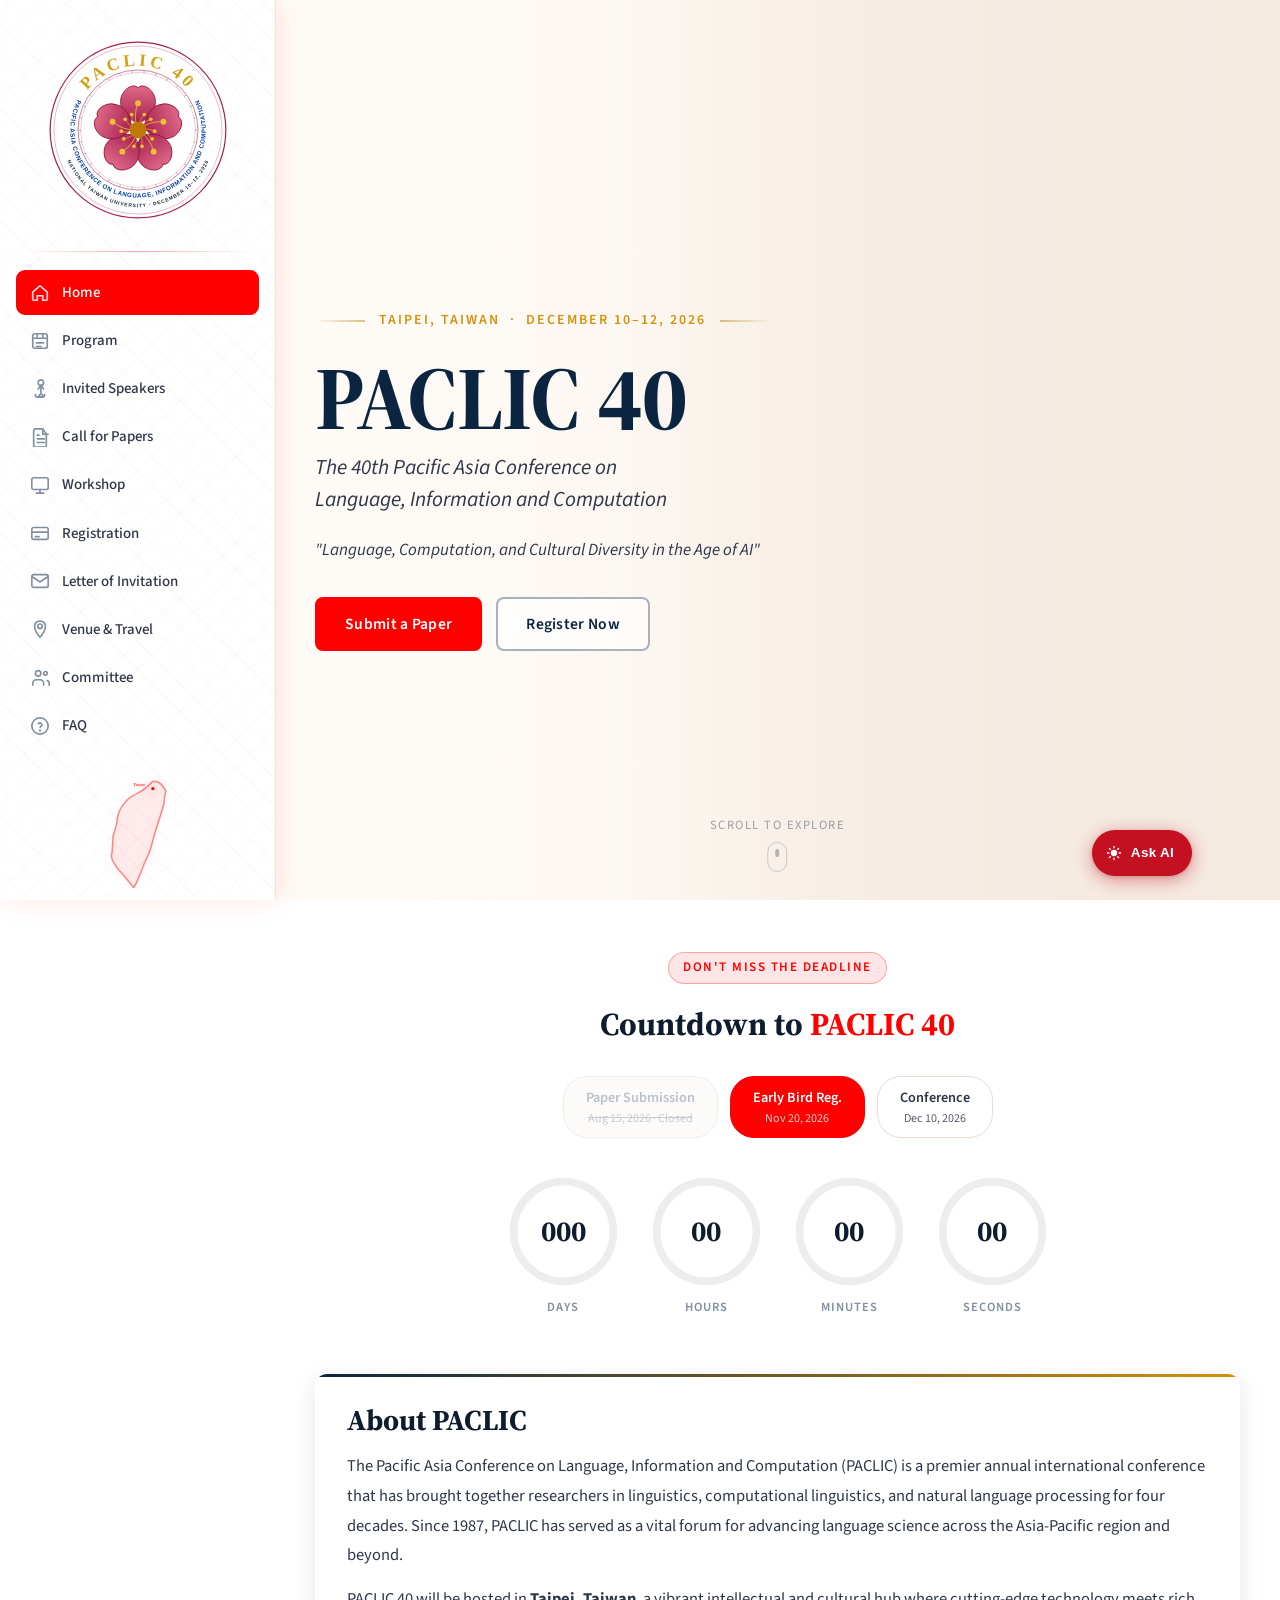
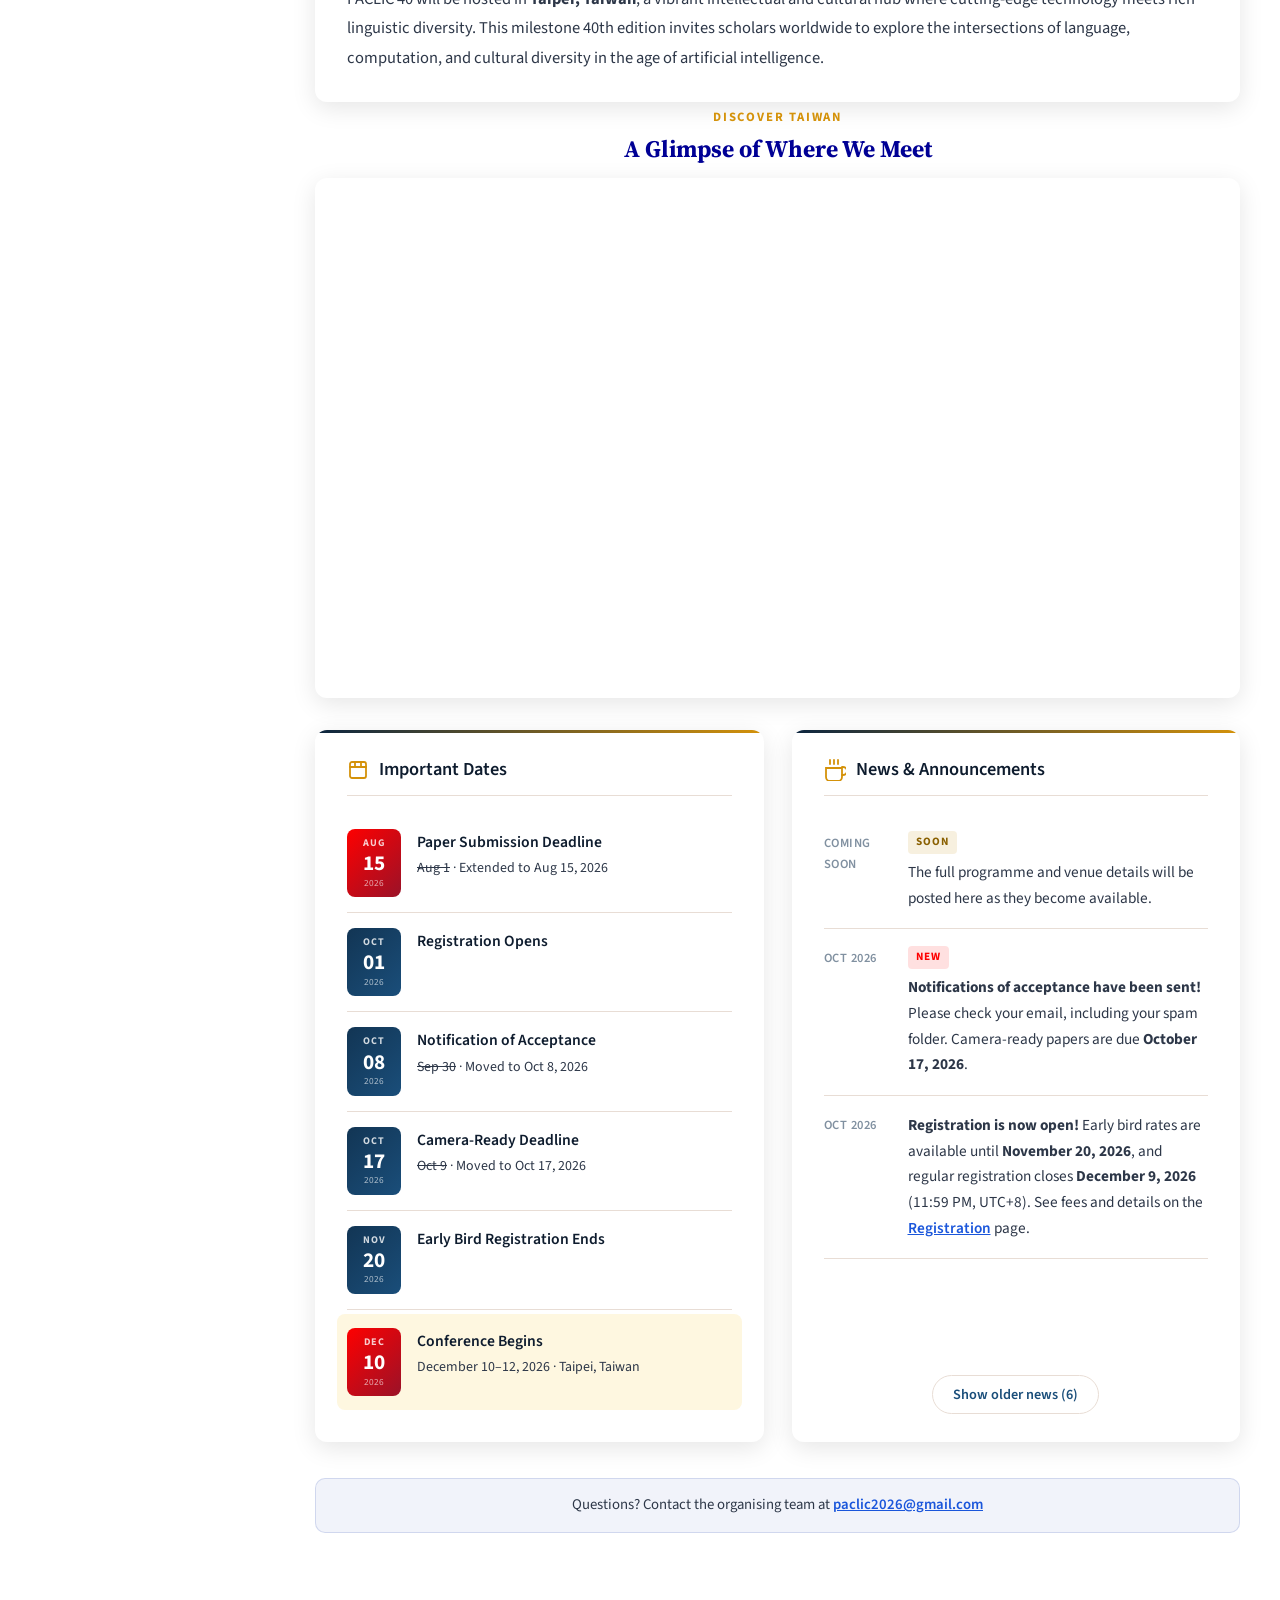
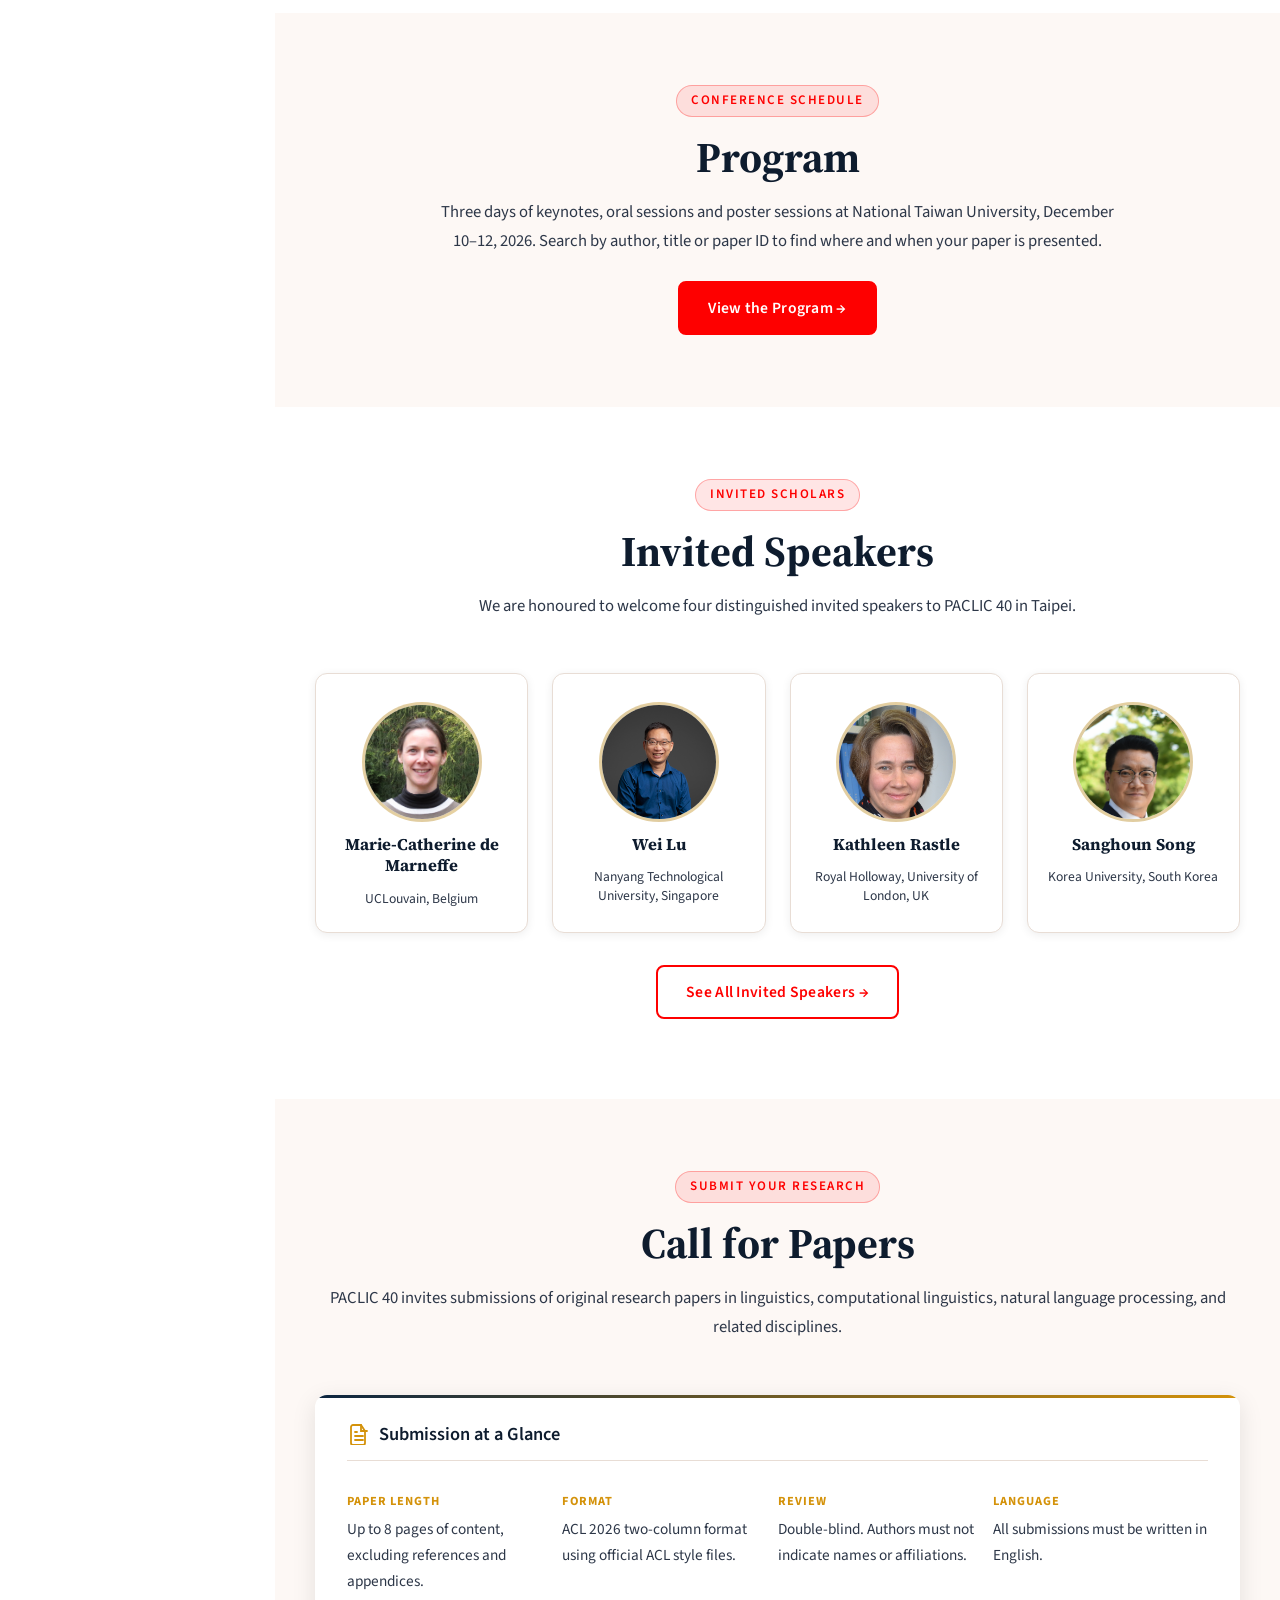
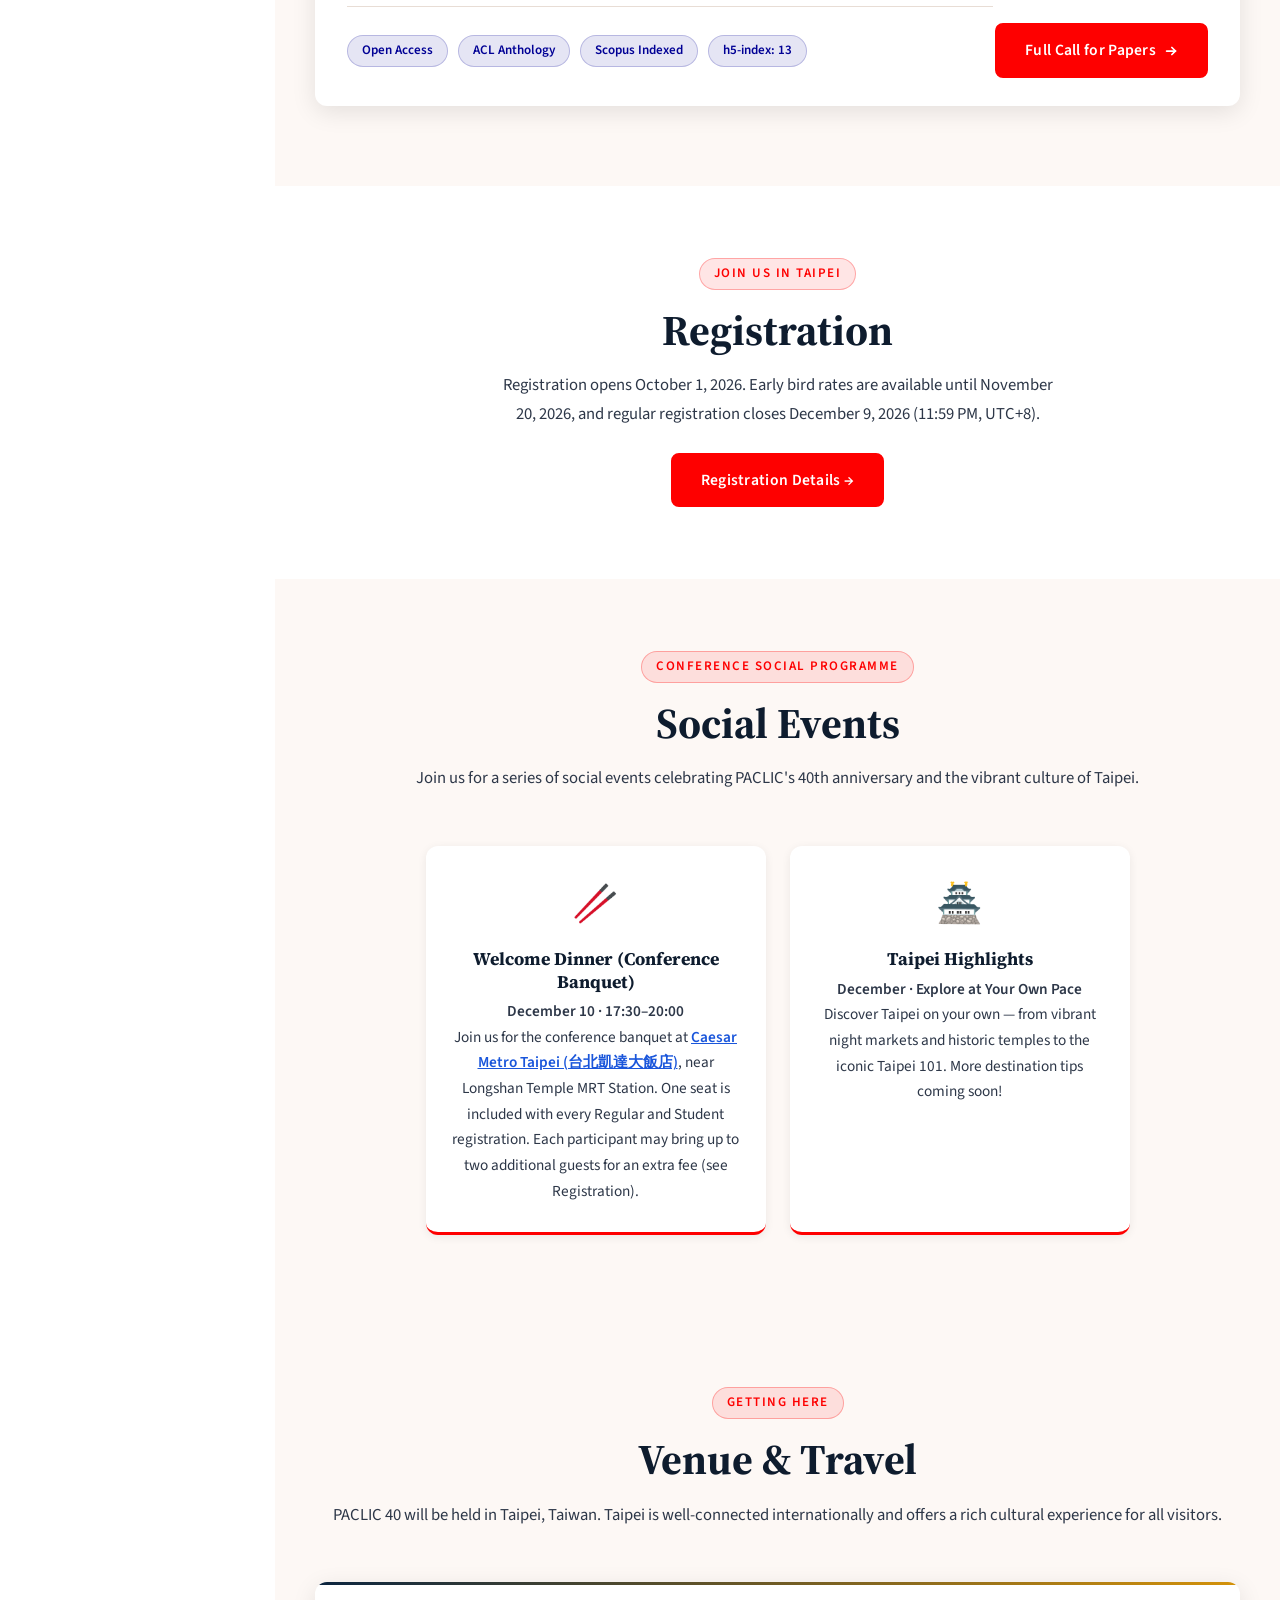
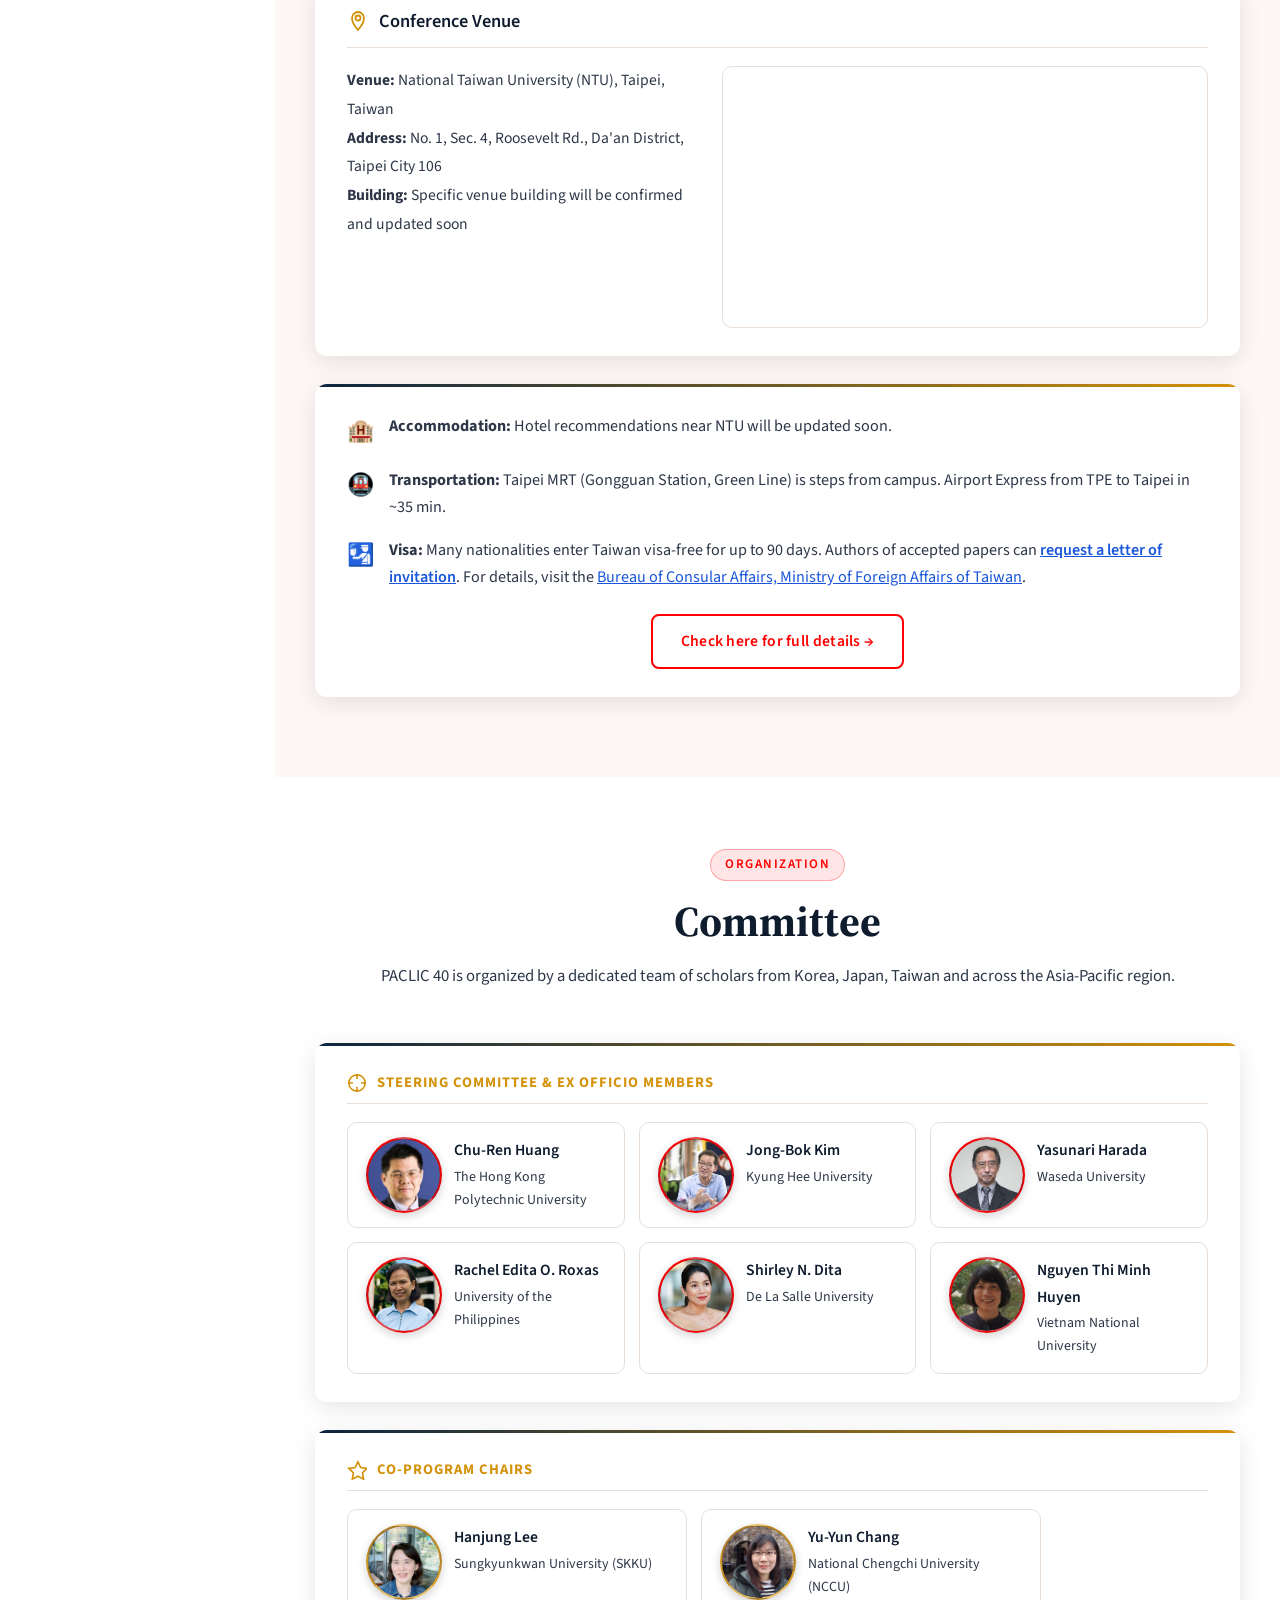
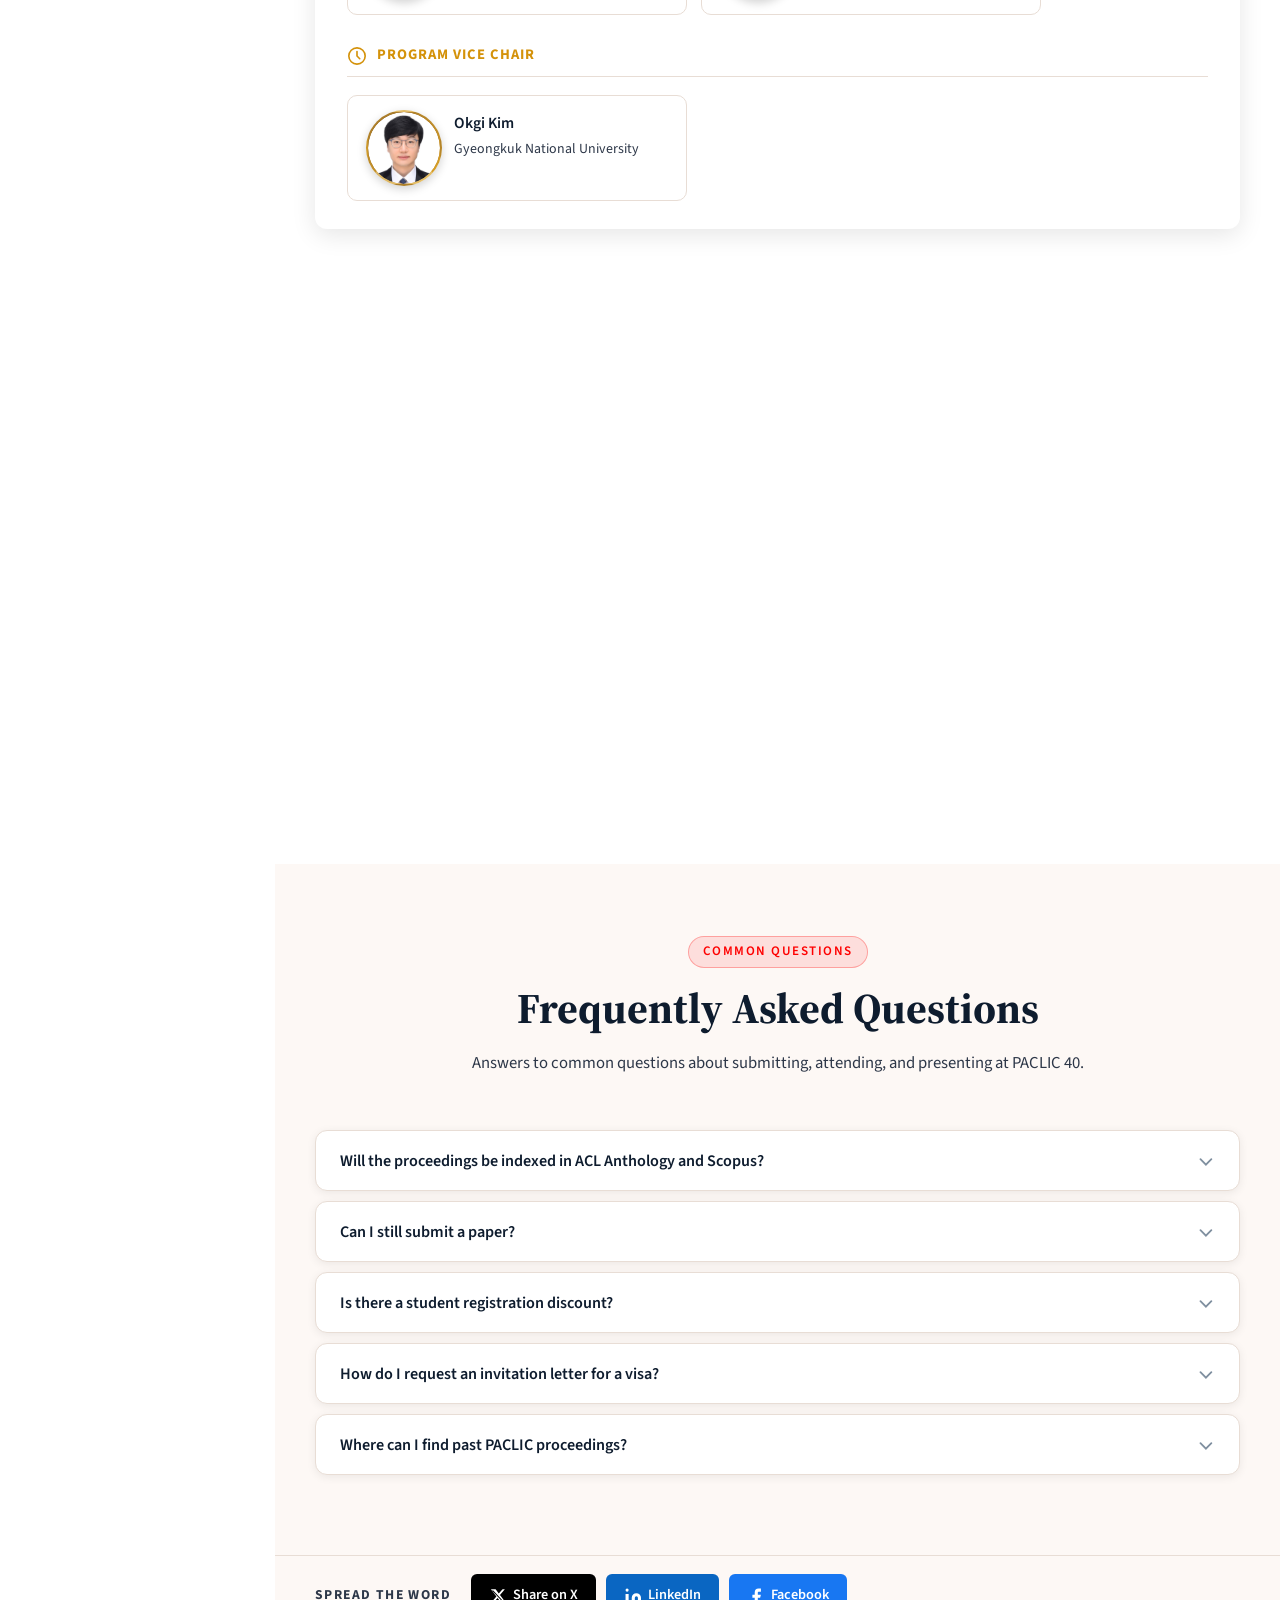
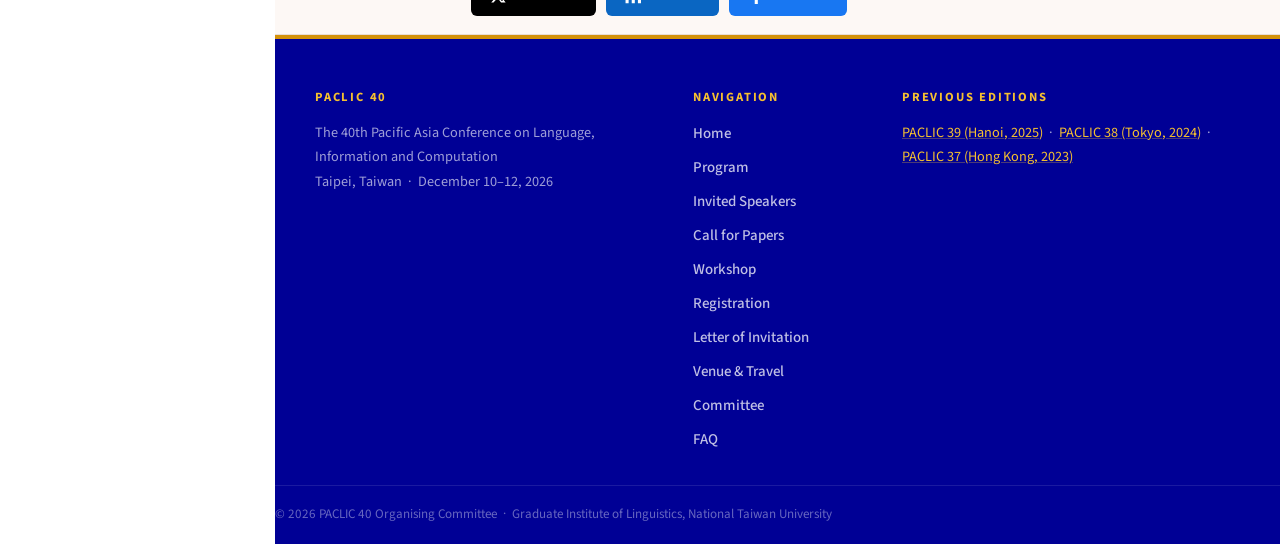
==== index.html @ 49b266a9 "Add files via upload" ====
<!DOCTYPE html>
<html lang="en">
<head>
  <meta charset="UTF-8"/>
  <meta name="viewport" content="width=device-width, initial-scale=1.0"/>
  <title>PACLIC 40 | Taipei, Taiwan | December 10–12, 2026</title>
  <meta name="description" content="The 40th Pacific Asia Conference on Language, Information and Computation. Taipei, Taiwan, December 10–12, 2026."/>
  <meta property="og:type"        content="website"/>
  <meta property="og:url"         content="https://paclic2026.github.io/"/>
  <meta property="og:title"       content="PACLIC 40 | Taipei, Taiwan | December 10–12, 2026"/>
  <meta property="og:description" content="The 40th Pacific Asia Conference on Language, Information and Computation. Taipei, Taiwan, December 10–12, 2026."/>
  <meta property="og:image"       content="https://paclic2026.github.io/images/taipei-hero.jpg"/>
  <meta name="twitter:card"        content="summary_large_image"/>
  <meta name="twitter:title"       content="PACLIC 40 | Taipei, Taiwan | December 10–12, 2026"/>
  <meta name="twitter:description" content="The 40th Pacific Asia Conference on Language, Information and Computation. Taipei, Taiwan, December 10–12, 2026."/>
  <meta name="twitter:image"       content="https://paclic2026.github.io/images/taipei-hero.jpg"/>
  <link rel="preconnect" href="https://fonts.googleapis.com"/>
  <link rel="preconnect" href="https://fonts.gstatic.com" crossorigin/>
  <link href="https://fonts.googleapis.com/css2?family=Source+Serif+4:ital,opsz,wght@0,8..60,400;0,8..60,600;0,8..60,700;1,8..60,400&family=Source+Sans+3:wght@300;400;500;600;700&display=swap" rel="stylesheet"/>
  <link rel="stylesheet" href="css/style.css"/>
</head>
<body>

  <button class="mobile-toggle" id="mobileToggle" aria-label="Toggle navigation">
    <span></span><span></span><span></span>
  </button>
  <div class="sidebar-overlay" id="sidebarOverlay"></div>

  <!-- ══════════════════════════════════════ SIDEBAR ══════════ -->
  <aside class="sidebar" id="sidebar">
    <div class="sidebar-inner">

      <!-- Brand -->
      <div class="sidebar-brand">
        <div class="brand-emblem">
          <img src="images/logo-seal.svg" class="plum-svg" alt="PACLIC 40 Seal"/>
        </div>
        <div class="brand-info">
          <div class="brand-name">PACLIC 40</div>
          <div class="brand-full">Pacific Asia Conference on<br/>Language, Information &amp;<br/>Computation</div>
        </div>
      </div>

      <!-- Thin rule -->
      <div class="sidebar-rule"></div>

      <!-- Nav -->
      <nav class="sidebar-nav" id="sidebarNav">

        <a href="#home" class="nav-link active" data-target="home">
          <span class="nav-icon"><svg viewBox="0 0 22 22" fill="none" stroke="currentColor" stroke-width="1.8" stroke-linecap="round"><path d="M3 10L11 3l8 7v8a1 1 0 01-1 1H14v-5H8v5H4a1 1 0 01-1-1z"/></svg></span>
          <span class="nav-text">Home</span>
          <span class="nav-indicator"></span>
        </a>

        <a href="program.html" class="nav-link">
          <span class="nav-icon"><svg viewBox="0 0 22 22" fill="none" stroke="currentColor" stroke-width="1.8" stroke-linecap="round"><rect x="3" y="3" width="16" height="16" rx="2"/><line x1="3" y1="8" x2="19" y2="8"/><line x1="8" y1="3" x2="8" y2="8"/><line x1="14" y1="3" x2="14" y2="8"/><line x1="7" y1="13" x2="15" y2="13"/><line x1="7" y1="17" x2="12" y2="17"/></svg></span>
          <span class="nav-text">Program</span>
          <span class="nav-indicator"></span>
        </a>

        <a href="speakers.html" class="nav-link">
          <span class="nav-icon"><svg viewBox="0 0 22 22" fill="none" stroke="currentColor" stroke-width="1.8" stroke-linecap="round"><path d="M12 1a3 3 0 000 6M12 1a3 3 0 010 6"/><path d="M16 17v1a2 2 0 01-2 2H8a2 2 0 01-2-2v-1"/><path d="M12 7v10M9 11l3-4 3 4"/><rect x="10" y="17" width="4" height="3" rx="1"/></svg></span>
          <span class="nav-text">Invited Speakers</span>
        </a>

        <a href="cfp.html" class="nav-link" data-target="cfp">
          <span class="nav-icon"><svg viewBox="0 0 22 22" fill="none" stroke="currentColor" stroke-width="1.8" stroke-linecap="round"><path d="M14 2H6a2 2 0 00-2 2v16a2 2 0 002 2h10a2 2 0 002-2V8z"/><polyline points="14 2 14 8 20 8"/><line x1="16" y1="13" x2="8" y2="13"/><line x1="16" y1="17" x2="8" y2="17"/><line x1="10" y1="9" x2="8" y2="9"/></svg></span>
          <span class="nav-text">Call for Papers</span>
          <span class="nav-indicator"></span>
        </a>

        <a href="workshop.html" class="nav-link">
          <span class="nav-icon"><svg viewBox="0 0 22 22" fill="none" stroke="currentColor" stroke-width="1.8" stroke-linecap="round"><rect x="2" y="3" width="18" height="13" rx="2"/><line x1="7" y1="20" x2="15" y2="20"/><line x1="11" y1="16" x2="11" y2="20"/></svg></span>
          <span class="nav-text">Workshop</span>
        </a>

        <a href="registration.html" class="nav-link">
          <span class="nav-icon"><svg viewBox="0 0 22 22" fill="none" stroke="currentColor" stroke-width="1.8" stroke-linecap="round"><rect x="2" y="5" width="18" height="13" rx="2"/><line x1="2" y1="10" x2="20" y2="10"/><line x1="6" y1="15" x2="10" y2="15"/></svg></span>
          <span class="nav-text">Registration</span>
          <span class="nav-indicator"></span>
        </a>
        <a href="invitation.html" class="nav-link">
          <span class="nav-icon"><svg viewBox="0 0 22 22" fill="none" stroke="currentColor" stroke-width="1.8" stroke-linecap="round"><path d="M4 4h14c1.1 0 2 .9 2 2v10c0 1.1-.9 2-2 2H4c-1.1 0-2-.9-2-2V6c0-1.1.9-2 2-2z"/><polyline points="20 6 11 12 2 6"/></svg></span>
          <span class="nav-text">Letter of Invitation</span>
        </a>

        <a href="venue.html" class="nav-link" data-target="venue">
          <span class="nav-icon"><svg viewBox="0 0 22 22" fill="none" stroke="currentColor" stroke-width="1.8" stroke-linecap="round"><path d="M11 2C7.7 2 5 4.7 5 8c0 5.25 6 12 6 12s6-6.75 6-12c0-3.3-2.7-6-6-6z"/><circle cx="11" cy="8" r="2.5"/></svg></span>
          <span class="nav-text">Venue &amp; Travel</span>
          <span class="nav-indicator"></span>
        </a>

        <a href="#committee" class="nav-link" data-target="committee">
          <span class="nav-icon"><svg viewBox="0 0 22 22" fill="none" stroke="currentColor" stroke-width="1.8" stroke-linecap="round"><circle cx="9" cy="7" r="3"/><path d="M3 20v-2a4 4 0 014-4h4a4 4 0 014 4v2"/><circle cx="17" cy="7" r="2"/><path d="M21 20v-1.5A3 3 0 0019 15"/></svg></span>
          <span class="nav-text">Committee</span>
          <span class="nav-indicator"></span>
        </a>

        <a href="#faq" class="nav-link" data-target="faq">
          <span class="nav-icon"><svg viewBox="0 0 22 22" fill="none" stroke="currentColor" stroke-width="1.8" stroke-linecap="round"><circle cx="11" cy="11" r="9"/><path d="M9.1 8.5a2.2 2.2 0 014 1.1c0 1.5-2 2-2 3"/><circle cx="11" cy="16" r=".5" fill="currentColor"/></svg></span>
          <span class="nav-text">FAQ</span>
          <span class="nav-indicator"></span>
        </a>


      </nav>

      <!-- Footer -->
      <div class="sidebar-footer">
        <!-- Taiwan island map decoration -->
        <div class="taiwan-map-wrap">
          <svg class="taiwan-map" viewBox="0 0 100 174" xmlns="http://www.w3.org/2000/svg">
            <path d="M 73,3 C 82,0 90,8 95,18 C 93,25 92,30 92,38 C 88,52 85,62 82,70 C 78,82 74,97 70,112 C 66,122 63,129 60,135 C 55,148 50,163 43,174 C 34,162 23,150 15,140 C 8,130 6,122 8,118 C 9,110 9,100 10,90 C 13,78 16,72 16,68 C 16,62 18,55 21,48 C 26,38 34,28 48,22 C 58,17 66,10 73,3 Z"
              fill="rgba(254,0,0,0.07)" stroke="rgba(254,0,0,0.45)" stroke-width="2.5" stroke-linejoin="round" stroke-linecap="round"/>
            <!-- Taipei marker -->
            <circle cx="74" cy="14" r="3.5" fill="#FE0000" stroke="white" stroke-width="1.5"/>
            <text x="62" y="10" font-size="7" fill="rgba(254,0,0,0.75)" font-family="sans-serif" font-weight="600" text-anchor="end">Taipei</text>
          </svg>
        </div>
        <div class="footer-pin">
          <svg viewBox="0 0 16 16" fill="currentColor" width="13" height="13"><circle cx="8" cy="6.5" r="3" fill="rgba(196,30,58,0.9)"/><path d="M8 1a5.5 5.5 0 00-5.5 5.5C2.5 10.5 8 15 8 15s5.5-4.5 5.5-7.5A5.5 5.5 0 008 1z" fill="none" stroke="rgba(196,30,58,0.9)" stroke-width="1.5"/></svg>
          <span>Taipei, Taiwan</span>
        </div>
        <div class="footer-dates">December 10–12, 2026</div>
<div class="footer-edition">40<sup>th</sup> Edition · Since 1987</div>
        <div class="footer-email">
          <a href="mailto:paclic2026@gmail.com">paclic2026@gmail.com</a>
        </div>
        <!-- NTU host logo -->
        <div class="ntu-host-wrap">
          <img class="ntu-logo-img" src="https://www.ntu.edu.tw/images/icon-logo-header.svg" alt="NTU logo" onerror="this.style.display='none'"/>
          <div class="ntu-host-text"><strong>Hosted by</strong>National Taiwan University (NTU)</div>
        </div>
      </div>

    </div>
  </aside>

  <!-- ══════════════════════════════════════ MAIN ═════════════ -->
  <main id="main">

    <!-- ══════════════════ HOME ══════════════════════════════════ -->
    <section id="home" class="section">

      <!-- HERO -->
      <div class="hero" id="hero">
        <div class="hero-bg">
          <div class="hero-slides">
            <div class="hero-slide" style="background-image:url('images/taipei-hero.jpg')"></div>
            <div class="hero-slide" style="background-image:url('images/hero/yu-chen-lin-I1fH1nAt5GY-unsplash.jpg')"></div>
            <div class="hero-slide" style="background-image:url('images/hero/pexels-yuan-hang-chen-2467676-4095421.jpg')"></div>
            <div class="hero-slide" style="background-image:url('images/hero/vernon-raineil-cenzon-6rEPAbrXNaY-unsplash.jpg')"></div>
            <div class="hero-slide" style="background-image:url('images/hero/ricky-lk-Cj72lAv4nMw-unsplash.jpg')"></div>
            <div class="hero-slide" style="background-image:url('images/hero/pexels-jimmy-liao-3615017-11538567.jpg')"></div>
          </div>
          <div class="hero-overlay"></div>
          <div class="stars-layer" id="starsLayer"></div>
        </div>

        <div class="hero-content container">
          <div class="hero-eyebrow">
            <div class="eyebrow-line"></div>
            <span>Taipei, Taiwan &nbsp;·&nbsp; December 10–12, 2026</span>
            <div class="eyebrow-line"></div>
          </div>
          <h1 class="hero-headline">
            <span class="headline-main">PACLIC 40</span>
            <span class="headline-sub">The 40th Pacific Asia Conference on<br/>Language, Information and Computation</span>
          </h1>
          <p class="hero-theme"><em>"Language, Computation, and Cultural Diversity in the Age of AI"</em></p>
          <div class="hero-cta">
            <a href="cfp.html" class="btn btn-primary">Submit a Paper</a>
            <a href="registration.html" class="btn btn-ghost">Register Now</a>
          </div>
        </div>

        <div class="hero-scroll-hint">
          <span>Scroll to explore</span>
          <div class="scroll-arrow"></div>
        </div>
      </div><!-- /hero -->

      <!-- HOME BODY -->
      <div class="section-body container">

        <!-- Countdown -->
        <div class="block reveal">
          <div class="block-header centered">
            <div class="block-tag">Don't Miss the Deadline</div>
            <h2 class="block-title">Countdown to <span class="accent">PACLIC 40</span></h2>
          </div>
          <div class="cd-tabs">
            <button class="cd-tab" data-cd="submission" disabled aria-disabled="true">Paper Submission <small>Aug 15, 2026 · Closed</small></button>
            <button class="cd-tab active" data-cd="earlybird">Early Bird Reg. <small>Nov 20, 2026</small></button>
            <button class="cd-tab" data-cd="conference">Conference <small>Dec 10, 2026</small></button>
          </div>
          <div class="countdown-wrap">
            <div class="cd-unit">
              <div class="cd-ring">
                <svg viewBox="0 0 120 120" xmlns="http://www.w3.org/2000/svg">
                  <circle class="ring-track" cx="60" cy="60" r="52"/>
                  <circle class="ring-fill ring-days" cx="60" cy="60" r="52" id="ringDays"/>
                </svg>
                <span class="cd-num" id="cdDays">---</span>
              </div>
              <span class="cd-label">Days</span>
            </div>
            <div class="cd-unit">
              <div class="cd-ring">
                <svg viewBox="0 0 120 120" xmlns="http://www.w3.org/2000/svg">
                  <circle class="ring-track" cx="60" cy="60" r="52"/>
                  <circle class="ring-fill ring-hours" cx="60" cy="60" r="52" id="ringHours"/>
                </svg>
                <span class="cd-num" id="cdHours">--</span>
              </div>
              <span class="cd-label">Hours</span>
            </div>
            <div class="cd-unit">
              <div class="cd-ring">
                <svg viewBox="0 0 120 120" xmlns="http://www.w3.org/2000/svg">
                  <circle class="ring-track" cx="60" cy="60" r="52"/>
                  <circle class="ring-fill ring-mins" cx="60" cy="60" r="52" id="ringMins"/>
                </svg>
                <span class="cd-num" id="cdMins">--</span>
              </div>
              <span class="cd-label">Minutes</span>
            </div>
            <div class="cd-unit">
              <div class="cd-ring">
                <svg viewBox="0 0 120 120" xmlns="http://www.w3.org/2000/svg">
                  <circle class="ring-track" cx="60" cy="60" r="52"/>
                  <circle class="ring-fill ring-secs" cx="60" cy="60" r="52" id="ringSecs"/>
                </svg>
                <span class="cd-num" id="cdSecs">--</span>
              </div>
              <span class="cd-label">Seconds</span>
            </div>
          </div>
        </div>

        <!-- About — immediately after countdown -->
        <div class="about-block card reveal">
          <div class="about-text">
            <h2>About PACLIC</h2>
            <p>The Pacific Asia Conference on Language, Information and Computation (PACLIC) is a premier annual international conference that has brought together researchers in linguistics, computational linguistics, and natural language processing for four decades. Since 1987, PACLIC has served as a vital forum for advancing language science across the Asia-Pacific region and beyond.</p>
            <p>PACLIC 40 will be hosted in <strong>Taipei, Taiwan</strong>, a vibrant intellectual and cultural hub where cutting-edge technology meets rich linguistic diversity. This milestone 40th edition invites scholars worldwide to explore the intersections of language, computation, and cultural diversity in the age of artificial intelligence.</p>
          </div>
        </div>

        <!-- Taiwan video -->
        <div class="reveal" style="margin-bottom:32px;">
          <div style="text-align:center;margin-bottom:14px;">
            <span style="font-size:.75rem;font-weight:700;letter-spacing:1.8px;text-transform:uppercase;color:var(--tw-gold);">Discover Taiwan</span>
            <h3 style="font-size:1.4rem;color:var(--navy-deep);margin-top:4px;">A Glimpse of Where We Meet</h3>
          </div>
          <div style="position:relative;padding-bottom:56.25%;height:0;overflow:hidden;border-radius:var(--radius);box-shadow:var(--shadow);">
            <iframe src="https://www.youtube.com/embed/h88xarAC1WU?origin=https://paclic2026.github.io" title="Taipei highlights" frameborder="0" allow="accelerometer; autoplay; clipboard-write; encrypted-media; gyroscope; picture-in-picture" allowfullscreen style="position:absolute;top:0;left:0;width:100%;height:100%;"></iframe>
          </div>
        </div>

        <!-- Dates + News -->
        <div class="two-col reveal">
          <div class="card">
            <div class="card-head">
              <svg viewBox="0 0 22 22" fill="none" stroke="currentColor" stroke-width="1.8" stroke-linecap="round" width="22" height="22"><rect x="3" y="3" width="16" height="16" rx="2"/><line x1="3" y1="8" x2="19" y2="8"/><line x1="8" y1="3" x2="8" y2="8"/><line x1="14" y1="3" x2="14" y2="8"/></svg>
              <h3>Important Dates</h3>
            </div>
            <ul class="dates-list">
              <li class="date-item"><div class="date-badge badge-conf"><span class="db-mon">AUG</span><span class="db-day">15</span><span class="db-yr">2026</span></div><div class="date-info"><strong>Paper Submission Deadline</strong><span><s>Aug 1</s> · Extended to Aug 15, 2026</span></div></li>
              <li class="date-item"><div class="date-badge"><span class="db-mon">OCT</span><span class="db-day">01</span><span class="db-yr">2026</span></div><div class="date-info"><strong>Registration Opens</strong></div></li>
              <li class="date-item"><div class="date-badge"><span class="db-mon">OCT</span><span class="db-day">08</span><span class="db-yr">2026</span></div><div class="date-info"><strong>Notification of Acceptance</strong><span><s>Sep 30</s> · Moved to Oct 8, 2026</span></div></li>
              <li class="date-item"><div class="date-badge"><span class="db-mon">OCT</span><span class="db-day">17</span><span class="db-yr">2026</span></div><div class="date-info"><strong>Camera-Ready Deadline</strong><span><s>Oct 9</s> · Moved to Oct 17, 2026</span></div></li>
              <li class="date-item"><div class="date-badge"><span class="db-mon">NOV</span><span class="db-day">20</span><span class="db-yr">2026</span></div><div class="date-info"><strong>Early Bird Registration Ends</strong></div></li>
              <li class="date-item highlight-date"><div class="date-badge badge-conf"><span class="db-mon">DEC</span><span class="db-day">10</span><span class="db-yr">2026</span></div><div class="date-info"><strong>Conference Begins</strong><span>December 10–12, 2026 · Taipei, Taiwan</span></div></li>
            </ul>
          </div>

          <div class="card news-card">
            <div class="card-head">
              <svg viewBox="0 0 22 22" fill="none" stroke="currentColor" stroke-width="1.8" stroke-linecap="round" width="22" height="22"><path d="M18 8h1a4 4 0 010 8h-1"/><path d="M2 9h16v9a4 4 0 01-4 4H6a4 4 0 01-4-4V9z"/><line x1="6" y1="1" x2="6" y2="5"/><line x1="10" y1="1" x2="10" y2="5"/><line x1="14" y1="1" x2="14" y2="5"/></svg>
              <h3>News &amp; Announcements</h3>
            </div>
            <!-- Newest first. The first 3 items are shown; older ones appear via "Show older news". -->
            <ul class="news-list" id="newsList">
              <li class="news-item"><span class="news-date">Coming Soon</span><div class="news-body"><span class="badge upcoming">SOON</span><p>The full programme and venue details will be posted here as they become available.</p></div></li>
              <li class="news-item"><span class="news-date">Oct 2026</span><div class="news-body"><span class="badge new">NEW</span><p><strong>Notifications of acceptance have been sent!</strong> Please check your email, including your spam folder. Camera-ready papers are due <strong>October 17, 2026</strong>.</p></div></li>
              <li class="news-item"><span class="news-date">Oct 2026</span><div class="news-body"><p><strong>Registration is now open!</strong> Early bird rates are available until <strong>November 20, 2026</strong>, and regular registration closes <strong>December 9, 2026</strong> (11:59 PM, UTC+8). See fees and details on the <a href="registration.html" style="color:var(--link);text-decoration:underline;font-weight:600;">Registration</a> page.</p></div></li>
              <li class="news-item"><span class="news-date">Sep 2026</span><div class="news-body"><p><strong>Updated dates:</strong> Due to the high number of submissions, the notification of acceptance has been moved to <strong>October 8, 2026</strong> and the camera-ready deadline to <strong>October 17, 2026</strong>. This will ensure every paper receives a careful and thorough evaluation. We appreciate your patience.</p></div></li>
              <li class="news-item"><span class="news-date">Jul 2026</span><div class="news-body"><p><strong>Deadline extended!</strong> The <strong>PACLIC 40 full paper</strong> submission deadline has been extended from <s>August 1</s> to <strong>August 15, 2026</strong> (11:59 PM UTC −12h).</p></div></li>
              <li class="news-item"><span class="news-date">Jun 2026</span><div class="news-body"><p>The co-located <a href="workshop.html" style="color:var(--link);text-decoration:underline;font-weight:600;">JWLLP 36 Workshop</a> is now calling for papers! Submit extended abstracts by <strong>August 30, 2026</strong> on the theme “Bridging Minds and Machines: Linguistics, Cognition and Large Language Models.”</p></div></li>
              <li class="news-item"><span class="news-date">Mar 2026</span><div class="news-body"><p>Our <a href="speakers.html" style="color:var(--link);text-decoration:underline;font-weight:600;">Invited Speakers</a> are now announced! We are honoured to welcome four distinguished scholars to PACLIC 40 in Taipei.</p></div></li>
              <li class="news-item"><span class="news-date">Mar 2026</span><div class="news-body"><p>The official <a href="cfp.html" style="color:var(--link);text-decoration:underline;font-weight:600;">Call for Papers</a> is now live! See full submission guidelines and topics of interest.</p></div></li>
              <li class="news-item"><span class="news-date">Feb 2026</span><div class="news-body"><p>The PACLIC 40 website is now live! We are delighted to welcome the linguistics and computational linguistics communities to Taipei for the milestone 40th edition.</p></div></li>
            </ul>
            <button type="button" class="news-more" id="newsMore" aria-expanded="false" hidden>Show older news</button>
          </div>
        </div>

        <!-- Contact banner -->
        <div class="contact-banner">
          Questions? Contact the organising team at <a href="mailto:paclic2026@gmail.com">paclic2026@gmail.com</a>
        </div>

      </div><!-- /section-body -->
    </section>

    <!-- ══════════════════ PROGRAM ════════════════════════════════ -->
    <section id="program" class="section section-alt">
      <div class="section-intro container" style="padding-bottom:72px;">
        <div class="block-tag">Conference Schedule</div>
        <h2 class="section-title">Program</h2>
        <p class="section-desc" style="text-wrap:balance;max-width:820px;margin-left:auto;margin-right:auto;">Three days of keynotes, oral sessions and poster sessions at National Taiwan University, December 10–12, 2026. Search by author, title or paper ID to find where and when your paper is presented.</p>
        <div style="margin-top:24px;">
          <a href="program.html" class="btn btn-primary">View the Program →</a>
        </div>
      </div>
    </section>

    <!-- ══════════════════ INVITED SPEAKERS ═══════════════════════ -->
    <section id="speakers" class="section">
      <div class="section-intro container">
        <div class="block-tag">Invited Scholars</div>
        <h2 class="section-title">Invited Speakers</h2>
        <p class="section-desc">We are honoured to welcome four distinguished invited speakers to PACLIC 40 in Taipei.</p>
      </div>

      <div class="section-body container">
        <div class="speakers-teaser reveal">
          <div class="spk-thumb">
            <div class="spk-photo"><img src="images/Invited speakers/Marie-Catherine de Marneffe.jpg" alt="Professor Marie-Catherine de Marneffe"/></div>
            <div class="spk-name">Marie-Catherine de Marneffe</div>
            <div class="spk-inst">UCLouvain, Belgium</div>
          </div>
          <div class="spk-thumb">
            <div class="spk-photo"><img src="images/Invited speakers/Wei Lu.png" alt="Professor Wei Lu"/></div>
            <div class="spk-name">Wei Lu</div>
            <div class="spk-inst">Nanyang Technological University, Singapore</div>
          </div>
          <div class="spk-thumb">
            <div class="spk-photo"><img src="images/Invited speakers/Kathy Rastle.jpg" alt="Professor Kathleen Rastle"/></div>
            <div class="spk-name">Kathleen Rastle</div>
            <div class="spk-inst">Royal Holloway, University of London, UK</div>
          </div>
          <div class="spk-thumb">
            <div class="spk-photo"><img src="images/Invited speakers/Sanghoun Song.JPG" alt="Professor Sanghoun Song"/></div>
            <div class="spk-name">Sanghoun Song</div>
            <div class="spk-inst">Korea University, South Korea</div>
          </div>
        </div>
        <div style="text-align:center;margin-top:32px;">
          <a href="speakers.html" class="btn btn-outline">See All Invited Speakers →</a>
        </div>
      </div>
    </section>

    <!-- ══════════════════ CALL FOR PAPERS ═══════════════════════ -->
    <section id="cfp" class="section section-alt">
      <div class="section-intro container">
        <div class="block-tag">Submit Your Research</div>
        <h2 class="section-title">Call for Papers</h2>
        <p class="section-desc">PACLIC 40 invites submissions of original research papers in linguistics, computational linguistics, natural language processing, and related disciplines.</p>
      </div>

      <div class="section-body container">
        <div class="card reveal">
          <div class="card-head">
            <svg viewBox="0 0 22 22" fill="none" stroke="currentColor" stroke-width="1.8" stroke-linecap="round" width="22" height="22"><path d="M14 2H6a2 2 0 00-2 2v16a2 2 0 002 2h10a2 2 0 002-2V8z"/><polyline points="14 2 14 8 20 8"/><line x1="16" y1="13" x2="8" y2="13"/><line x1="16" y1="17" x2="8" y2="17"/><line x1="10" y1="9" x2="8" y2="9"/></svg>
            <h3>Submission at a Glance</h3>
          </div>
          <div class="glance-grid">
            <div class="guide-item"><span class="guide-label">Paper Length</span><p>Up to 8 pages of content, excluding references and appendices.</p></div>
            <div class="guide-item"><span class="guide-label">Format</span><p>ACL 2026 two-column format using official ACL style files.</p></div>
            <div class="guide-item"><span class="guide-label">Review</span><p>Double-blind. Authors must not indicate names or affiliations.</p></div>
            <div class="guide-item"><span class="guide-label">Language</span><p>All submissions must be written in English.</p></div>
          </div>
          <div style="display:flex;align-items:center;justify-content:space-between;flex-wrap:wrap;gap:14px;margin-top:16px;">
            <div class="pub-tags" style="margin:0;">
              <span class="pub-tag">Open Access</span>
              <span class="pub-tag">ACL Anthology</span>
              <span class="pub-tag">Scopus Indexed</span>
              <span class="pub-tag">h5-index: 13</span>
            </div>
            <a href="cfp.html" class="btn btn-primary" style="display:inline-flex;align-items:center;gap:8px;">
              Full Call for Papers
              <svg viewBox="0 0 16 16" fill="none" stroke="currentColor" stroke-width="2" stroke-linecap="round" width="14" height="14"><line x1="3" y1="8" x2="13" y2="8"/><polyline points="9 4 13 8 9 12"/></svg>
            </a>
          </div>
        </div>
      </div>
    </section>

    <!-- ══════════════════ REGISTRATION ══════════════════════════ -->
    <section id="registration" class="section">
      <div class="section-intro container" style="padding-bottom:72px;">
        <div class="block-tag">Join Us in Taipei</div>
        <h2 class="section-title">Registration</h2>
        <p class="section-desc" style="text-wrap:balance;max-width:820px;margin-left:auto;margin-right:auto;">Registration opens October 1, 2026. Early bird rates are available until November 20, 2026, and regular registration closes December 9, 2026 (11:59 PM, UTC+8).</p>
        <div style="margin-top:24px;">
          <a href="registration.html" class="btn btn-primary">Registration Details →</a>
        </div>
      </div>
    </section>

    <!-- ══════════════════ SOCIAL EVENTS ════════════════════════ -->
    <section id="social" class="section section-alt">
      <div class="section-intro container">
        <div class="block-tag">Conference Social Programme</div>
        <h2 class="section-title">Social Events</h2>
        <p class="section-desc">Join us for a series of social events celebrating PACLIC's 40th anniversary and the vibrant culture of Taipei.</p>
      </div>
      <div class="section-body container">
        <div class="block reveal">
          <div class="events-grid">
            <div class="event-card"><div class="event-icon">🥢</div><h3>Welcome Dinner (Conference Banquet)</h3><p class="event-date">December 10 · 17:30–20:00</p><p>Join us for the conference banquet at <a href="https://www.google.com/maps/place/Caesar+Metro+Hotel+Taipei/@25.0332541,121.4998939,17z/data=!3m1!4b1!4m9!3m8!1s0x3442a9ae539e7d53:0x766f0f78749089a8!5m2!4m1!1i2!8m2!3d25.0332541!4d121.4998939!16s%2Fg%2F11dyzchj1p!18m1!1e1" target="_blank" rel="noopener" style="color:var(--link);text-decoration:underline;font-weight:600;">Caesar Metro Taipei (台北凱達大飯店)</a>, near Longshan Temple MRT Station. One seat is included with every Regular and Student registration. Each participant may bring up to two additional guests for an extra fee (see <a href="registration.html">Registration</a>).</p></div>
            <div class="event-card"><div class="event-icon">🏯</div><h3>Taipei Highlights</h3><p class="event-date">December · Explore at Your Own Pace</p><p>Discover Taipei on your own — from vibrant night markets and historic temples to the iconic Taipei 101. More destination tips coming soon!</p></div>
          </div>
        </div>
      </div>
    </section>

    <!-- ══════════════════ VENUE & TRAVEL ════════════════════════ -->
    <section id="venue" class="section section-alt">
      <div class="section-intro container">
        <div class="block-tag">Getting Here</div>
        <h2 class="section-title">Venue &amp; Travel</h2>
        <p class="section-desc">PACLIC 40 will be held in Taipei, Taiwan. Taipei is well-connected internationally and offers a rich cultural experience for all visitors.</p>
      </div>

      <div class="section-body container">
        <div class="card venue-card reveal">
          <div class="card-head">
            <svg viewBox="0 0 22 22" fill="none" stroke="currentColor" stroke-width="1.8" stroke-linecap="round" width="22" height="22"><path d="M11 2C7.7 2 5 4.7 5 8c0 5.25 6 12 6 12s6-6.75 6-12c0-3.3-2.7-6-6-6z"/><circle cx="11" cy="8" r="2.5"/></svg>
            <h3>Conference Venue</h3>
          </div>
          <div class="venue-info">
            <div class="venue-detail">
              <strong>Venue:</strong> National Taiwan University (NTU), Taipei, Taiwan<br/>
              <strong>Address:</strong> No. 1, Sec. 4, Roosevelt Rd., Da'an District, Taipei City 106<br/>
              <strong>Building:</strong> Specific venue building will be confirmed and updated soon
            </div>
            <div class="map-placeholder" style="position:relative;">
              <iframe
                src="https://www.google.com/maps/embed?pb=!1m18!1m12!1m3!1d3615.375847979177!2d121.53823731538843!3d25.017408383982077!2m3!1f0!2f0!3f0!3m2!1i1024!2i768!4f13.1!3m3!1m2!1s0x3442a9681618dbbd%3A0x10069bba0f862e60!2sNational%20Taiwan%20University!5e0!3m2!1sen!2stw!4v1617000000000!5m2!1sen!2stw"
                width="100%" height="260" style="border:0;border-radius:8px;display:block;"
                allowfullscreen="" loading="lazy" referrerpolicy="no-referrer-when-downgrade" title="National Taiwan University on Google Maps">
              </iframe>
              <a href="https://www.google.com.tw/maps/place/National+Taiwan+University/@25.0173405,121.5397518,17z/data=!3m1!4b1!4m6!3m5!1s0x3442a989fe322ea9:0x21750404ee1d7f66!8m2!3d25.0173405!4d121.5397518!16zL20vMDFjc3Fn?entry=ttu&g_ep=EgoyMDI2MDQwOC4wIKXMDSoASAFQAw%3D%3D"
                target="_blank" rel="noopener"
                style="position:absolute;inset:0;border-radius:8px;cursor:pointer;"></a>
            </div>
          </div>
        </div>

        <div class="card reveal" style="padding: 28px 32px;">
          <div style="display:flex; flex-direction:column; gap:16px;">
            <div style="display:flex; gap:14px; align-items:flex-start; font-size:.95rem; color:var(--text-mid);">
              <span style="font-size:1.3rem; flex-shrink:0; margin-top:1px;">🏨</span>
              <div><strong style="color:var(--text-dark);">Accommodation:</strong> Hotel recommendations near NTU will be updated soon.</div>
            </div>
            <div style="display:flex; gap:14px; align-items:flex-start; font-size:.95rem; color:var(--text-mid);">
              <span style="font-size:1.3rem; flex-shrink:0; margin-top:1px;">🚇</span>
              <div><strong style="color:var(--text-dark);">Transportation:</strong> Taipei MRT (Gongguan Station, Green Line) is steps from campus. Airport Express from TPE to Taipei in ~35 min.</div>
            </div>
            <div style="display:flex; gap:14px; align-items:flex-start; font-size:.95rem; color:var(--text-mid);">
              <span style="font-size:1.3rem; flex-shrink:0; margin-top:1px;">🛂</span>
              <div><strong style="color:var(--text-dark);">Visa:</strong> Many nationalities enter Taiwan visa-free for up to 90 days. Authors of accepted papers can <a href="invitation.html" style="color:var(--link);text-decoration:underline;font-weight:600;">request a letter of invitation</a>. For details, visit the <a href="https://www.boca.gov.tw/mp-2.html" target="_blank" rel="noopener" style="color:var(--link);text-decoration:underline;">Bureau of Consular Affairs, Ministry of Foreign Affairs of Taiwan</a>.</div>
            </div>
          </div>
          <div style="text-align:center; margin-top:24px;">
            <a href="venue.html" class="btn btn-outline">Check here for full details &rarr;</a>
          </div>
        </div>
      </div>
    </section>

    <!-- ══════════════════ COMMITTEE ══════════════════════════════ -->
    <section id="committee" class="section">
      <div class="section-intro container">
        <div class="block-tag">Organization</div>
        <h2 class="section-title">Committee</h2>
        <p class="section-desc">PACLIC 40 is organized by a dedicated team of scholars from Korea, Japan, Taiwan and across the Asia-Pacific region.</p>
      </div>

      <!-- NTU host badge -->

      <div class="section-body container">

        <!-- 1. Steering Committee (moved to top) -->
        <div class="committee-block card reveal">
          <div class="committee-group-title">
            <svg viewBox="0 0 22 22" fill="none" stroke="currentColor" stroke-width="1.8" stroke-linecap="round" width="20" height="20"><circle cx="11" cy="11" r="9"/><line x1="11" y1="2" x2="11" y2="6"/><line x1="11" y1="16" x2="11" y2="20"/><line x1="2" y1="11" x2="6" y2="11"/><line x1="16" y1="11" x2="20" y2="11"/></svg>
            Steering Committee &amp; Ex Officio Members
          </div>
          <div class="member-cards">
            <div class="member-card"><div class="member-avatar sc"><span>CH</span><img src="images/committee/Chu-Ren Huang.jpg" alt="Chu-Ren Huang"/></div><div class="member-info"><strong>Chu-Ren Huang</strong><span>The Hong Kong Polytechnic University</span></div></div>
            <div class="member-card"><div class="member-avatar sc"><span>JK</span><img src="images/committee/Jong-Bok Kim.jpg" alt="Jong-Bok Kim"/></div><div class="member-info"><strong>Jong-Bok Kim</strong><span>Kyung Hee University</span></div></div>
            <div class="member-card"><div class="member-avatar sc"><span>YH</span><img src="images/committee/Harada.jpg" alt="Yasunari Harada"/></div><div class="member-info"><strong>Yasunari Harada</strong><span>Waseda University</span></div></div>
            <div class="member-card"><div class="member-avatar sc"><span>RR</span><img src="images/committee/Rachel Edita O. Roxas.webp" alt="Rachel Edita O. Roxas"/></div><div class="member-info"><strong>Rachel Edita O. Roxas</strong><span>University of the Philippines</span></div></div>
            <div class="member-card"><div class="member-avatar sc"><span>SD</span><img src="images/committee/Shirley N. Dita.jpeg" alt="Shirley N. Dita"/></div><div class="member-info"><strong>Shirley N. Dita</strong><span>De La Salle University</span></div></div>
            <div class="member-card"><div class="member-avatar sc"><span>NH</span><img src="images/committee/nguyen_thi_minh_huyen.jpg" alt="Nguyen Thi Minh Huyen"/></div><div class="member-info"><strong>Nguyen Thi Minh Huyen</strong><span>Vietnam National University</span></div></div>
          </div>
        </div>

        <!-- 2. Co-Program Chairs + Vice Chair -->
        <div class="committee-block card reveal">
          <div class="committee-group-title">
            <svg viewBox="0 0 22 22" fill="none" stroke="currentColor" stroke-width="1.8" stroke-linecap="round" width="20" height="20"><polygon points="12 2 15.09 8.26 22 9.27 17 14.14 18.18 21.02 12 17.77 5.82 21.02 7 14.14 2 9.27 8.91 8.26 12 2"/></svg>
            Co-Program Chairs
          </div>
          <div class="member-cards">
            <div class="member-card"><div class="member-avatar chair"><span>HJ</span><img src="images/committee/Hanjung Lee.jpg" alt="Hanjung Lee"/></div><div class="member-info"><strong>Hanjung Lee</strong><span>Sungkyunkwan University (SKKU)</span></div></div>
            <div class="member-card"><div class="member-avatar chair"><span>YY</span><img src="images/committee/Yu-Yun Chang.jpg" alt="Yu-Yun Chang"/></div><div class="member-info"><strong>Yu-Yun Chang</strong><span>National Chengchi University (NCCU)</span></div></div>
          </div>

          <div class="committee-group-title mt-2">
            <svg viewBox="0 0 22 22" fill="none" stroke="currentColor" stroke-width="1.8" stroke-linecap="round" width="20" height="20"><circle cx="11" cy="11" r="9"/><polyline points="11 6 11 11 14 14"/></svg>
            Program Vice Chair
          </div>
          <div class="member-cards">
            <div class="member-card"><div class="member-avatar chair"><span>OK</span><img src="images/committee/Okgi Kim.jpg" alt="Okgi Kim"/></div><div class="member-info"><strong>Okgi Kim</strong><span>Gyeongkuk National University</span></div></div>
          </div>
        </div>

        <!-- 3. Organization Committee -->
        <div class="committee-block card reveal">
          <div class="committee-group-title">
            <svg viewBox="0 0 22 22" fill="none" stroke="currentColor" stroke-width="1.8" stroke-linecap="round" width="20" height="20"><rect x="3" y="3" width="7" height="7"/><rect x="12" y="3" width="7" height="7"/><rect x="3" y="12" width="7" height="7"/><rect x="12" y="12" width="7" height="7"/></svg>
            Organization Committee
          </div>
          <div class="member-cards">
            <div class="member-card"><div class="member-avatar"><span>JK</span><img src="images/committee/Jong-Bok Kim.jpg" alt="Jong-Bok Kim"/></div><div class="member-info"><strong>Jong-Bok Kim</strong><em>Co-Chair</em><span>Kyung Hee University</span></div></div>
            <div class="member-card"><div class="member-avatar"><span>CL</span><img src="images/committee/Charlene Lee.jpg" alt="Charlene Lee"/></div><div class="member-info"><strong>Charlene Lee</strong><em>Co-Chair</em><span>National Taiwan University</span></div></div>
            <div class="member-card"><div class="member-avatar"><span>SH</span><img src="images/committee/Shu-Kai Hsieh.png" alt="Shu-Kai Hsieh"/></div><div class="member-info"><strong>Shu-Kai Hsieh</strong><span>National Taiwan University</span></div></div>
          </div>
        </div>

        <!-- 4. NTU Student Organizers (bottom) -->
        <div class="committee-block card reveal">
          <div class="committee-group-title">
            <svg viewBox="0 0 22 22" fill="none" stroke="currentColor" stroke-width="1.8" stroke-linecap="round" width="20" height="20"><path d="M20 21v-2a4 4 0 00-4-4H6a4 4 0 00-4 4v2"/><circle cx="9" cy="7" r="4"/><path d="M22 21v-2a4 4 0 00-3-3.87"/><path d="M16 3.13a4 4 0 010 7.75"/></svg>
            NTU Student Organizers
          </div>
          <div class="member-cards">
            <div class="member-card"><div class="member-avatar student"><span>AT</span><img src="images/committee/Annamarie.jpg" alt="Annamarie Trinh Tran Cao Bang"/></div><div class="member-info"><strong>Annamarie Trinh Tran Cao Bang</strong><span>PhD Student, Graduate Institute of Linguistics, National Taiwan University</span></div></div>
            <div class="member-card"><div class="member-avatar student"><span>JL</span><img src="images/committee/Jessica.jpeg" alt="Jessica Thach-Thao Le"/></div><div class="member-info"><strong>Jessica Thach-Thao Le</strong><span>PhD Student, Graduate Institute of Linguistics, National Taiwan University</span></div></div>
          </div>
        </div>

      </div>
    </section>

    <!-- ══════════════════ FAQ ════════════════════════════════════ -->
    <section id="faq" class="section section-alt">
      <div class="section-intro container">
        <div class="block-tag">Common Questions</div>
        <h2 class="section-title">Frequently Asked Questions</h2>
        <p class="section-desc">Answers to common questions about submitting, attending, and presenting at PACLIC 40.</p>
      </div>

      <div class="section-body container">
        <div class="faq-list reveal">

          <div class="faq-item">
            <button class="faq-q">
              <span>Will the proceedings be indexed in ACL Anthology and Scopus?</span>
              <svg class="faq-arrow" viewBox="0 0 22 22" fill="none" stroke="currentColor" stroke-width="2" stroke-linecap="round" width="20" height="20"><polyline points="6 9 12 15 18 9"/></svg>
            </button>
            <div class="faq-a"><div class="faq-a-inner">Yes. PACLIC proceedings have been listed in the ACL Anthology and indexed in Scopus since PACLIC 19 (2005).</div></div>
          </div>

          <div class="faq-item">
            <button class="faq-q">
              <span>Can I still submit a paper?</span>
              <svg class="faq-arrow" viewBox="0 0 22 22" fill="none" stroke="currentColor" stroke-width="2" stroke-linecap="round" width="20" height="20"><polyline points="6 9 12 15 18 9"/></svg>
            </button>
            <div class="faq-a"><div class="faq-a-inner">No. Paper submission for PACLIC 40 closed on August 15, 2026. Notifications of acceptance have been sent by email. See the <a href="cfp.html" style="color:var(--link);text-decoration:underline;font-weight:600;">Call for Papers</a> page for the full timeline.</div></div>
          </div>

          <div class="faq-item">
            <button class="faq-q">
              <span>Is there a student registration discount?</span>
              <svg class="faq-arrow" viewBox="0 0 22 22" fill="none" stroke="currentColor" stroke-width="2" stroke-linecap="round" width="20" height="20"><polyline points="6 9 12 15 18 9"/></svg>
            </button>
            <div class="faq-a"><div class="faq-a-inner">Yes. The student fee is US$190 (early bird, until November 20, 2026) and US$240 afterwards. Students must provide proof of student status. See the <a href="registration.html" style="color:var(--link);text-decoration:underline;font-weight:600;">Registration</a> page for full details.</div></div>
          </div>

          <div class="faq-item">
            <button class="faq-q">
              <span>How do I request an invitation letter for a visa?</span>
              <svg class="faq-arrow" viewBox="0 0 22 22" fill="none" stroke="currentColor" stroke-width="2" stroke-linecap="round" width="20" height="20"><polyline points="6 9 12 15 18 9"/></svg>
            </button>
            <div class="faq-a"><div class="faq-a-inner">Authors of accepted papers can request a letter through the <a href="invitation.html" style="color:var(--link);text-decoration:underline;font-weight:600;">Letter of Invitation</a> page.</div></div>
          </div>


          <div class="faq-item">
            <button class="faq-q">
              <span>Where can I find past PACLIC proceedings?</span>
              <svg class="faq-arrow" viewBox="0 0 22 22" fill="none" stroke="currentColor" stroke-width="2" stroke-linecap="round" width="20" height="20"><polyline points="6 9 12 15 18 9"/></svg>
            </button>
            <div class="faq-a"><div class="faq-a-inner">All past PACLIC proceedings are available on the ACL Anthology at <a href="https://aclanthology.org" target="_blank" rel="noopener">aclanthology.org</a>.</div></div>
          </div>

        </div>
      </div>
    </section>

    <!-- ══════════════════ SPONSORS ══════════════════════════════ -->

  </main>

  <!-- ══════════════════ SHARE BAR ════════════════════════════ -->
  <div class="share-bar">
    <div class="share-bar-inner container">
      <span class="share-label">Spread the word</span>
      <div class="share-btns">
        <a class="share-btn share-x" href="#"
           onclick="window.open('https://twitter.com/intent/tweet?text=PACLIC+40+%E2%80%94+The+40th+Pacific+Asia+Conference+on+Language%2C+Information+and+Computation.+Taipei%2C+Taiwan%2C+Dec+10%E2%80%9312+2026.&url='+encodeURIComponent(location.href),'_blank');return false;" aria-label="Share on X">
          <svg viewBox="0 0 22 22" fill="currentColor" width="17" height="17"><path d="M17.53 3H20.5L14.2 10.28 21.5 20h-5.9l-4.5-5.88L5.84 20H2.86l6.72-7.69L2.5 3h6.05l4.09 5.34L17.53 3zm-1 15.25h1.64L5.57 4.64H3.82l12.71 13.61z"/></svg>
          Share on X
        </a>
        <a class="share-btn share-li" href="#"
           onclick="window.open('https://www.linkedin.com/shareArticle?mini=true&url='+encodeURIComponent(location.href)+'&title=PACLIC+40+%E2%80%94+Taipei%2C+Taiwan%2C+December+10%E2%80%9312+2026','_blank');return false;" aria-label="Share on LinkedIn">
          <svg viewBox="0 0 22 22" fill="currentColor" width="17" height="17"><path d="M16 8a6 6 0 016 6v7h-4v-7a2 2 0 00-2-2 2 2 0 00-2 2v7h-4v-7a6 6 0 016-6zM2 9h4v12H2z"/><circle cx="4" cy="4" r="2"/></svg>
          LinkedIn
        </a>
        <a class="share-btn share-fb" href="#"
           onclick="window.open('https://www.facebook.com/sharer/sharer.php?u='+encodeURIComponent(location.href),'_blank');return false;" aria-label="Share on Facebook">
          <svg viewBox="0 0 22 22" fill="currentColor" width="17" height="17"><path d="M18 2h-3a5 5 0 00-5 5v3H7v4h3v8h4v-8h3l1-4h-4V7a1 1 0 011-1h3z"/></svg>
          Facebook
        </a>
      </div>
    </div>
  </div>

  <!-- ══════════════════ SITE FOOTER ══════════════════════════ -->
  <footer class="site-footer">
    <div class="footer-grid container">

      <!-- Left: conference info -->
      <div class="footer-col">
        <div class="footer-col-title">PACLIC 40</div>
        <p>The 40th Pacific Asia Conference on Language, Information and Computation<br/>Taipei, Taiwan &nbsp;·&nbsp; December 10–12, 2026</p>
      </div>

      <!-- Centre: navigation -->
      <div class="footer-col">
        <div class="footer-col-title">Navigation</div>
        <nav class="footer-nav-links">
          <a href="#home">Home</a>
          <a href="program.html">Program</a>
          <a href="speakers.html">Invited Speakers</a>
          <a href="cfp.html">Call for Papers</a>
          <a href="workshop.html">Workshop</a>
          <a href="registration.html">Registration</a>
          <a href="invitation.html">Letter of Invitation</a>
          <a href="venue.html">Venue &amp; Travel</a>
          <a href="#committee">Committee</a>
          <a href="#faq">FAQ</a>
        </nav>
      </div>

      <!-- Right: past editions -->
      <div class="footer-col">
        <div class="footer-col-title">Previous Editions</div>
        <p class="footer-prev-line">
          <a href="https://vlsp.org.vn/paclic2025/" target="_blank" rel="noopener">PACLIC 39 (Hanoi, 2025)</a>
          &nbsp;·&nbsp;
          <a href="https://sites.google.com/view/paclic38" target="_blank" rel="noopener">PACLIC 38 (Tokyo, 2024)</a>
          &nbsp;·&nbsp;
          <a href="https://paclic2023.github.io/" target="_blank" rel="noopener">PACLIC 37 (Hong Kong, 2023)</a>
        </p>
      </div>

    </div>
    <div class="footer-bottom container">
      <span>© 2026 PACLIC 40 Organising Committee &nbsp;·&nbsp; Graduate Institute of Linguistics, National Taiwan University</span>
      </div>
  </footer>

  <a href="#home" class="back-to-top" id="backToTop" aria-label="Back to top">↑</a>

  <script src="js/main.js"></script>
  <script src="js/chat-widget.js"></script>
  <script data-goatcounter="https://paclic40.goatcounter.com/count" async src="//gc.zgo.at/count.js"></script>
  <script>
    (function(){
      var slides = document.querySelectorAll('.hero-slide');
      var current = 0;
      slides[0].classList.add('active');
      setInterval(function(){
        slides[current].classList.remove('active');
        current = (current + 1) % slides.length;
        slides[current].classList.add('active');
      }, 3000);
    })();

    // News: show only the newest items; the rest expand on click
    (function(){
      var SHOW = 3;
      var list = document.getElementById('newsList');
      var btn  = document.getElementById('newsMore');
      if (!list || !btn) return;
      var older = Array.prototype.slice.call(list.children, SHOW);
      if (!older.length) return;
      var label = 'Show older news (' + older.length + ')';
      older.forEach(function(li){ li.hidden = true; });
      btn.textContent = label;
      btn.hidden = false;
      btn.addEventListener('click', function(){
        var expand = btn.getAttribute('aria-expanded') !== 'true';
        // Keep the box the same height: older news scrolls inside it
        if (expand) { list.style.height = list.offsetHeight + 'px'; list.style.maxHeight = list.offsetHeight + 'px'; list.classList.add('scrolling'); }
        else { list.classList.remove('scrolling'); list.style.maxHeight = ''; list.style.height = ''; list.scrollTop = 0; }
        older.forEach(function(li){ li.hidden = !expand; });
        btn.setAttribute('aria-expanded', expand);
        btn.textContent = expand ? 'Show less' : label;
      });
    })();
  </script>
</body>
</html>
---- css/style.css ----
/* ============================================================
   PACLIC 40 — Taiwan-Themed Conference Website
   Fonts: Source Serif 4 (headings) · Source Sans 3 (body)
   ============================================================ */

/* ── Variables ─────────────────────────────────────────────── */
:root {
  --navy:          #0B2540;
  --navy-deep:     #000095;   /* Taiwan flag blue */
  --navy-mid:      #123554;
  --navy-light:    #1A4E7A;
  --tw-red:        #FE0000;   /* Taiwan flag red */
  --tw-red-light:  #FF3333;
  --link:          #1a56db;   /* consistent inline link blue */
  --tw-gold:       #D4920A;   /* warmer vibrant gold */
  --tw-gold-light: #F5C030;
  --tw-gold-pale:  #FEF7E0;
  --tw-jade:       #FE0000;   /* Taiwan flag red — primary accent */
  --tw-jade-light: #FF3333;
  --tw-jade-pale:  #FFF0F0;
  --tw-sky:        #000095;   /* Taiwan flag blue — schedule/plenary accents */
  --bg:            #FFFFFF;
  --bg-alt:        #FDF8F5;   /* warm cream — Taiwan warmth */
  --white:         #FFFFFF;
  --text:          #0E1C2E;
  --text-mid:      #2D3748;
  --text-light:    #8090A0;
  --border:        #E8DDD5;   /* warm neutral border */
  --shadow-sm:     0 2px 10px rgba(0,0,0,.07);
  --shadow:        0 6px 24px rgba(0,0,0,.10);
  --shadow-lg:     0 12px 40px rgba(0,0,0,.14);
  --sidebar-w:     275px;
  --radius:        12px;
  --ease:          cubic-bezier(.4,0,.2,1);
  /* Person-silhouette for member avatars (head + shoulders) */
  --avatar-icon:   url("data:image/svg+xml,%3Csvg viewBox='0 0 54 54' xmlns='http://www.w3.org/2000/svg'%3E%3Ccircle cx='27' cy='19' r='9' fill='rgba(255,255,255,.58)'/%3E%3Cpath d='M4 54c0-13.5 10.5-19.5 23-19.5s23 6 23 19.5' fill='rgba(255,255,255,.38)'/%3E%3C/svg%3E");
}

/* ── Reset ──────────────────────────────────────────────────── */
*, *::before, *::after { box-sizing: border-box; margin: 0; padding: 0; }
html { scroll-behavior: smooth; font-size: 17px; }
body {
  font-family: 'Source Sans 3', system-ui, sans-serif;
  background: var(--bg);
  color: var(--text);
  line-height: 1.68;
  overflow-x: hidden;
}
img { max-width: 100%; display: block; }
a { color: inherit; text-decoration: none; }
ul { list-style: none; }
button { font-family: inherit; cursor: pointer; border: none; background: none; }
sup { font-size: .6em; vertical-align: super; }

/* ── Typography ─────────────────────────────────────────────── */
h1, h2, h3, h4 {
  font-family: 'Source Serif 4', Georgia, serif;
  line-height: 1.25;
  color: var(--text);
}
p { margin-bottom: .8rem; }
p:last-child { margin-bottom: 0; }
strong { font-weight: 700; }

/* ── Layout ─────────────────────────────────────────────────── */
.sidebar {
  position: fixed;
  top: 0; left: 0;
  width: var(--sidebar-w);
  height: 100vh;
  background: #FFFFFF;
  box-shadow: 4px 0 28px rgba(254,0,0,.10), 1px 0 0 rgba(254,0,0,.08);
  display: flex;
  flex-direction: column;
  z-index: 900;
  overflow: hidden;
  transition: transform .35s var(--ease);
}

.sidebar::before {
  content: '';
  position: absolute;
  inset: 0;
  background-image:
    repeating-linear-gradient(45deg, rgba(254,0,0,.03) 0, rgba(254,0,0,.03) 1px, transparent 1px, transparent 20px),
    repeating-linear-gradient(-45deg, rgba(254,0,0,.02) 0, rgba(254,0,0,.02) 1px, transparent 1px, transparent 20px);
  pointer-events: none;
}

.sidebar-inner {
  display: flex;
  flex-direction: column;
  height: 100%;
  padding: 0;
  overflow-y: auto;
  overflow-x: hidden;
  scrollbar-width: thin;
  scrollbar-color: rgba(254,0,0,.25) transparent;
}
.sidebar-inner::-webkit-scrollbar { width: 4px; }
.sidebar-inner::-webkit-scrollbar-thumb { background: rgba(254,0,0,.25); border-radius: 4px; }

#main { margin-left: var(--sidebar-w); min-height: 100vh; }

.container { max-width: 1100px; margin: 0 auto; padding: 0 40px; }

/* ── Sidebar Brand ──────────────────────────────────────────── */
.sidebar-brand {
  display: flex; align-items: center; gap: 14px;
  padding: 28px 24px 20px;
  position: relative;
}
.sidebar-brand::after {
  content: '';
  position: absolute;
  bottom: 0; left: 24px; right: 24px;
  height: 1px;
  background: linear-gradient(90deg, transparent, rgba(254,0,0,.35), transparent);
}
.brand-emblem {
  display: flex; align-items: center; justify-content: center;
  width: 100%; padding: 12px 0;
}
.plum-svg { width: 180px; height: 180px; }
.brand-info { display: none; }
.brand-info { flex: 1; min-width: 0; }
.brand-name {
  font-family: 'Source Serif 4', serif; font-size: 1.5rem; font-weight: 700;
  color: var(--navy); letter-spacing: .5px; line-height: 1; margin-bottom: 4px;
}
.brand-full { font-size: .67rem; color: var(--text-mid); line-height: 1.4; letter-spacing: .2px; }

/* ── Sidebar Rule ───────────────────────────────────────────── */
.sidebar-rule { height: 1px; background: linear-gradient(to right, transparent, rgba(254,0,0,.22), transparent); margin: 2px 20px 6px; }

/* ── Taiwan Map Decoration ──────────────────────────────────── */
.taiwan-map-wrap { display: flex; justify-content: center; padding: 10px 0 14px; }
.taiwan-map {
  width: 62px; height: auto; display: block;
  filter: drop-shadow(0 2px 6px rgba(254,0,0,.18));
  transition: filter .3s ease;
}
.taiwan-map:hover { filter: drop-shadow(0 2px 10px rgba(254,0,0,.32)); }

/* ── Sidebar Nav ─────────────────────────────────────────────── */
.sidebar-nav { flex: 1; padding: 10px 16px; display: flex; flex-direction: column; gap: 3px; }
.nav-group-label {
  font-size: .6rem; font-weight: 700; letter-spacing: 1.8px; text-transform: uppercase;
  color: var(--text-light); padding: 12px 14px 4px; margin-top: 4px;
}

.nav-link {
  display: flex; align-items: center; gap: 12px;
  padding: 10px 14px; border-radius: 9px;
  color: var(--text-mid);
  transition: all .25s var(--ease);
  position: relative; font-size: .88rem; font-weight: 500;
}
.nav-link:hover { color: var(--tw-jade); background: rgba(254,0,0,.07); }
.nav-link.active { color: #fff; background: var(--tw-jade); }
.nav-icon { width: 20px; height: 20px; flex-shrink: 0; display: flex; align-items: center; justify-content: center; color: var(--text-light); transition: color .25s; }
.nav-link.active .nav-icon { color: rgba(255,255,255,.85); }
.nav-link:hover .nav-icon { color: var(--tw-jade); }
.nav-text { flex: 1; }
.nav-indicator {
  position: absolute; right: 0; top: 50%;
  transform: translateY(-50%) scaleY(0);
  width: 3px; height: 22px;
  background: var(--tw-jade); border-radius: 2px 0 0 2px;
  opacity: 0; transition: all .25s var(--ease);
}
.nav-link.active .nav-indicator { opacity: 1; transform: translateY(-50%) scaleY(1); }

/* ── Sidebar Footer ──────────────────────────────────────────── */
.sidebar-footer { padding: 12px 24px 24px; text-align: center; }
.footer-pin { display: flex; align-items: center; justify-content: center; gap: 6px; color: var(--text-mid); font-size: .8rem; margin-bottom: 4px; }
.footer-dates { color: var(--tw-jade); font-size: .8rem; font-weight: 600; letter-spacing: .5px; margin-bottom: 4px; }
.footer-edition { color: var(--text-light); font-size: .72rem; margin-bottom: 6px; }
.footer-email { margin-top: 6px; }
.footer-email a { font-size: .74rem; color: var(--text-light); transition: color .2s; }
.footer-email a:hover { color: var(--tw-jade); }

/* ── Mobile Toggle ───────────────────────────────────────────── */
.mobile-toggle {
  display: none; position: fixed; top: 16px; left: 16px; z-index: 1100;
  width: 44px; height: 44px; background: #fff; border-radius: 10px;
  border: 1px solid rgba(254,0,0,.2);
  box-shadow: 0 4px 16px rgba(0,0,0,.1);
  flex-direction: column; align-items: center; justify-content: center; gap: 5px; padding: 0;
}
.mobile-toggle span { display: block; width: 22px; height: 2px; background: var(--navy); border-radius: 2px; transition: all .3s; }
.mobile-toggle.open span:nth-child(1) { transform: translateY(7px) rotate(45deg); }
.mobile-toggle.open span:nth-child(2) { opacity: 0; }
.mobile-toggle.open span:nth-child(3) { transform: translateY(-7px) rotate(-45deg); }
.sidebar-overlay { display: none; position: fixed; inset: 0; background: rgba(0,0,0,.5); z-index: 800; backdrop-filter: blur(2px); }

/* ═══════════════════════════════════════════════════════════════
   HERO
═══════════════════════════════════════════════════════════════ */
.hero {
  position: relative; height: 100vh; min-height: 620px; max-height: 900px;
  display: flex; align-items: center; overflow: hidden; background: #F5EAE0;
}
.hero-bg { position: absolute; inset: 0; }
.hero-slides { position: absolute; inset: 0; }
.hero-slide {
  position: absolute; inset: 0;
  background-size: cover; background-position: center 50%;
  opacity: 0; transition: opacity 1.4s ease-in-out;
}
.hero-slide.active { opacity: 1; }
.hero-overlay {
  position: absolute; inset: 0;
  background: linear-gradient(to right, rgba(255,252,248,.95) 0%, rgba(255,252,248,.75) 34%, rgba(255,252,248,.10) 60%, rgba(255,252,248,.0) 100%);
}
.stars-layer { position: absolute; inset: 0; pointer-events: none; display: none; /* hidden for daytime photo */ }
.star { position: absolute; background: white; border-radius: 50%; animation: twinkle var(--dur, 3s) ease-in-out var(--del, 0s) infinite; opacity: var(--op, .7); }
@keyframes twinkle { 0%,100% { opacity: var(--op, .7); } 50% { opacity: .15; } }



.hero-content { position: relative; z-index: 10; width: 100%; padding-top: 60px; }

.hero-eyebrow { display: flex; align-items: center; gap: 14px; margin-bottom: 20px; animation: fadeUp .8s .2s both; }
.eyebrow-line { flex: 1; max-width: 50px; height: 1.5px; background: linear-gradient(90deg, transparent, rgba(201,151,42,.6)); }
.eyebrow-line:last-child { background: linear-gradient(90deg, rgba(201,151,42,.6), transparent); }
.hero-eyebrow span { color: var(--tw-gold); font-size: .82rem; font-weight: 600; letter-spacing: 2px; text-transform: uppercase; white-space: nowrap; }

.hero-headline { display: flex; flex-direction: column; gap: 10px; margin-bottom: 20px; animation: fadeUp .8s .35s both; }
.headline-main { font-size: clamp(3rem, 7vw, 5.5rem); font-weight: 700; color: var(--navy); letter-spacing: -1px; line-height: 1; text-shadow: none; }
.headline-sub { font-size: clamp(1rem, 1.8vw, 1.25rem); font-weight: 400; color: var(--text-mid); line-height: 1.5; max-width: 540px; font-family: 'Source Sans 3', sans-serif; font-style: italic; }

.hero-theme { font-size: 1rem; color: var(--text-mid); margin-bottom: 32px; animation: fadeUp .8s .5s both; max-width: 520px; }
.hero-theme em { font-style: italic; }
.hero-cta { display: flex; gap: 14px; flex-wrap: wrap; animation: fadeUp .8s .65s both; }

.hero-scroll-hint { position: absolute; bottom: 28px; left: 50%; transform: translateX(-50%); z-index: 10; display: flex; flex-direction: column; align-items: center; gap: 6px; color: rgba(11,37,64,.4); font-size: .74rem; letter-spacing: 1.5px; text-transform: uppercase; animation: fadeIn 1s 1.2s both; }
.scroll-arrow { width: 20px; height: 30px; border: 1.5px solid rgba(11,37,64,.2); border-radius: 12px; position: relative; }
.scroll-arrow::after { content: ''; position: absolute; top: 6px; left: 50%; transform: translateX(-50%); width: 4px; height: 8px; background: rgba(11,37,64,.3); border-radius: 2px; animation: scroll-bounce 2s ease-in-out infinite; }
@keyframes scroll-bounce { 0%,100% { transform: translateX(-50%) translateY(0); opacity: 1; } 60% { transform: translateX(-50%) translateY(8px); opacity: 0; } }

/* ═══════════════════════════════════════════════════════════════
   BUTTONS
═══════════════════════════════════════════════════════════════ */
.btn { display: inline-flex; align-items: center; justify-content: center; padding: 12px 28px; border-radius: 8px; font-size: .92rem; font-weight: 600; font-family: 'Source Sans 3', sans-serif; transition: all .25s var(--ease); letter-spacing: .3px; cursor: pointer; }
.btn-primary { background: var(--tw-red); color: #fff; border: 2px solid var(--tw-red); }
.btn-primary:hover { background: var(--tw-red-light); border-color: var(--tw-red-light); transform: translateY(-2px); box-shadow: 0 6px 20px rgba(254,0,0,.35); }
.btn-ghost { background: rgba(255,255,255,.65); color: var(--navy); border: 2px solid rgba(11,37,64,.35); }
.btn-ghost:hover { background: var(--navy); border-color: var(--navy); color: #fff; transform: translateY(-2px); }
.btn-outline { background: transparent; color: var(--tw-red); border: 2px solid var(--tw-red); }
.btn-outline:hover { background: var(--tw-red); color: #fff; transform: translateY(-2px); }
.btn-disabled { background: var(--border) !important; color: var(--text-light) !important; border: 2px solid var(--border) !important; cursor: not-allowed !important; opacity: .65 !important; transform: none !important; box-shadow: none !important; }
.mt-1 { margin-top: 16px; }

/* ═══════════════════════════════════════════════════════════════
   SECTIONS
═══════════════════════════════════════════════════════════════ */
.section { position: relative; }
.section-alt { background: var(--bg-alt); }

.section-intro { padding: 72px 40px 0; text-align: center; }
.block-tag { display: inline-block; background: rgba(254,0,0,.10); color: var(--tw-jade); border: 1px solid rgba(254,0,0,.28); border-radius: 20px; padding: 4px 14px; font-size: .77rem; font-weight: 600; letter-spacing: 1.5px; text-transform: uppercase; margin-bottom: 14px; }
.section-title { font-size: clamp(1.85rem, 3.5vw, 2.5rem); font-weight: 700; color: var(--text); margin-bottom: 14px; }
.section-desc { font-size: .98rem; color: var(--text-mid); max-width: 960px; margin: 0 auto; line-height: 1.75; }
.section-body { padding: 52px 40px 80px; }

/* ── Blocks ─────────────────────────────────────────────────── */
.block { margin-bottom: 56px; }
.block:last-child { margin-bottom: 0; }
.block-header { margin-bottom: 32px; }
.block-header.centered { text-align: center; }
.block-header h2 { font-size: clamp(1.5rem, 2.5vw, 2rem); margin-bottom: 10px; }
.block-header p { color: var(--text-mid); font-size: .97rem; max-width: 620px; }
.block-title { font-size: clamp(1.6rem, 2.5vw, 2.1rem); font-weight: 700; color: var(--text); margin-top: 6px; }
.accent { color: var(--tw-red); }

/* ── Content inline links (consistent blue + underline) ────── */
.card a:not(.btn):not([class]),
.info-block a,
.visa-note a,
.step-body a,
.venue-detail a,
.app-list a,
.app-item a {
  color: var(--link);
  text-decoration: underline;
}
.card a:not(.btn):not([class]):hover,
.info-block a:hover,
.visa-note a:hover,
.step-body a:hover,
.venue-detail a:hover,
.app-list a:hover,
.app-item a:hover { color: #0d3f9e; }

/* ── Cards ──────────────────────────────────────────────────── */
.card { background: var(--white); border-radius: var(--radius); box-shadow: var(--shadow); padding: 28px 32px; position: relative; overflow: hidden; }
.card::before { content: ''; position: absolute; top: 0; left: 0; right: 0; height: 3px; background: linear-gradient(90deg, var(--navy), var(--tw-gold)); }
.card-head { display: flex; align-items: center; gap: 10px; margin-bottom: 18px; padding-bottom: 14px; border-bottom: 1px solid var(--border); }
.card-head h3 { font-size: 1.08rem; font-weight: 600; font-family: 'Source Sans 3', sans-serif; }
.card-head svg { color: var(--tw-gold); flex-shrink: 0; }

/* ── Two-column grid ─────────────────────────────────────────── */
.two-col { display: grid; grid-template-columns: 1fr 1fr; gap: 28px; margin-bottom: 28px; }

/* ═══════════════════════════════════════════════════════════════
   COUNTDOWN
═══════════════════════════════════════════════════════════════ */
.cd-tabs { display: flex; gap: 12px; justify-content: center; flex-wrap: wrap; margin-bottom: 36px; }
.cd-tab { padding: 10px 22px; border-radius: 24px; font-size: .84rem; font-weight: 600; color: var(--text-mid); border: 1.5px solid var(--border); transition: all .25s var(--ease); display: flex; flex-direction: column; align-items: center; gap: 2px; }
.cd-tab small { font-size: .71rem; font-weight: 400; opacity: .8; }
.cd-tab:hover { border-color: var(--tw-red); color: var(--tw-red); }
.cd-tab.active { background: var(--tw-red); border-color: var(--tw-red); color: #fff; }
.cd-tab:disabled { opacity: .55; color: var(--text-light); border-color: var(--border); background: var(--bg-alt); cursor: not-allowed; pointer-events: none; }
.cd-tab:disabled small { text-decoration: line-through; }
.countdown-wrap { display: flex; justify-content: center; gap: 28px; flex-wrap: wrap; }
.cd-unit { display: flex; flex-direction: column; align-items: center; gap: 8px; }
.cd-ring { position: relative; width: 115px; height: 115px; }
.cd-ring svg { width: 100%; height: 100%; transform: rotate(-90deg); }
.ring-track { fill: none; stroke: rgba(0,0,0,.07); stroke-width: 8; }
.ring-fill { fill: none; stroke-width: 8; stroke-linecap: round; stroke-dasharray: 327; stroke-dashoffset: 327; transition: stroke-dashoffset .6s var(--ease); }
.ring-days  { stroke: var(--tw-red); }
.ring-hours { stroke: var(--tw-gold); }
.ring-mins  { stroke: #4A90E2; }
.ring-secs  { stroke: #22C97B; }
.cd-num { position: absolute; top: 50%; left: 50%; transform: translate(-50%,-50%); font-size: 1.7rem; font-weight: 700; font-family: 'Source Serif 4', serif; color: var(--text); line-height: 1; }
.cd-label { font-size: .74rem; font-weight: 600; color: var(--text-light); letter-spacing: 1px; text-transform: uppercase; }

/* ═══════════════════════════════════════════════════════════════
   IMPORTANT DATES
═══════════════════════════════════════════════════════════════ */
.dates-list { display: flex; flex-direction: column; gap: 0; }
.date-item { display: flex; align-items: flex-start; gap: 16px; padding: 15px 0; border-bottom: 1px solid var(--border); transition: background .2s; }
.date-item:last-child { border-bottom: none; }
.date-item:hover { background: rgba(201,151,42,.04); margin: 0 -8px; padding-left: 8px; padding-right: 8px; border-radius: 6px; }
.date-badge { flex-shrink: 0; width: 54px; background: linear-gradient(135deg, var(--navy-mid), var(--navy-light)); color: #fff; border-radius: 8px; padding: 6px 4px; text-align: center; display: flex; flex-direction: column; align-items: center; gap: 0; }
.badge-conf { background: linear-gradient(135deg, var(--tw-red), #9a1228) !important; }
.db-mon { font-size: .6rem; font-weight: 700; letter-spacing: 1px; text-transform: uppercase; opacity: .8; }
.db-day { font-size: 1.25rem; font-weight: 700; line-height: 1.1; }
.db-yr  { font-size: .55rem; opacity: .65; }
.date-info { flex: 1; }
.date-info strong { display: block; font-size: .92rem; font-weight: 600; color: var(--text); }
.date-info span   { font-size: .82rem; color: var(--text-mid); display: block; margin-top: 2px; }
.highlight-date { background: var(--tw-gold-pale); border-radius: 8px; padding: 14px 10px; margin: 4px -10px; }

/* ═══════════════════════════════════════════════════════════════
   NEWS
═══════════════════════════════════════════════════════════════ */
.news-list { display: flex; flex-direction: column; gap: 0; }
.news-item { padding: 17px 0; border-bottom: 1px solid var(--border); display: grid; grid-template-columns: 70px 1fr; gap: 14px; }
.news-item:last-child { border-bottom: none; }
.news-item[hidden], .news-more[hidden] { display: none; }
/* News card fills its column: list takes the free space, button sits at the bottom */
.news-card { display: flex; flex-direction: column; }
.news-card .news-list { flex: 1 1 auto; min-height: 0; }
.news-card .news-more { margin-top: auto; flex-shrink: 0; }
.news-card .news-list + .news-more { margin-top: 14px; }
.news-list.scrolling { display: block; overflow-y: auto; padding-right: 10px; overscroll-behavior: contain; scrollbar-width: thin; }
.news-more { display: block; margin: 14px auto 0; padding: 8px 20px; border: 1.5px solid var(--border); border-radius: 20px; font-size: .84rem; font-weight: 600; color: var(--navy-light); transition: all .2s var(--ease); }
.news-more:hover { border-color: var(--navy-light); background: var(--navy-light); color: #fff; }
.news-date { font-size: .74rem; font-weight: 600; color: var(--text-light); text-transform: uppercase; letter-spacing: .5px; padding-top: 2px; }
.news-body { display: flex; flex-direction: column; gap: 6px; }
.news-body p { font-size: .9rem; color: var(--text-mid); margin: 0; }
.badge { display: inline-block; font-size: .66rem; font-weight: 700; letter-spacing: 1px; text-transform: uppercase; padding: 2px 8px; border-radius: 4px; width: fit-content; }
.badge.new      { background: rgba(254,0,0,.12); color: var(--tw-red); }
.badge.info     { background: rgba(0,0,149,.1); color: var(--tw-sky); }
.badge.upcoming { background: rgba(201,151,42,.15); color: #8a6000; }

/* ═══════════════════════════════════════════════════════════════
   ABOUT BLOCK
═══════════════════════════════════════════════════════════════ */
.about-block { display: block; margin-bottom: 0 !important; }
.about-text h2 { font-size: 1.7rem; margin-bottom: 14px; }
.about-text p { color: var(--text-mid); font-size: .97rem; line-height: 1.8; }
.about-stats { display: grid; grid-template-columns: 1fr 1fr; gap: 16px; flex-shrink: 0; }
.stat-item { text-align: center; background: linear-gradient(135deg, var(--navy-deep), var(--navy-mid)); color: white; border-radius: 10px; padding: 18px 16px; min-width: 90px; }
.stat-num { display: block; font-family: 'Source Serif 4', serif; font-size: 1.65rem; font-weight: 700; color: var(--tw-gold-light); line-height: 1; margin-bottom: 4px; }
.stat-lbl { font-size: .73rem; color: rgba(255,255,255,.6); text-transform: uppercase; letter-spacing: .8px; }

/* ═══════════════════════════════════════════════════════════════
   CONTACT BANNER
═══════════════════════════════════════════════════════════════ */
.contact-banner {
  background: rgba(60,90,180,.07);
  border: 1px solid rgba(60,90,180,.18);
  border-radius: 10px;
  padding: 14px 20px;
  text-align: center;
  font-size: .87rem;
  color: var(--text-mid);
  margin-top: 36px;
}
.contact-banner a { color: var(--link); font-weight: 600; text-decoration: underline; }
.contact-banner a:hover { color: #0d3f9e; }

/* ═══════════════════════════════════════════════════════════════
   PROGRAM — DAY TABS
═══════════════════════════════════════════════════════════════ */
.day-tabs { display: flex; gap: 12px; margin-bottom: 24px; flex-wrap: wrap; }
.day-tab { display: flex; flex-direction: column; align-items: center; gap: 3px; padding: 12px 24px; border-radius: 10px; border: 1.5px solid var(--border); color: var(--text-mid); transition: all .25s var(--ease); min-width: 130px; }
.day-tab:hover { border-color: var(--tw-red); color: var(--tw-red); }
.day-tab.active { background: var(--navy-deep); border-color: var(--navy-deep); color: #fff; }
.tab-date { font-family: 'Source Serif 4', serif; font-size: 1.12rem; font-weight: 700; letter-spacing: .5px; }
.tab-label { font-size: .73rem; letter-spacing: .5px; opacity: .8; }
.day-tab.active .tab-label { opacity: .7; }
.day-panel { display: none; }
.day-panel.active { display: block; }

/* ── Schedule Table ─────────────────────────────────────────── */
.schedule-note { display: flex; align-items: center; gap: 8px; background: rgba(201,151,42,.1); border: 1px solid rgba(201,151,42,.25); border-radius: 8px; padding: 10px 16px; font-size: .84rem; color: #7a5c00; margin-bottom: 16px; }
.schedule-note svg { flex-shrink: 0; fill: #C9972A; }
.schedule-table { width: 100%; border-collapse: collapse; font-size: .9rem; background: var(--white); border-radius: var(--radius); overflow: hidden; box-shadow: var(--shadow-sm); margin-bottom: 40px; }
.schedule-table thead tr { background: var(--navy-deep); color: rgba(255,255,255,.85); }
.schedule-table th { padding: 12px 16px; text-align: left; font-weight: 600; font-size: .8rem; letter-spacing: .5px; text-transform: uppercase; }
.schedule-table th:first-child { width: 160px; }
.schedule-table td { padding: 13px 16px; border-bottom: 1px solid var(--border); vertical-align: middle; color: var(--text-mid); }
.schedule-table tbody tr:last-child td { border-bottom: none; }
.schedule-table tbody tr:hover td { background: rgba(0,0,0,.02); }
.schedule-table td strong { color: var(--text); font-weight: 600; }
.row-sub { font-size: .88rem; color: var(--text-mid); display: block; margin-top: 3px; }
.kw-speaker { display: block; font-size: 1rem; font-weight: 700; color: var(--text); margin-top: 5px; }
.row-plenary td  { background: rgba(27,58,107,.04); }
.row-plenary td:first-child { border-left: 3px solid var(--tw-sky); }
.row-break td    { background: rgba(0,0,0,.025); color: var(--text-mid) !important; font-style: italic; }
.row-parallel td:first-child { border-left: 3px solid var(--tw-gold); }
.row-social td   { background: rgba(254,0,0,.04); }
.row-social td:first-child { border-left: 3px solid var(--tw-red); }
.row-open td:first-child { border-left: 3px solid #22C97B; }

/* ── Speakers (new card design) ─────────────────────────────── */
.speakers-grid { display: grid; grid-template-columns: repeat(auto-fit, minmax(280px, 1fr)); gap: 28px; }

.speaker-card {
  background: var(--white); border-radius: var(--radius);
  box-shadow: var(--shadow-sm); overflow: hidden;
  border: 1.5px solid var(--border);
  transition: transform .3s var(--ease), box-shadow .3s;
  display: flex; flex-direction: column;
}
.speaker-card:hover { transform: translateY(-5px); box-shadow: var(--shadow-lg); }

.speaker-photo-area {
  background: linear-gradient(135deg, rgba(13,31,60,.07), rgba(201,151,42,.06));
  padding: 32px 24px 20px;
  display: flex; flex-direction: column; align-items: center; gap: 0;
}
.speaker-circle {
  width: 130px; height: 130px; border-radius: 50%;
  border: 2.5px dashed var(--tw-gold);
  background: linear-gradient(135deg, rgba(13,31,60,.1), rgba(201,151,42,.08));
  display: flex; align-items: center; justify-content: center;
  position: relative; overflow: hidden;
}
.person-silhouette { width: 72%; height: 72%; color: rgba(201,151,42,.55); }

.speaker-info { padding: 20px 24px 24px; flex: 1; display: flex; flex-direction: column; gap: 6px; }
.speaker-info h3 { font-family: 'Source Serif 4', serif; font-size: 1.05rem; font-weight: 700; color: var(--text); margin-bottom: 2px; }
.speaker-affil { font-size: .84rem; color: var(--text-mid); margin: 0; }
.speaker-topic { font-size: .84rem; color: var(--text-light); font-style: italic; margin: 0; }
.speaker-bio { font-size: .84rem; color: var(--text-mid); line-height: 1.65; margin: 8px 0 0; padding-top: 10px; border-top: 1px solid var(--border); }
.speaker-btn-wrap { margin-top: auto; padding-top: 14px; }

/* ── Submission at a Glance grid ────────────────────────────── */
.glance-grid { display: grid; grid-template-columns: repeat(4, 1fr); gap: 0; }

/* ── Social Events ──────────────────────────────────────────── */
.events-grid { display: grid; grid-template-columns: repeat(auto-fit, minmax(240px, 340px)); gap: 24px; justify-content: center; }
.event-card { background: var(--white); border-radius: var(--radius); box-shadow: var(--shadow-sm); padding: 28px 24px; border-bottom: 3px solid var(--tw-red); transition: transform .3s var(--ease); text-align: center; }
.event-card:hover { transform: translateY(-3px); }
.event-icon { font-size: 2.2rem; margin-bottom: 12px; display: block; }
.event-card h3 { font-size: 1.05rem; margin-bottom: 6px; }
.event-card p { text-align: center; }
.event-date { font-size: .8rem; color: var(--tw-gold); font-weight: 600; margin-bottom: 8px; }
.event-card p { font-size: .9rem; color: var(--text-mid); margin: 0; }

/* ── Speakers-link notice card ──────────────────────────────── */
.notice-card { background: rgba(27,58,107,.06); border: 1.5px solid rgba(27,58,107,.18); border-radius: var(--radius); padding: 24px 28px; display: flex; align-items: center; justify-content: space-between; flex-wrap: wrap; gap: 16px; }
.notice-card p { color: var(--text-mid); font-size: .95rem; margin: 0; }

/* ═══════════════════════════════════════════════════════════════
   CALL FOR PAPERS
═══════════════════════════════════════════════════════════════ */
.topics-categories { display: grid; grid-template-columns: 1fr 1fr; gap: 20px; }
.topics-cat-title { font-size: .82rem; font-weight: 700; text-transform: uppercase; letter-spacing: .06em; color: var(--tw-red); margin: 0 0 10px; padding-bottom: 6px; border-bottom: 1px solid var(--border); }
.topics-list { list-style: none; display: grid; grid-template-columns: 1fr; gap: 4px; }
.topics-list li { font-size: .9rem; color: var(--text-mid); padding: 7px 10px 7px 28px; position: relative; border-radius: 6px; transition: background .2s; }
.topics-list li:hover { background: var(--bg); }
.topics-list li::before { content: ''; position: absolute; left: 10px; top: 50%; transform: translateY(-50%); width: 6px; height: 6px; background: var(--tw-red); border-radius: 50%; }
.guide-item { padding: 12px 0; border-bottom: 1px solid var(--border); }
.guide-item:last-of-type { border-bottom: none; }
.guide-label { display: block; font-size: .73rem; font-weight: 700; text-transform: uppercase; letter-spacing: 1px; color: var(--tw-gold); margin-bottom: 6px; }
.guide-item p, .guide-item ul { font-size: .9rem; color: var(--text-mid); }
.guide-item ul { list-style: disc; padding-left: 18px; }
.guide-item li { margin-bottom: 3px; }
.pub-card p { color: var(--text-mid); font-size: .97rem; }
.pub-tags { display: flex; gap: 10px; flex-wrap: wrap; margin-top: 14px; }
.pub-tag { background: rgba(0,0,149,.1); color: var(--tw-sky); border: 1px solid rgba(0,0,149,.2); border-radius: 20px; padding: 4px 14px; font-size: .77rem; font-weight: 600; }

/* ═══════════════════════════════════════════════════════════════
   REGISTRATION
═══════════════════════════════════════════════════════════════ */
.table-scroll { overflow-x: auto; }
.fee-table { width: 100%; border-collapse: collapse; font-size: .92rem; }
.fee-table th { background: var(--navy-deep); color: rgba(255,255,255,.85); padding: 12px 20px; text-align: center; font-weight: 600; font-size: .82rem; }
.fee-table th:first-child { text-align: left; border-radius: var(--radius) 0 0 0; }
.fee-table th:last-child { border-radius: 0 var(--radius) 0 0; }
.fee-table td { padding: 14px 20px; border-bottom: 1px solid var(--border); text-align: center; }
.fee-table td:first-child { text-align: left; }
.fee-table .highlight-col { background: rgba(254,0,0,.05); }
.fee-table th.highlight-col { background: var(--tw-red); }
.price { font-family: 'Source Serif 4', serif; font-size: 1.08rem; font-weight: 700; color: var(--text); }
.fee-table .highlight-col.price { color: var(--tw-red); }
.table-note { margin-top: 12px; font-size: .82rem; color: var(--text-light); font-style: italic; }
.policy-list { display: flex; flex-direction: column; gap: 12px; margin-bottom: 14px; }
.policy-list li { display: flex; align-items: center; gap: 12px; font-size: .92rem; color: var(--text-mid); }
.policy-pct { display: inline-block; width: 46px; padding: 4px 0; border-radius: 6px; text-align: center; font-size: .82rem; font-weight: 700; flex-shrink: 0; }
.pct-full { background: rgba(34,201,123,.15); color: #14834a; }
.pct-half { background: rgba(201,151,42,.15); color: #7a5c00; }
.pct-none { background: rgba(254,0,0,.1); color: var(--tw-red); }
.policy-note { font-size: .84rem; color: var(--text-light); font-style: italic; margin: 0; }

/* ═══════════════════════════════════════════════════════════════
   VENUE & TRAVEL
═══════════════════════════════════════════════════════════════ */
.venue-card { margin-bottom: 28px; }
.venue-info { display: grid; grid-template-columns: 1fr 1.4fr; gap: 28px; align-items: start; }
.venue-detail { font-size: .92rem; color: var(--text-mid); line-height: 1.85; }
.map-placeholder { border-radius: 10px; overflow: hidden; border: 1.5px solid var(--border); }
.map-placeholder svg { width: 100%; height: auto; display: block; }
.venue-teaser { display: flex; flex-direction: column; gap: 16px; }
.venue-teaser-item { display: flex; gap: 14px; align-items: flex-start; font-size: .95rem; color: var(--text-mid); }
.venue-teaser-icon { font-size: 1.3rem; flex-shrink: 0; margin-top: 1px; }
.venue-teaser-item strong { color: var(--text-dark); }
.hotel-note ul { list-style: disc; padding-left: 18px; margin-top: 8px; }
.hotel-note li { font-size: .9rem; color: var(--text-mid); margin-bottom: 4px; }
.transport-items { display: flex; flex-direction: column; gap: 16px; }
.transport-item { display: flex; gap: 14px; align-items: flex-start; }
.transport-icon { font-size: 1.5rem; flex-shrink: 0; line-height: 1; }
.transport-item strong { display: block; font-size: .92rem; margin-bottom: 3px; }
.transport-item p { font-size: .87rem; color: var(--text-mid); margin: 0; }
.visa-note { background: var(--tw-gold-pale); border-left: 3px solid var(--tw-gold); padding: 14px 16px; border-radius: 0 8px 8px 0; font-size: .9rem; color: var(--text); margin: 14px 0; }

/* ═══════════════════════════════════════════════════════════════
   COMMITTEE
═══════════════════════════════════════════════════════════════ */
.committee-block { margin-bottom: 28px; }
.committee-group-title { display: flex; align-items: center; gap: 10px; font-family: 'Source Sans 3', sans-serif; font-size: .86rem; font-weight: 700; text-transform: uppercase; letter-spacing: 1px; color: var(--tw-gold); margin-bottom: 18px; padding-bottom: 8px; border-bottom: 1px solid var(--border); }
.committee-group-title.mt-2 { margin-top: 28px; }
.member-cards { display: flex; flex-wrap: wrap; gap: 14px; }
.member-card { display: flex; align-items: flex-start; gap: 12px; background: var(--bg); border-radius: 10px; padding: 14px 18px; min-width: 230px; flex: 1; max-width: 340px; border: 1px solid var(--border); transition: box-shadow .2s, transform .2s; }
.member-card:hover { box-shadow: var(--shadow-sm); transform: translateY(-2px); }
.member-avatar {
  width: 76px; height: 76px; border-radius: 50%; flex-shrink: 0;
  /* person silhouette + role colour */
  background: var(--avatar-icon) center/cover,
              linear-gradient(150deg, var(--navy-mid), var(--navy-light));
  border: 2.5px solid rgba(255,255,255,.14);
  box-shadow: 0 3px 10px rgba(0,0,0,.18);
  display: flex; align-items: flex-end; justify-content: center;
  padding-bottom: 6px; overflow: hidden; position: relative;
}
.member-avatar span {
  font-size: .62rem; font-weight: 800; letter-spacing: .5px;
  color: rgba(255,255,255,.95);
  background: rgba(0,0,0,.30); border-radius: 3px; padding: 1px 5px;
  line-height: 1.4;
}
/* Co-Program Chairs & Vice Chair — gold */
.member-avatar.chair {
  background: var(--avatar-icon) center/cover,
              linear-gradient(150deg, #7a4c0e, var(--tw-gold));
  border-color: rgba(240,200,96,.35);
}
/* Student Organizers — teal-green */
.member-avatar.student {
  background: var(--avatar-icon) center/cover,
              linear-gradient(150deg, #1a6b3c, #2a9a5c);
  border-color: rgba(42,154,92,.35);
}
/* Steering Committee — crimson */
.member-avatar.sc {
  background: var(--avatar-icon) center/cover,
              linear-gradient(150deg, var(--tw-red), #9a1228);
  border-color: rgba(254,0,0,.35);
}
/* Photo inside avatar — overrides silhouette background */
.member-avatar img {
  position: absolute; inset: 0;
  width: 100%; height: 100%;
  object-fit: cover; object-position: center top;
  border-radius: 50%;
}
.member-info { flex: 1; min-width: 0; }
.member-info strong { display: block; font-size: .92rem; font-weight: 600; margin-bottom: 2px; }
.member-info em { display: block; font-size: .79rem; color: var(--tw-gold); font-style: normal; font-weight: 500; }
.member-info span { display: block; font-size: .82rem; color: var(--text-mid); }
.tpc-note p { color: var(--text-mid); font-size: .94rem; }

/* ═══════════════════════════════════════════════════════════════
   FAQ ACCORDION
═══════════════════════════════════════════════════════════════ */
.faq-list { display: flex; flex-direction: column; gap: 10px; }
.faq-item { background: var(--white); border-radius: var(--radius); box-shadow: var(--shadow-sm); overflow: hidden; border: 1px solid var(--border); }
.faq-q {
  width: 100%; text-align: left; padding: 18px 24px;
  display: flex; align-items: center; justify-content: space-between; gap: 16px;
  font-weight: 600; font-size: .95rem; color: var(--text); cursor: pointer; transition: background .2s;
  background: none;
}
.faq-q:hover { background: rgba(0,0,0,.02); }
.faq-q.open { color: var(--tw-red); background: rgba(254,0,0,.03); }
.faq-arrow { flex-shrink: 0; color: var(--text-light); transition: transform .3s var(--ease); }
.faq-q.open .faq-arrow { transform: rotate(180deg); color: var(--tw-red); }
.faq-a { max-height: 0; overflow: hidden; transition: max-height .38s ease; }
.faq-item.open .faq-a { max-height: 400px; }
.faq-a-inner { padding: 14px 24px 20px; font-size: .91rem; color: var(--text-mid); line-height: 1.75; border-top: 1px solid var(--border); }
.faq-a-inner a { color: var(--link); font-weight: 500; text-decoration: underline; }
.faq-a-inner a:hover { color: #0d3f9e; }

/* ═══════════════════════════════════════════════════════════════
   SPONSORS
═══════════════════════════════════════════════════════════════ */
.sponsor-enquiry {
  text-align: center;
  background: var(--white);
  border-radius: var(--radius);
  box-shadow: var(--shadow);
  border: 1.5px solid var(--border);
  padding: 60px 48px;
  max-width: 600px;
  margin: 0 auto;
  display: flex;
  flex-direction: column;
  align-items: center;
}
.sponsor-enquiry h3 {
  font-family: 'Source Serif 4', serif;
  font-size: 1.55rem;
  font-weight: 700;
  color: var(--text);
  margin-bottom: 16px;
}
.sponsor-enquiry p {
  color: var(--text-mid);
  font-size: .97rem;
  line-height: 1.75;
  max-width: 480px;
  margin-bottom: 32px;
}

/* ── Invited Speakers teaser (home page) ───────────────────── */
.speakers-teaser { display: grid; grid-template-columns: repeat(4, 1fr); gap: 24px; margin-bottom: 8px; }
.spk-thumb {
  display: flex; flex-direction: column; align-items: center; text-align: center;
  background: var(--white); border-radius: var(--radius); padding: 28px 16px 24px;
  border: 1.5px solid var(--border); box-shadow: var(--shadow-sm); gap: 12px;
  transition: transform .3s var(--ease), box-shadow .3s;
}
.spk-thumb:hover { transform: translateY(-5px); box-shadow: var(--shadow-lg); }
.spk-photo {
  width: 120px; height: 120px; border-radius: 50%; overflow: hidden; flex-shrink: 0;
  border: 3px solid rgba(201,151,42,.4);
  background: linear-gradient(135deg, rgba(13,31,60,.07), rgba(201,151,42,.06));
}
.spk-photo img { width: 100%; height: 100%; object-fit: cover; object-position: center top; }
.spk-name { font-family: 'Source Serif 4', serif; font-size: .97rem; font-weight: 700; color: var(--text); line-height: 1.3; }
.spk-inst { font-size: .8rem; color: var(--text-mid); line-height: 1.4; }

/* ── Full speaker profile (speakers.html) ──────────────────── */
.spk-profiles { display: flex; flex-direction: column; gap: 24px; }
.spk-profile {
  display: grid; grid-template-columns: 180px 1fr; gap: 24px; align-items: start;
  padding: 28px 32px; background: var(--white); border-radius: var(--radius);
  border: 1.5px solid var(--border); box-shadow: var(--shadow-sm);
}
.spk-profile-photo {
  width: 180px; height: 220px; border-radius: 12px; overflow: hidden;
  border: 3px solid rgba(201,151,42,.4); justify-self: center;
  background: linear-gradient(135deg, rgba(13,31,60,.07), rgba(201,151,42,.06));
}
.spk-profile-photo img { width: 100%; height: 100%; object-fit: cover; object-position: center top; }
.spk-profile-name { font-family: 'Source Serif 4', serif; font-size: 1.25rem; font-weight: 700; color: var(--text); margin-bottom: 4px; }
.spk-profile-affil { font-size: 1rem; font-weight: 600; color: var(--text-mid); margin: 0 0 14px; padding-bottom: 14px; border-bottom: 1px solid var(--border); }
.spk-profile-bio p { font-size: .92rem; color: var(--text-mid); line-height: 1.65; margin: 0; }
.spk-profile-bio p + p { margin-top: 8px; }

@media (max-width: 900px) {
  .speakers-teaser { grid-template-columns: 1fr 1fr; }
  .spk-profile { grid-template-columns: 1fr; text-align: center; }
  .spk-profile-photo { justify-self: center; }
  .spk-profile-affil { text-align: center; }
  .spk-profile-bio p { text-align: left; }
}

/* ═══════════════════════════════════════════════════════════════
   SHARE BAR
═══════════════════════════════════════════════════════════════ */
.share-bar { background: var(--bg-alt); border-top: 1px solid var(--border); border-bottom: 1px solid var(--border); padding: 18px 0; margin-left: var(--sidebar-w); }
.share-bar-inner { display: flex; align-items: center; gap: 20px; flex-wrap: wrap; }
.share-label { font-size: .8rem; font-weight: 700; letter-spacing: 1.4px; text-transform: uppercase; color: var(--text-mid); white-space: nowrap; }
.share-btns { display: flex; gap: 10px; flex-wrap: wrap; }
.share-btn { display: inline-flex; align-items: center; gap: 7px; padding: 9px 18px; border-radius: 6px; font-size: .84rem; font-weight: 600; text-decoration: none; transition: transform .15s, box-shadow .15s, filter .15s; }
.share-btn:hover { transform: translateY(-2px); box-shadow: 0 4px 14px rgba(0,0,0,.18); filter: brightness(1.08); }
.share-btn svg { flex-shrink: 0; }
.share-x  { background: #000; color: #fff; }
.share-li { background: #0a66c2; color: #fff; }
.share-fb { background: #1877f2; color: #fff; }

/* ═══════════════════════════════════════════════════════════════
   SITE FOOTER
═══════════════════════════════════════════════════════════════ */
.site-footer { background: var(--navy-deep); color: rgba(255,255,255,.82); border-top: 4px solid var(--tw-gold); padding: 48px 0 0; margin-left: var(--sidebar-w); }
.footer-grid { display: grid; grid-template-columns: 2fr 1fr 2fr; gap: 40px; padding-bottom: 32px; border-bottom: 1px solid rgba(255,255,255,.1); }
.footer-col-title { font-size: .74rem; font-weight: 700; letter-spacing: 1.8px; text-transform: uppercase; color: var(--tw-gold-light); margin-bottom: 12px; }
.footer-col p { font-size: .84rem; color: rgba(255,255,255,.62); line-height: 1.75; margin: 0; }
.footer-nav-links { display: flex; flex-direction: column; gap: 9px; }
.footer-nav-links a { font-size: .88rem; color: rgba(255,255,255,.75); transition: color .2s; font-weight: 500; }
.footer-nav-links a:hover { color: var(--tw-gold-light); }
.footer-prev-line { font-size: .84rem; color: rgba(255,255,255,.6); line-height: 1.85; }
.footer-prev-line a { color: var(--tw-gold-light); text-decoration: underline; text-decoration-color: rgba(245,192,48,.3); transition: color .2s; }
.footer-prev-line a:hover { color: #fff; }
.footer-bottom { display: flex; align-items: center; justify-content: space-between; padding: 18px 0; font-size: .77rem; color: rgba(255,255,255,.4); flex-wrap: wrap; gap: 12px; }
.footer-socials { display: flex; gap: 14px; }
.footer-socials a { color: rgba(255,255,255,.5); transition: color .2s; display: flex; align-items: center; gap: 5px; font-size: .77rem; }
.footer-socials a:hover { color: var(--tw-gold-light); }

/* ═══════════════════════════════════════════════════════════════
   BACK TO TOP
═══════════════════════════════════════════════════════════════ */
.back-to-top { position: fixed; bottom: 30px; left: calc(50% + var(--sidebar-w) / 2); transform: translateX(-50%) translateY(20px); z-index: 500; width: 44px; height: 44px; background: var(--navy-deep); color: rgba(255,255,255,.85); border-radius: 50%; display: flex; align-items: center; justify-content: center; font-size: 1rem; box-shadow: var(--shadow); border: 1.5px solid rgba(201,151,42,.25); opacity: 0; transition: all .3s var(--ease); pointer-events: none; }
.back-to-top.visible { opacity: 1; transform: translateX(-50%) translateY(0); pointer-events: auto; }
.back-to-top:hover { background: var(--tw-red); border-color: var(--tw-red); transform: translateX(-50%) translateY(-3px); }
@media (max-width: 900px) {
  .back-to-top { left: 50%; }
}

/* ═══════════════════════════════════════════════════════════════
   SCROLL REVEAL
═══════════════════════════════════════════════════════════════ */
.reveal { opacity: 0; transform: translateY(28px); transition: opacity .65s var(--ease), transform .65s var(--ease); }
.reveal.visible { opacity: 1; transform: translateY(0); }

@keyframes fadeUp  { from { opacity: 0; transform: translateY(24px); } to { opacity: 1; transform: translateY(0); } }
@keyframes fadeIn  { from { opacity: 0; } to { opacity: 1; } }

/* ═══════════════════════════════════════════════════════════════
   NTU LOGO
═══════════════════════════════════════════════════════════════ */
.ntu-host-wrap {
  display: flex; align-items: center; gap: 9px;
  padding: 10px 16px 8px;
  border-top: 1px solid var(--border);
  margin-top: 4px;
}
.ntu-logo-img {
  width: 28px; height: 28px; object-fit: contain; flex-shrink: 0;
  filter: none;
}
.ntu-host-text { font-size: .72rem; color: var(--text-mid); line-height: 1.35; }
.ntu-host-text strong { display: block; color: var(--navy); font-weight: 600; font-size: .74rem; }

/* ── NTU badge used in committee section ── */
.ntu-badge {
  display: inline-flex; align-items: center; gap: 6px;
  background: var(--tw-jade-pale); border: 1px solid rgba(254,0,0,.22);
  border-radius: 8px; padding: 6px 12px; margin-bottom: 18px;
}
.ntu-badge img { width: 22px; height: 22px; object-fit: contain; }
.ntu-badge span { font-size: .8rem; font-weight: 600; color: var(--tw-jade); }

/* ═══════════════════════════════════════════════════════════════
   WORKSHOP CARD
═══════════════════════════════════════════════════════════════ */
.workshop-grid {
  display: grid; grid-template-columns: repeat(auto-fill, minmax(240px, 1fr));
  gap: 14px; margin: 18px 0 12px;
}
.workshop-item {
  display: flex; gap: 12px; align-items: flex-start;
  background: var(--bg-alt); border-radius: 10px;
  padding: 14px 16px; border: 1px solid var(--border);
  transition: box-shadow .2s, transform .2s;
}
.workshop-item:hover { box-shadow: var(--shadow-sm); transform: translateY(-2px); }
.workshop-date {
  background: var(--tw-jade); color: #fff;
  border-radius: 6px; padding: 4px 8px; font-size: .72rem;
  font-weight: 700; letter-spacing: .5px; white-space: nowrap; flex-shrink: 0;
  text-transform: uppercase;
}
.workshop-info strong { display: block; font-size: .9rem; margin-bottom: 3px; }
.workshop-info span { font-size: .82rem; color: var(--text-mid); }

/* ═══════════════════════════════════════════════════════════════
   RESPONSIVE
═══════════════════════════════════════════════════════════════ */
@media (max-width: 1024px) {
  .two-col { grid-template-columns: 1fr; }
  .about-block { grid-template-columns: 1fr; }
  .about-stats { grid-template-columns: repeat(4, 1fr); }
  .venue-info { grid-template-columns: 1fr; }
  .topics-categories { grid-template-columns: 1fr; }
  .footer-grid { grid-template-columns: 1fr; }
}

@media (max-width: 768px) {
  .sidebar { transform: translateX(-100%); }
  .sidebar.open { transform: translateX(0); }
  .sidebar-overlay.open { display: block; }
  .mobile-toggle { display: flex; }
  #main { margin-left: 0; }
  .site-footer { margin-left: 0; }
  .share-bar { margin-left: 0; }
  .share-bar-inner { justify-content: center; }
  .share-btns { justify-content: center; }

  .hero { min-height: 520px; max-height: none; height: 90vh; }

  .container { padding: 0 20px; }
  .section-intro { padding: 52px 20px 0; }
  .section-body { padding: 40px 20px 60px; }
  .hero-headline .headline-main { font-size: 2.6rem; }
  .hero-cta { flex-direction: column; align-items: center; }
  .hero-cta .btn { width: 70%; }
  .hero-content { text-align: center; }
  .hero-eyebrow { justify-content: center; }
  .hero-eyebrow .eyebrow-line { display: none; }
  /* Remove left white gradient, use dark overlay for readability */
  .hero-overlay {
    background: linear-gradient(to bottom,
      rgba(0,0,0,.60) 0%,
      rgba(0,0,0,.45) 60%,
      rgba(0,0,0,.15) 100%);
  }
  .hero-headline .headline-main { color: #fff; }
  .headline-sub { color: rgba(255,255,255,.9); }
  .hero-theme { color: rgba(255,255,255,.85); }
  .hero-eyebrow span { color: var(--tw-gold); }
  .about-stats { grid-template-columns: 1fr 1fr; }
  .cd-ring { width: 88px; height: 88px; }
  .cd-num { font-size: 1.35rem; }
  .countdown-wrap { gap: 12px; }
  .schedule-table { font-size: .82rem; }
  .schedule-table th, .schedule-table td { padding: 10px 10px; }
  .day-tabs { gap: 8px; }
  .day-tab { min-width: 100px; padding: 10px 14px; }
  .footer-grid { gap: 28px; }
  .glance-grid { grid-template-columns: 1fr 1fr; }
  .events-grid { grid-template-columns: 1fr; }
  /* Speaker card: center info on mobile */
  .speaker-info { text-align: center; align-items: center; }
  /* Footer nav: spread horizontally on mobile */
  .footer-nav-links { flex-direction: row; flex-wrap: wrap; gap: 6px 16px; }
  /* Venue sidenav: hidden on mobile (use floating dot instead) */
  .venue-sidenav { display: none; }
}

/* ── Respect reduced-motion preference (older/slower devices) ── */
@media (prefers-reduced-motion: reduce) {
  *, *::before, *::after {
    animation-duration: .01ms !important;
    animation-iteration-count: 1 !important;
    transition-duration: .01ms !important;
  }
  .hero-slide { transition: none !important; }
  .reveal { opacity: 1 !important; transform: none !important; }
}

@media (max-width: 480px) {
  /* Replace side-white gradient with dark center overlay for readability */
  .hero-overlay {
    background: linear-gradient(to bottom,
      rgba(0,0,0,.55) 0%,
      rgba(0,0,0,.45) 60%,
      rgba(0,0,0,.2) 100%);
  }
  /* Make all hero text white for contrast against dark overlay */
  .hero-headline .headline-main { color: #fff; }
  .headline-sub { color: rgba(255,255,255,.9); }
  .hero-theme { color: rgba(255,255,255,.85); }
  .hero-eyebrow { display: flex; }
  .hero-eyebrow span { font-size: .72rem; letter-spacing: 1.5px; }
  .hero-headline .headline-main { font-size: 2.1rem; }
  .headline-sub { font-size: .9rem; }
  .hero-theme { font-size: .88rem; max-width: 100%; }
  .member-card { max-width: 100%; }
  .about-stats { grid-template-columns: 1fr 1fr; }
  .glance-grid { grid-template-columns: 1fr; }
}
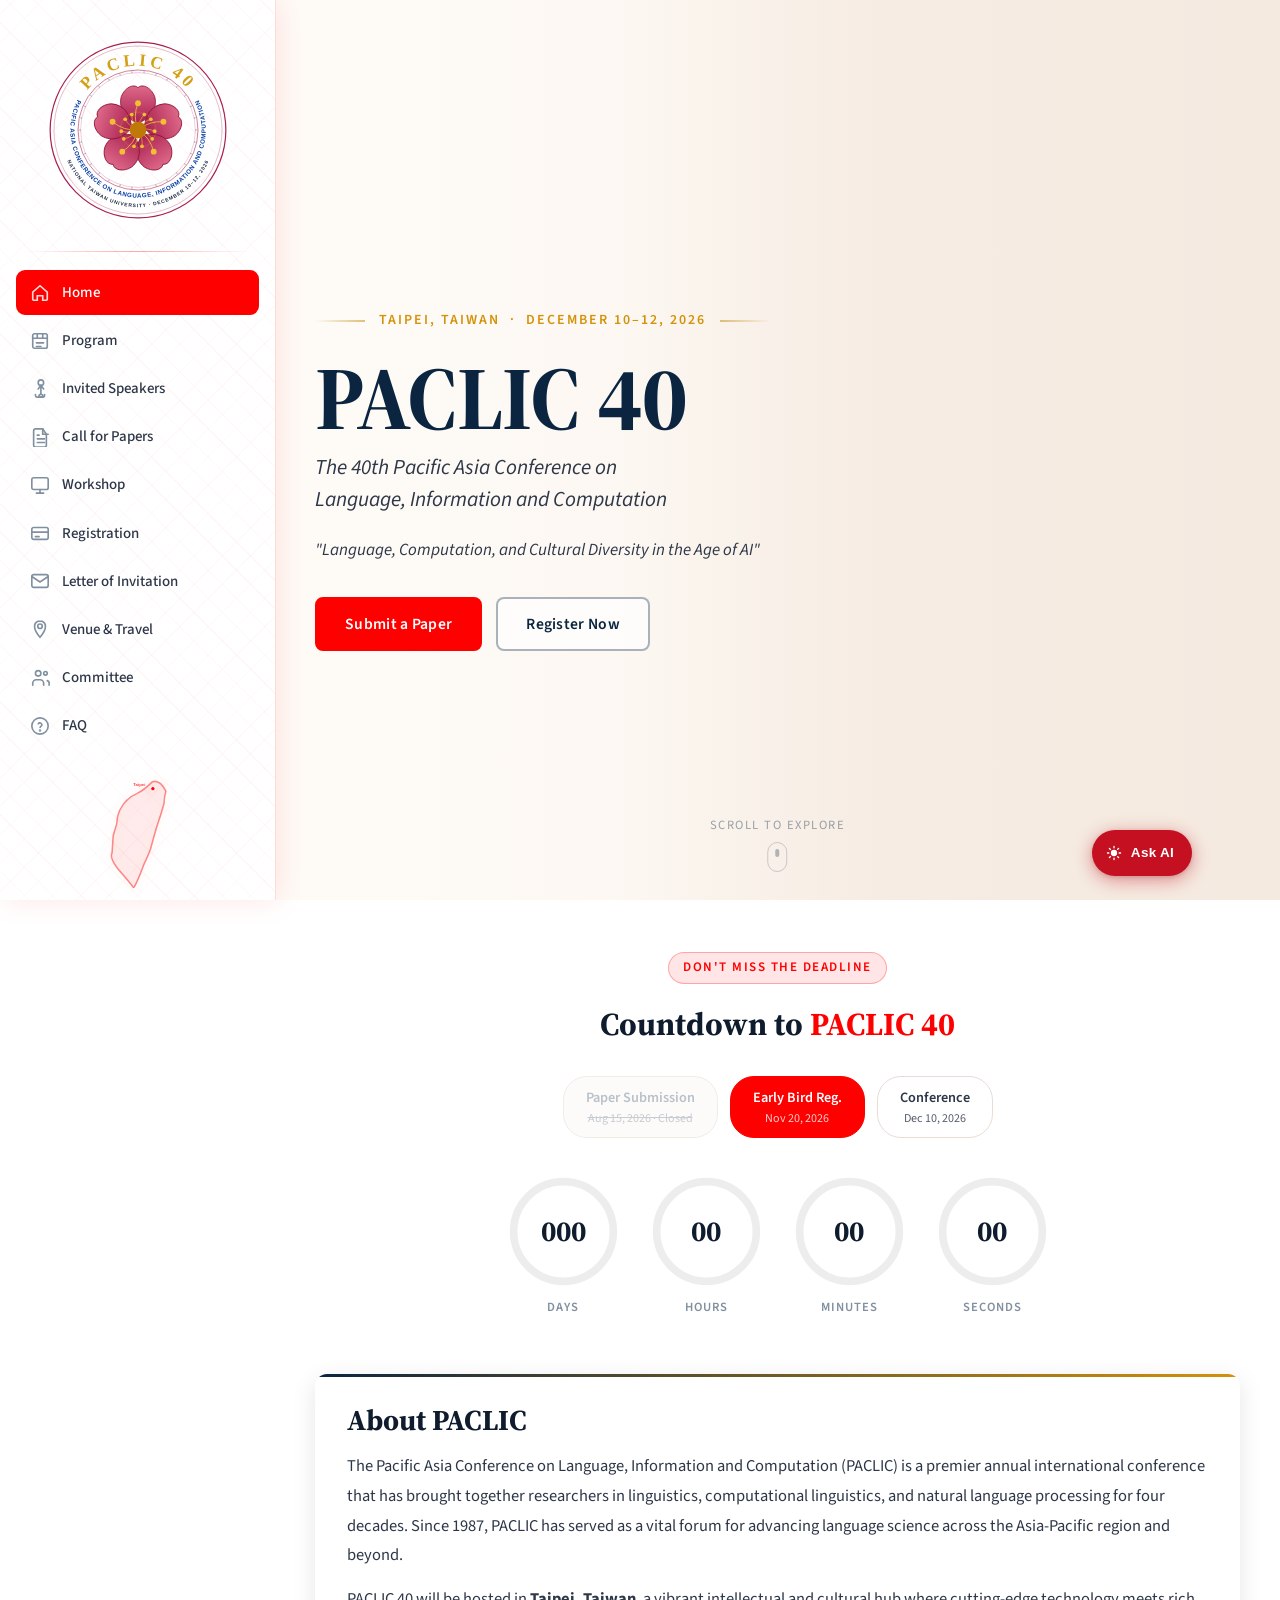
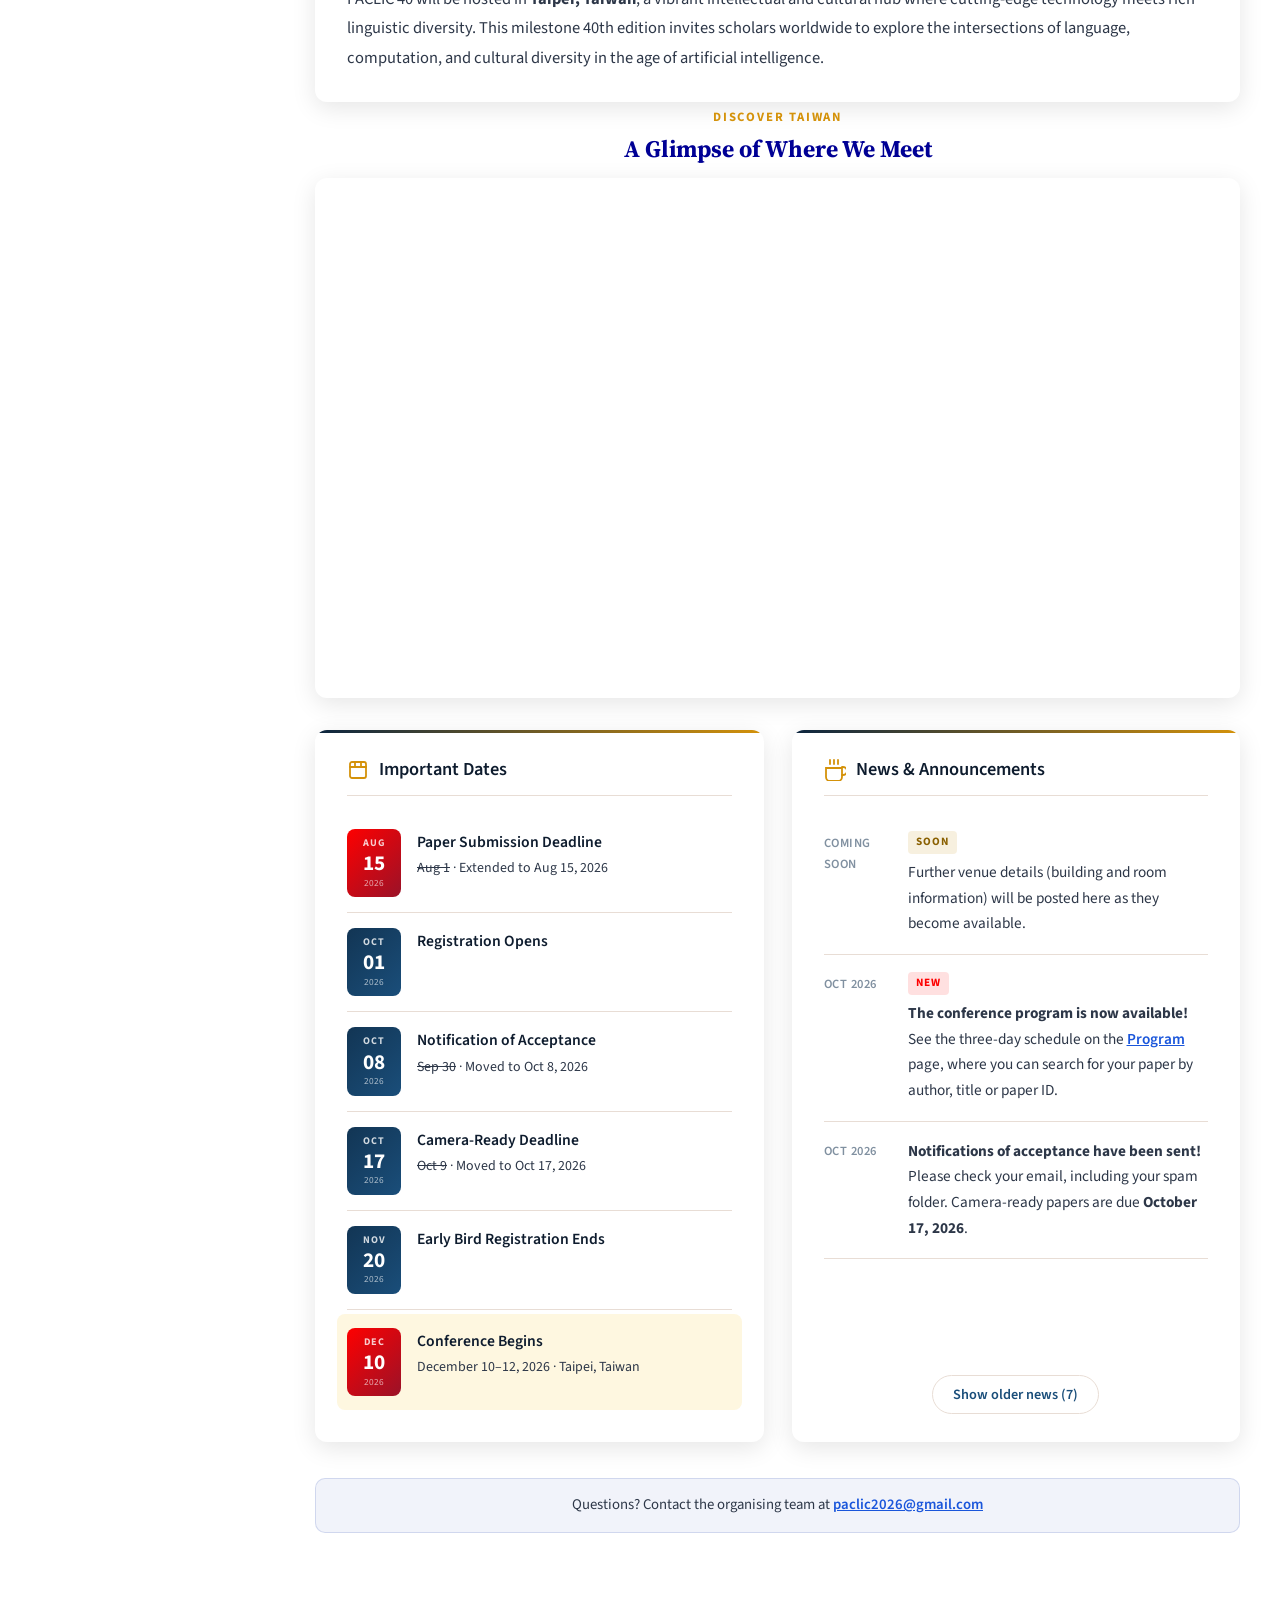
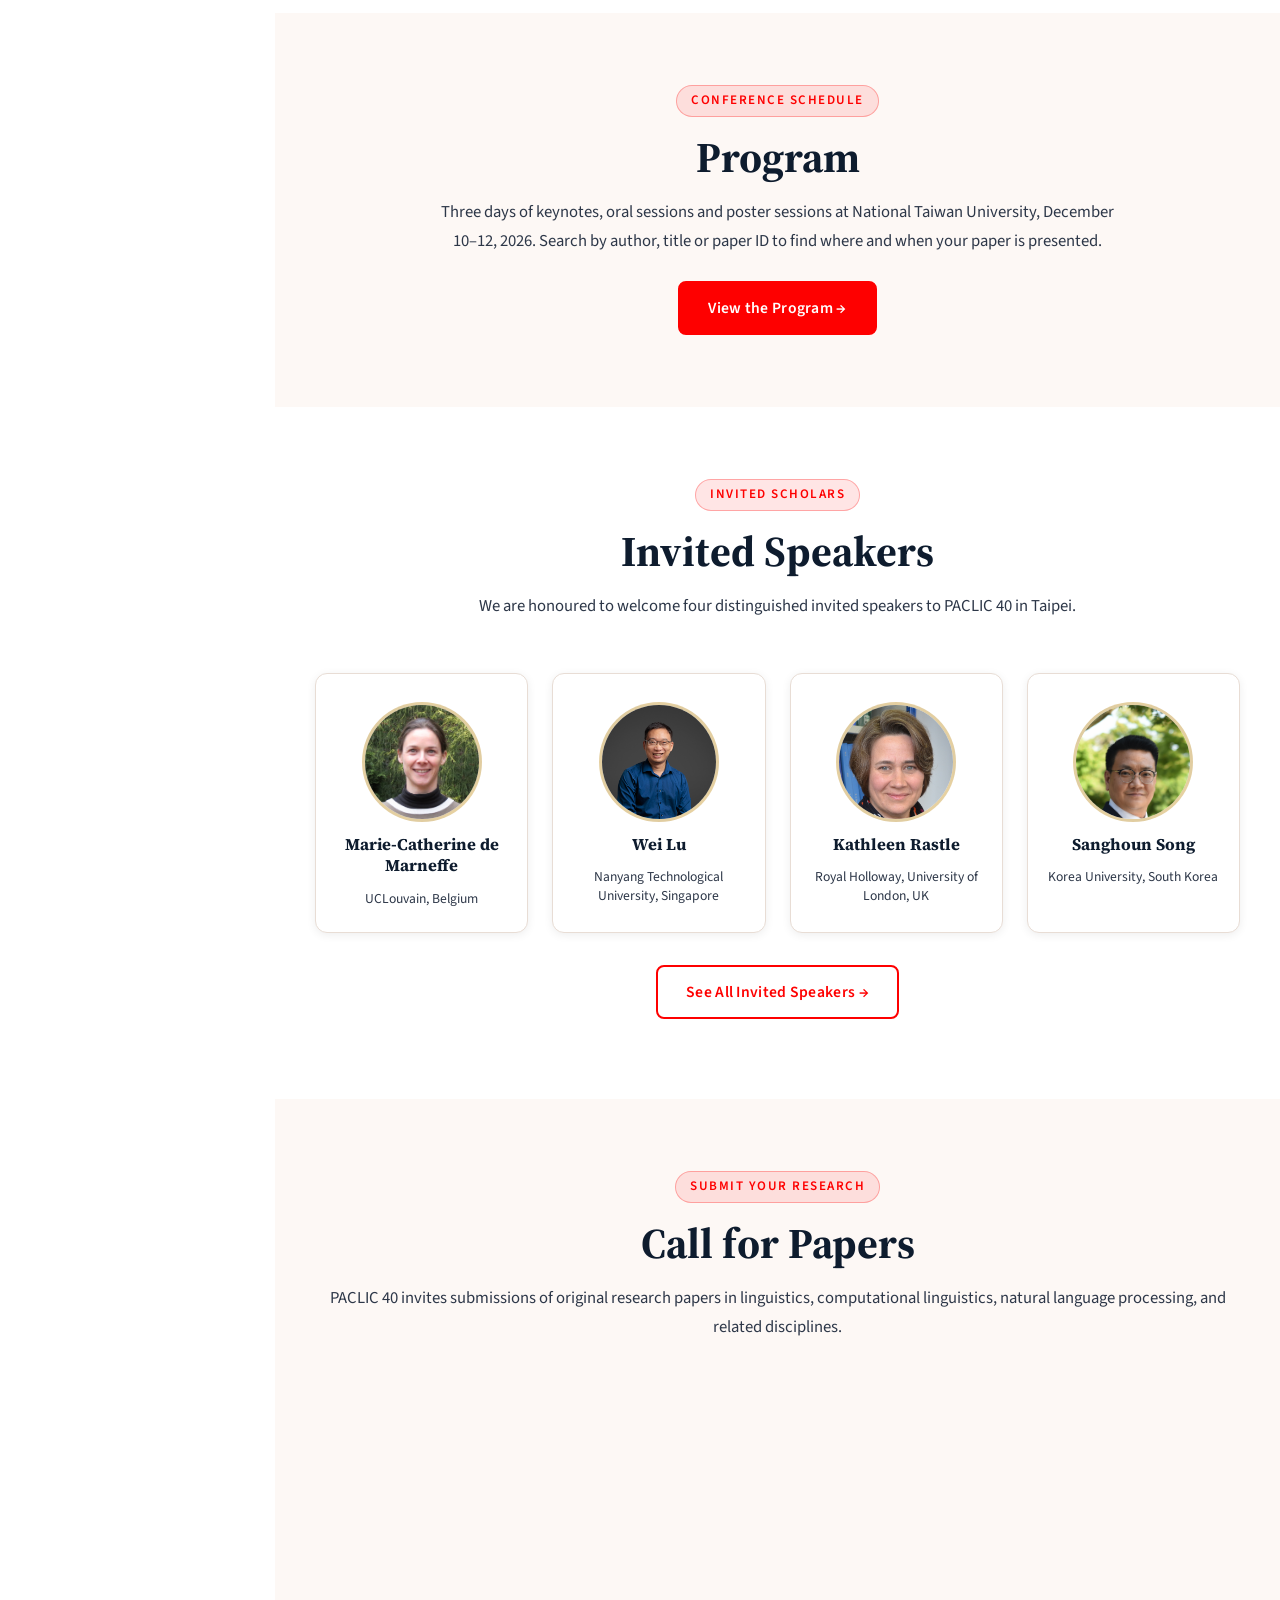
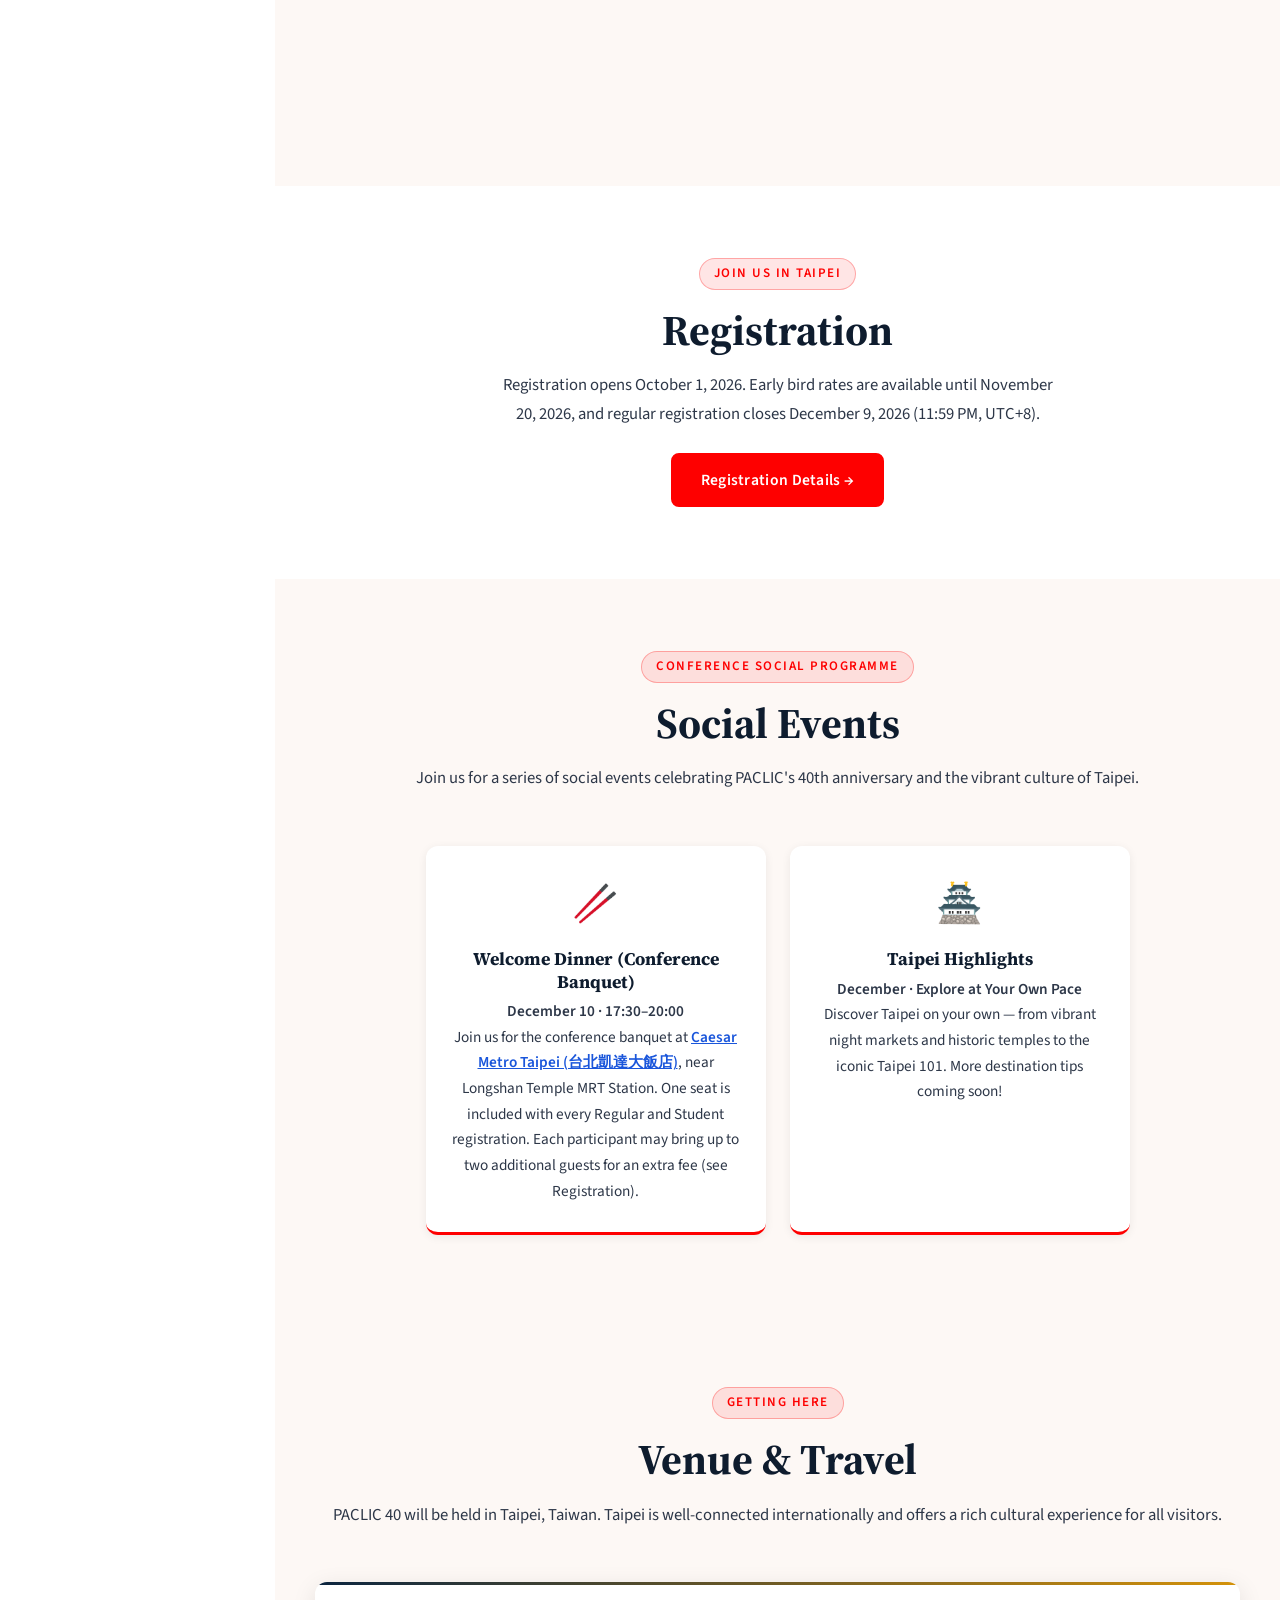
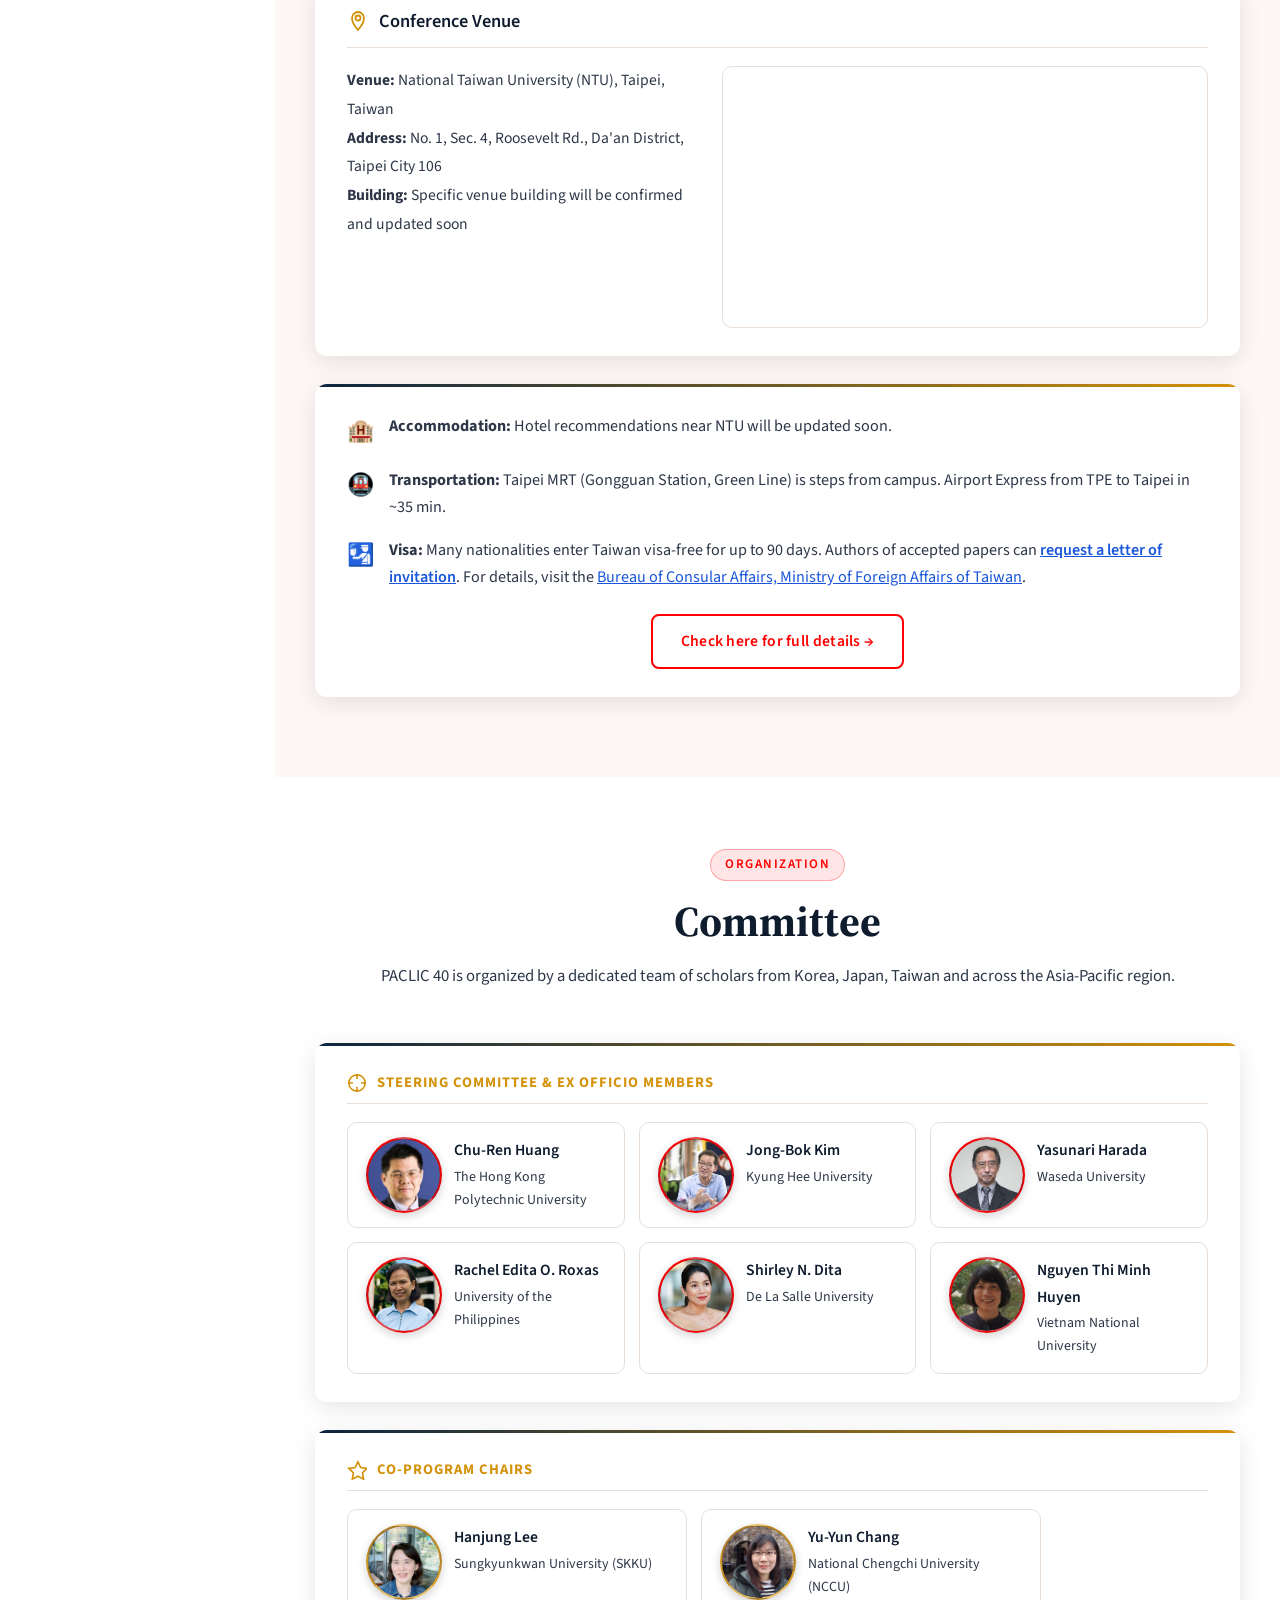
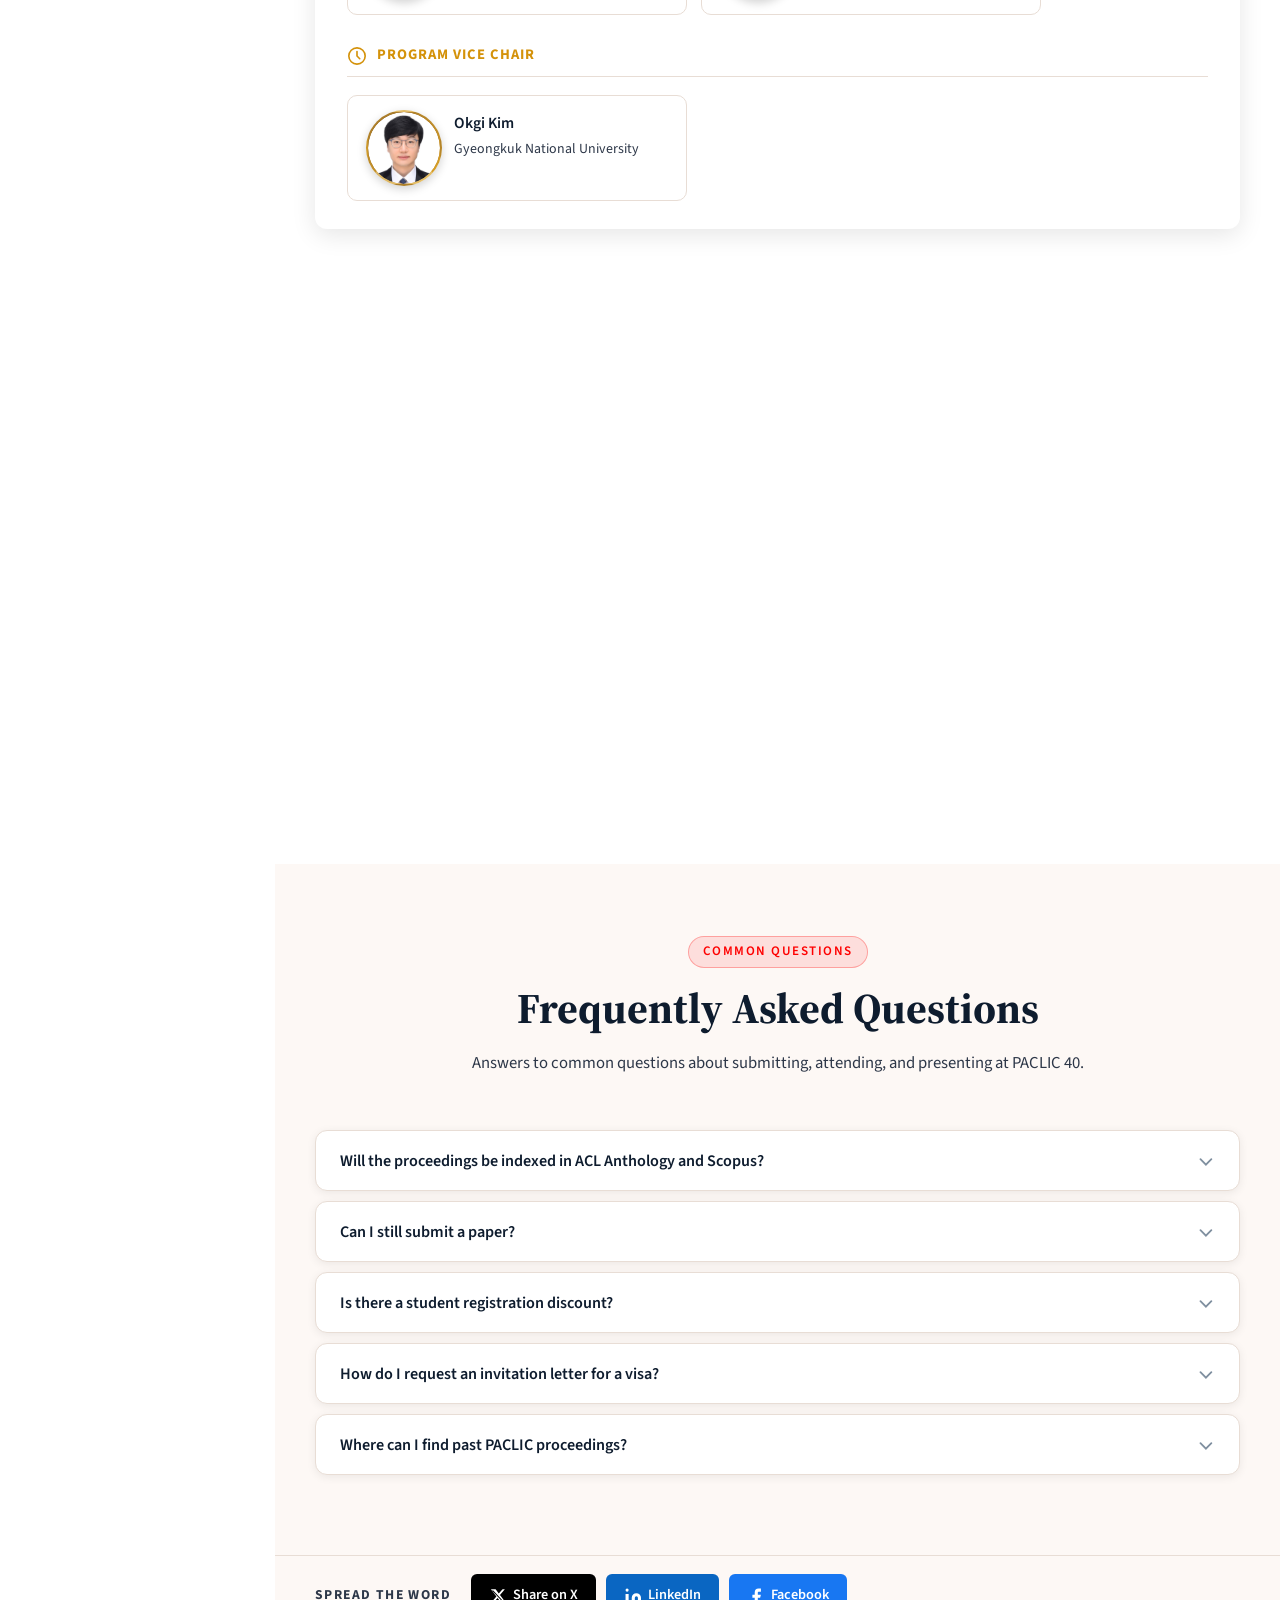
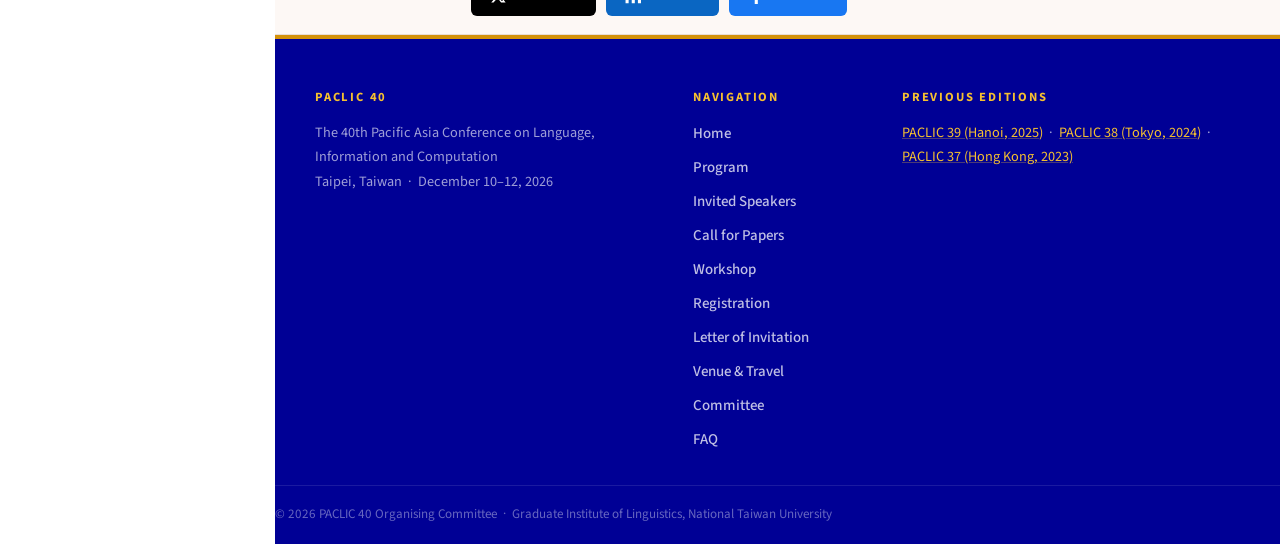
==== commit 5b2be5e3: "Add files via upload" ====
--- a/index.html
+++ b/index.html
@@ -283,8 +283,9 @@
             </div>
             <!-- Newest first. The first 3 items are shown; older ones appear via "Show older news". -->
             <ul class="news-list" id="newsList">
-              <li class="news-item"><span class="news-date">Coming Soon</span><div class="news-body"><span class="badge upcoming">SOON</span><p>The full programme and venue details will be posted here as they become available.</p></div></li>
-              <li class="news-item"><span class="news-date">Oct 2026</span><div class="news-body"><span class="badge new">NEW</span><p><strong>Notifications of acceptance have been sent!</strong> Please check your email, including your spam folder. Camera-ready papers are due <strong>October 17, 2026</strong>.</p></div></li>
+              <li class="news-item"><span class="news-date">Coming Soon</span><div class="news-body"><span class="badge upcoming">SOON</span><p>Further venue details (building and room information) will be posted here as they become available.</p></div></li>
+              <li class="news-item"><span class="news-date">Oct 2026</span><div class="news-body"><span class="badge new">NEW</span><p><strong>The conference program is now available!</strong> See the three-day schedule on the <a href="program.html" style="color:var(--link);text-decoration:underline;font-weight:600;">Program</a> page, where you can search for your paper by author, title or paper ID.</p></div></li>
+              <li class="news-item"><span class="news-date">Oct 2026</span><div class="news-body"><p><strong>Notifications of acceptance have been sent!</strong> Please check your email, including your spam folder. Camera-ready papers are due <strong>October 17, 2026</strong>.</p></div></li>
               <li class="news-item"><span class="news-date">Oct 2026</span><div class="news-body"><p><strong>Registration is now open!</strong> Early bird rates are available until <strong>November 20, 2026</strong>, and regular registration closes <strong>December 9, 2026</strong> (11:59 PM, UTC+8). See fees and details on the <a href="registration.html" style="color:var(--link);text-decoration:underline;font-weight:600;">Registration</a> page.</p></div></li>
               <li class="news-item"><span class="news-date">Sep 2026</span><div class="news-body"><p><strong>Updated dates:</strong> Due to the high number of submissions, the notification of acceptance has been moved to <strong>October 8, 2026</strong> and the camera-ready deadline to <strong>October 17, 2026</strong>. This will ensure every paper receives a careful and thorough evaluation. We appreciate your patience.</p></div></li>
               <li class="news-item"><span class="news-date">Jul 2026</span><div class="news-body"><p><strong>Deadline extended!</strong> The <strong>PACLIC 40 full paper</strong> submission deadline has been extended from <s>August 1</s> to <strong>August 15, 2026</strong> (11:59 PM UTC −12h).</p></div></li>
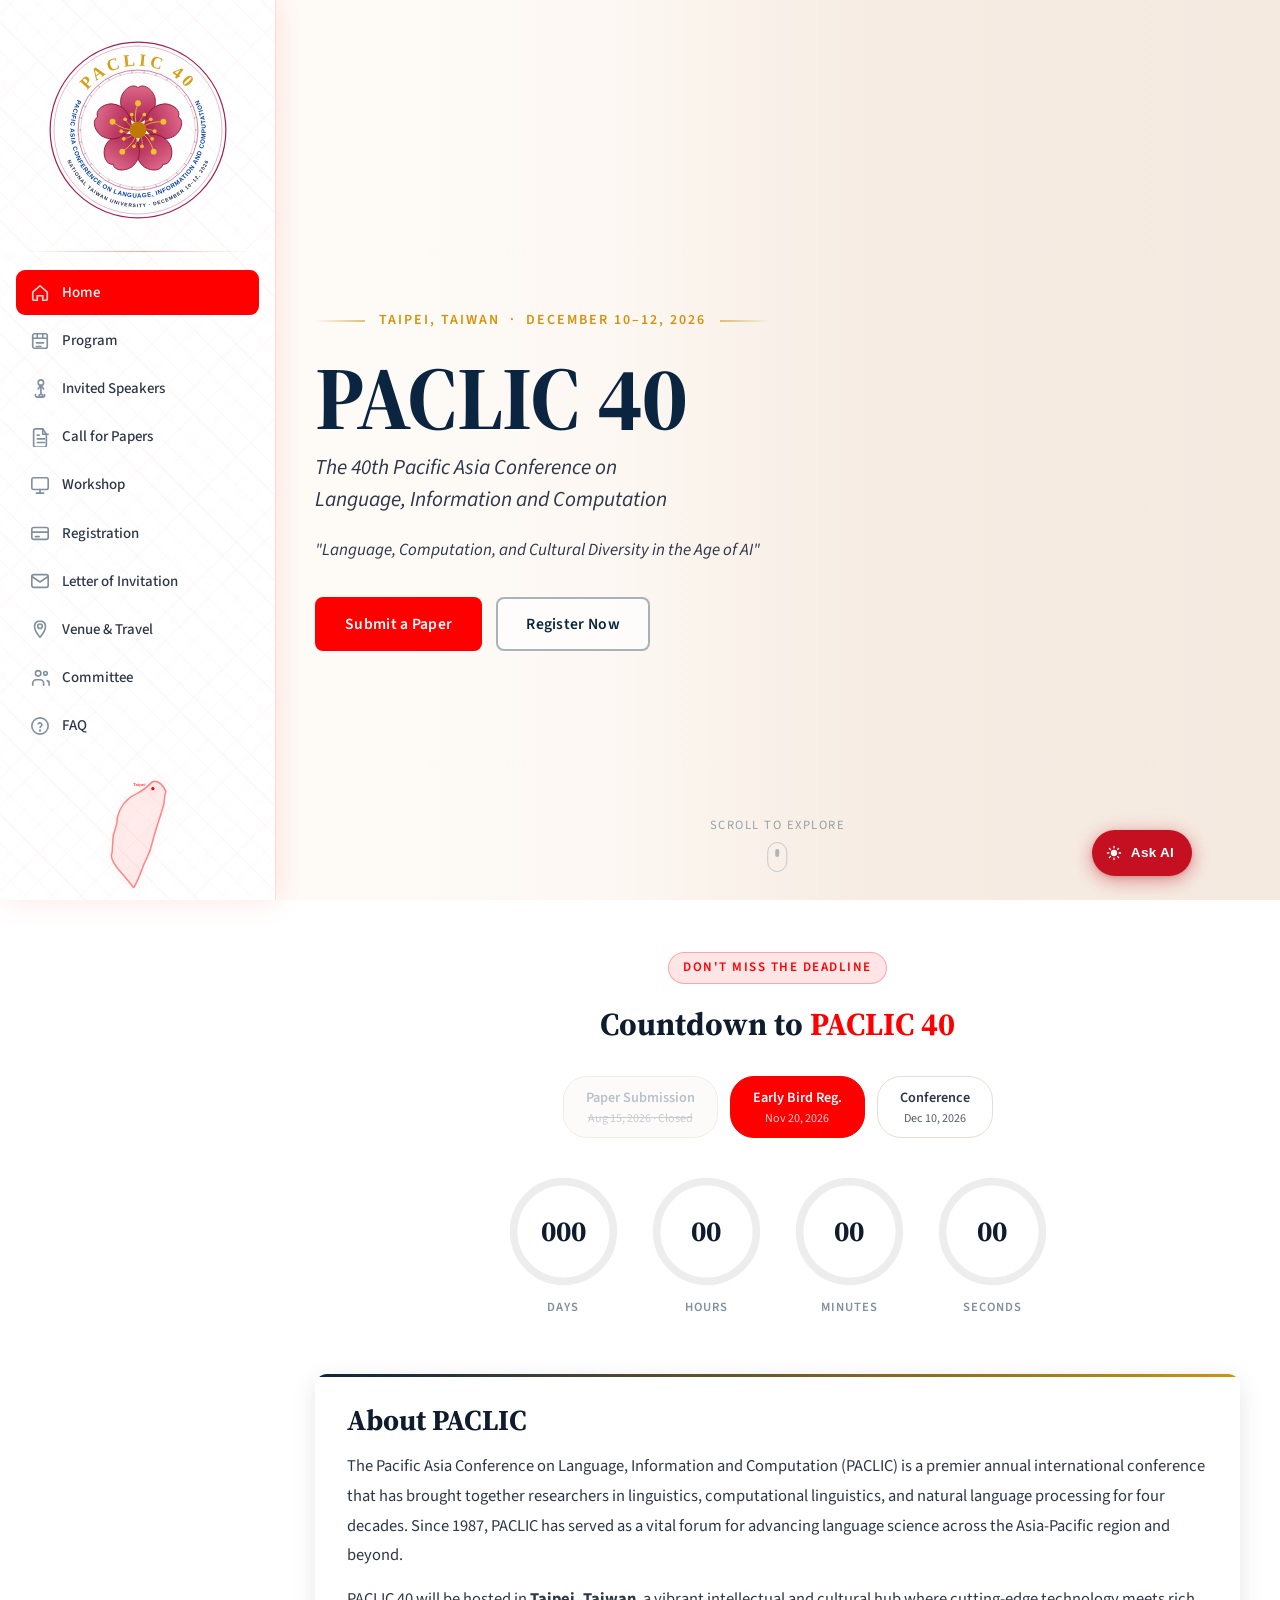
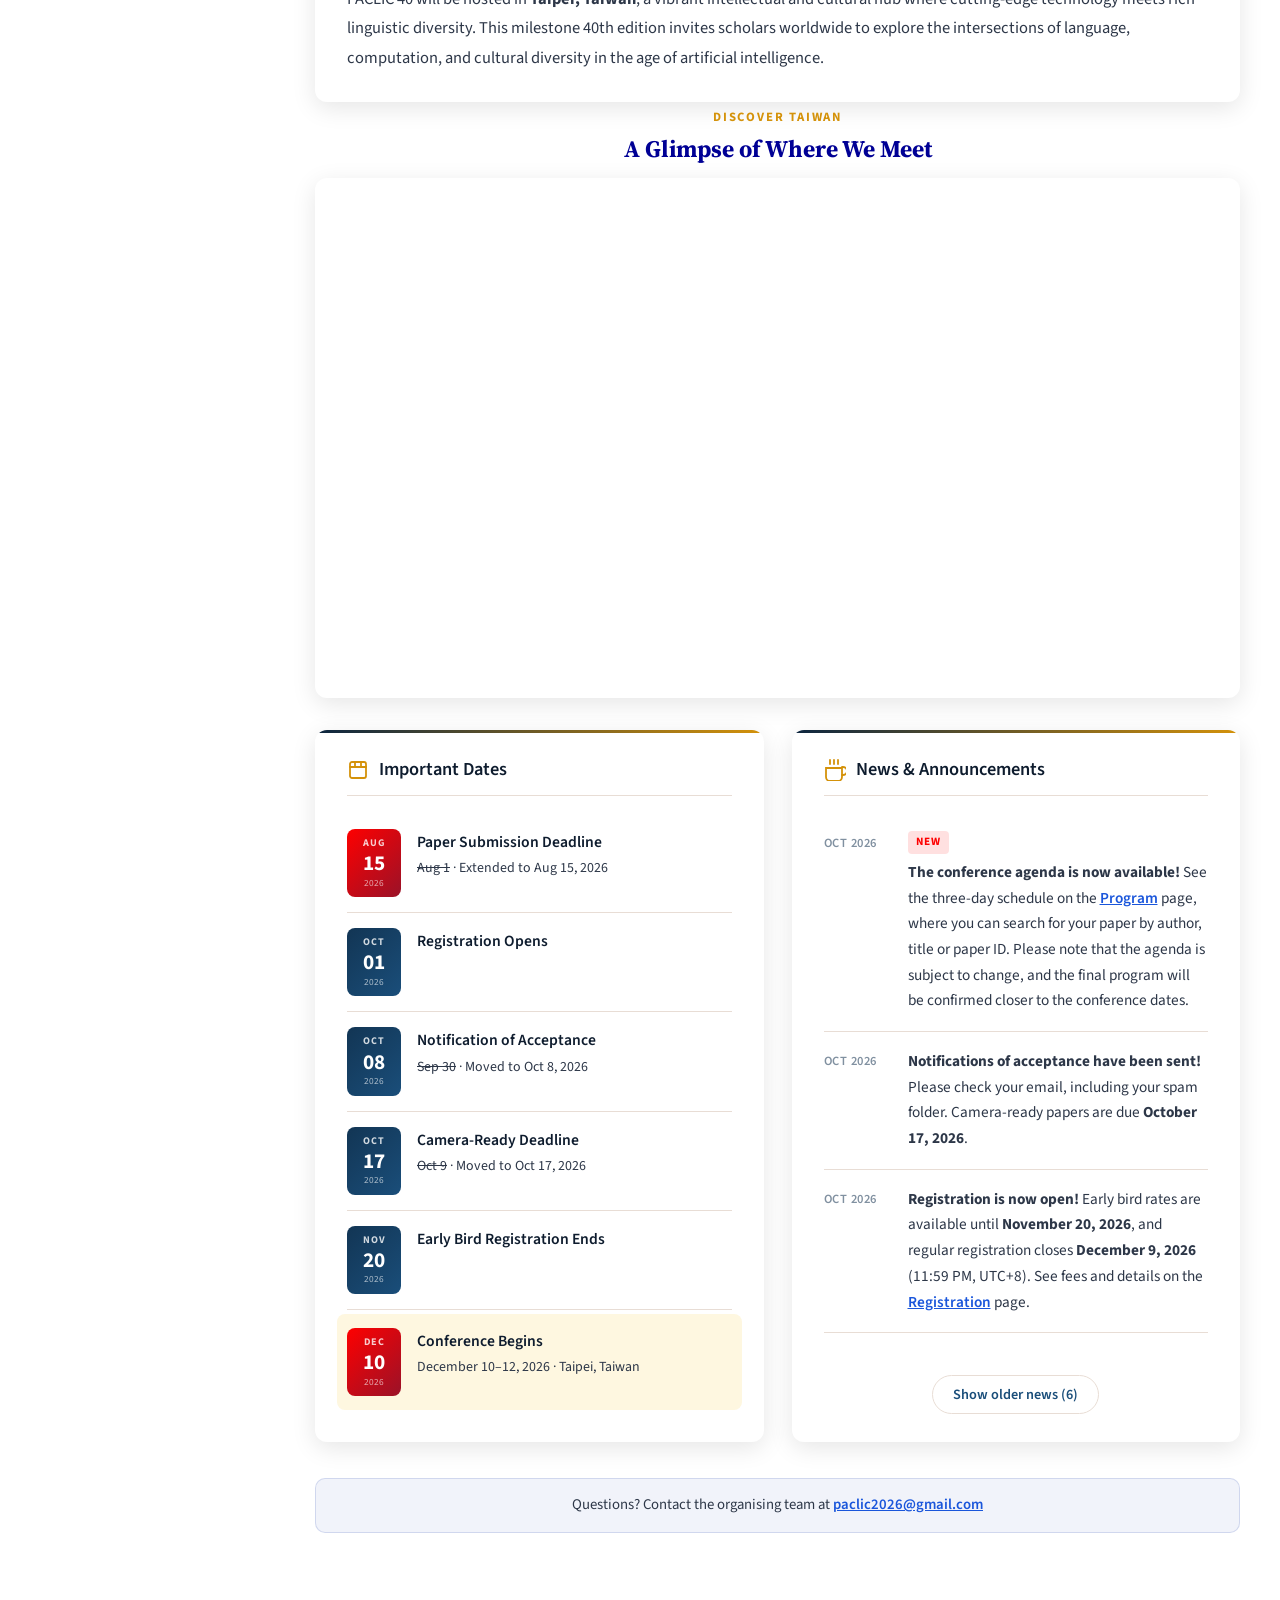
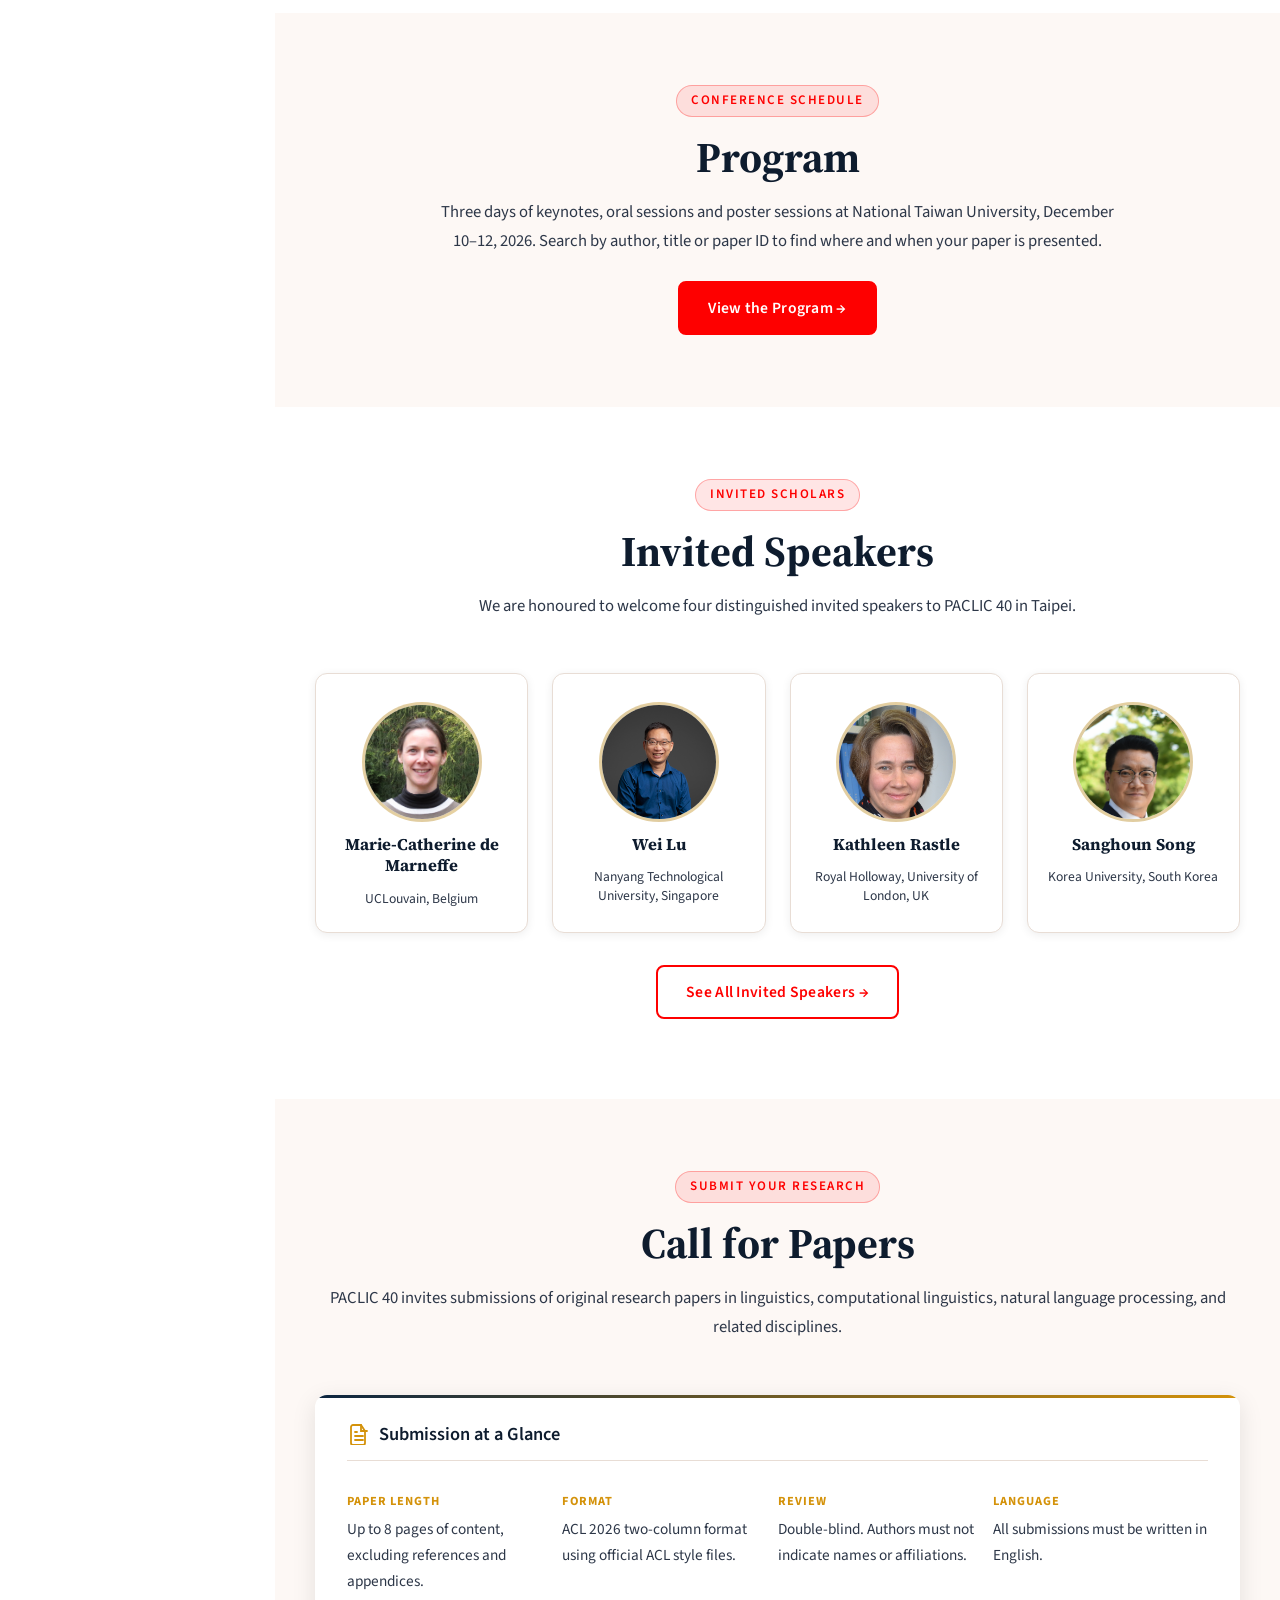
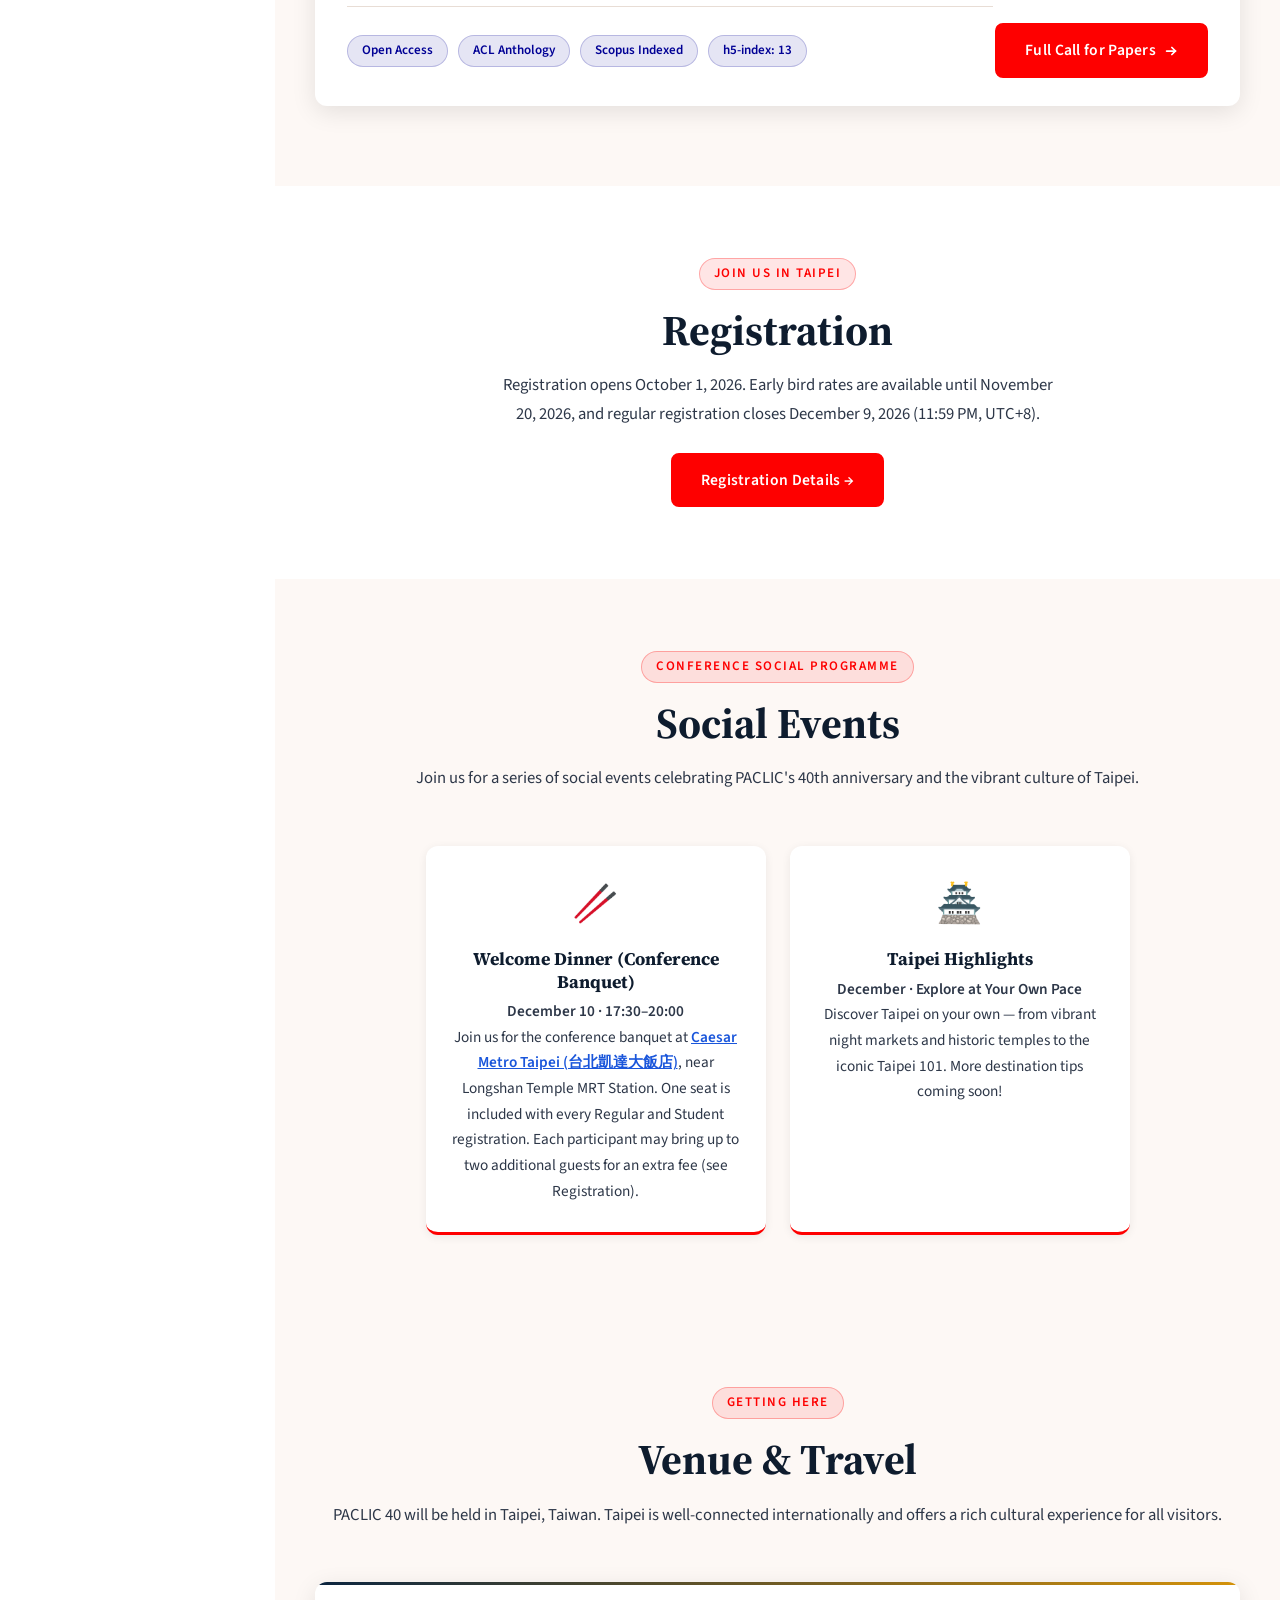
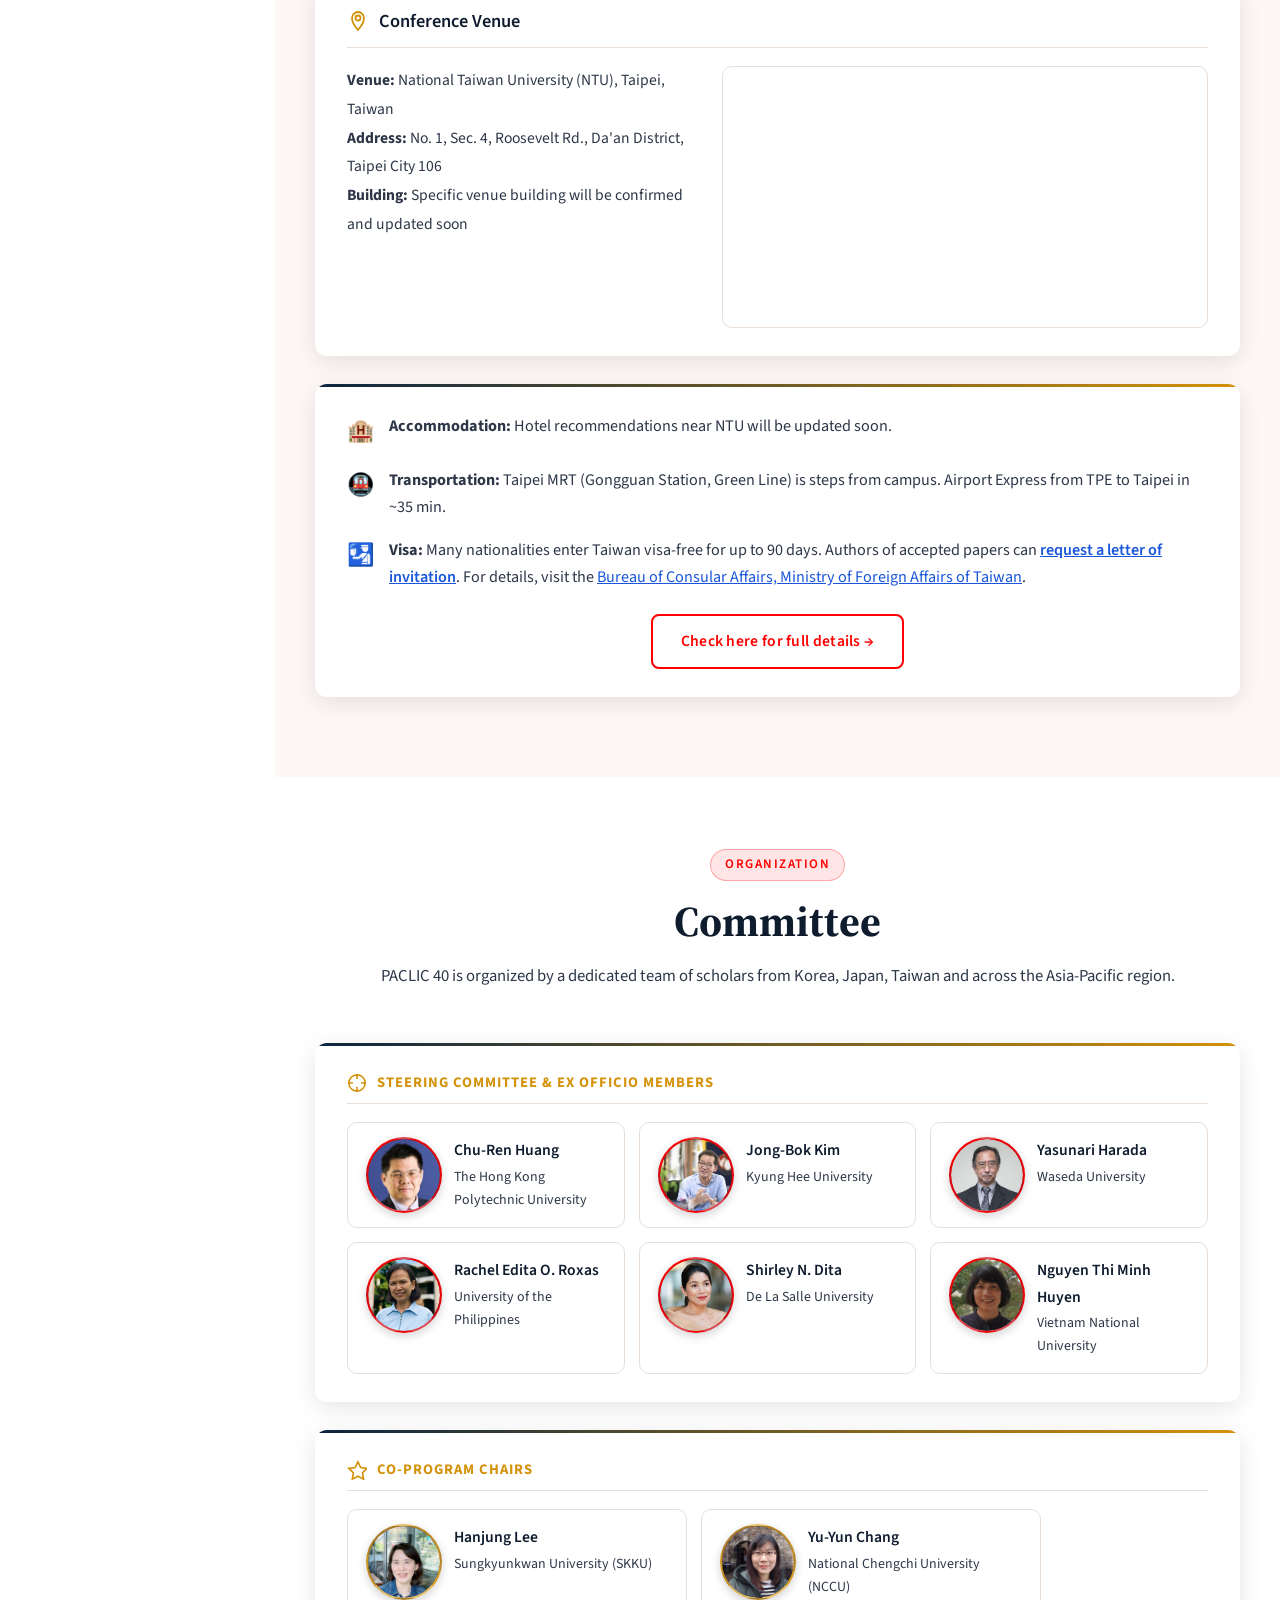
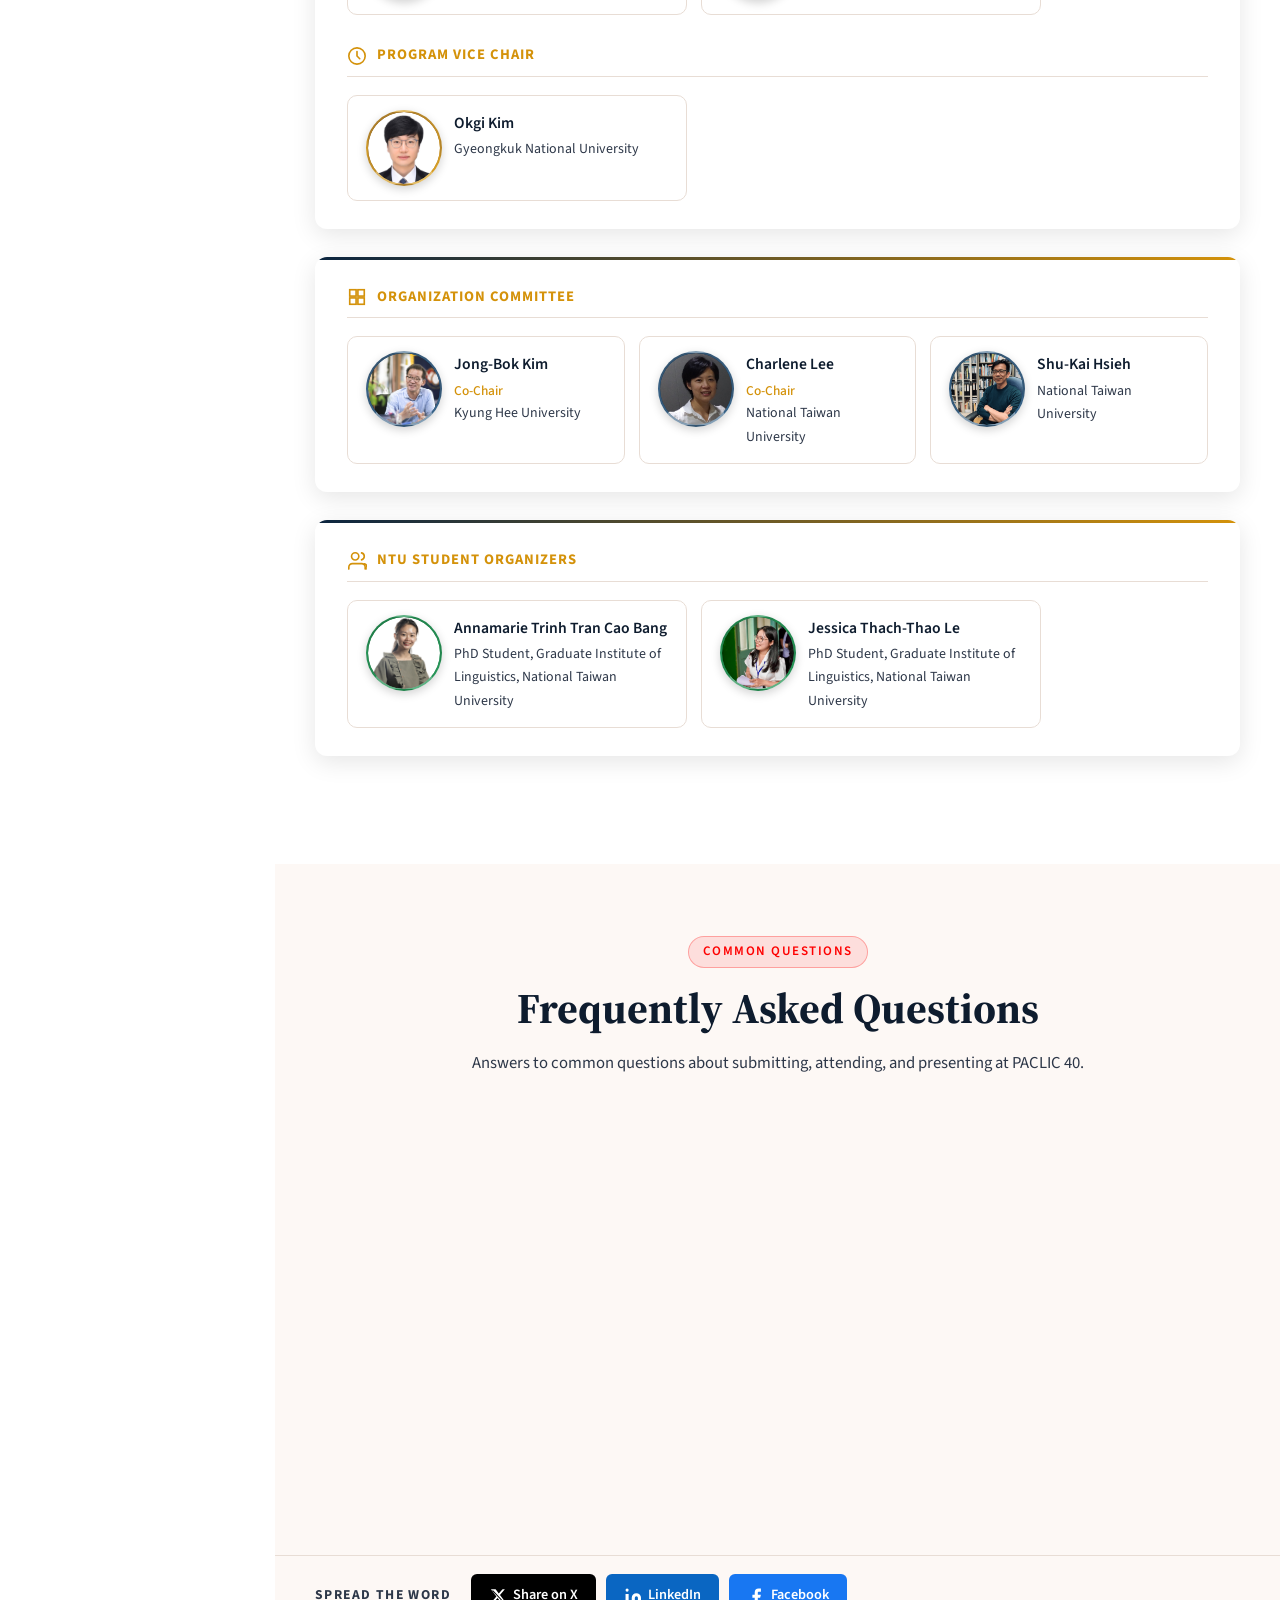
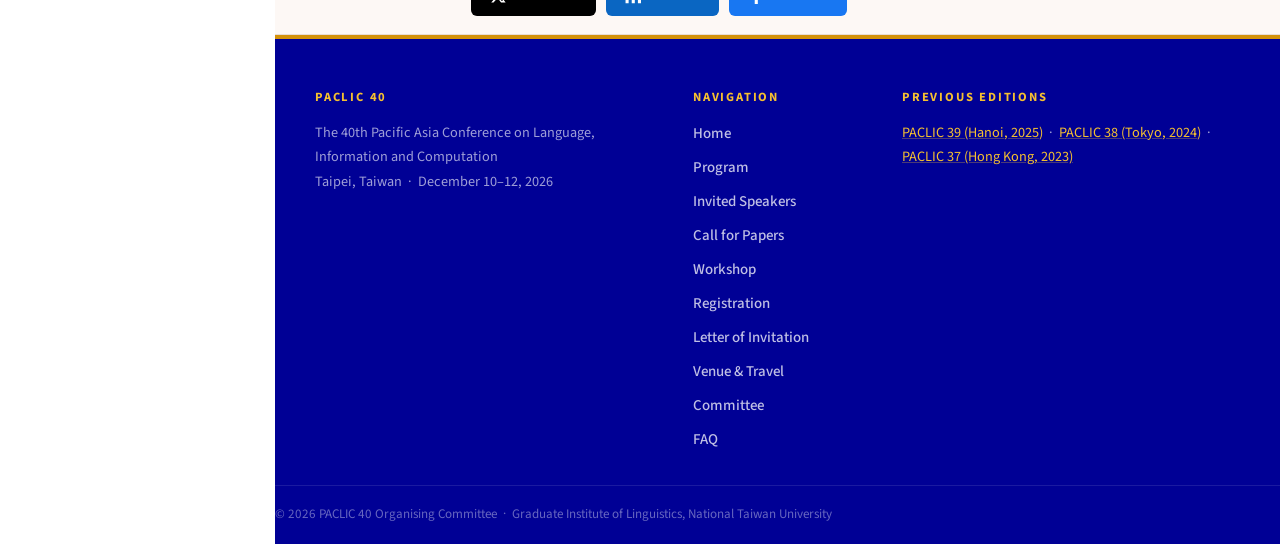
==== commit 53b4d08b: "Add files via upload" ====
--- a/index.html
+++ b/index.html
@@ -283,8 +283,7 @@
             </div>
             <!-- Newest first. The first 3 items are shown; older ones appear via "Show older news". -->
             <ul class="news-list" id="newsList">
-              <li class="news-item"><span class="news-date">Coming Soon</span><div class="news-body"><span class="badge upcoming">SOON</span><p>Further venue details (building and room information) will be posted here as they become available.</p></div></li>
-              <li class="news-item"><span class="news-date">Oct 2026</span><div class="news-body"><span class="badge new">NEW</span><p><strong>The conference program is now available!</strong> See the three-day schedule on the <a href="program.html" style="color:var(--link);text-decoration:underline;font-weight:600;">Program</a> page, where you can search for your paper by author, title or paper ID.</p></div></li>
+              <li class="news-item"><span class="news-date">Oct 2026</span><div class="news-body"><span class="badge new">NEW</span><p><strong>The conference agenda is now available!</strong> See the three-day schedule on the <a href="program.html" style="color:var(--link);text-decoration:underline;font-weight:600;">Program</a> page, where you can search for your paper by author, title or paper ID. Please note that the agenda is subject to change, and the final program will be confirmed closer to the conference dates.</p></div></li>
               <li class="news-item"><span class="news-date">Oct 2026</span><div class="news-body"><p><strong>Notifications of acceptance have been sent!</strong> Please check your email, including your spam folder. Camera-ready papers are due <strong>October 17, 2026</strong>.</p></div></li>
               <li class="news-item"><span class="news-date">Oct 2026</span><div class="news-body"><p><strong>Registration is now open!</strong> Early bird rates are available until <strong>November 20, 2026</strong>, and regular registration closes <strong>December 9, 2026</strong> (11:59 PM, UTC+8). See fees and details on the <a href="registration.html" style="color:var(--link);text-decoration:underline;font-weight:600;">Registration</a> page.</p></div></li>
               <li class="news-item"><span class="news-date">Sep 2026</span><div class="news-body"><p><strong>Updated dates:</strong> Due to the high number of submissions, the notification of acceptance has been moved to <strong>October 8, 2026</strong> and the camera-ready deadline to <strong>October 17, 2026</strong>. This will ensure every paper receives a careful and thorough evaluation. We appreciate your patience.</p></div></li>
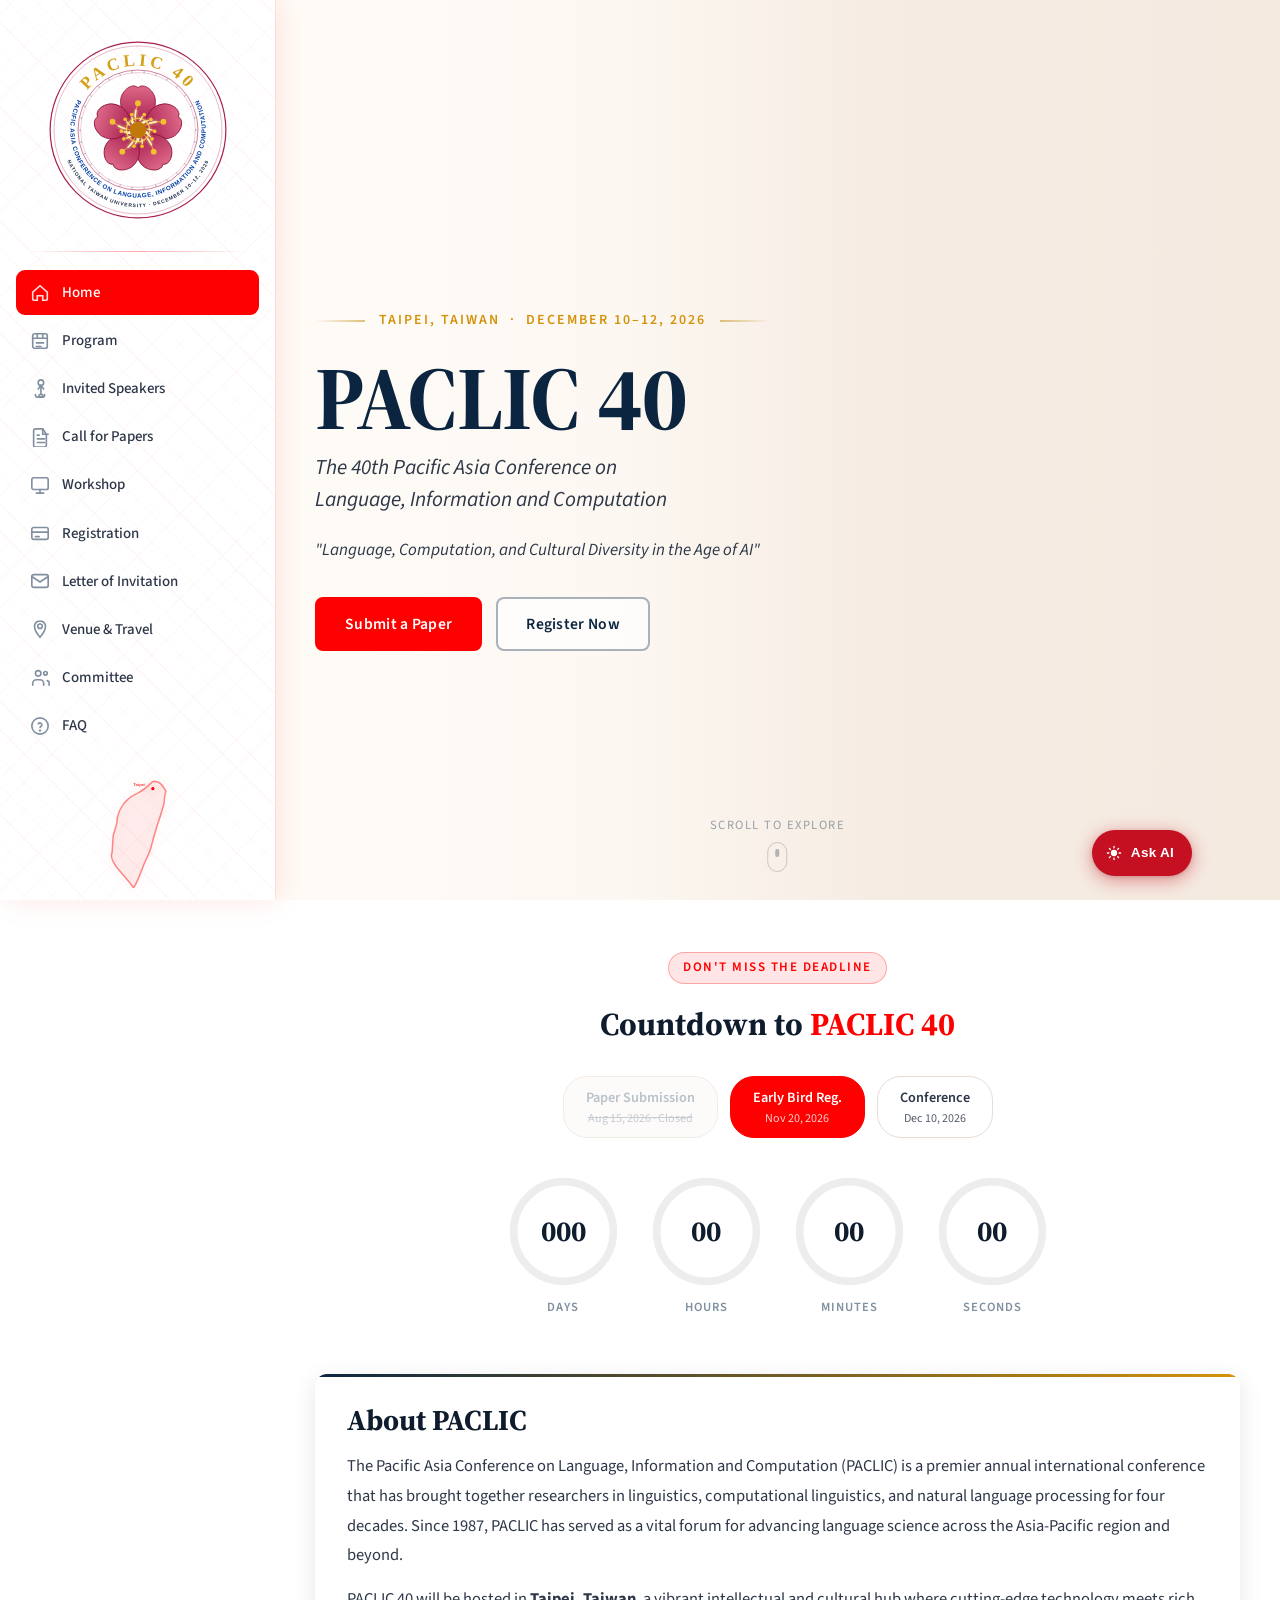
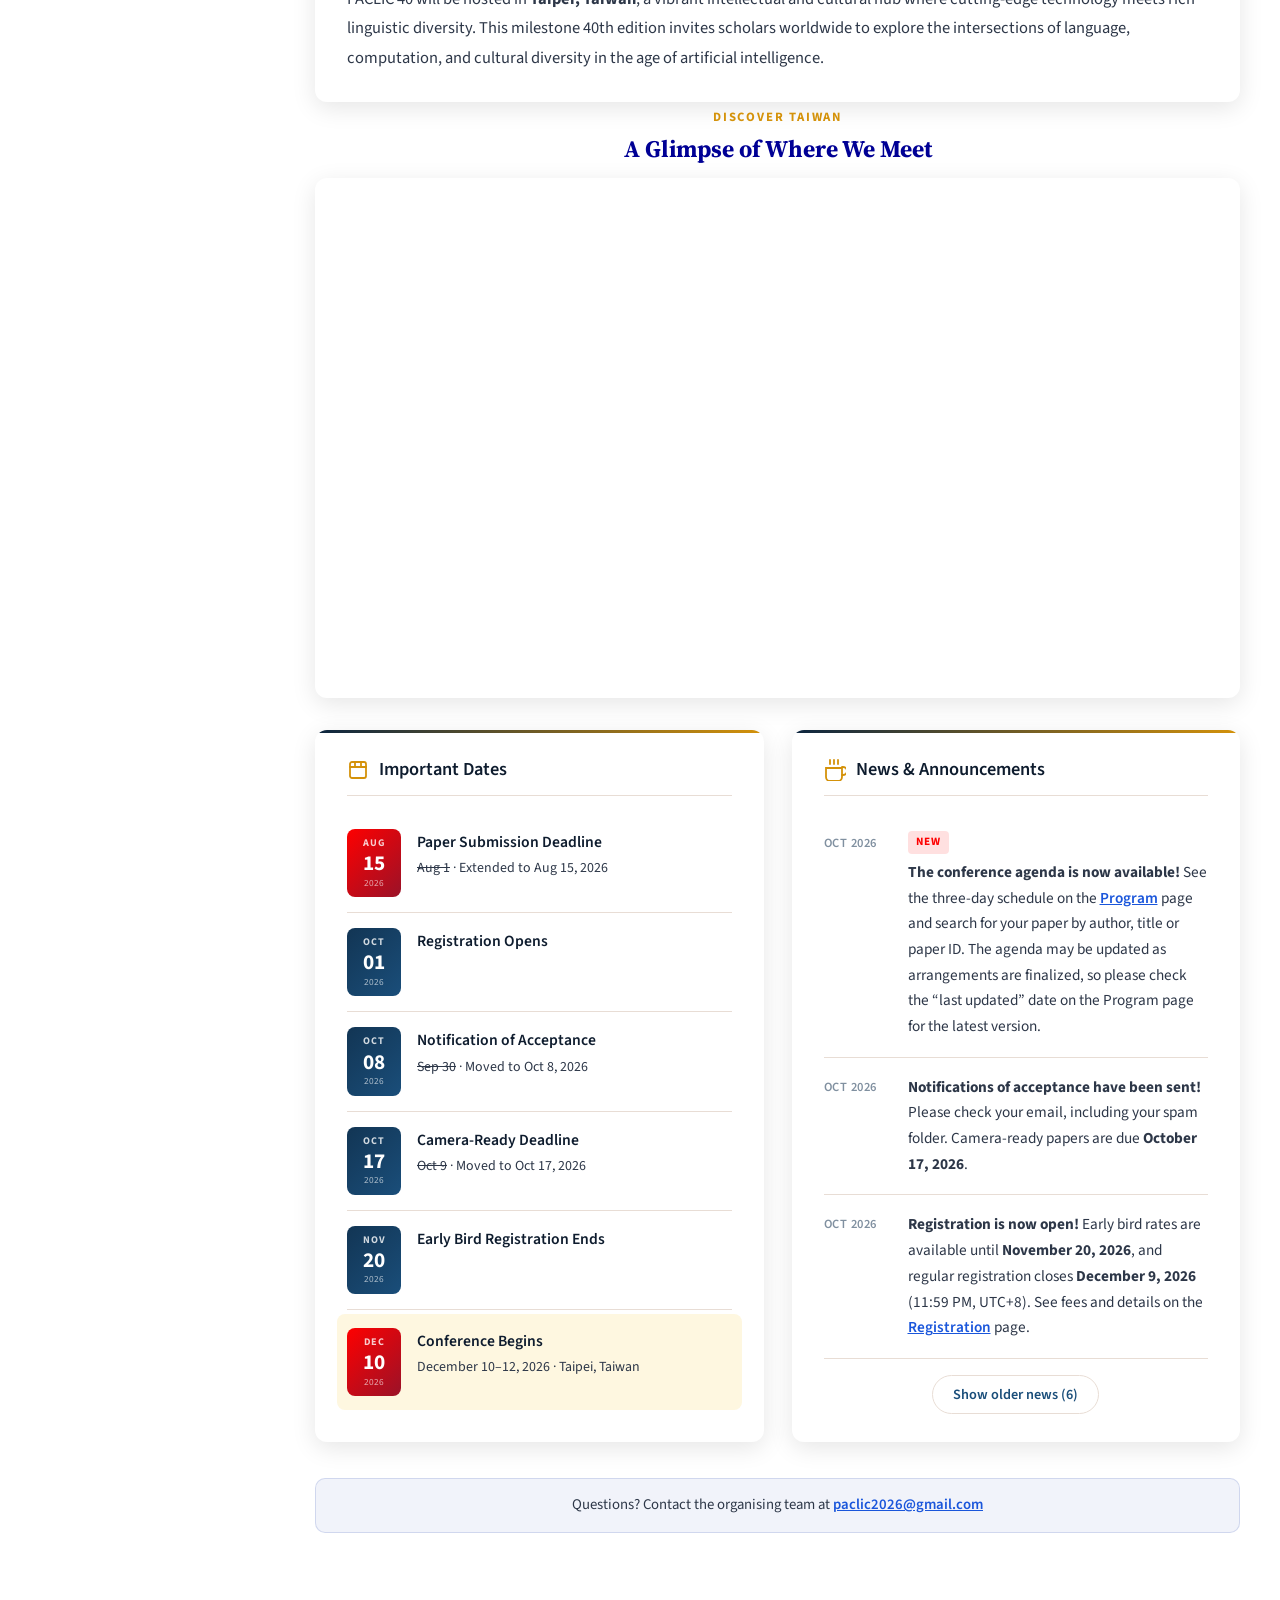
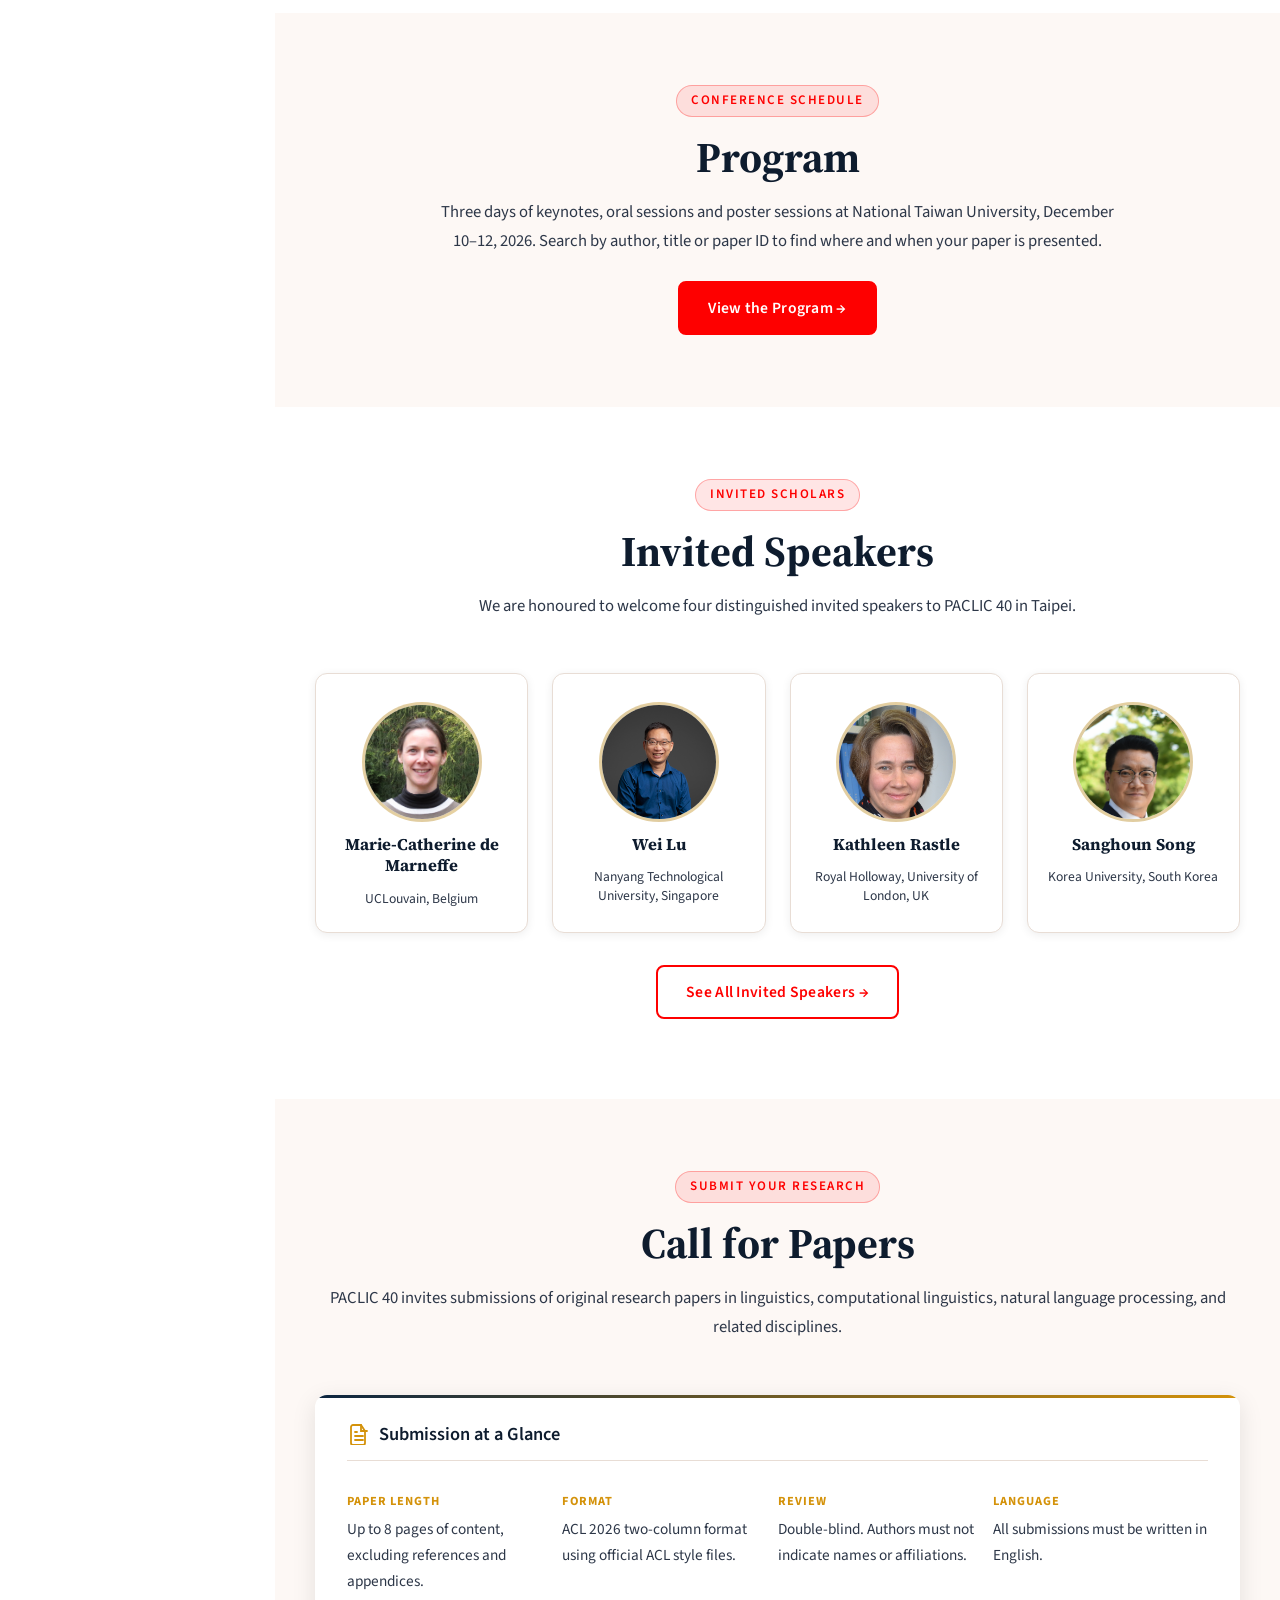
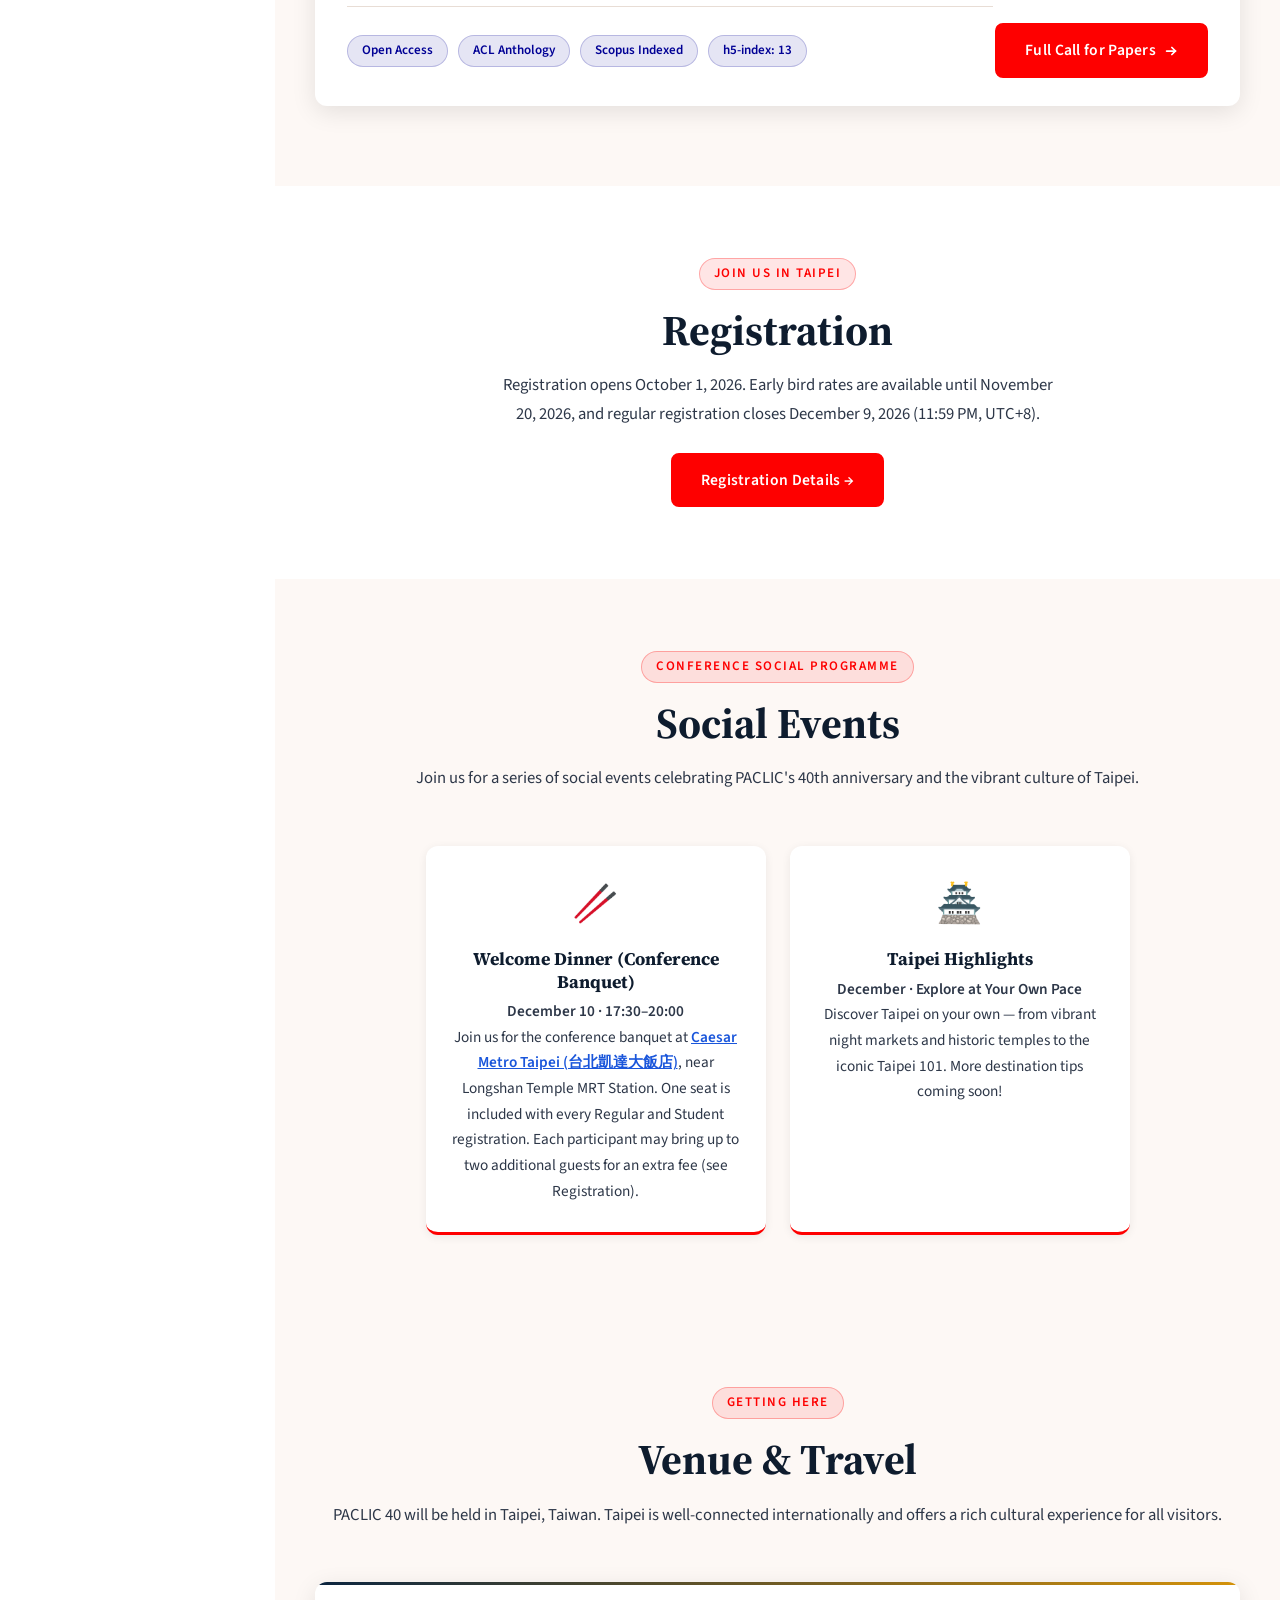
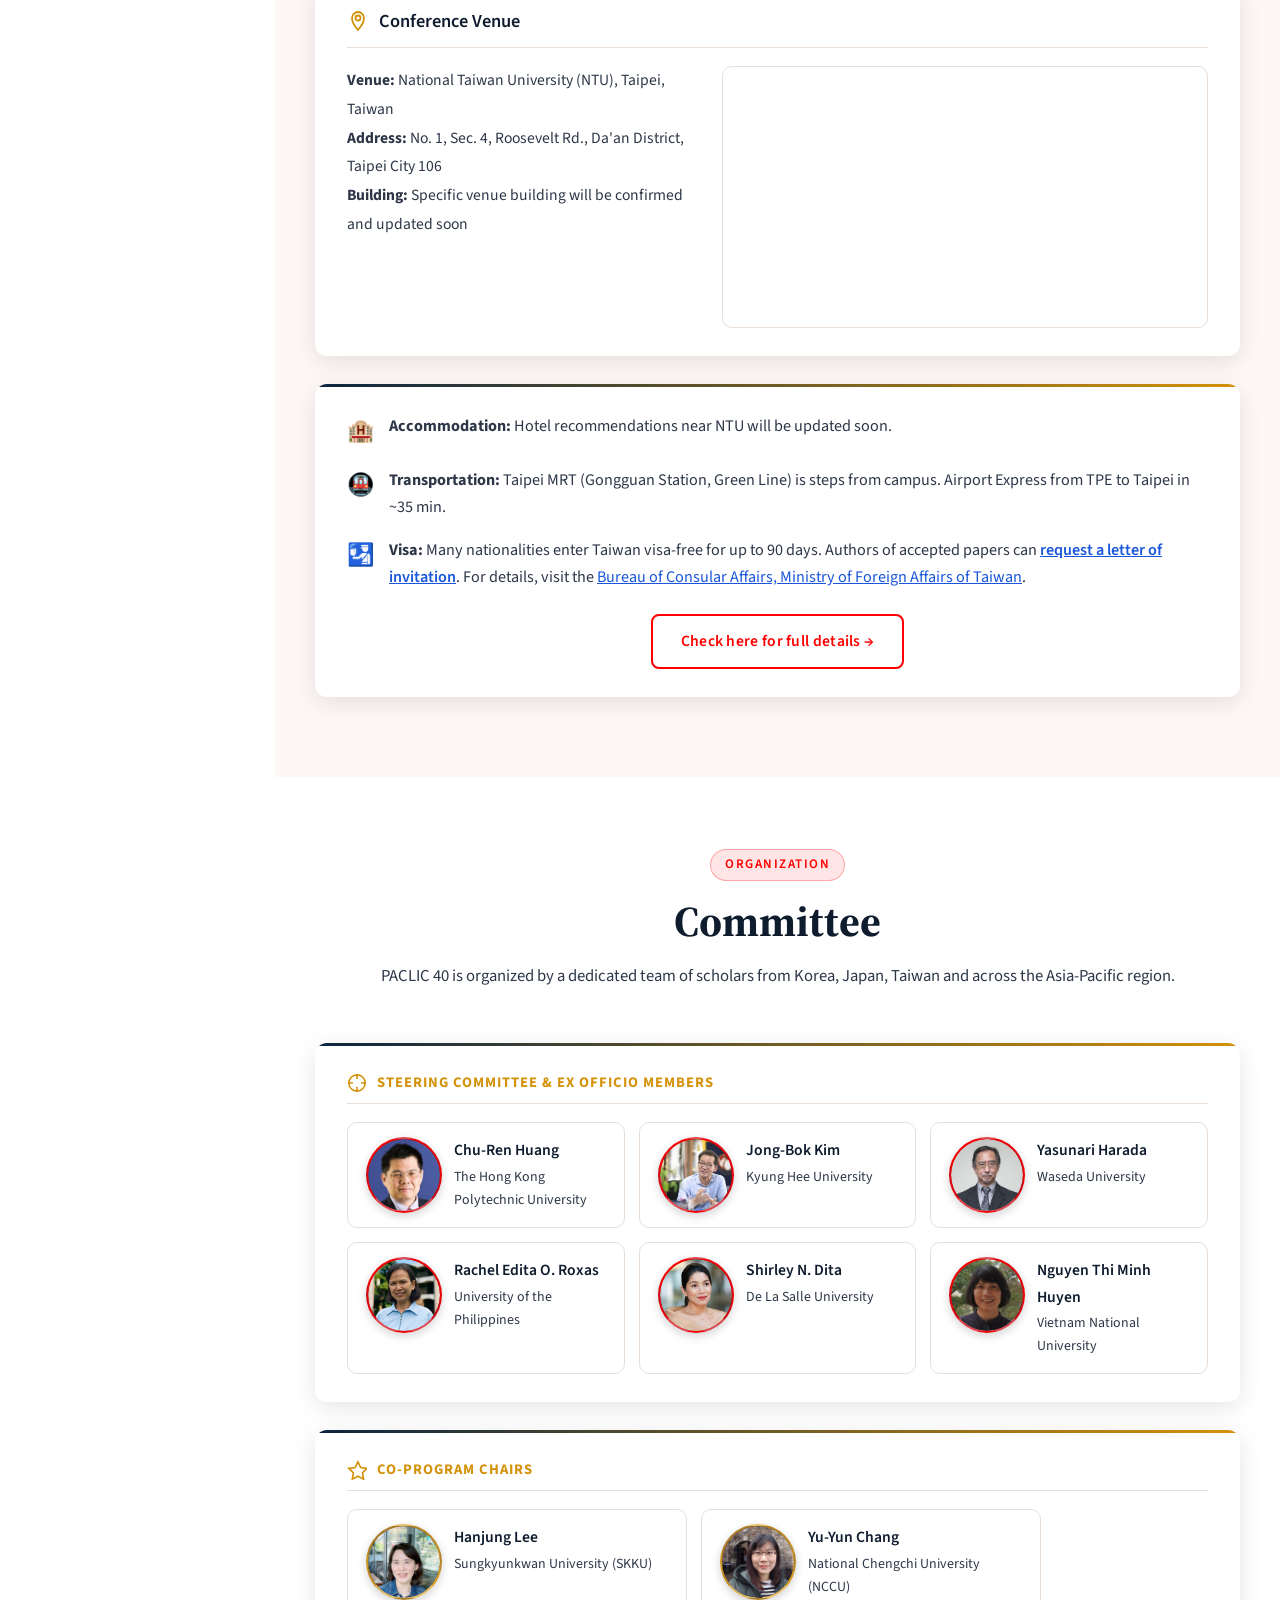
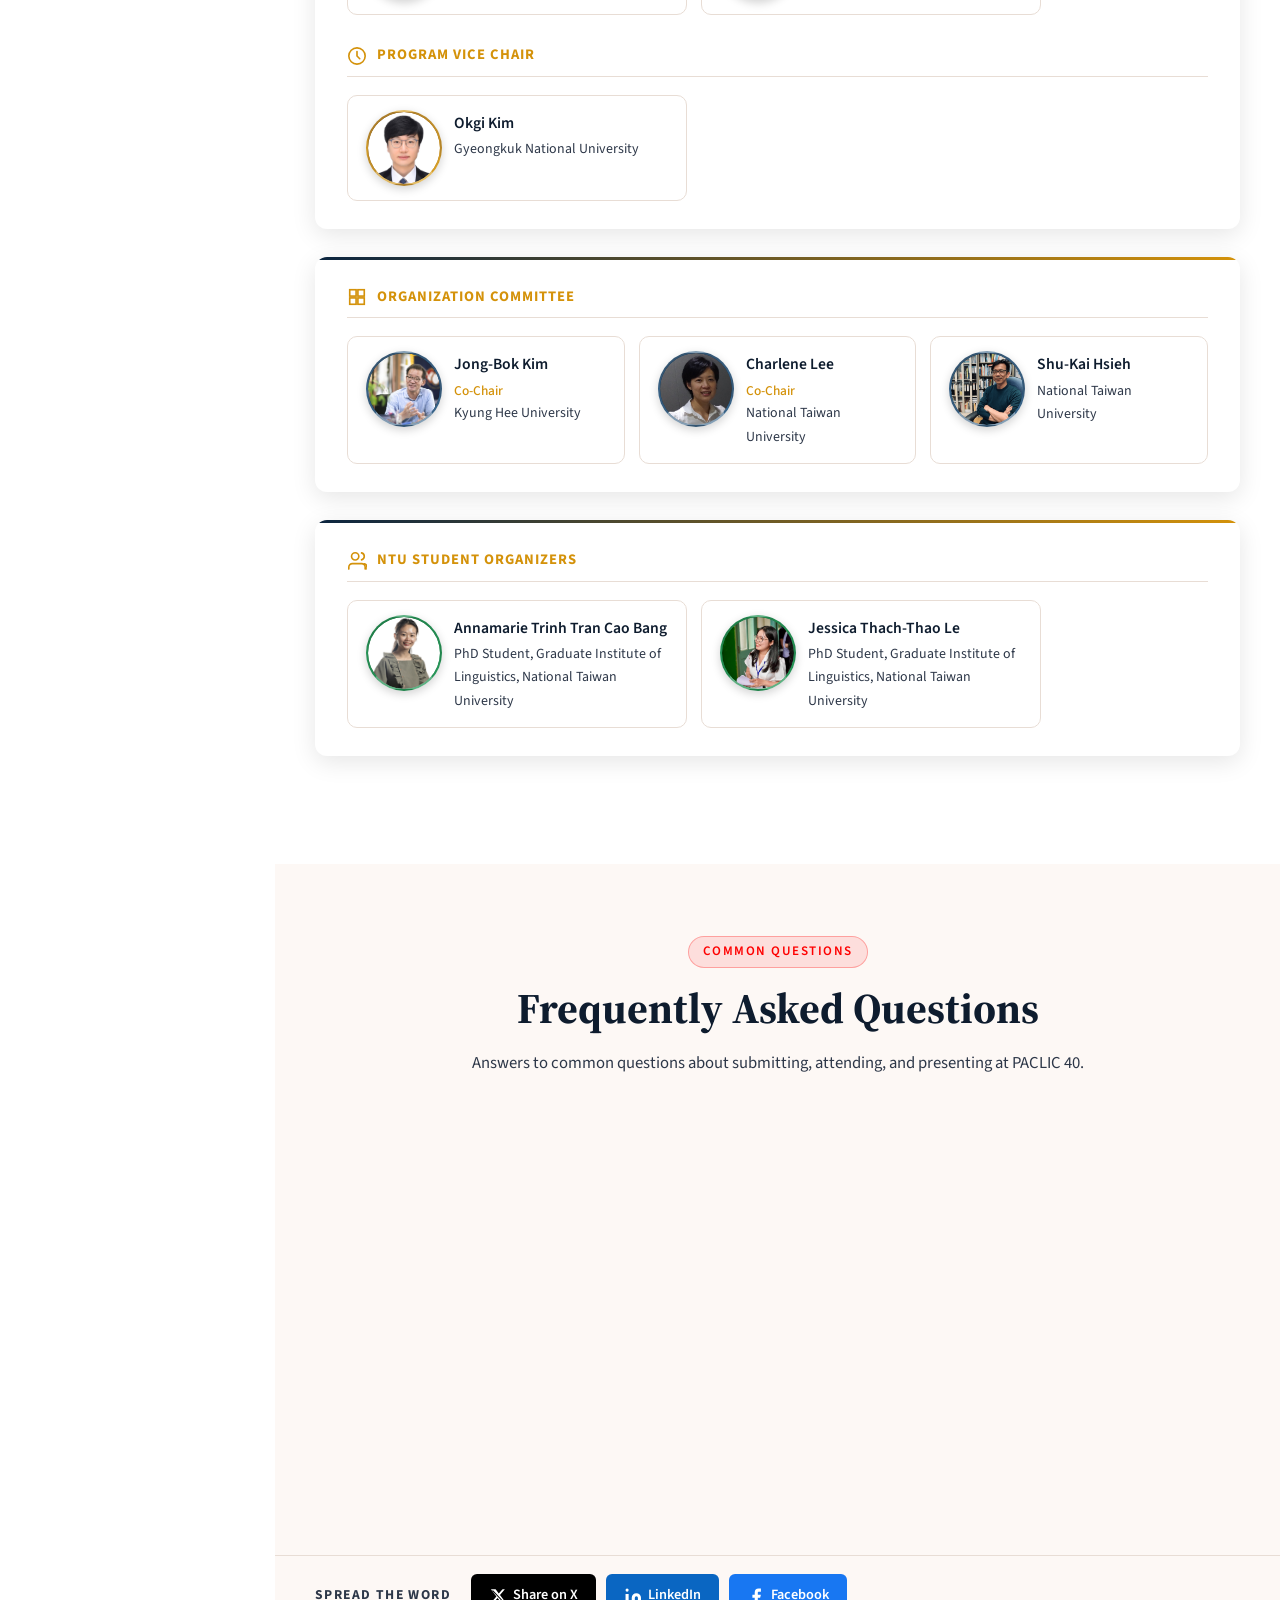
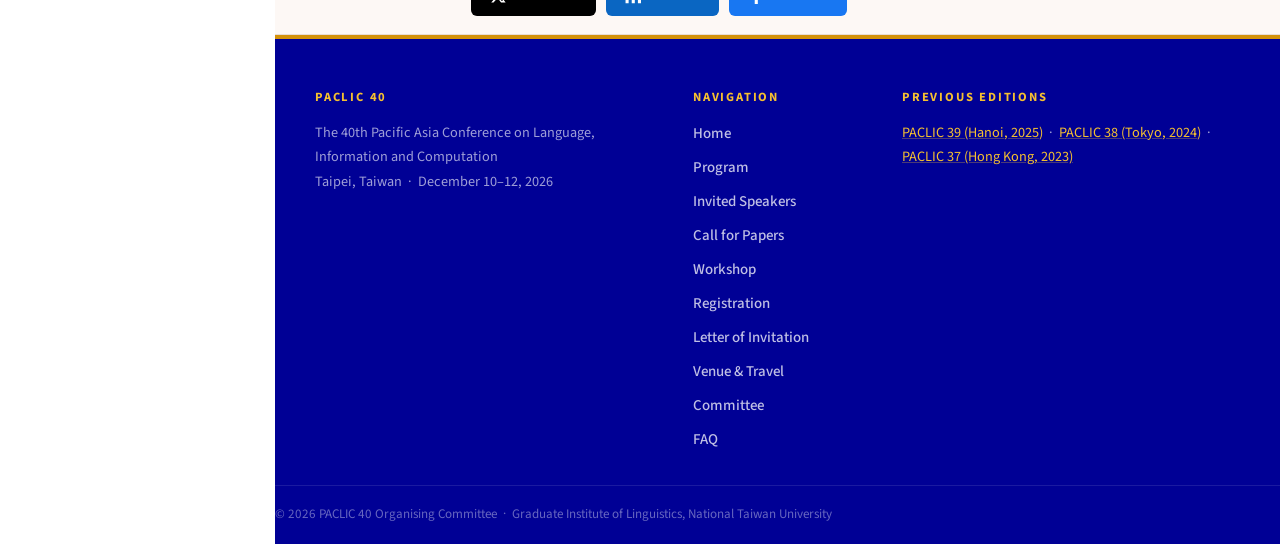
==== commit b9ae445d: "Add files via upload" ====
--- a/index.html
+++ b/index.html
@@ -283,7 +283,7 @@
             </div>
             <!-- Newest first. The first 3 items are shown; older ones appear via "Show older news". -->
             <ul class="news-list" id="newsList">
-              <li class="news-item"><span class="news-date">Oct 2026</span><div class="news-body"><span class="badge new">NEW</span><p><strong>The conference agenda is now available!</strong> See the three-day schedule on the <a href="program.html" style="color:var(--link);text-decoration:underline;font-weight:600;">Program</a> page, where you can search for your paper by author, title or paper ID. Please note that the agenda is subject to change, and the final program will be confirmed closer to the conference dates.</p></div></li>
+              <li class="news-item"><span class="news-date">Oct 2026</span><div class="news-body"><span class="badge new">NEW</span><p><strong>The conference agenda is now available!</strong> See the three-day schedule on the <a href="program.html" style="color:var(--link);text-decoration:underline;font-weight:600;">Program</a> page and search for your paper by author, title or paper ID. The agenda may be updated as arrangements are finalized, so please check the &ldquo;last updated&rdquo; date on the Program page for the latest version.</p></div></li>
               <li class="news-item"><span class="news-date">Oct 2026</span><div class="news-body"><p><strong>Notifications of acceptance have been sent!</strong> Please check your email, including your spam folder. Camera-ready papers are due <strong>October 17, 2026</strong>.</p></div></li>
               <li class="news-item"><span class="news-date">Oct 2026</span><div class="news-body"><p><strong>Registration is now open!</strong> Early bird rates are available until <strong>November 20, 2026</strong>, and regular registration closes <strong>December 9, 2026</strong> (11:59 PM, UTC+8). See fees and details on the <a href="registration.html" style="color:var(--link);text-decoration:underline;font-weight:600;">Registration</a> page.</p></div></li>
               <li class="news-item"><span class="news-date">Sep 2026</span><div class="news-body"><p><strong>Updated dates:</strong> Due to the high number of submissions, the notification of acceptance has been moved to <strong>October 8, 2026</strong> and the camera-ready deadline to <strong>October 17, 2026</strong>. This will ensure every paper receives a careful and thorough evaluation. We appreciate your patience.</p></div></li>
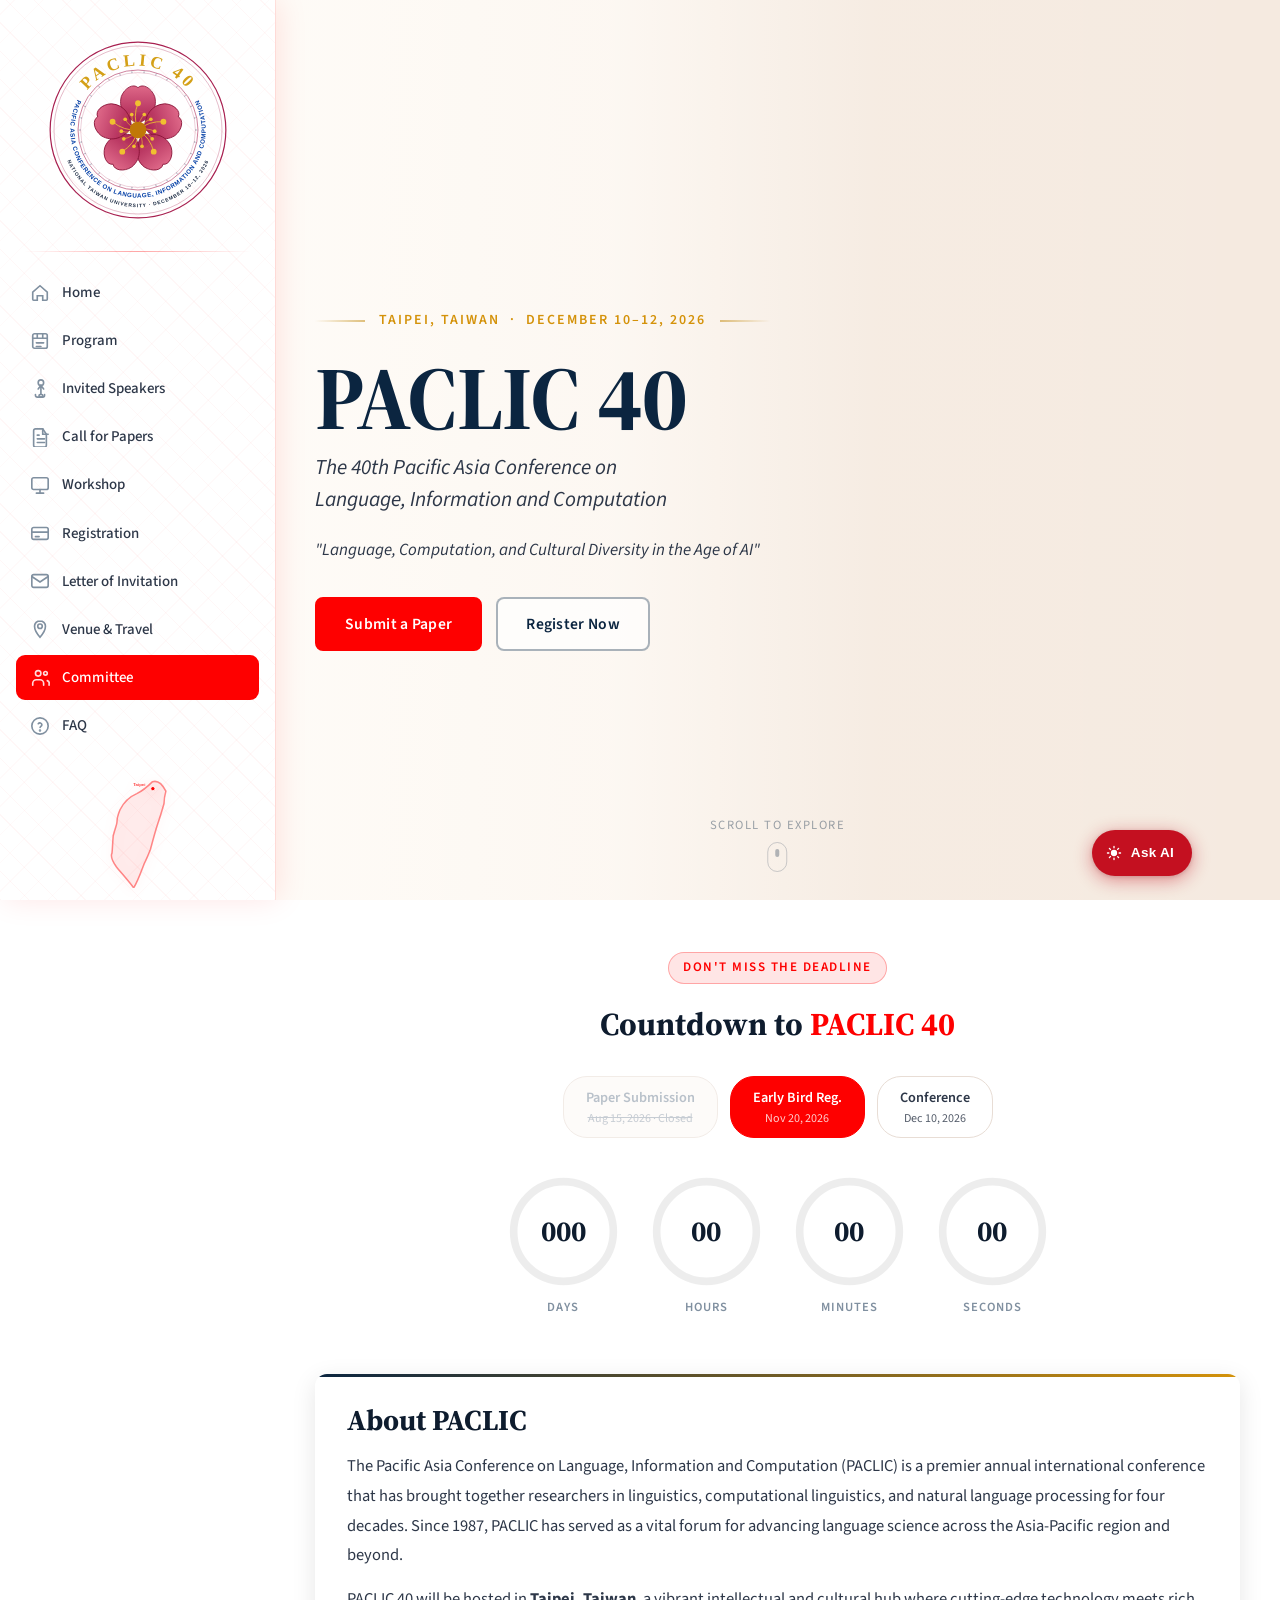
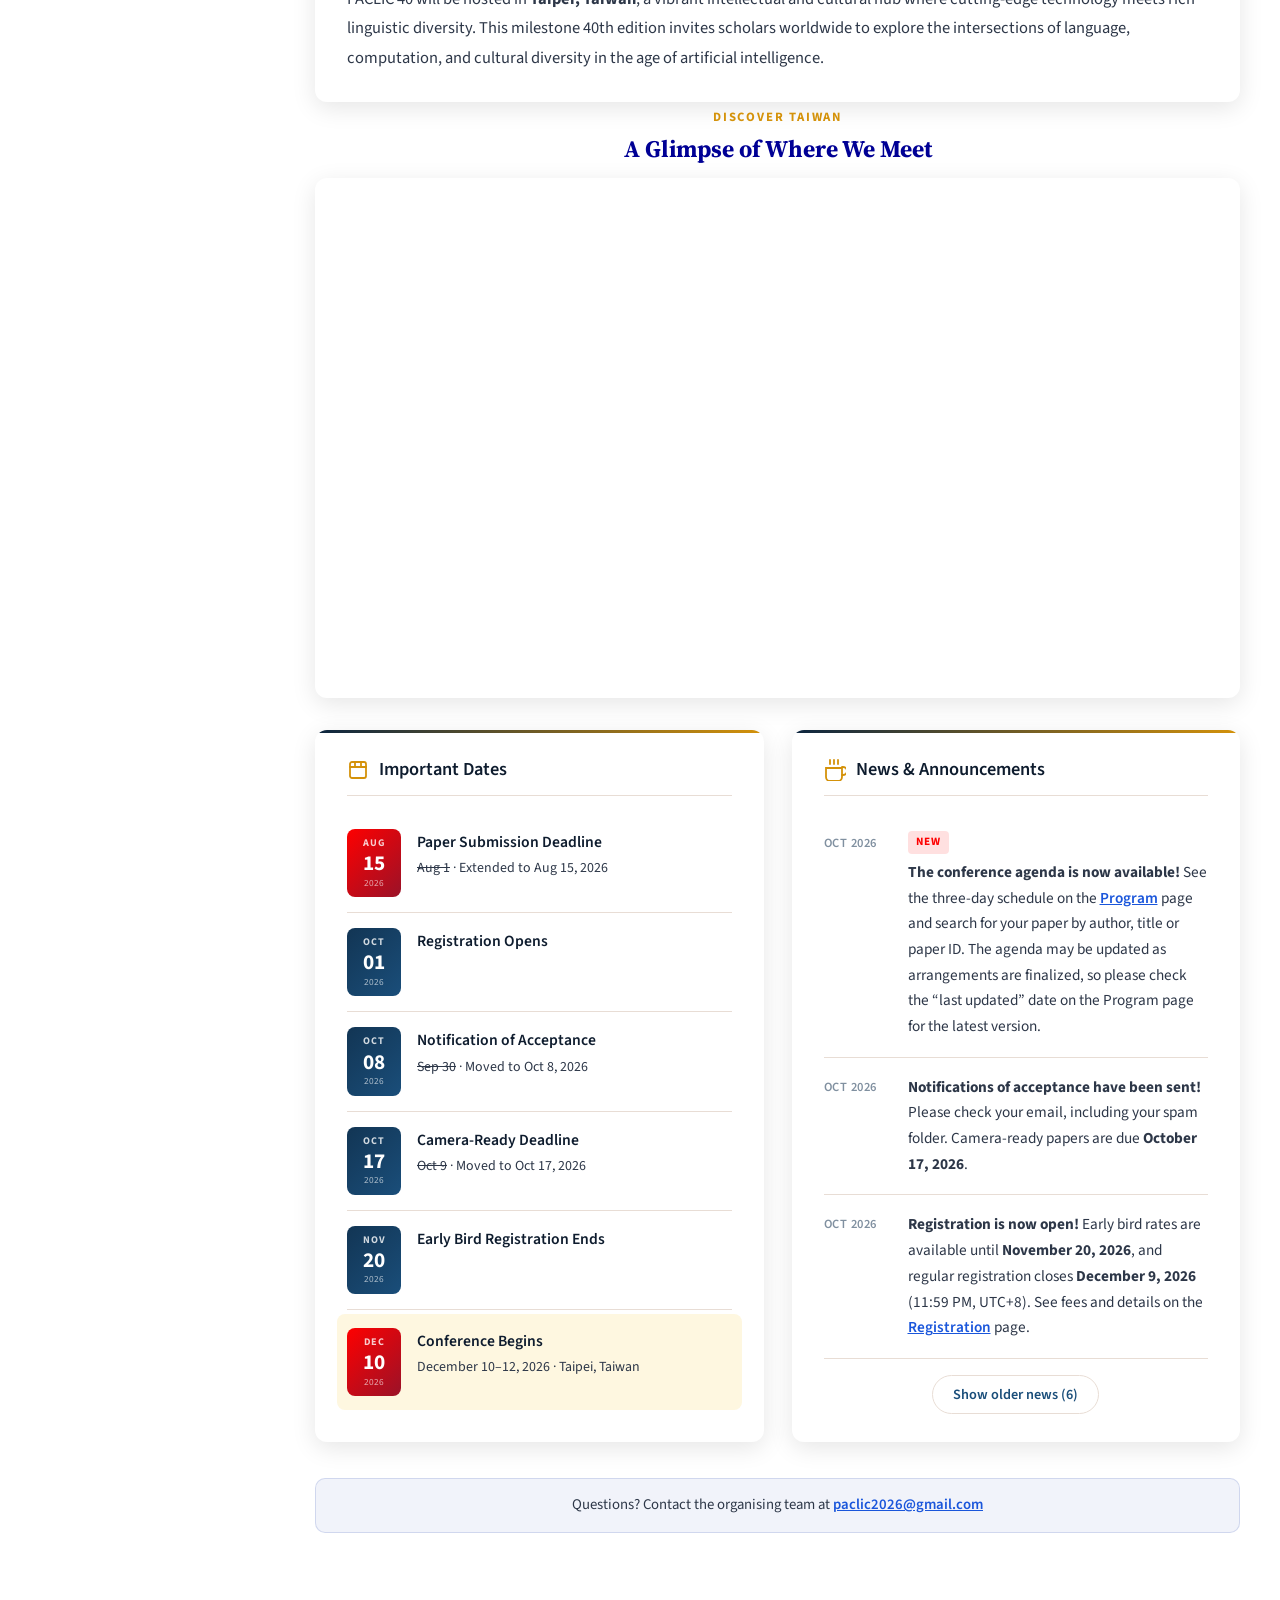
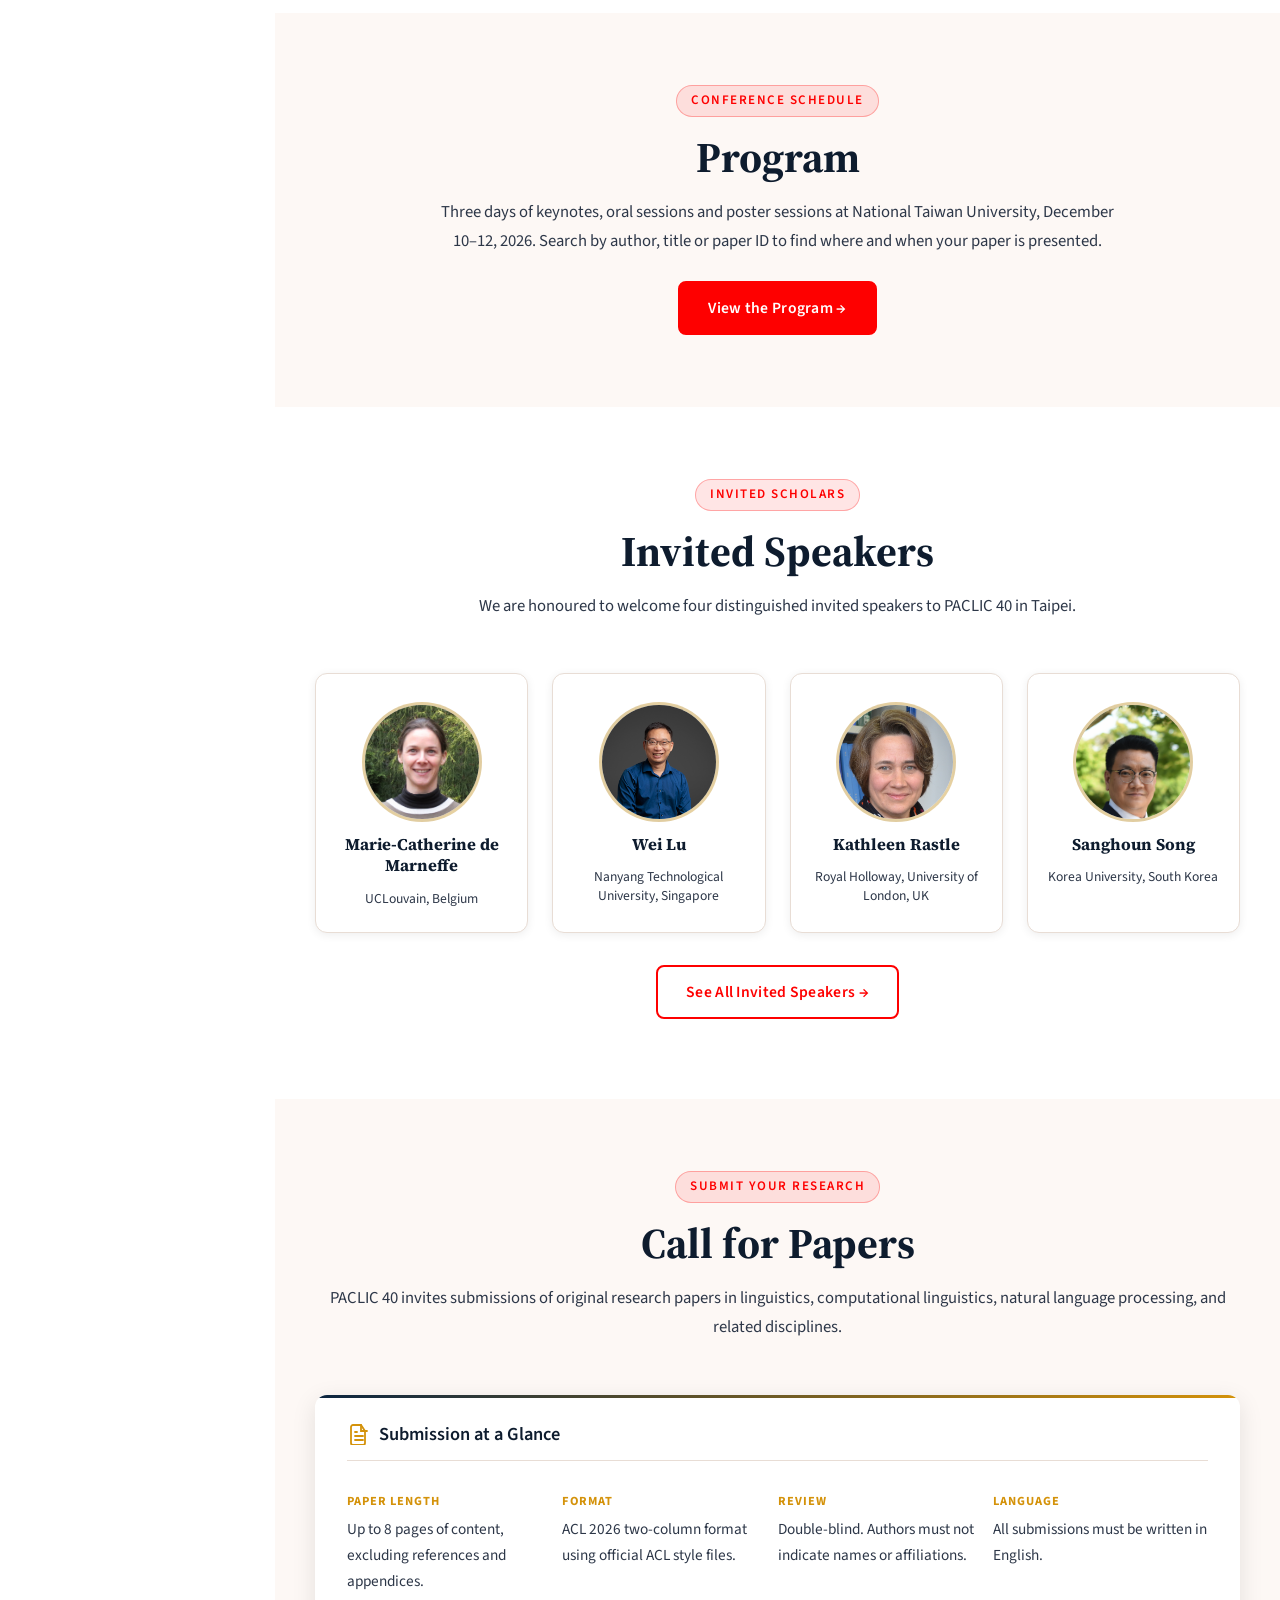
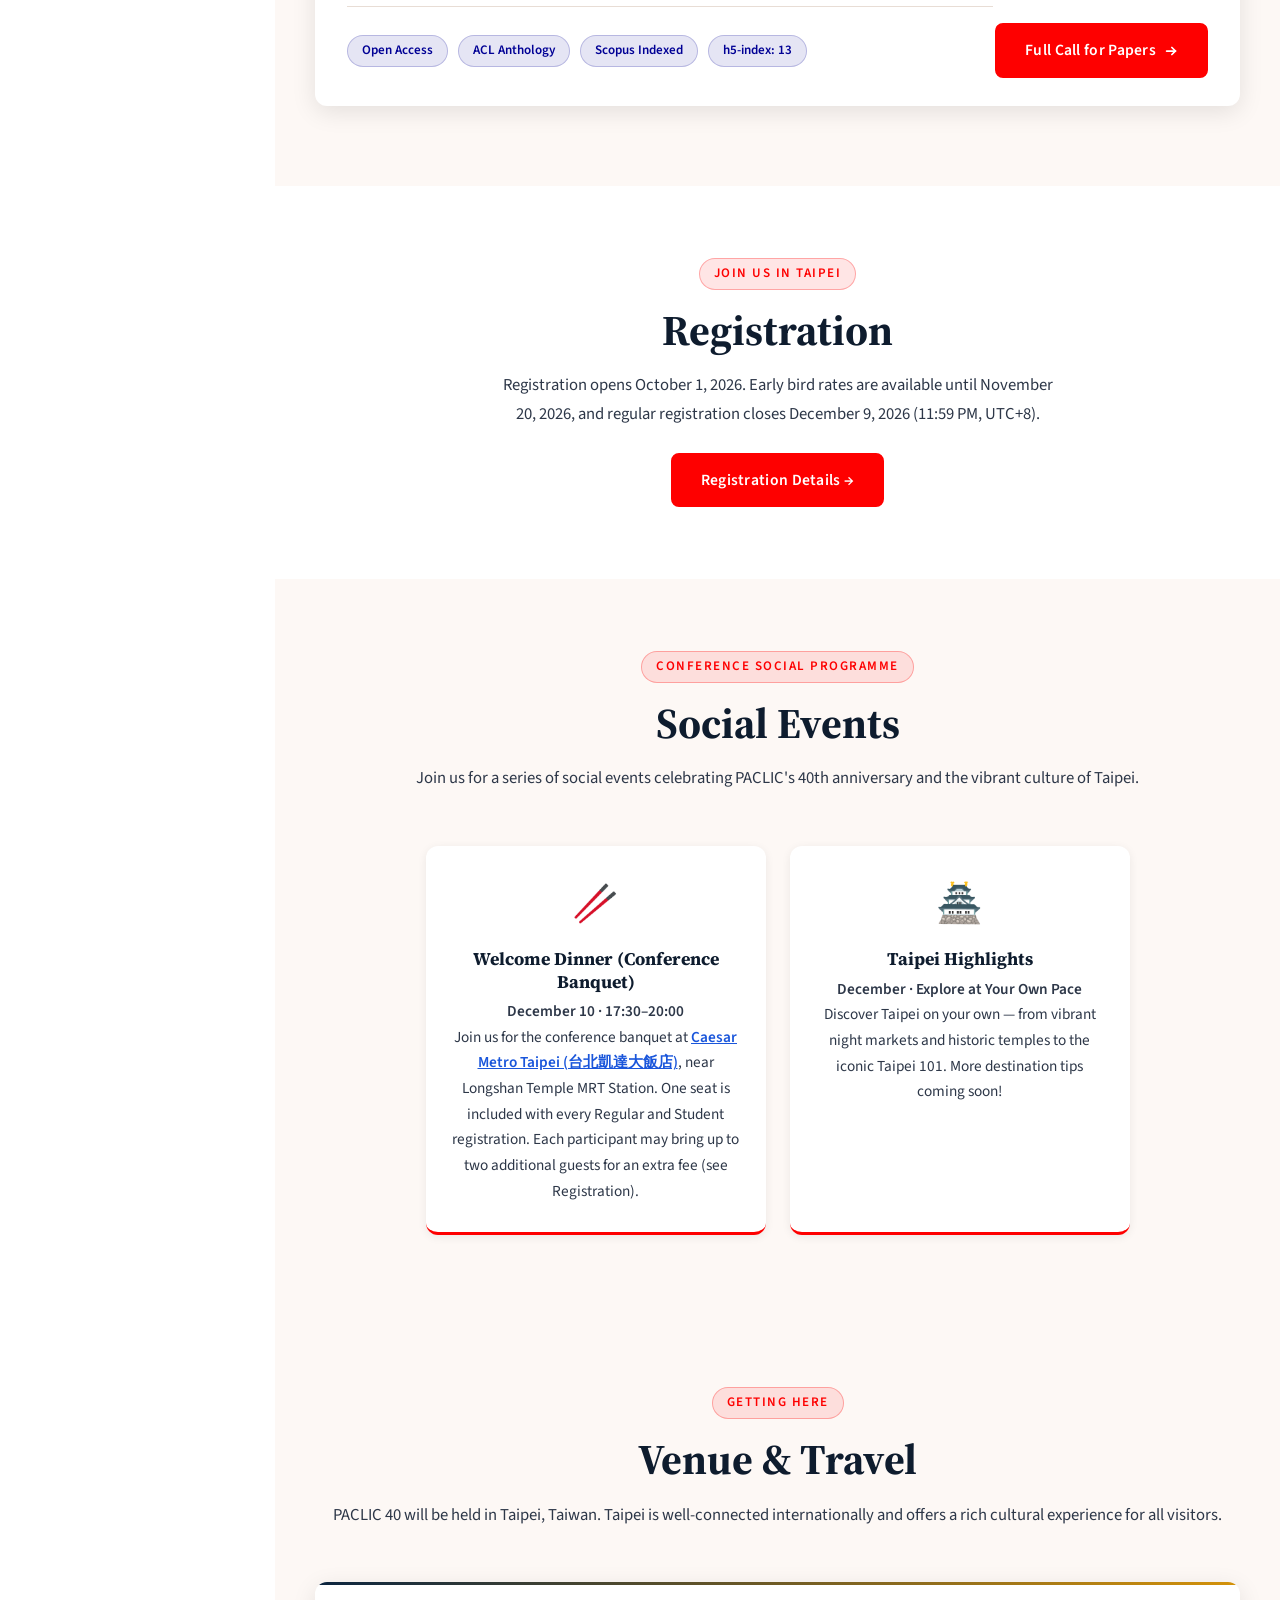
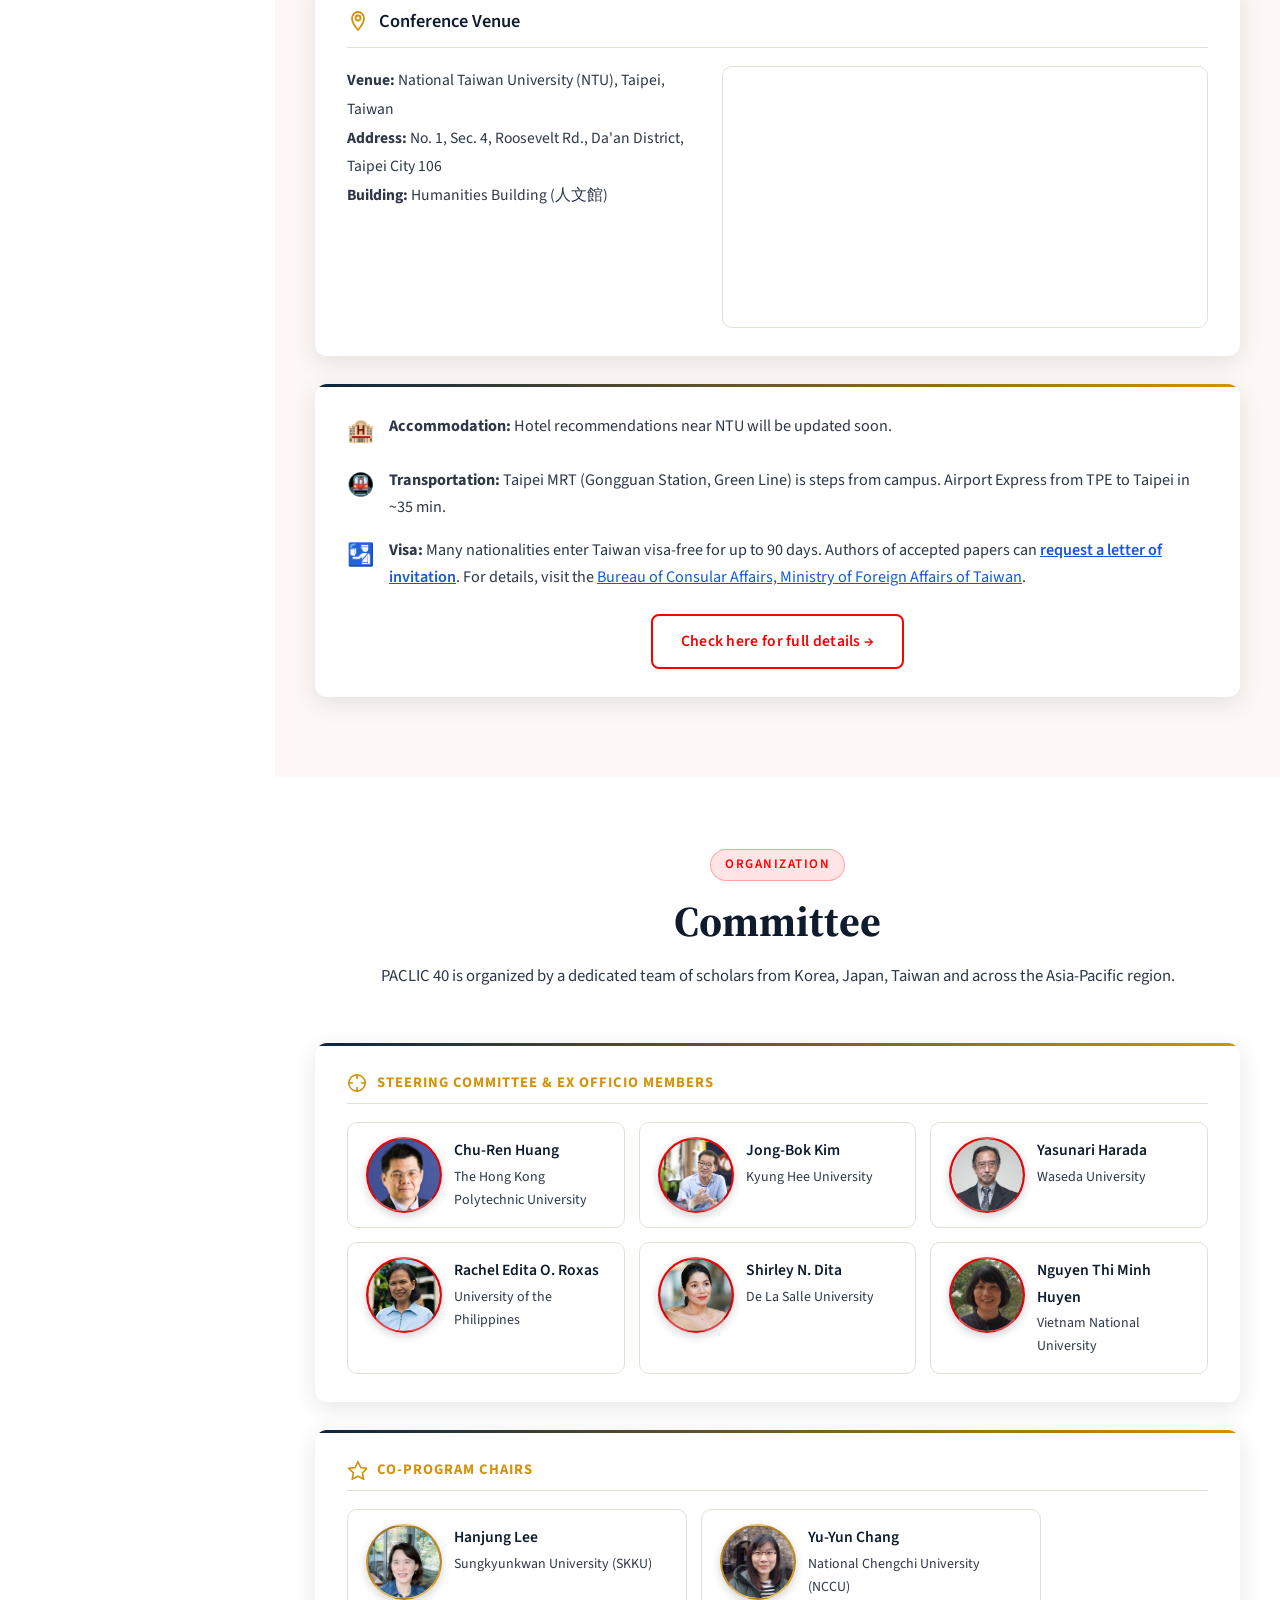
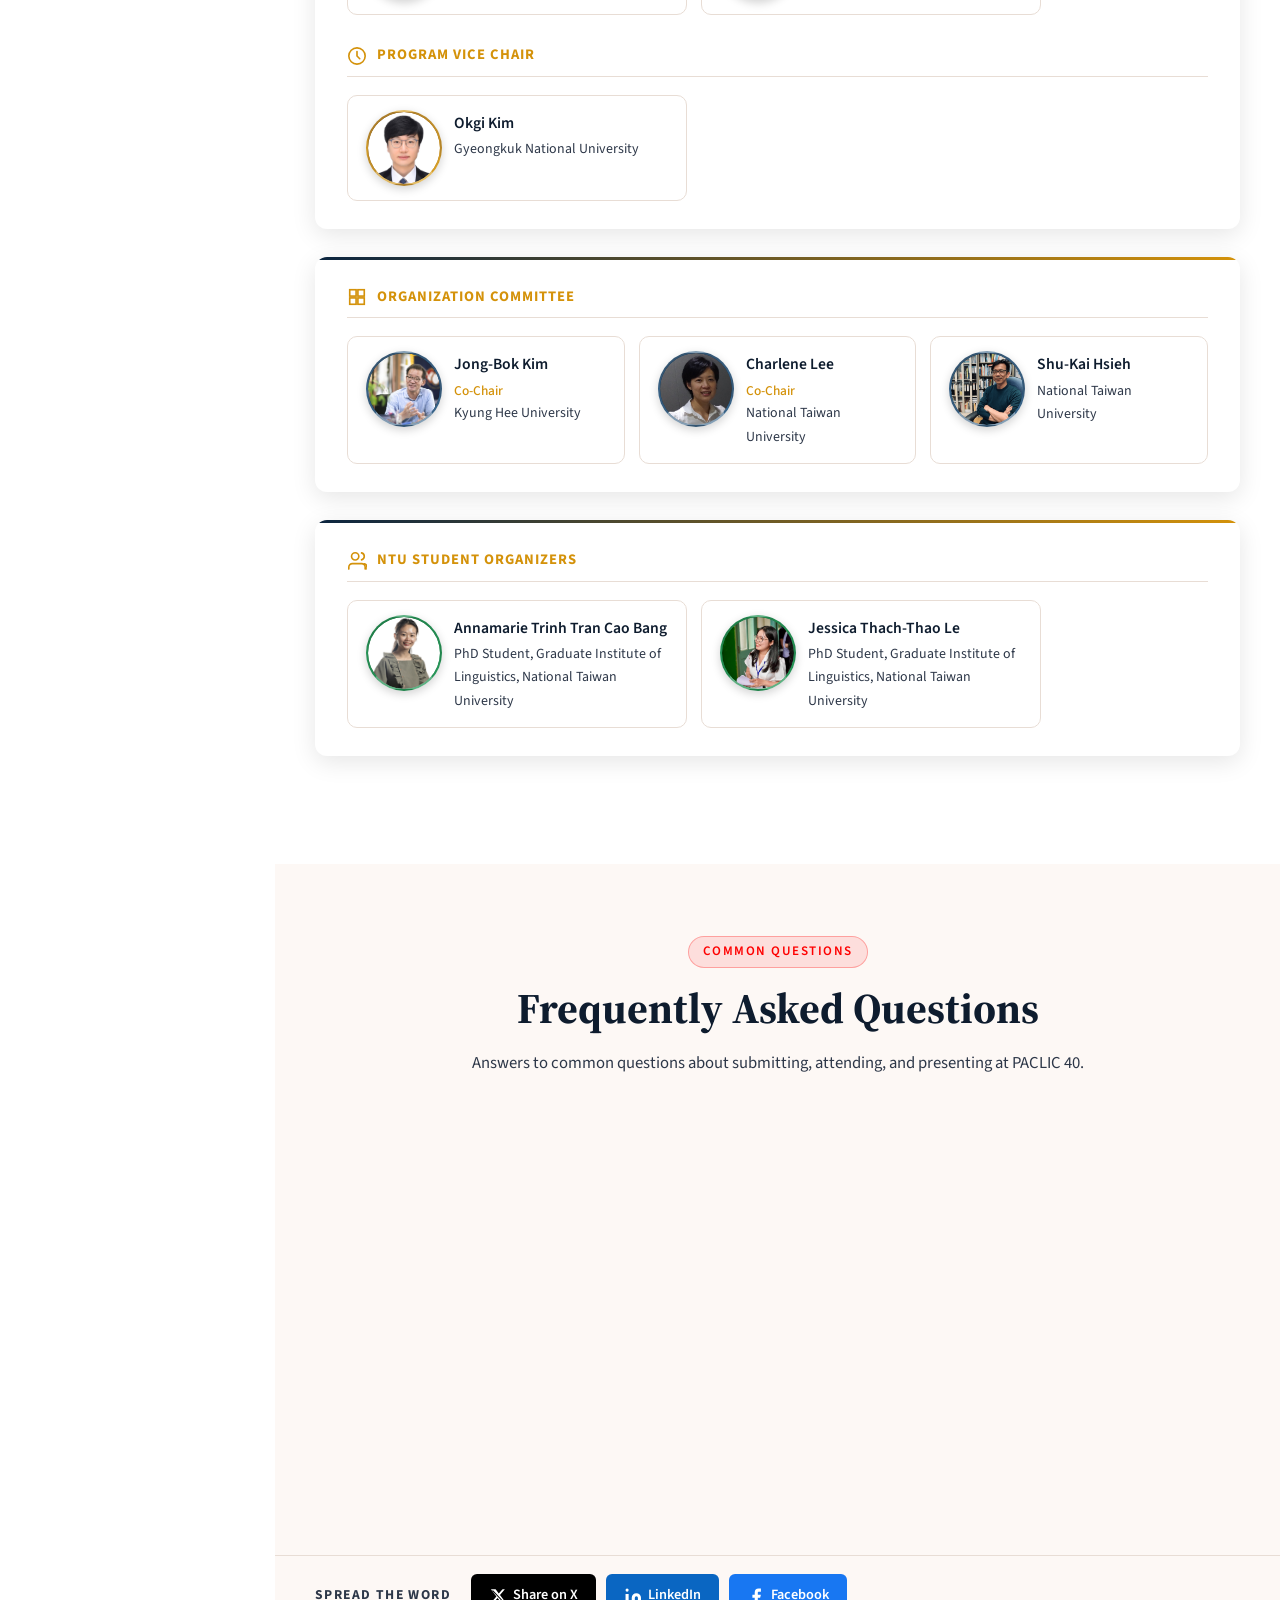
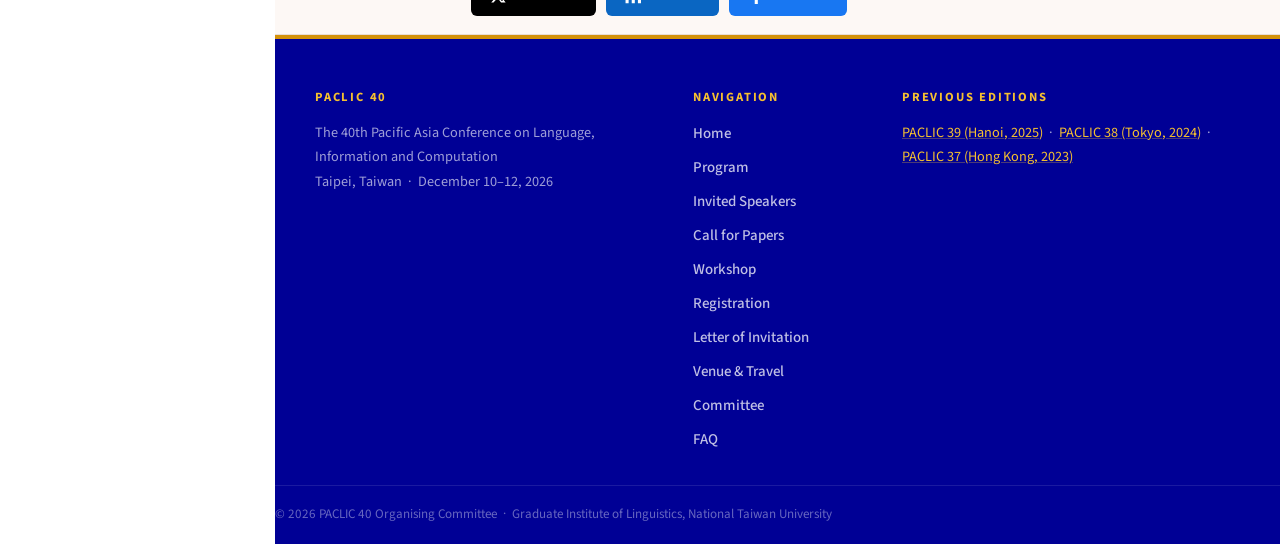
==== commit bb7e755d: "Add files via upload" ====
--- a/index.html
+++ b/index.html
@@ -437,15 +437,15 @@
             <div class="venue-detail">
               <strong>Venue:</strong> National Taiwan University (NTU), Taipei, Taiwan<br/>
               <strong>Address:</strong> No. 1, Sec. 4, Roosevelt Rd., Da'an District, Taipei City 106<br/>
-              <strong>Building:</strong> Specific venue building will be confirmed and updated soon
+              <strong>Building:</strong> Humanities Building (人文館)
             </div>
             <div class="map-placeholder" style="position:relative;">
               <iframe
-                src="https://www.google.com/maps/embed?pb=!1m18!1m12!1m3!1d3615.375847979177!2d121.53823731538843!3d25.017408383982077!2m3!1f0!2f0!3f0!3m2!1i1024!2i768!4f13.1!3m3!1m2!1s0x3442a9681618dbbd%3A0x10069bba0f862e60!2sNational%20Taiwan%20University!5e0!3m2!1sen!2stw!4v1617000000000!5m2!1sen!2stw"
+                src="https://www.google.com/maps?q=25.017947,121.5345148&amp;hl=en&amp;z=17&amp;output=embed"
                 width="100%" height="260" style="border:0;border-radius:8px;display:block;"
-                allowfullscreen="" loading="lazy" referrerpolicy="no-referrer-when-downgrade" title="National Taiwan University on Google Maps">
+                allowfullscreen="" loading="lazy" referrerpolicy="no-referrer-when-downgrade" title="Humanities Building, National Taiwan University on Google Maps">
               </iframe>
-              <a href="https://www.google.com.tw/maps/place/National+Taiwan+University/@25.0173405,121.5397518,17z/data=!3m1!4b1!4m6!3m5!1s0x3442a989fe322ea9:0x21750404ee1d7f66!8m2!3d25.0173405!4d121.5397518!16zL20vMDFjc3Fn?entry=ttu&g_ep=EgoyMDI2MDQwOC4wIKXMDSoASAFQAw%3D%3D"
+              <a href="https://maps.app.goo.gl/qN299q5RT1Qs21Be7"
                 target="_blank" rel="noopener"
                 style="position:absolute;inset:0;border-radius:8px;cursor:pointer;"></a>
             </div>
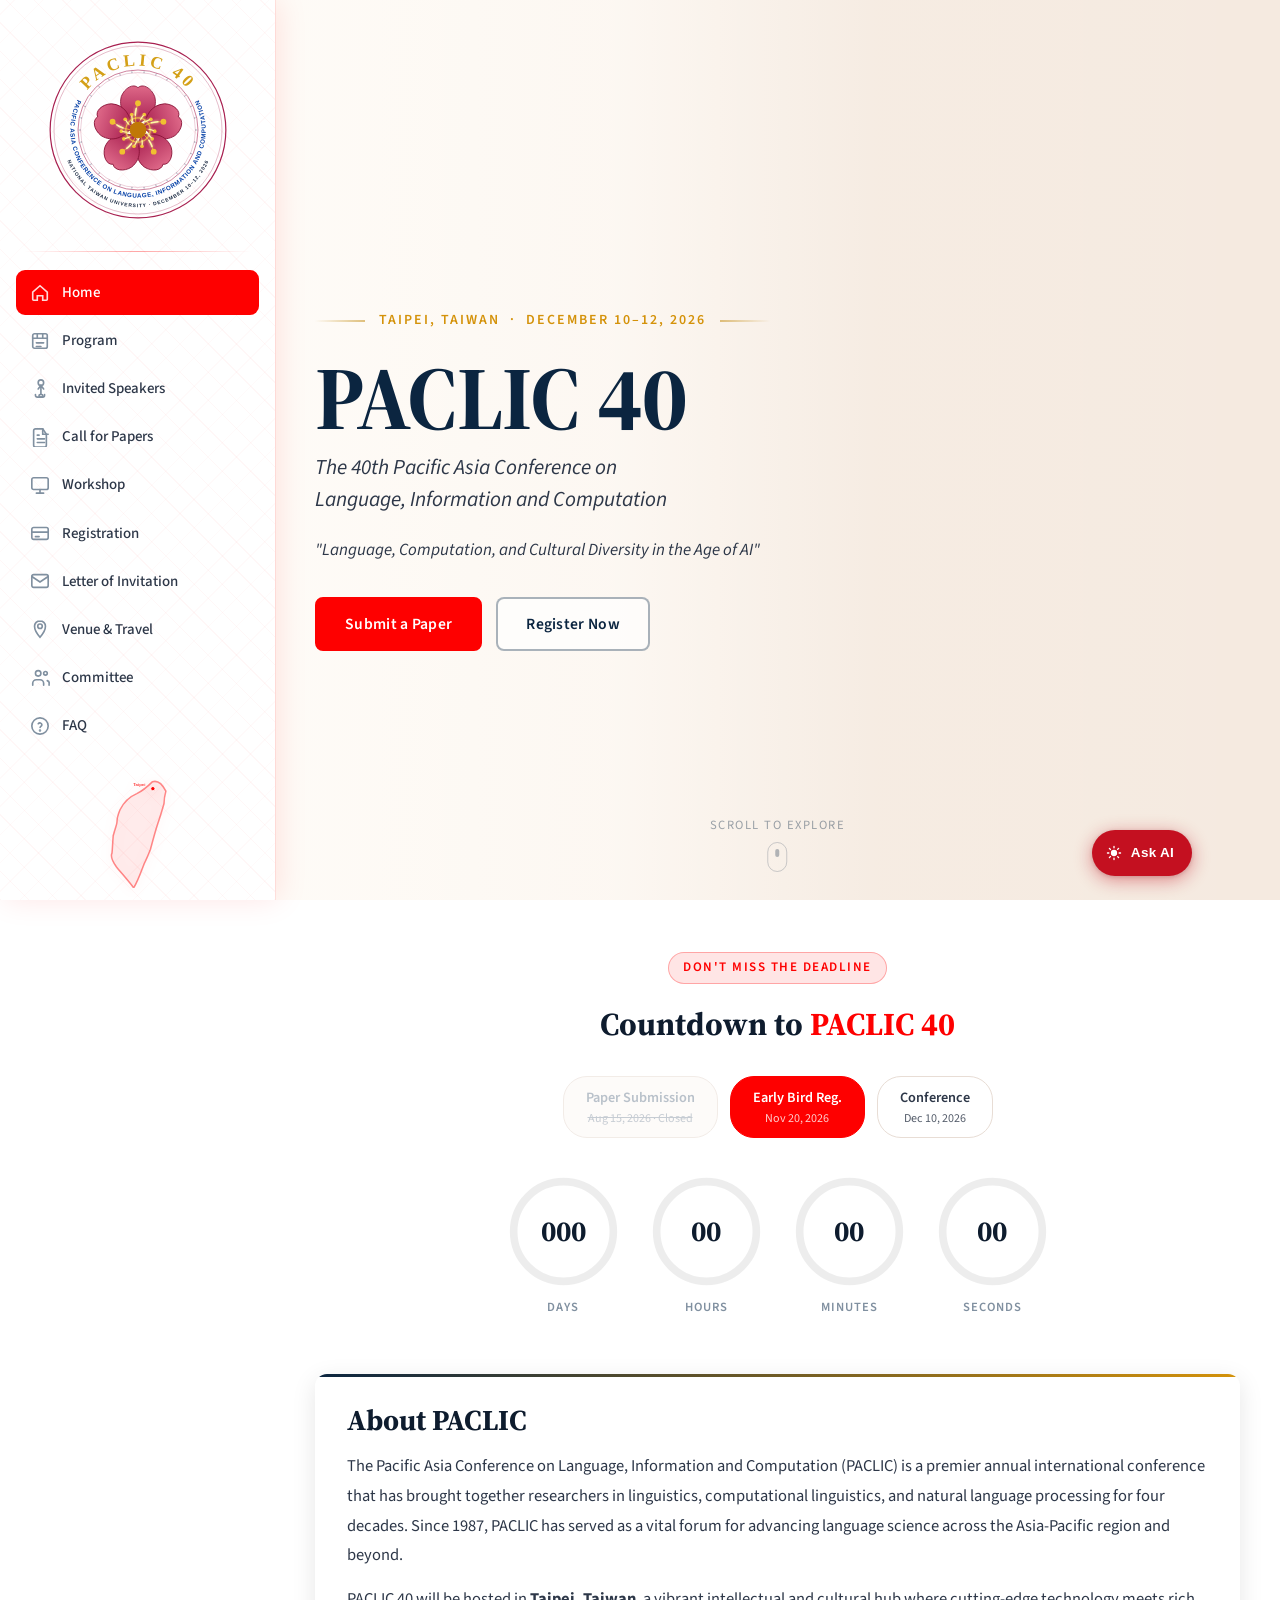
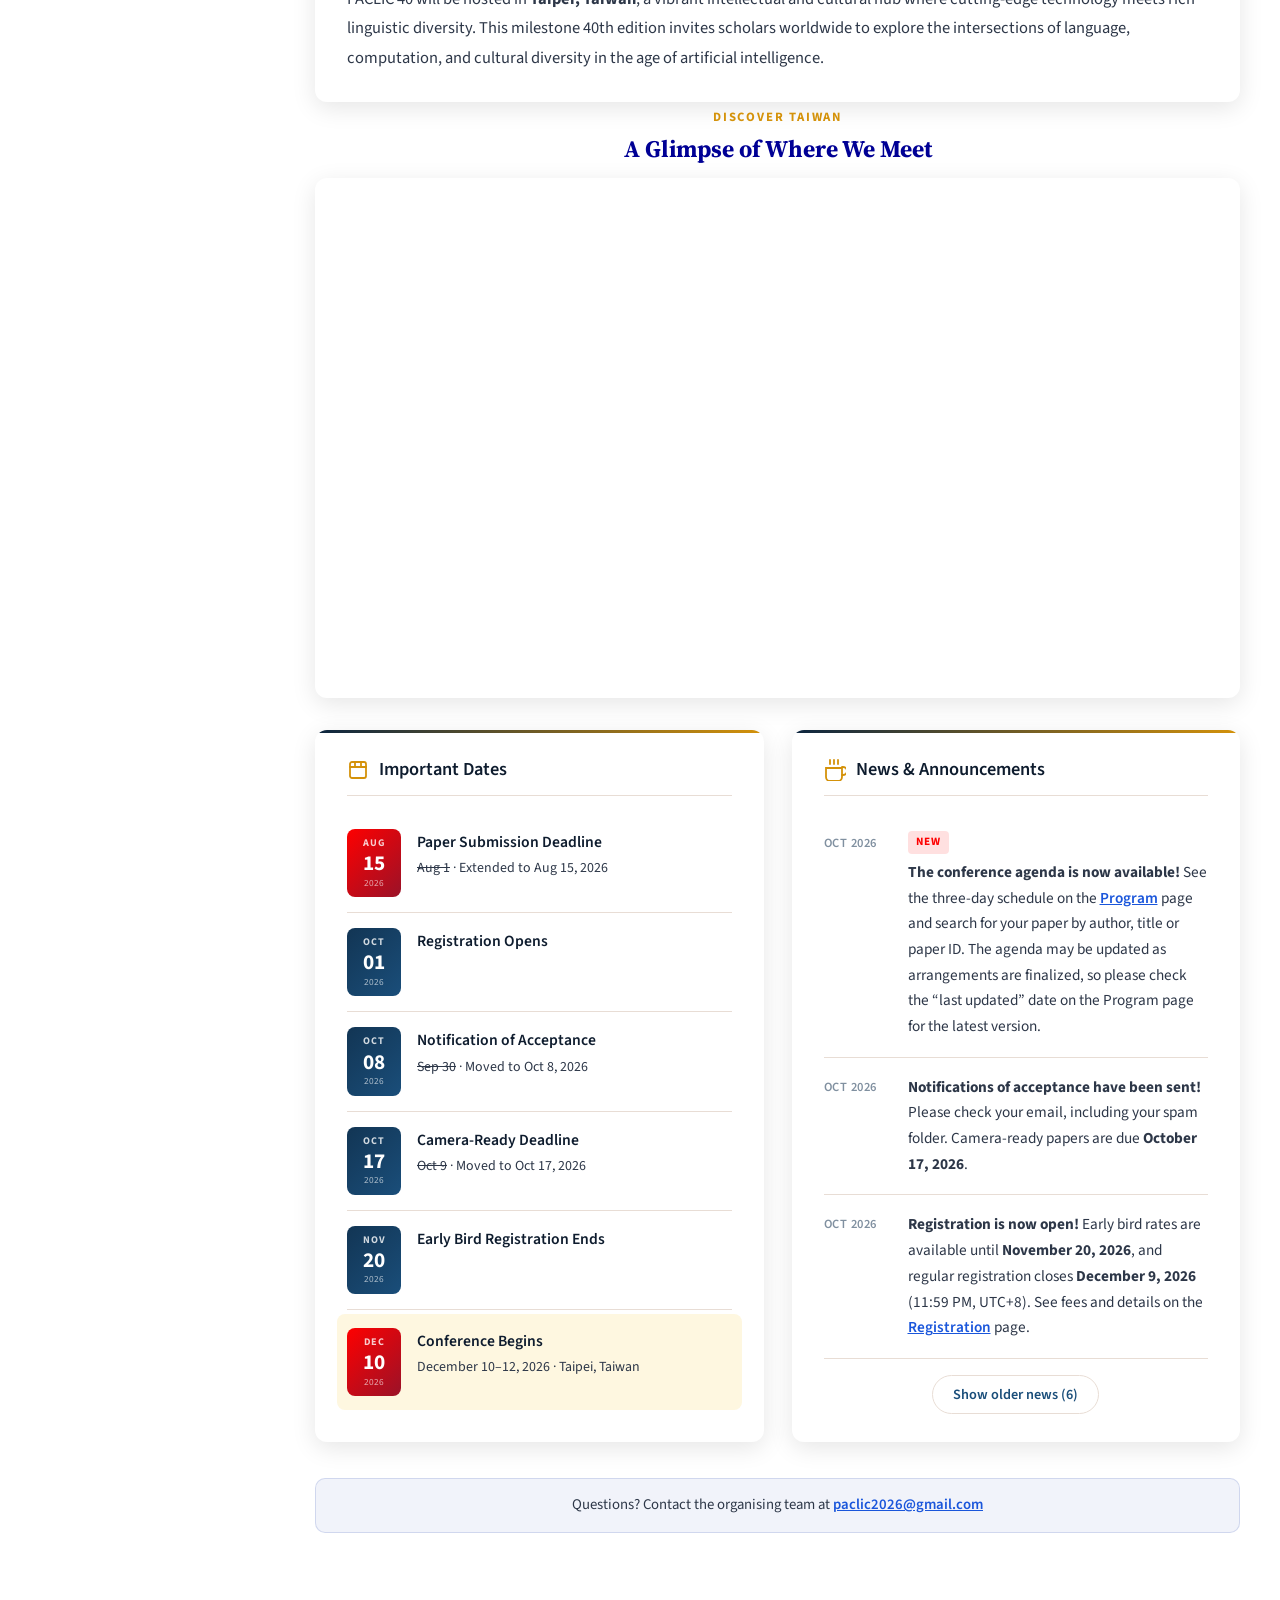
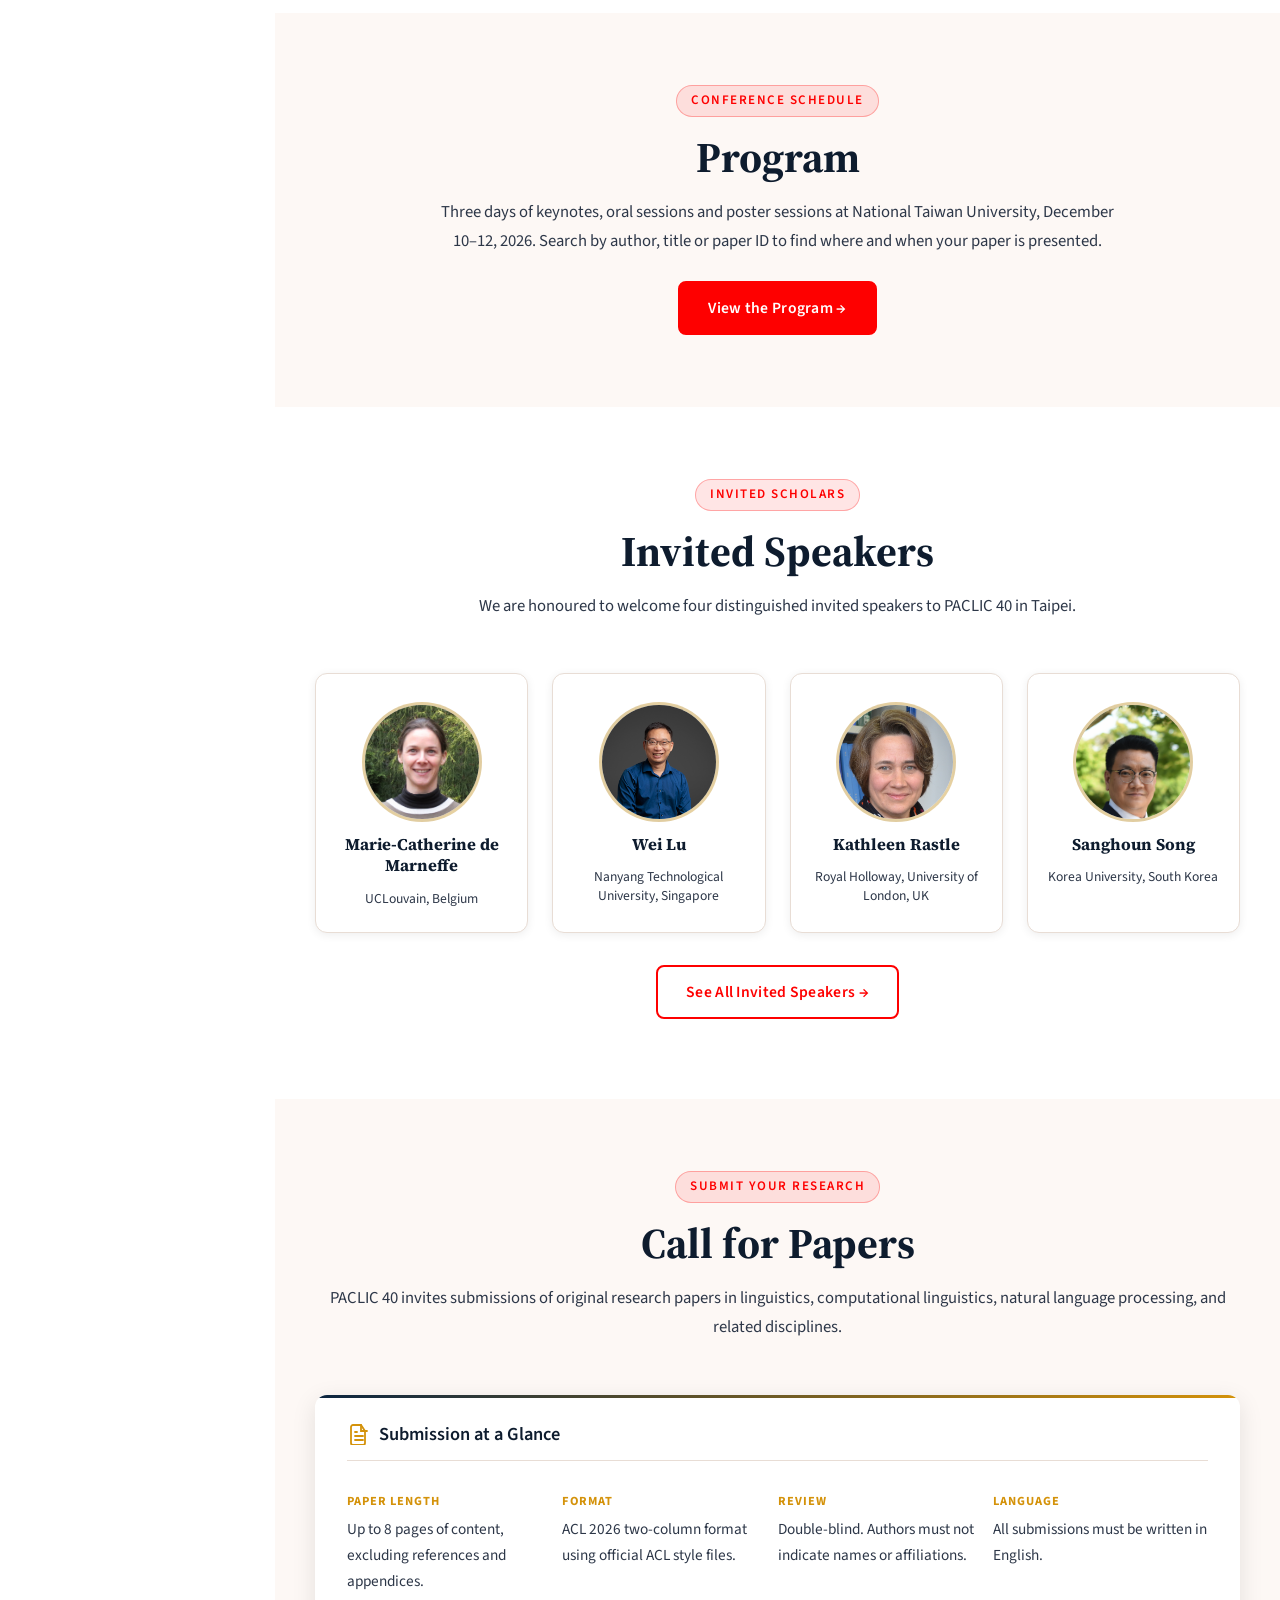
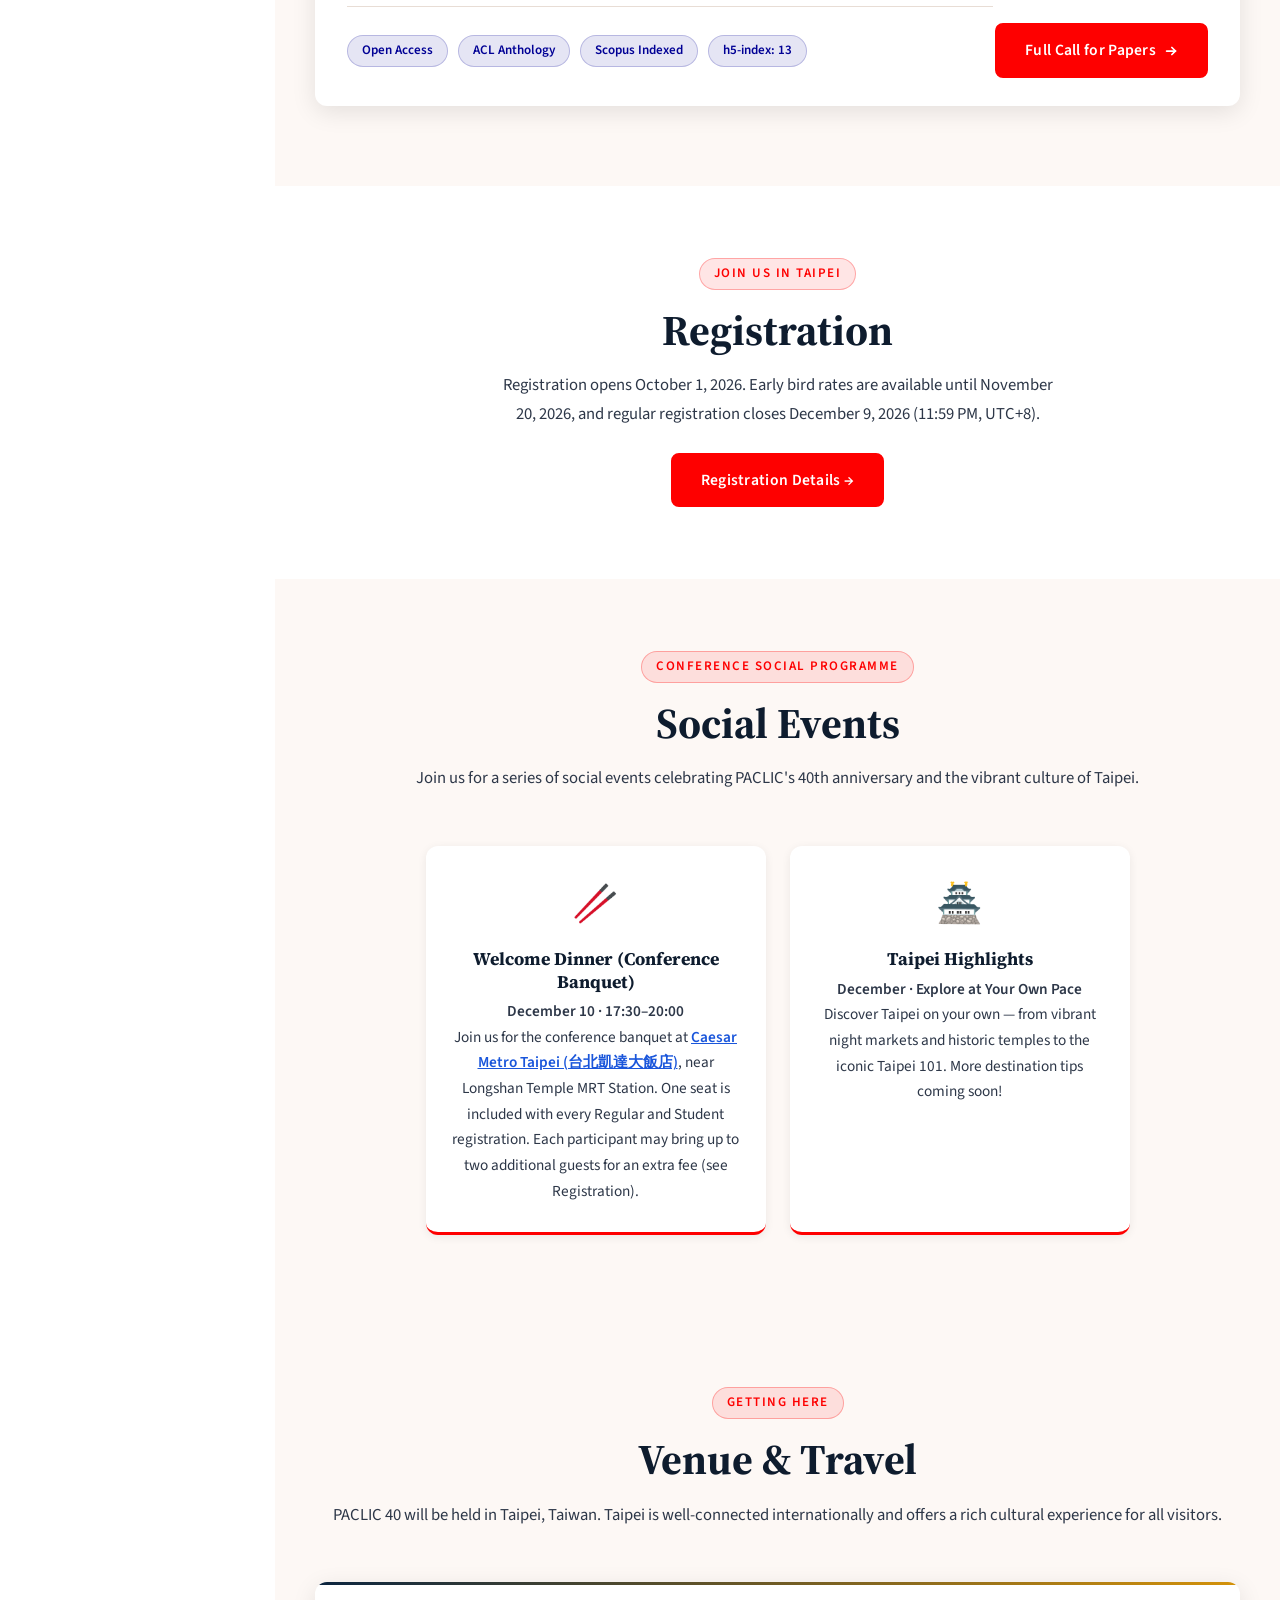
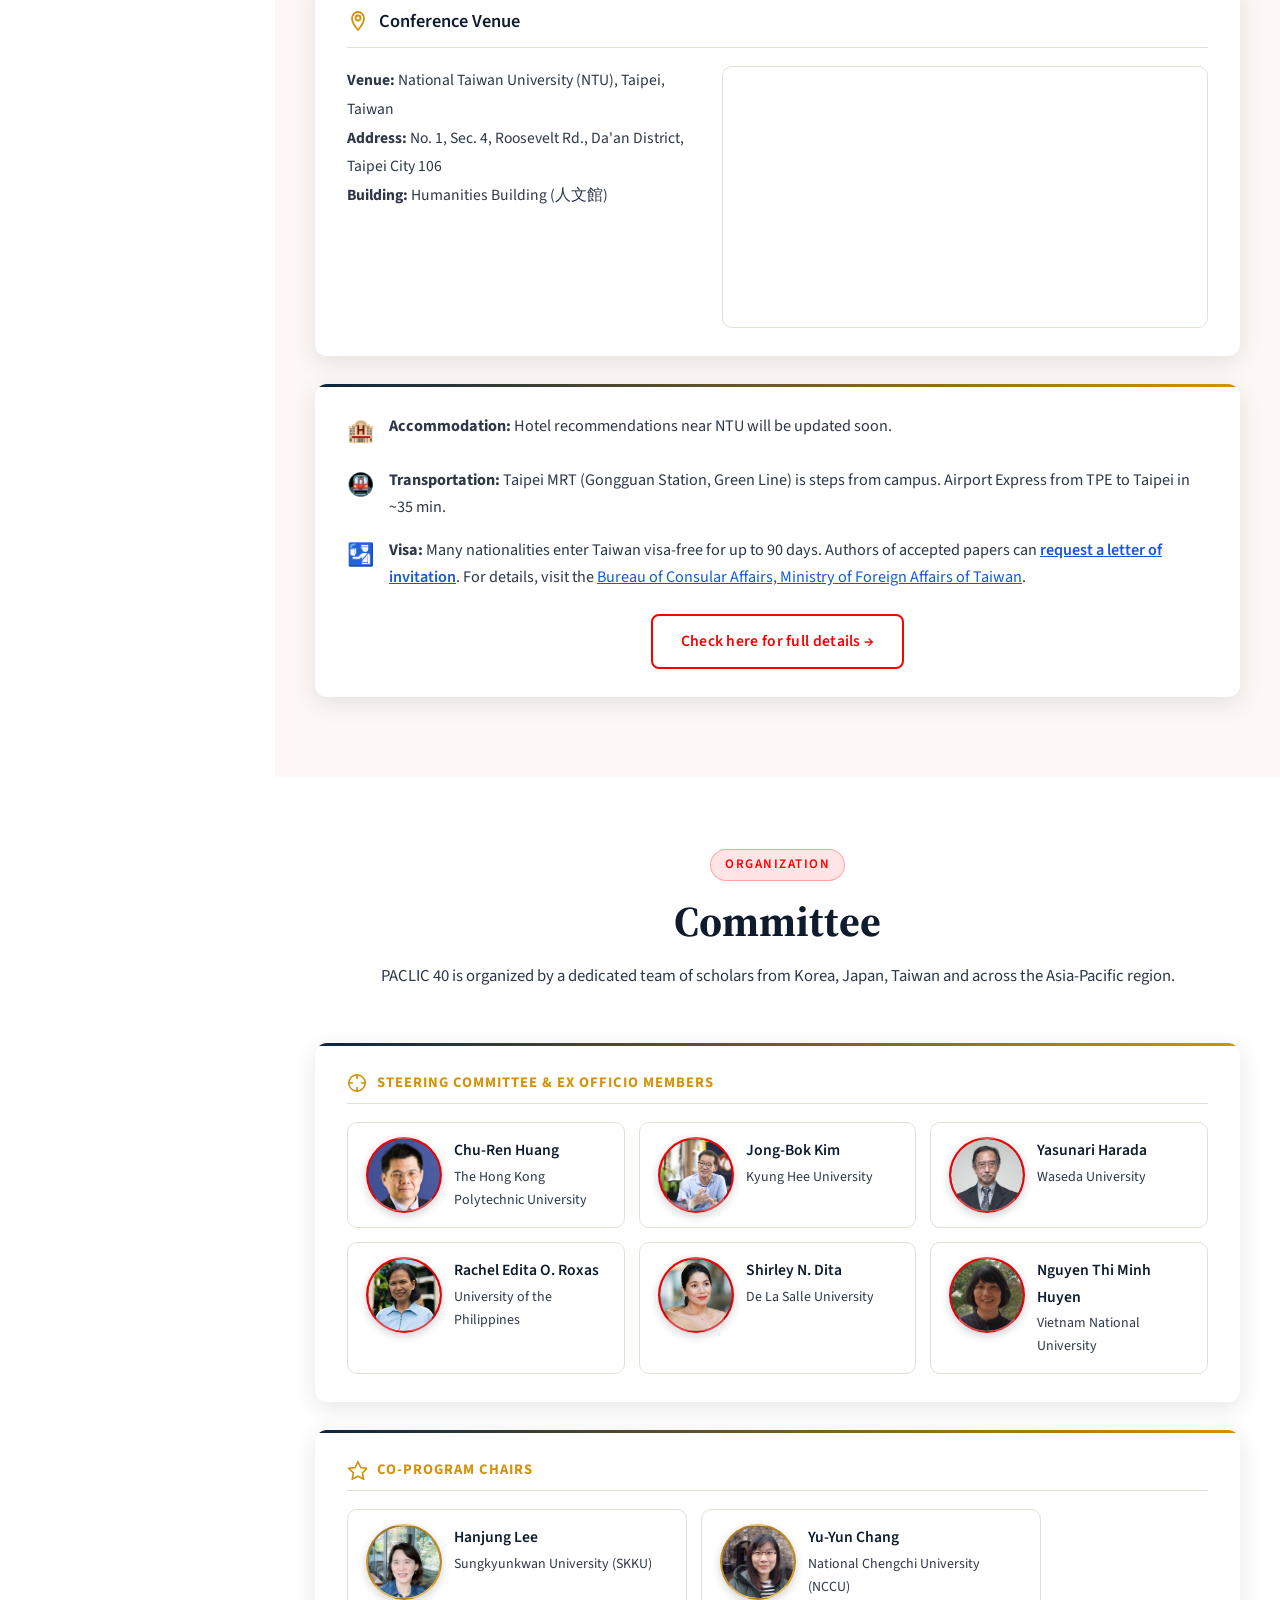
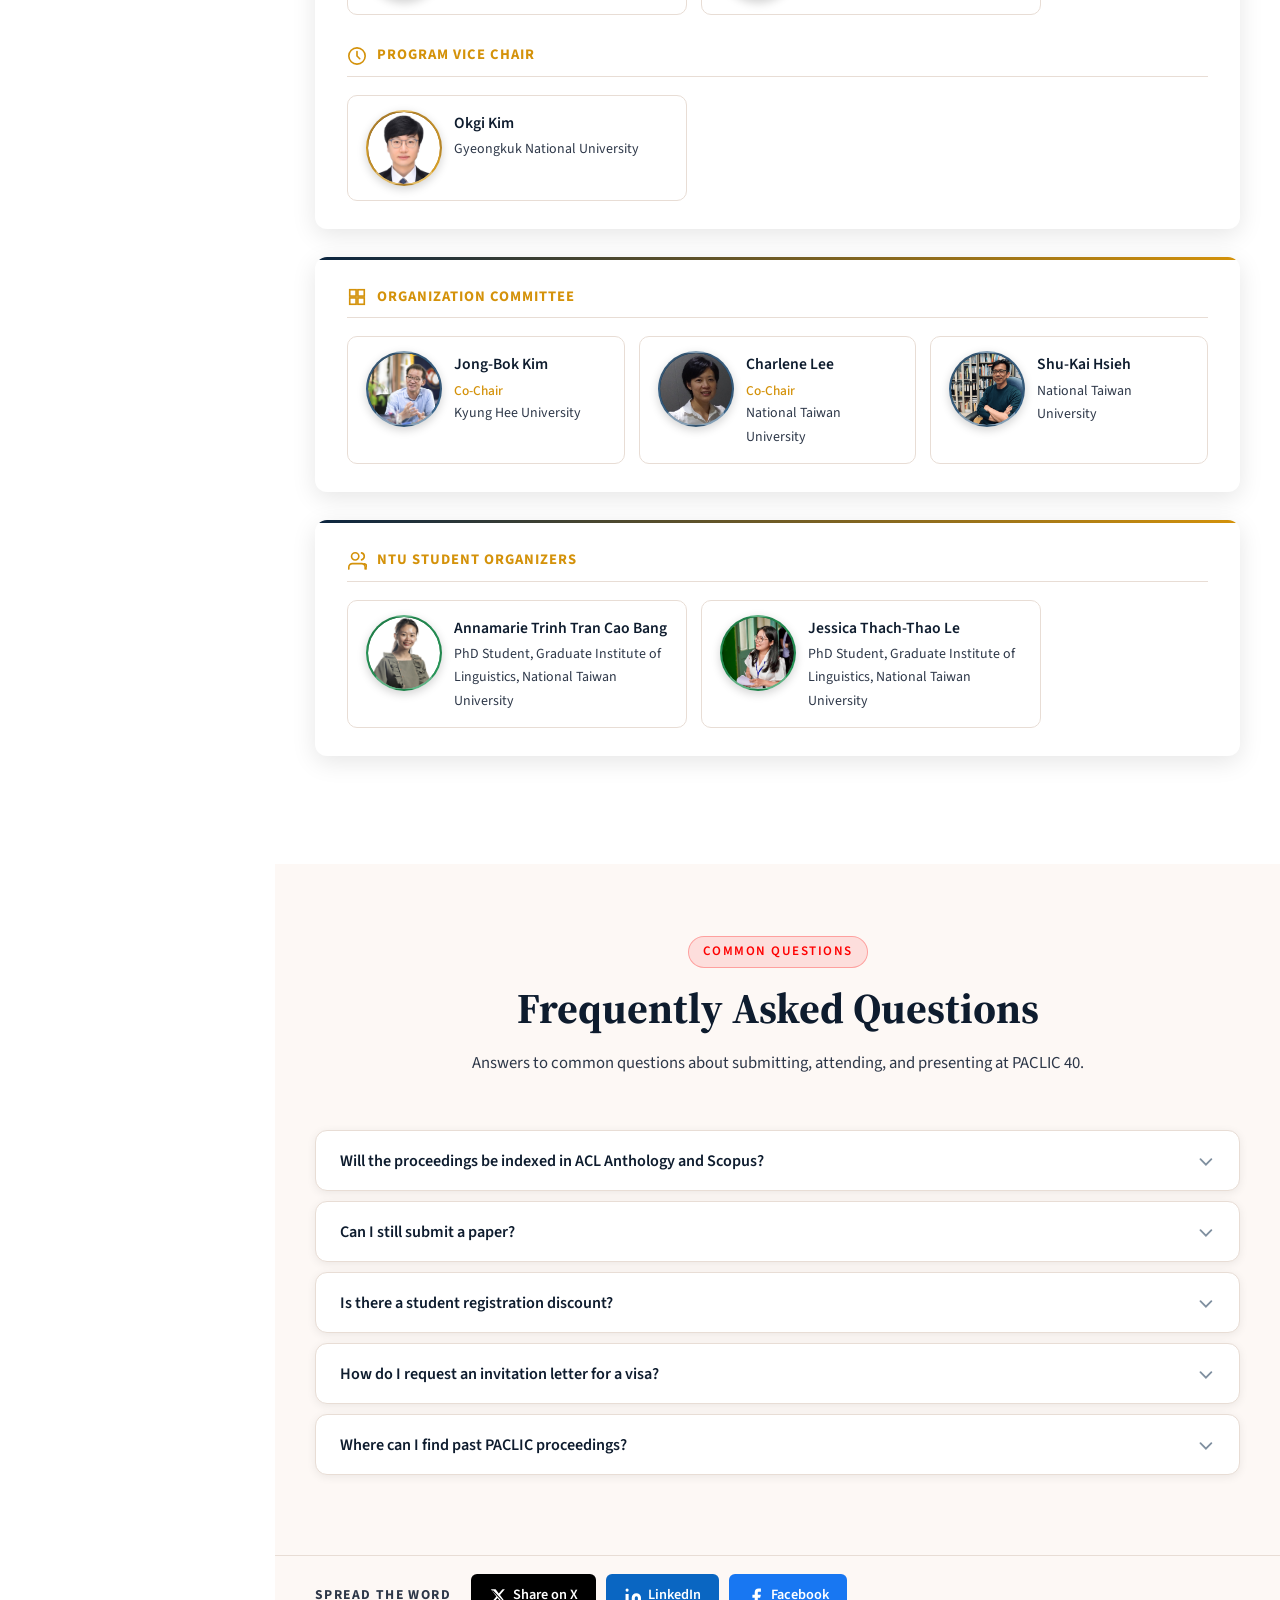
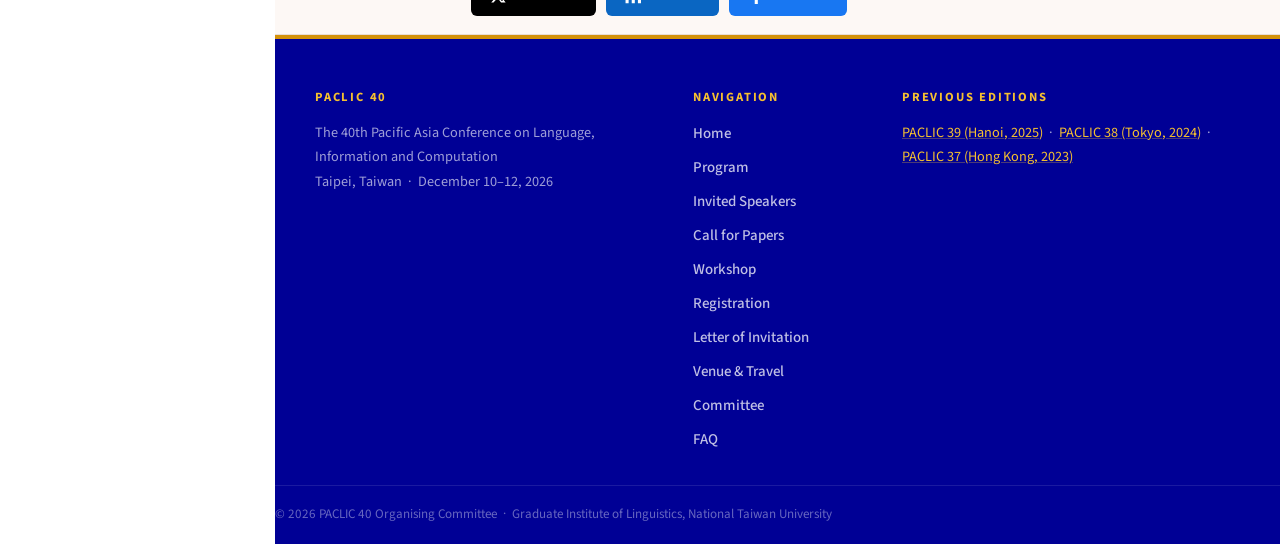
==== commit a876ebdd: "Add files via upload" ====
--- a/index.html
+++ b/index.html
@@ -441,11 +441,11 @@
             </div>
             <div class="map-placeholder" style="position:relative;">
               <iframe
-                src="https://www.google.com/maps?q=25.017947,121.5345148&amp;hl=en&amp;z=17&amp;output=embed"
+                src="https://www.google.com/maps?q=25.0175706,121.534339&amp;hl=en&amp;z=17&amp;output=embed"
                 width="100%" height="260" style="border:0;border-radius:8px;display:block;"
                 allowfullscreen="" loading="lazy" referrerpolicy="no-referrer-when-downgrade" title="Humanities Building, National Taiwan University on Google Maps">
               </iframe>
-              <a href="https://maps.app.goo.gl/qN299q5RT1Qs21Be7"
+              <a href="https://maps.app.goo.gl/zcjXtcjaxmhxuzK3A"
                 target="_blank" rel="noopener"
                 style="position:absolute;inset:0;border-radius:8px;cursor:pointer;"></a>
             </div>
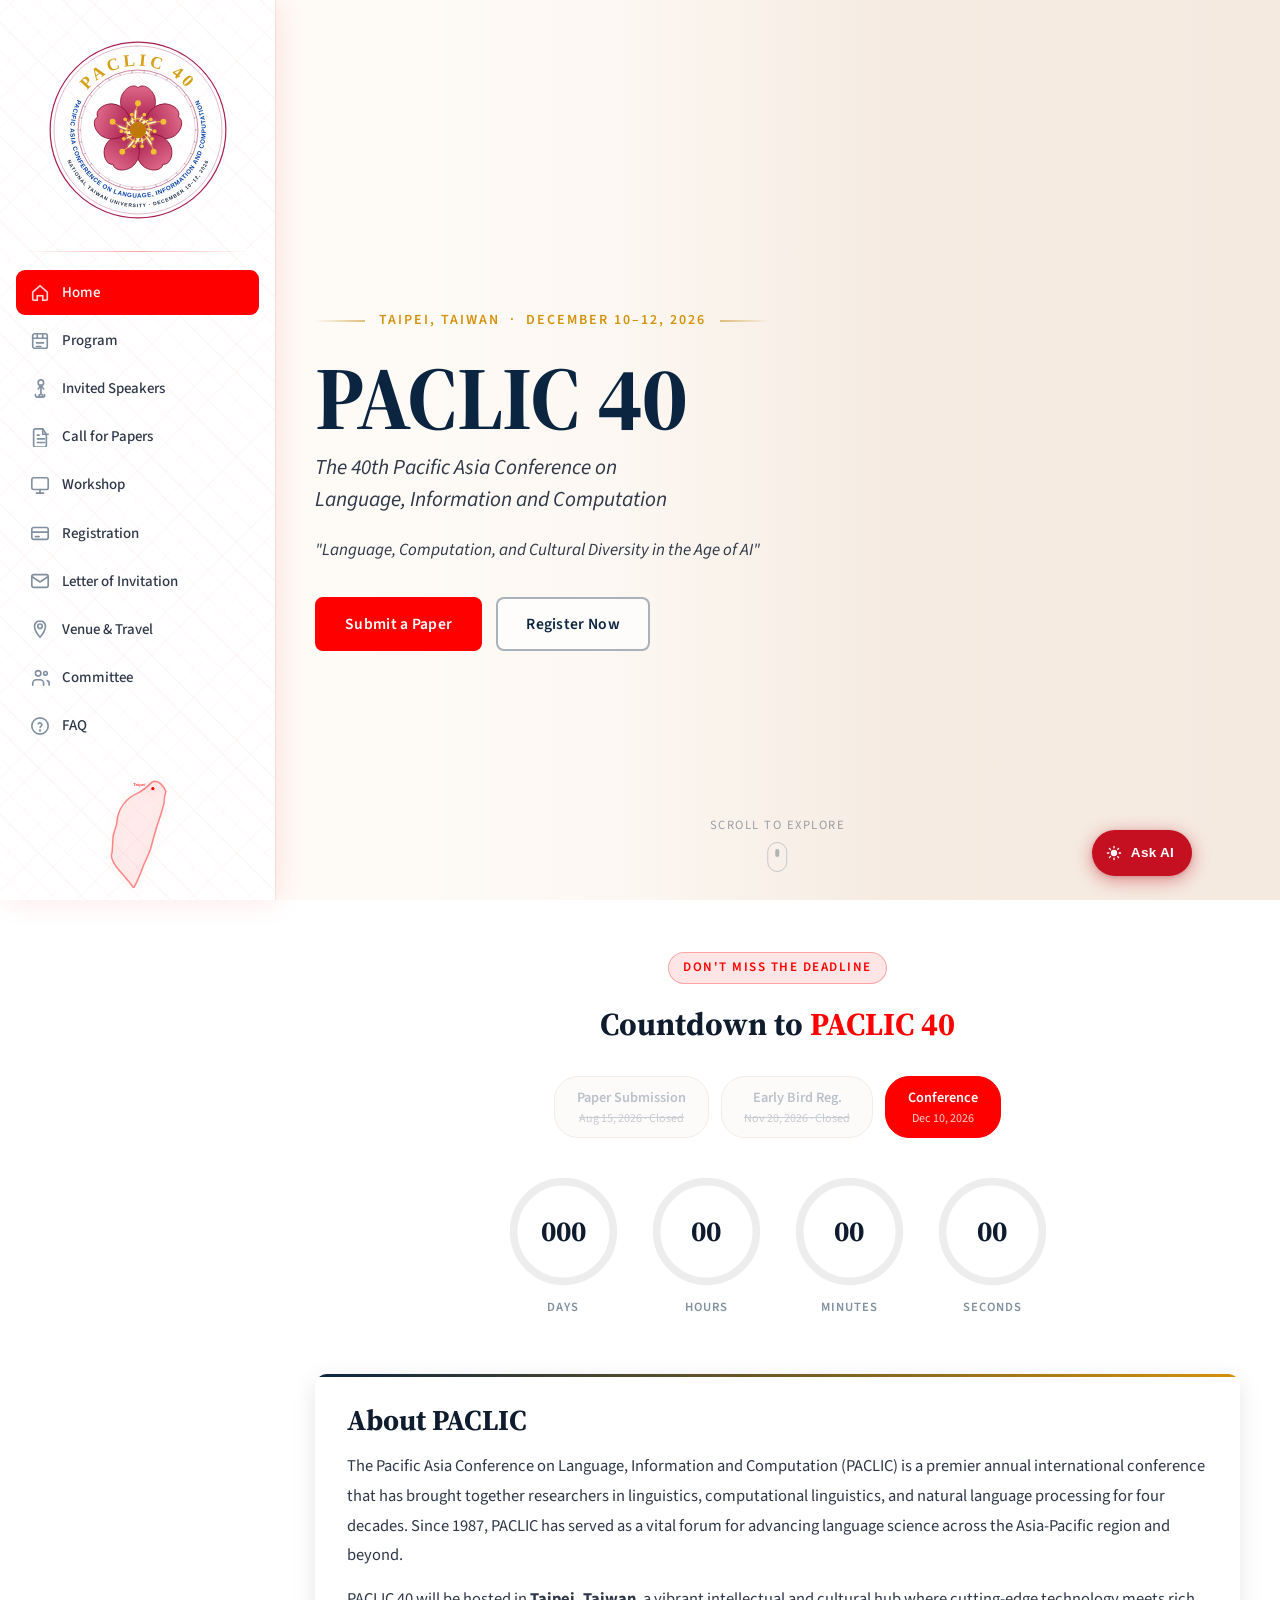
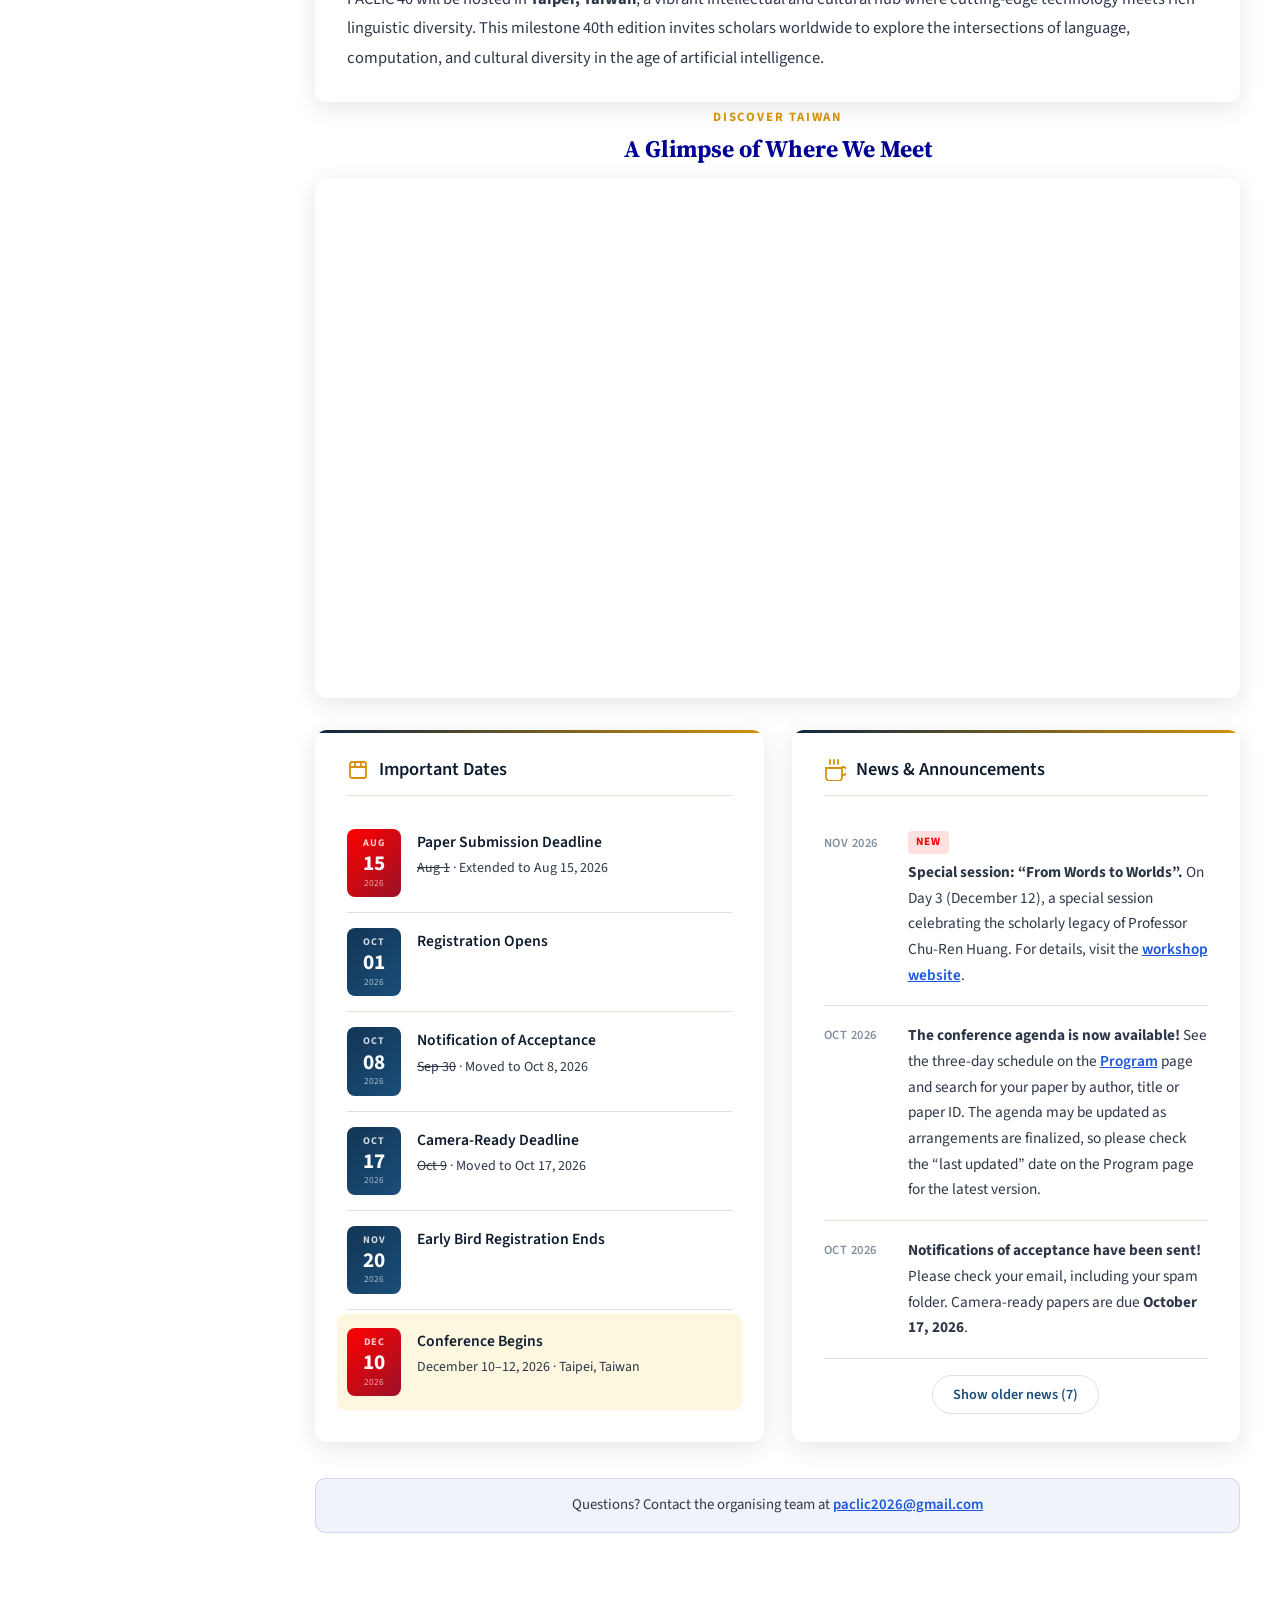
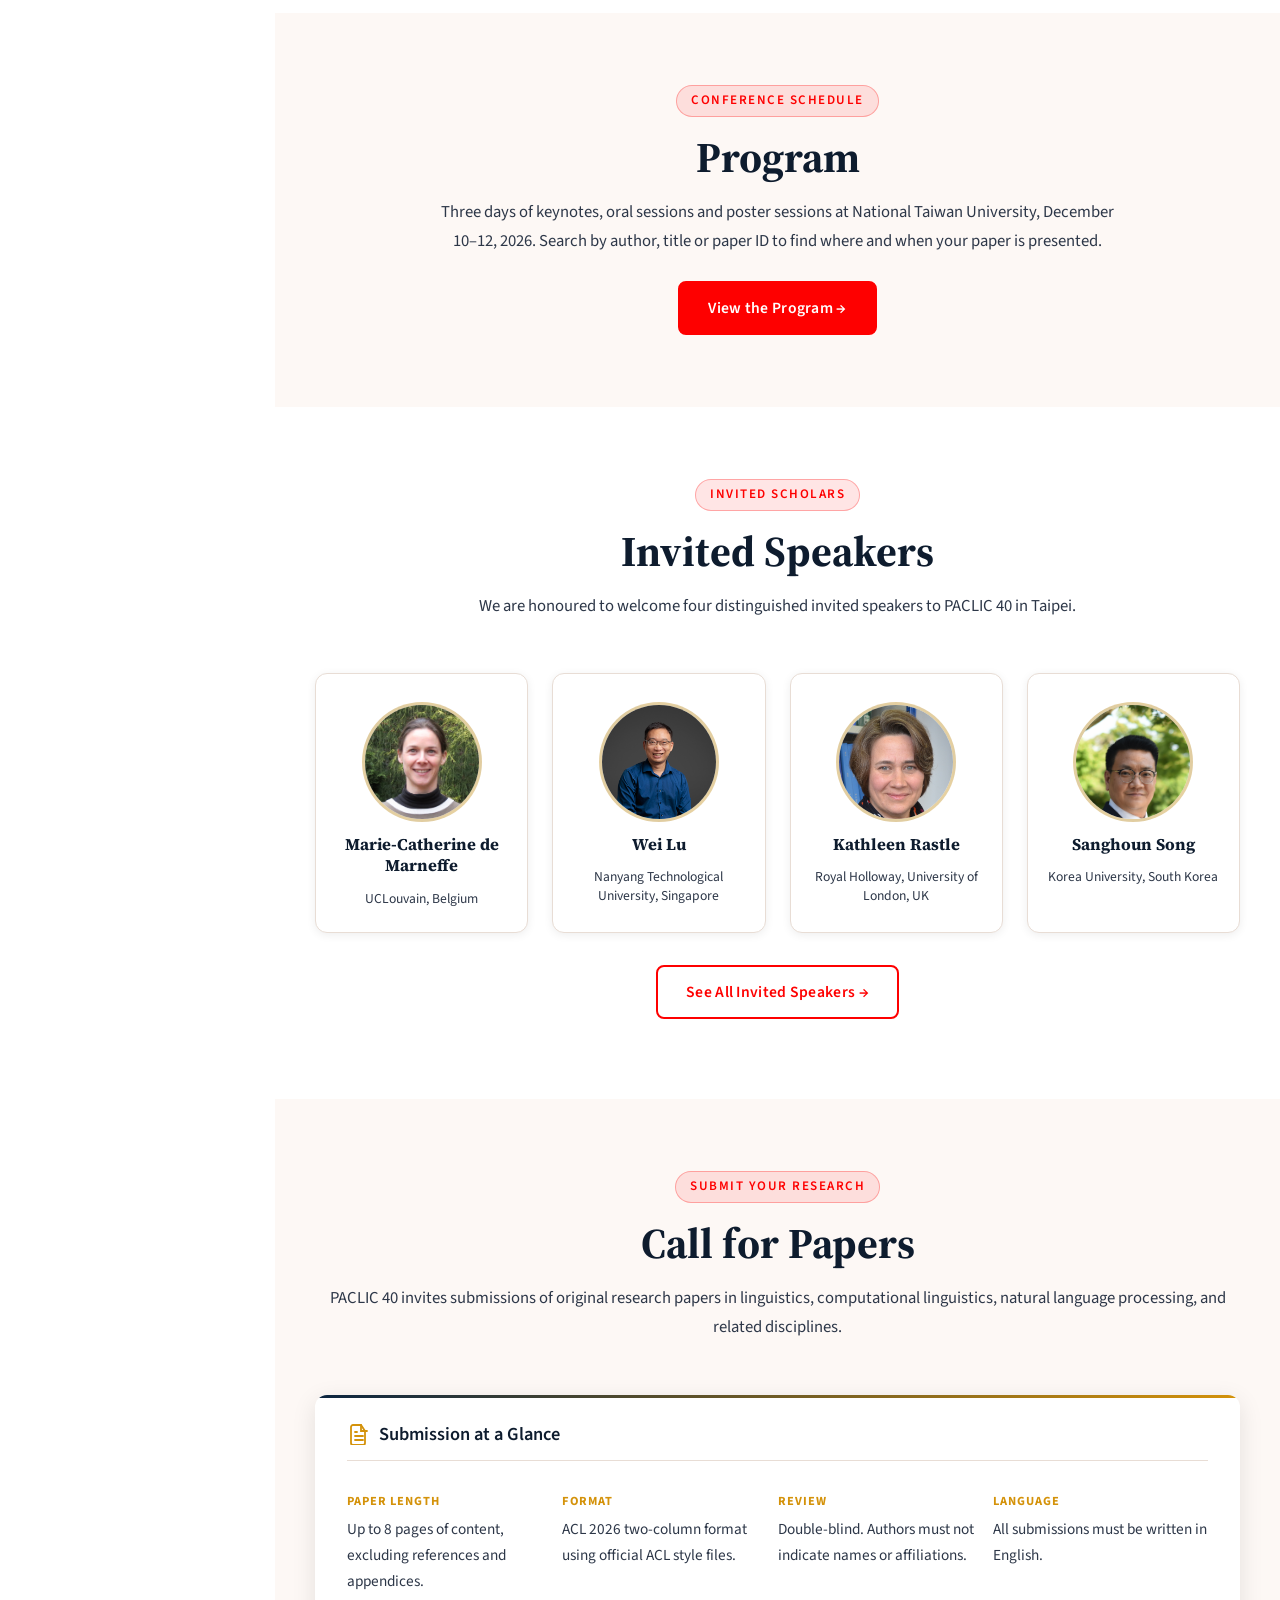
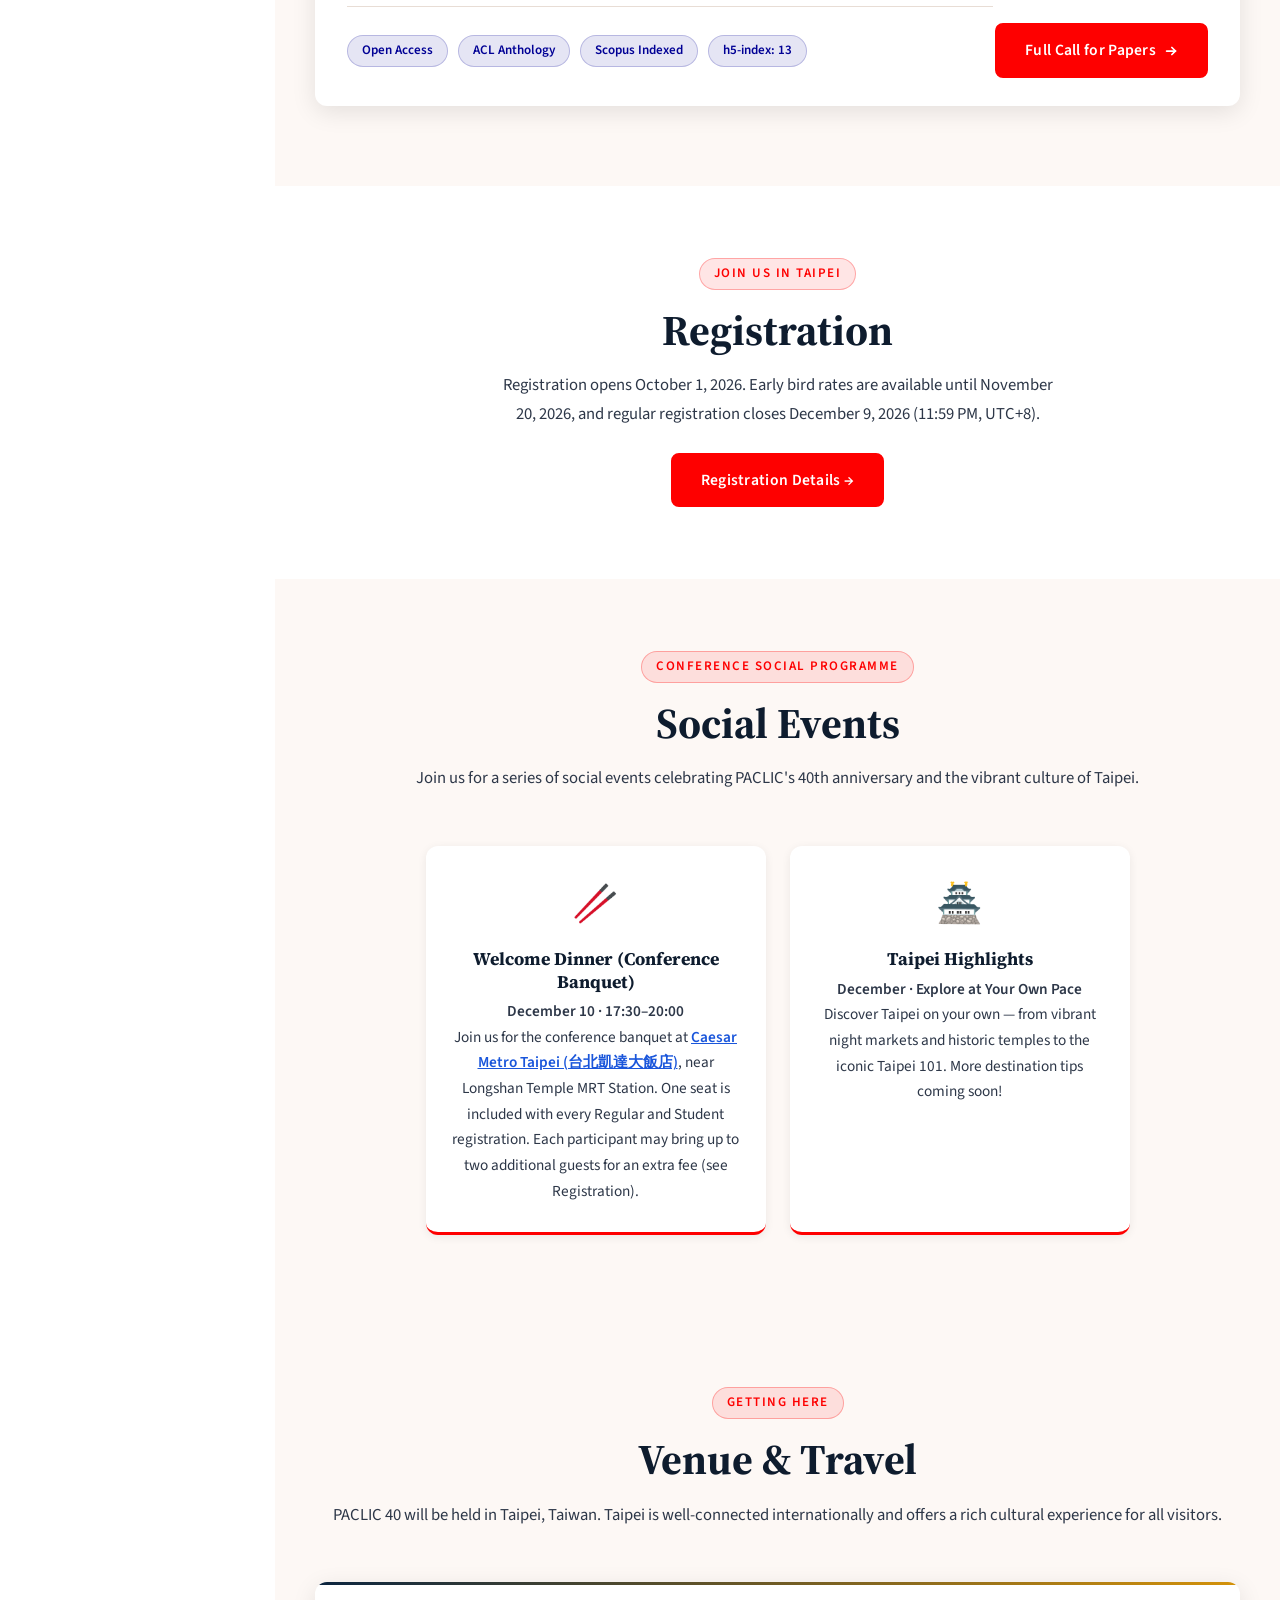
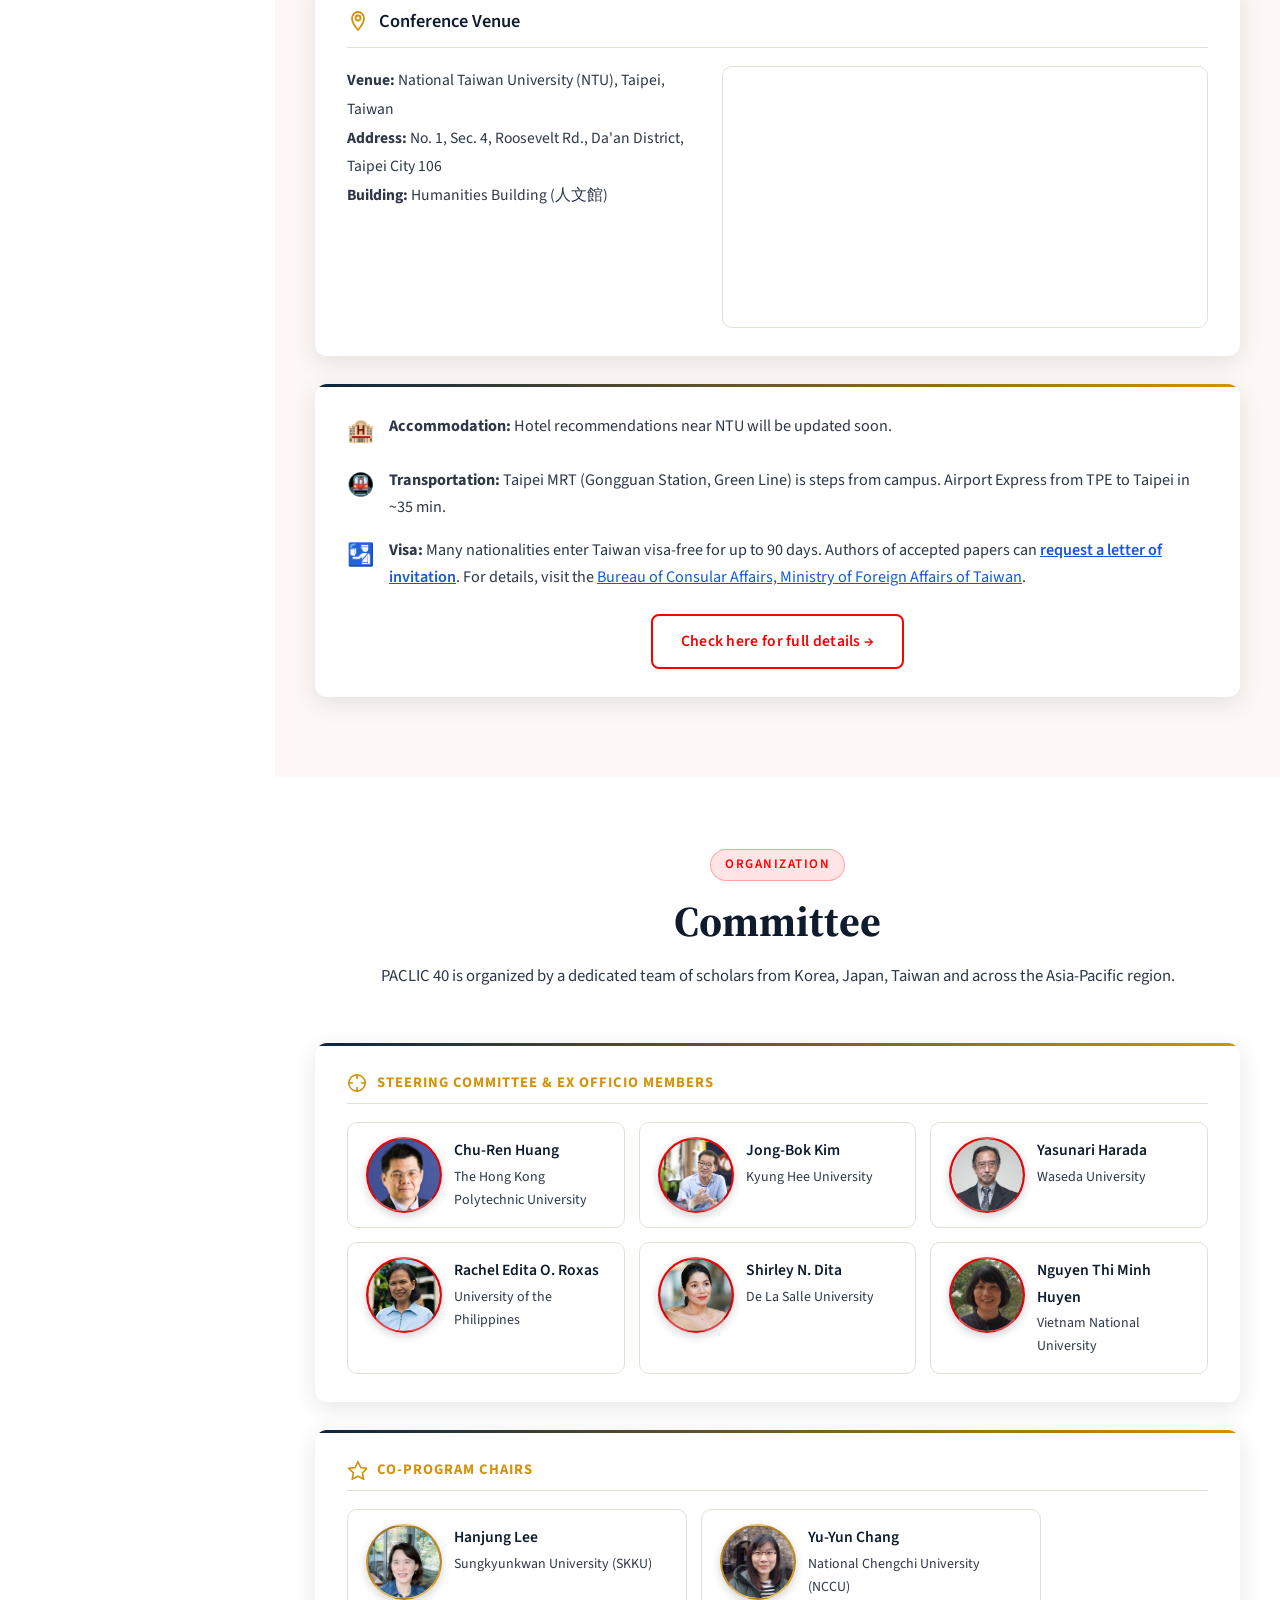
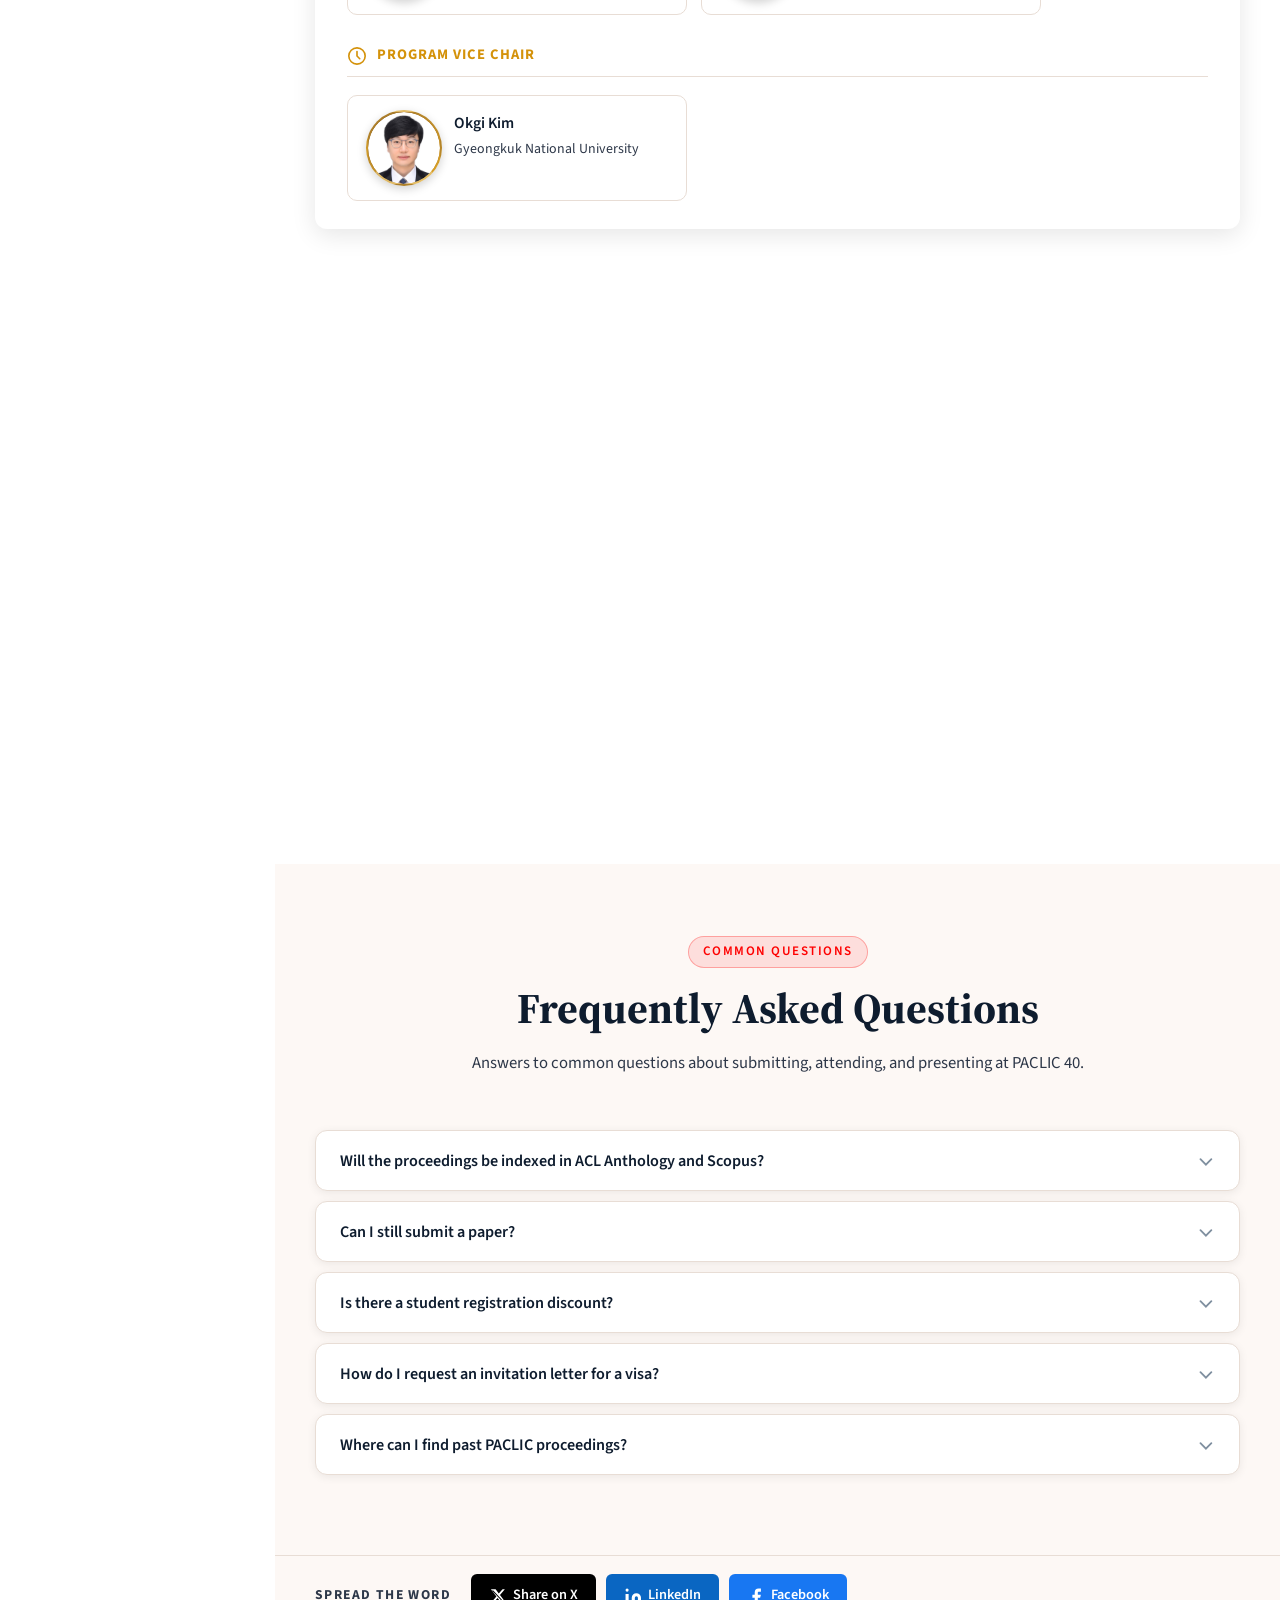
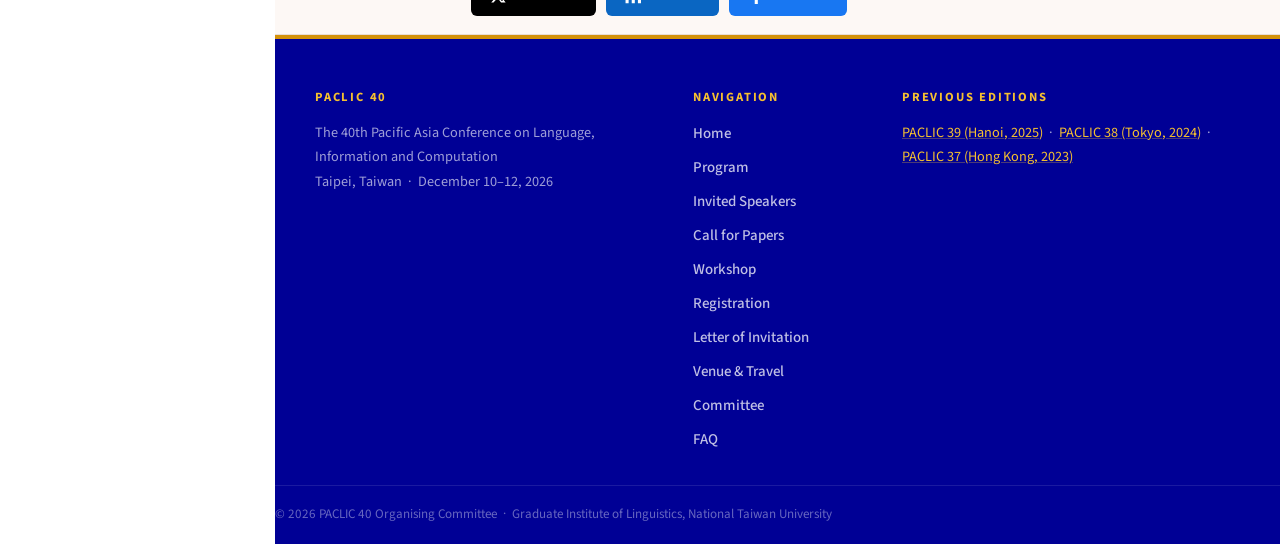
==== commit 6aaedc23: "Add files via upload" ====
--- a/index.html
+++ b/index.html
@@ -192,8 +192,8 @@
           </div>
           <div class="cd-tabs">
             <button class="cd-tab" data-cd="submission" disabled aria-disabled="true">Paper Submission <small>Aug 15, 2026 · Closed</small></button>
-            <button class="cd-tab active" data-cd="earlybird">Early Bird Reg. <small>Nov 20, 2026</small></button>
-            <button class="cd-tab" data-cd="conference">Conference <small>Dec 10, 2026</small></button>
+            <button class="cd-tab" data-cd="earlybird" disabled aria-disabled="true">Early Bird Reg. <small>Nov 20, 2026 · Closed</small></button>
+            <button class="cd-tab active" data-cd="conference">Conference <small>Dec 10, 2026</small></button>
           </div>
           <div class="countdown-wrap">
             <div class="cd-unit">
@@ -283,7 +283,8 @@
             </div>
             <!-- Newest first. The first 3 items are shown; older ones appear via "Show older news". -->
             <ul class="news-list" id="newsList">
-              <li class="news-item"><span class="news-date">Oct 2026</span><div class="news-body"><span class="badge new">NEW</span><p><strong>The conference agenda is now available!</strong> See the three-day schedule on the <a href="program.html" style="color:var(--link);text-decoration:underline;font-weight:600;">Program</a> page and search for your paper by author, title or paper ID. The agenda may be updated as arrangements are finalized, so please check the &ldquo;last updated&rdquo; date on the Program page for the latest version.</p></div></li>
+              <li class="news-item"><span class="news-date">Nov 2026</span><div class="news-body"><span class="badge new">NEW</span><p><strong>Special session: &ldquo;From Words to Worlds&rdquo;.</strong> On Day 3 (December 12), a special session celebrating the scholarly legacy of Professor Chu-Ren Huang. For details, visit the <a href="http://140.112.80.83:4012/" target="_blank" rel="noopener" style="color:var(--link);text-decoration:underline;font-weight:600;">workshop website</a>.</p></div></li>
+              <li class="news-item"><span class="news-date">Oct 2026</span><div class="news-body"><p><strong>The conference agenda is now available!</strong> See the three-day schedule on the <a href="program.html" style="color:var(--link);text-decoration:underline;font-weight:600;">Program</a> page and search for your paper by author, title or paper ID. The agenda may be updated as arrangements are finalized, so please check the &ldquo;last updated&rdquo; date on the Program page for the latest version.</p></div></li>
               <li class="news-item"><span class="news-date">Oct 2026</span><div class="news-body"><p><strong>Notifications of acceptance have been sent!</strong> Please check your email, including your spam folder. Camera-ready papers are due <strong>October 17, 2026</strong>.</p></div></li>
               <li class="news-item"><span class="news-date">Oct 2026</span><div class="news-body"><p><strong>Registration is now open!</strong> Early bird rates are available until <strong>November 20, 2026</strong>, and regular registration closes <strong>December 9, 2026</strong> (11:59 PM, UTC+8). See fees and details on the <a href="registration.html" style="color:var(--link);text-decoration:underline;font-weight:600;">Registration</a> page.</p></div></li>
               <li class="news-item"><span class="news-date">Sep 2026</span><div class="news-body"><p><strong>Updated dates:</strong> Due to the high number of submissions, the notification of acceptance has been moved to <strong>October 8, 2026</strong> and the camera-ready deadline to <strong>October 17, 2026</strong>. This will ensure every paper receives a careful and thorough evaluation. We appreciate your patience.</p></div></li>
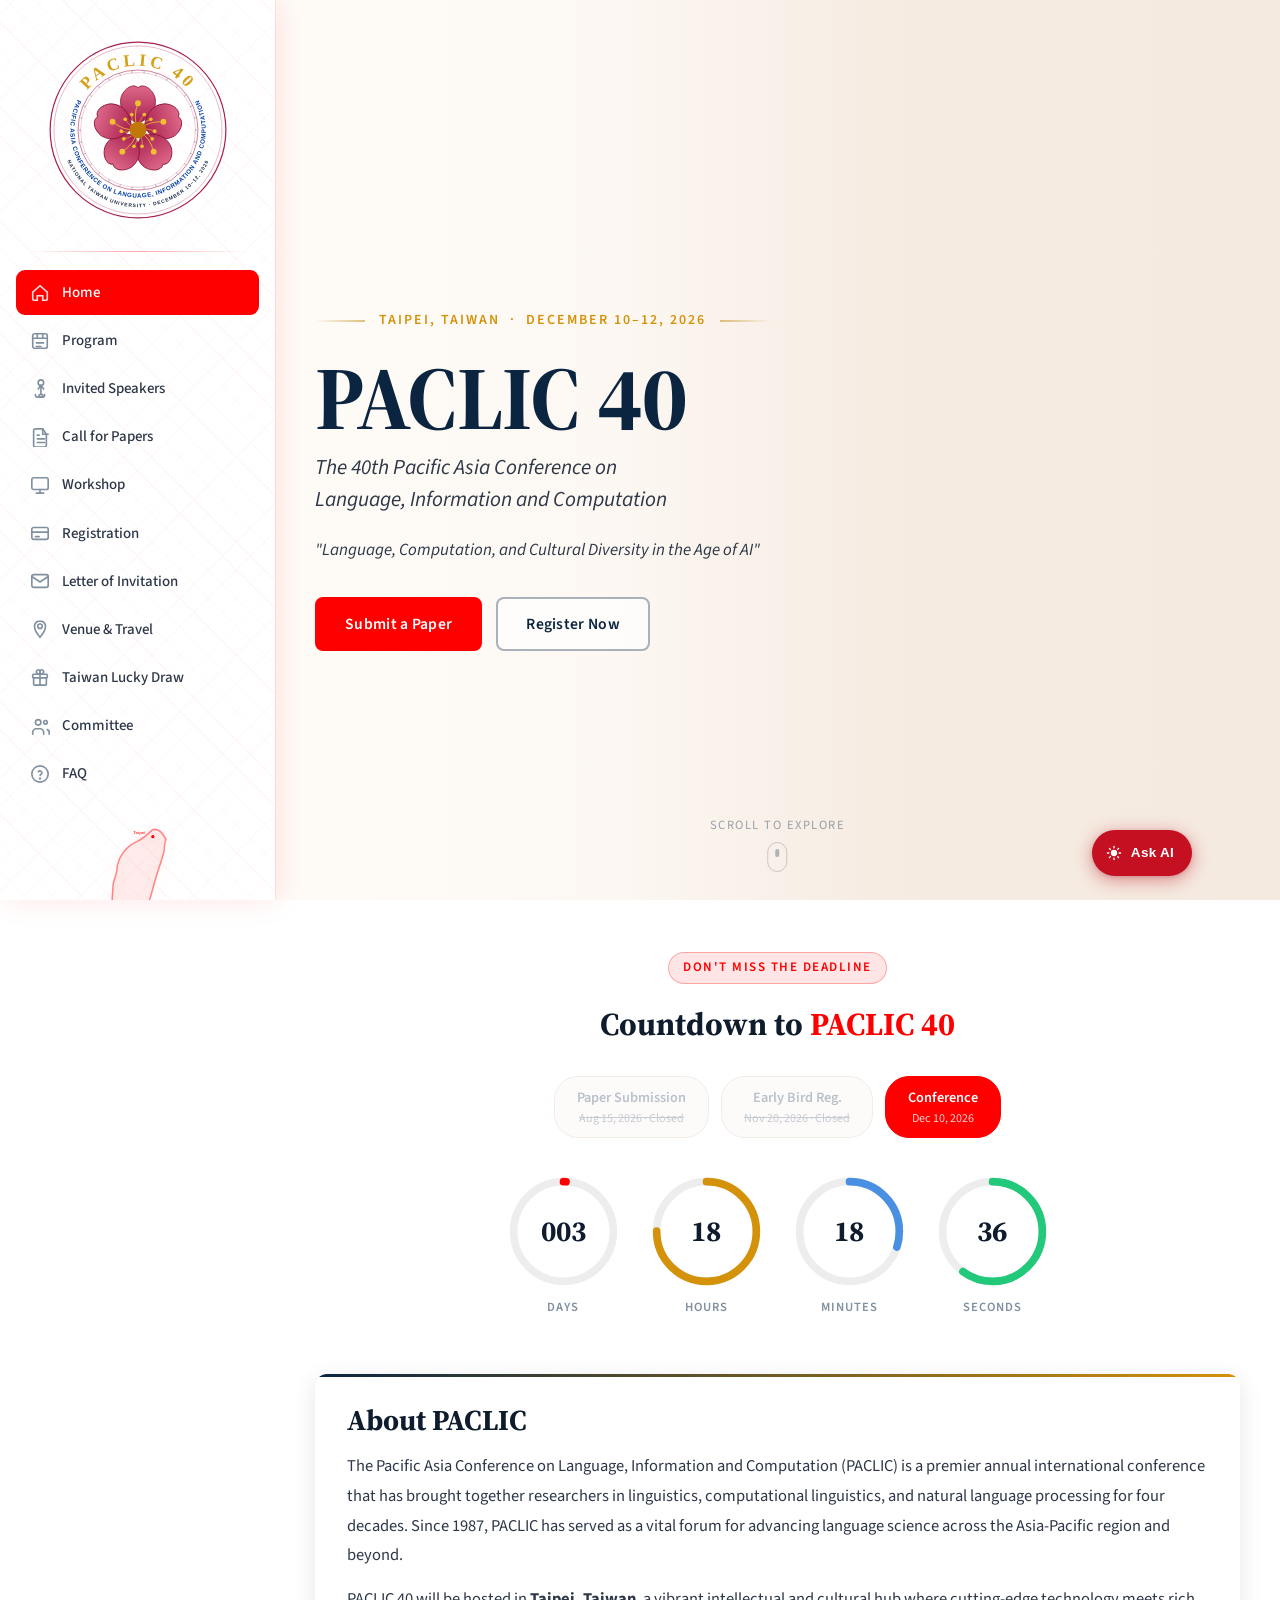
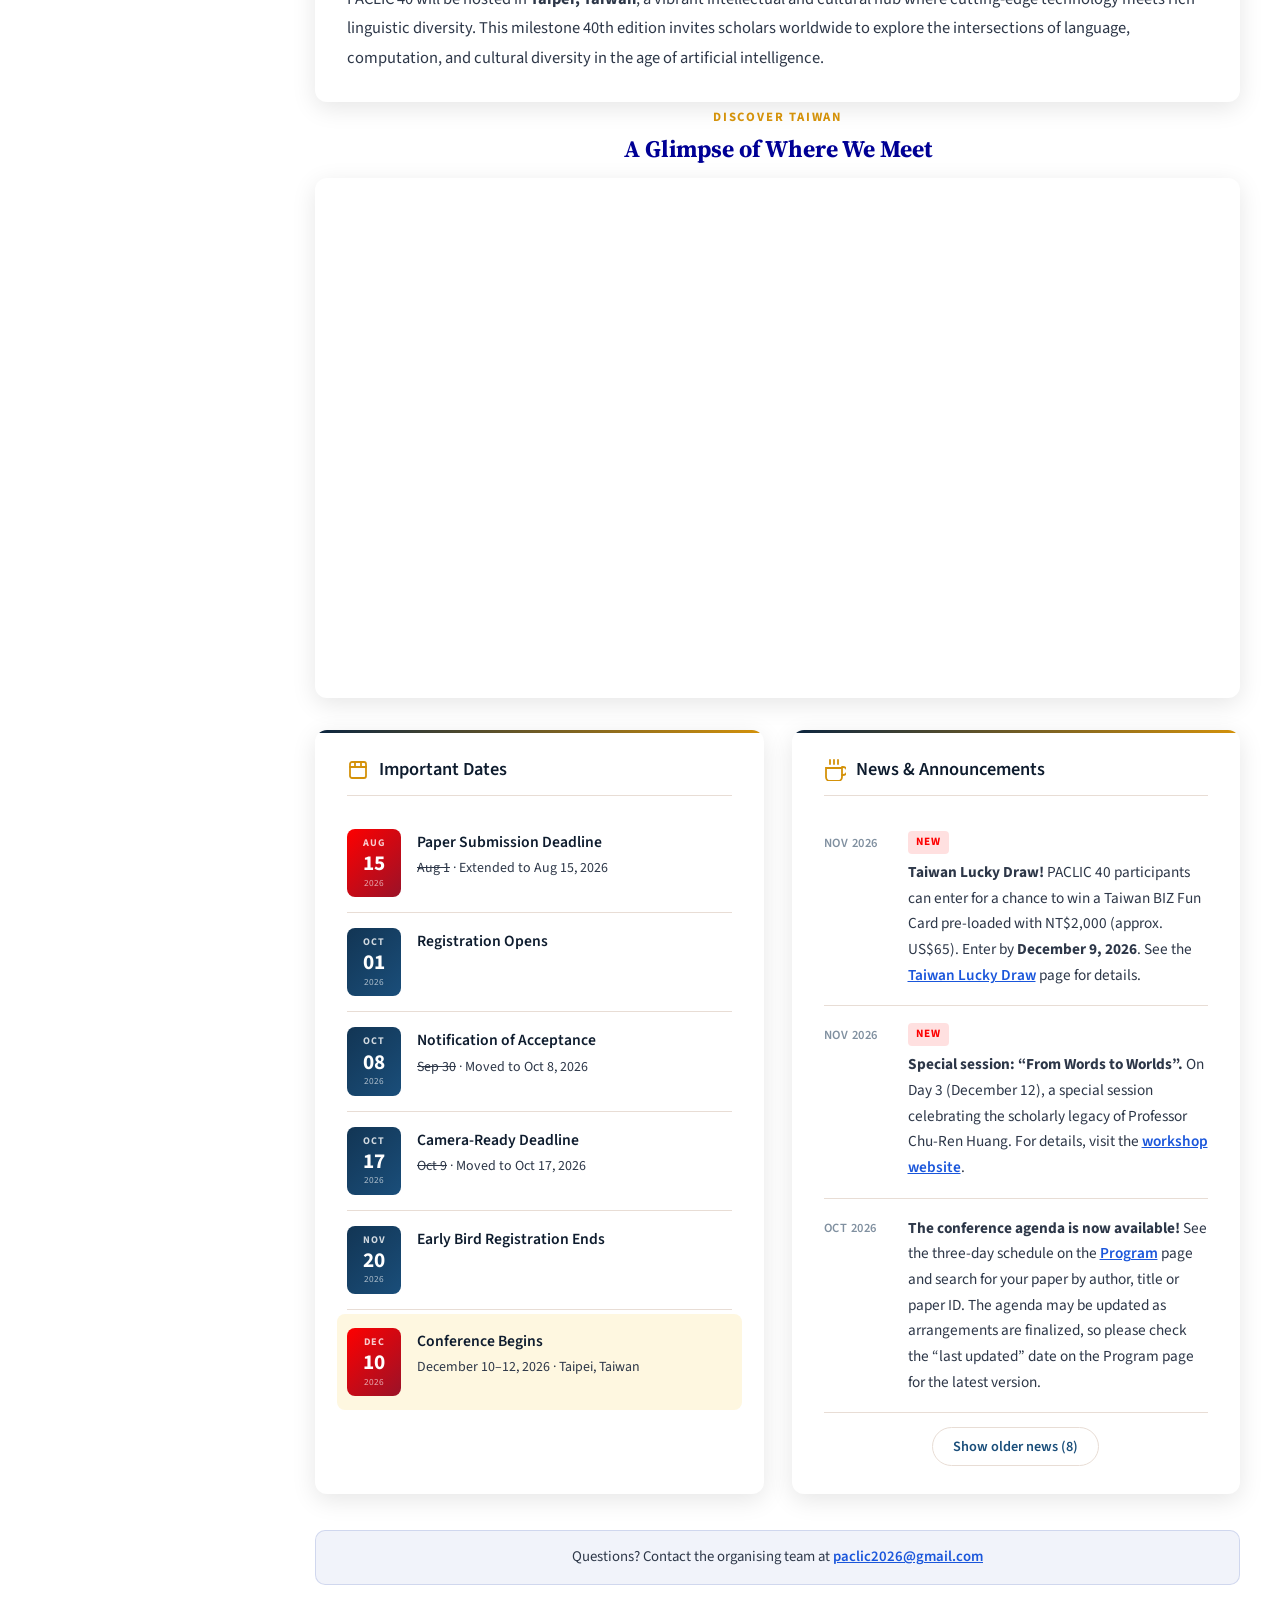
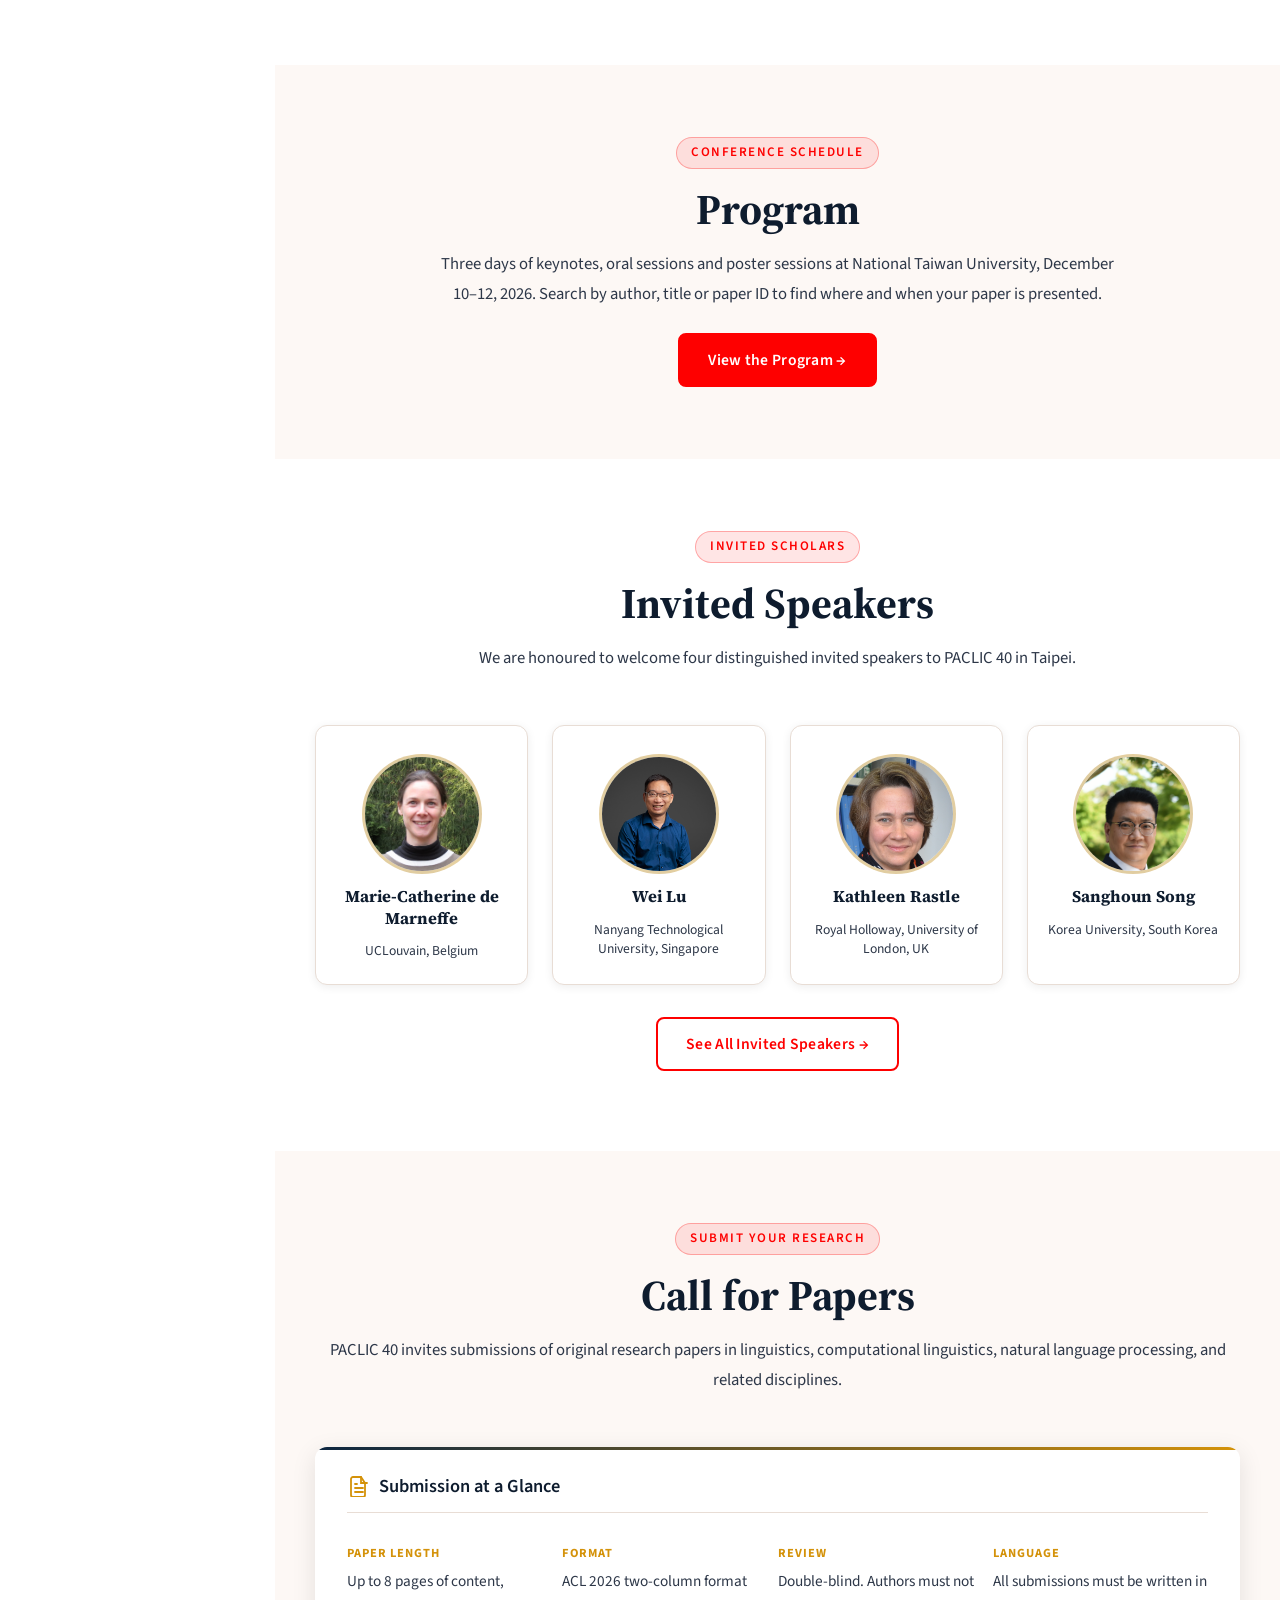
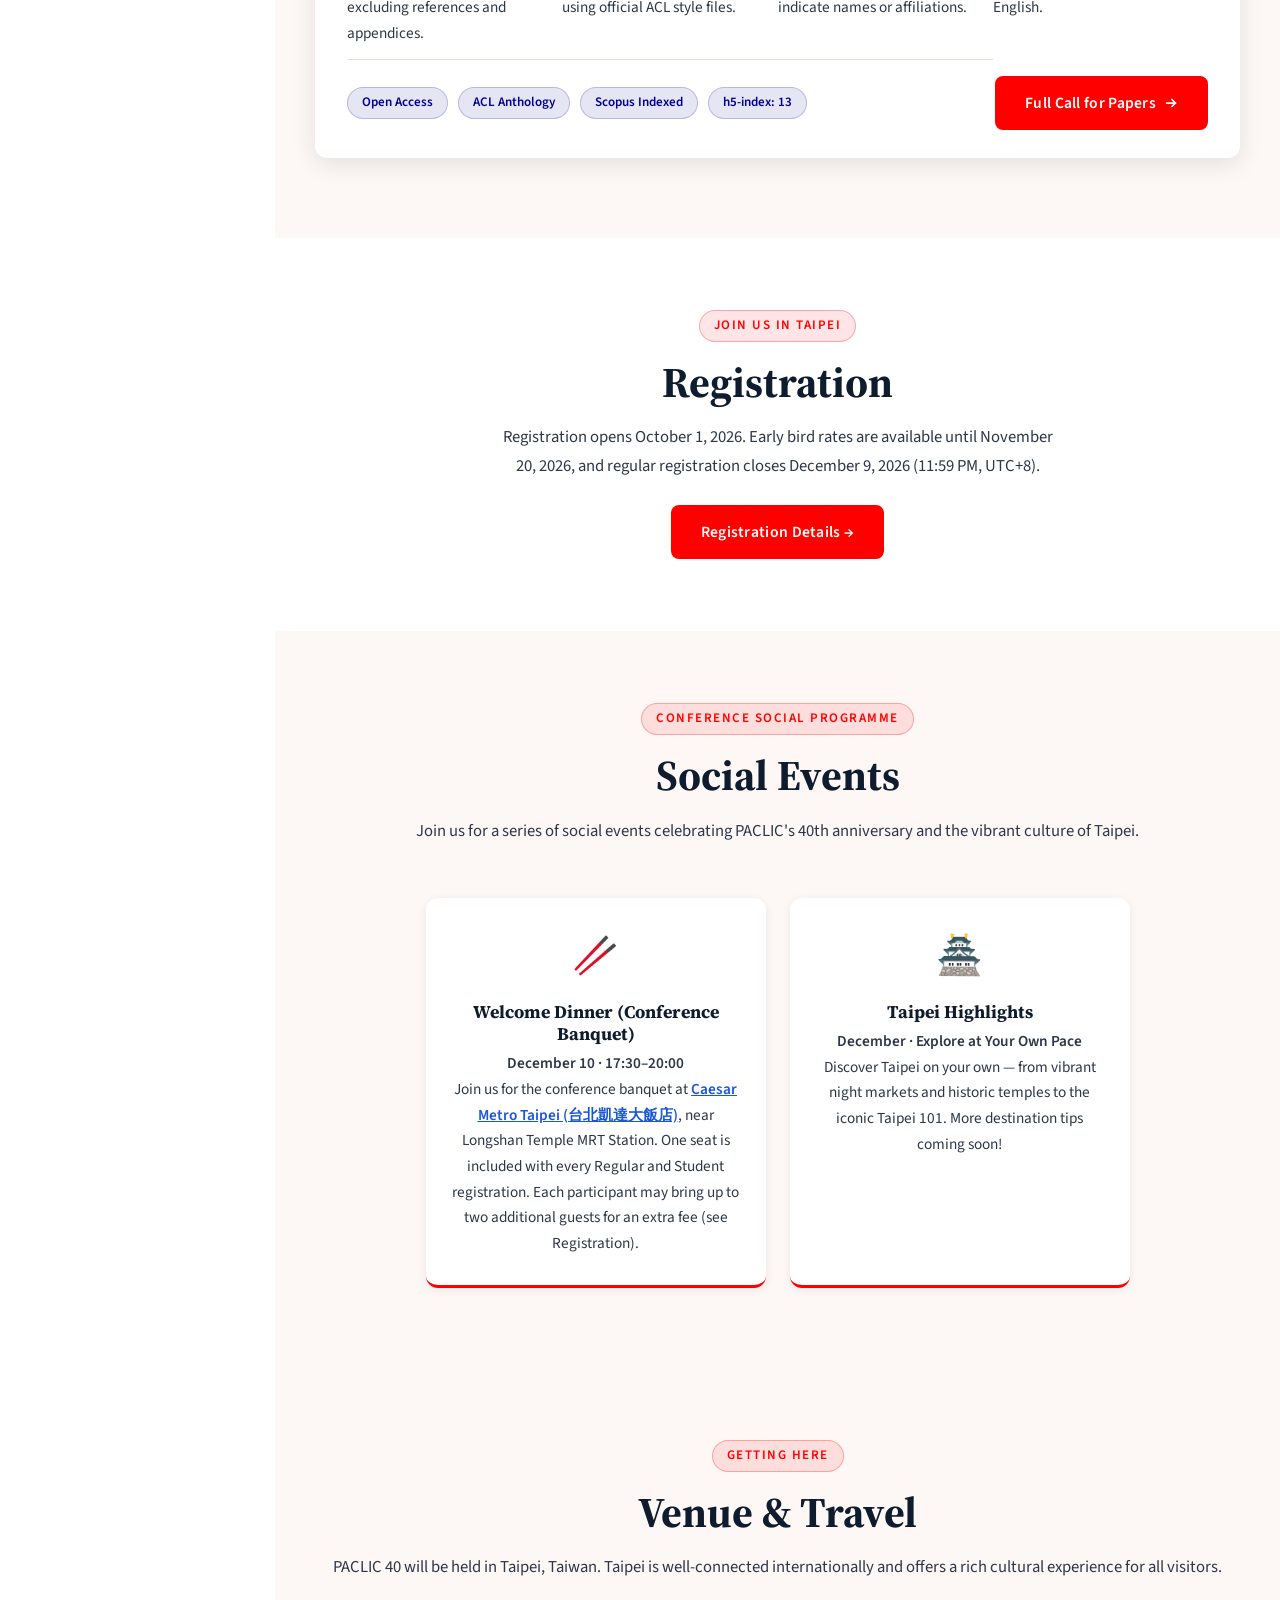
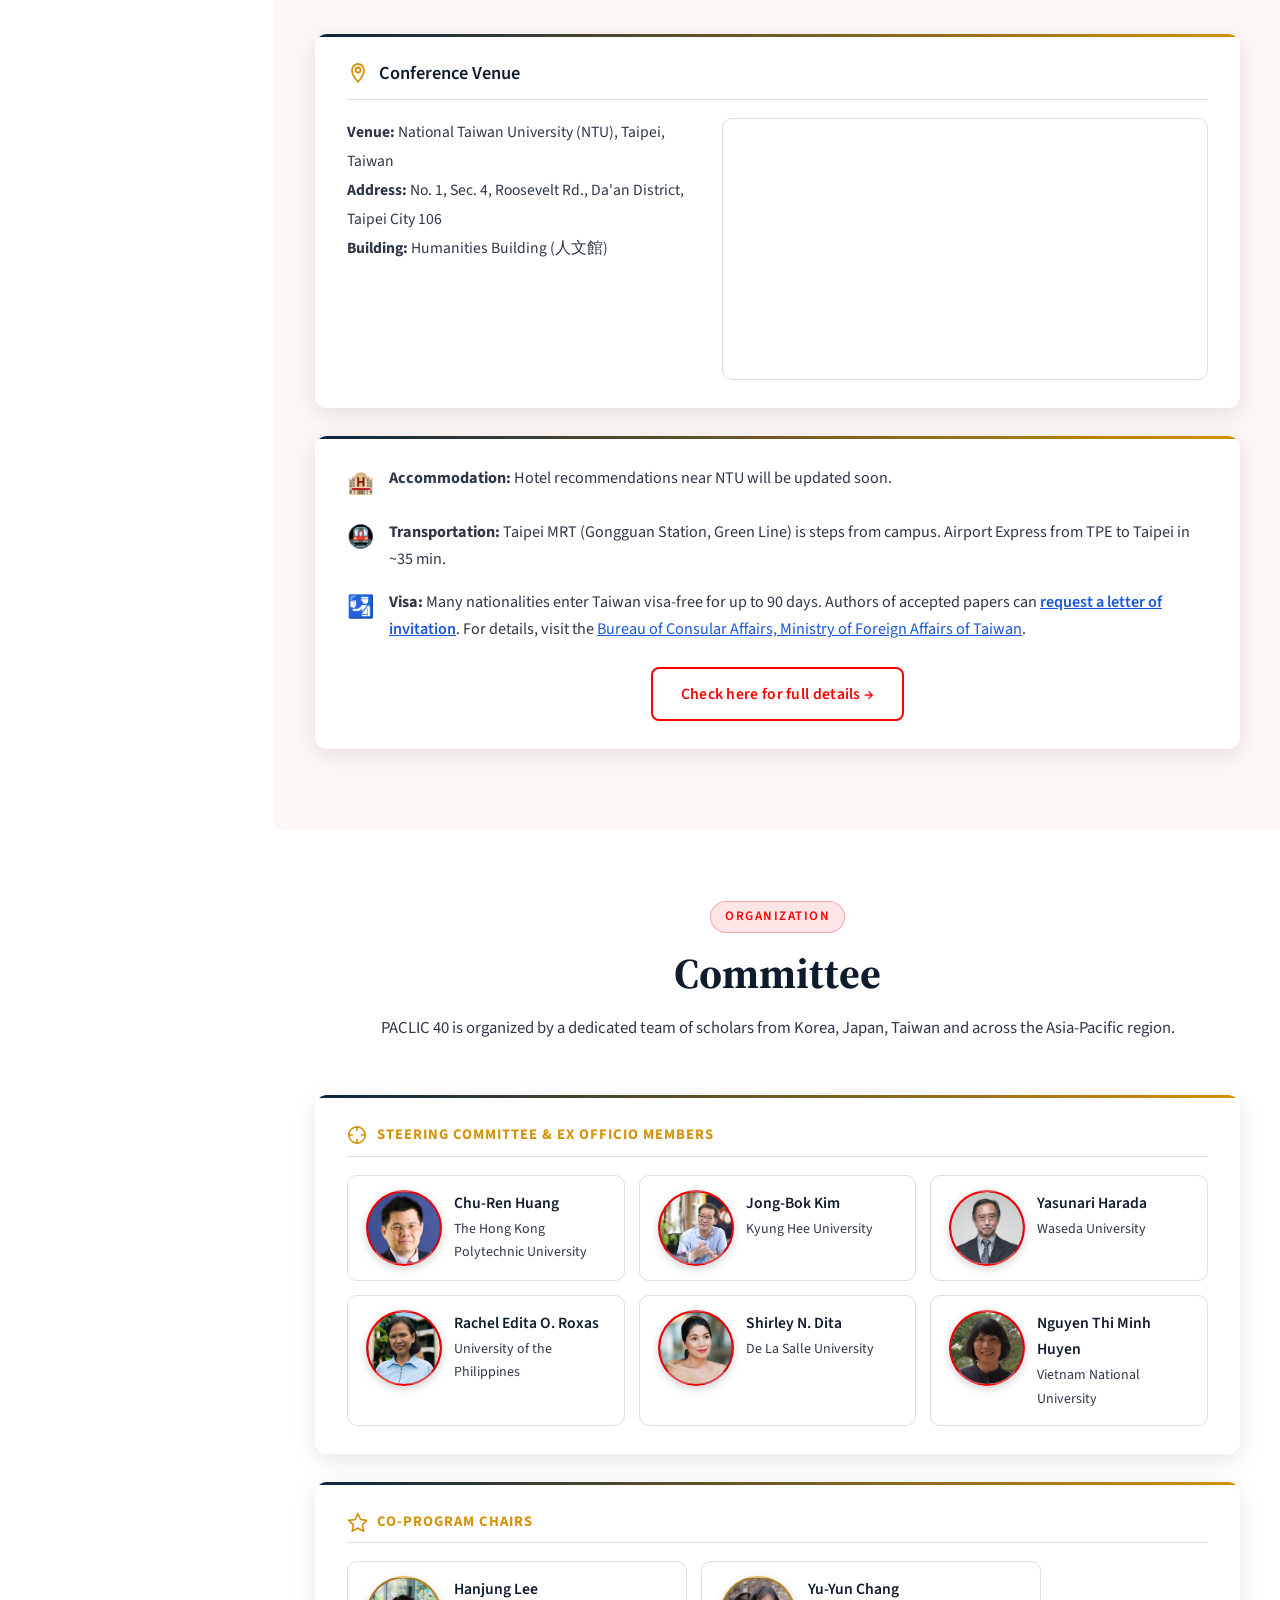
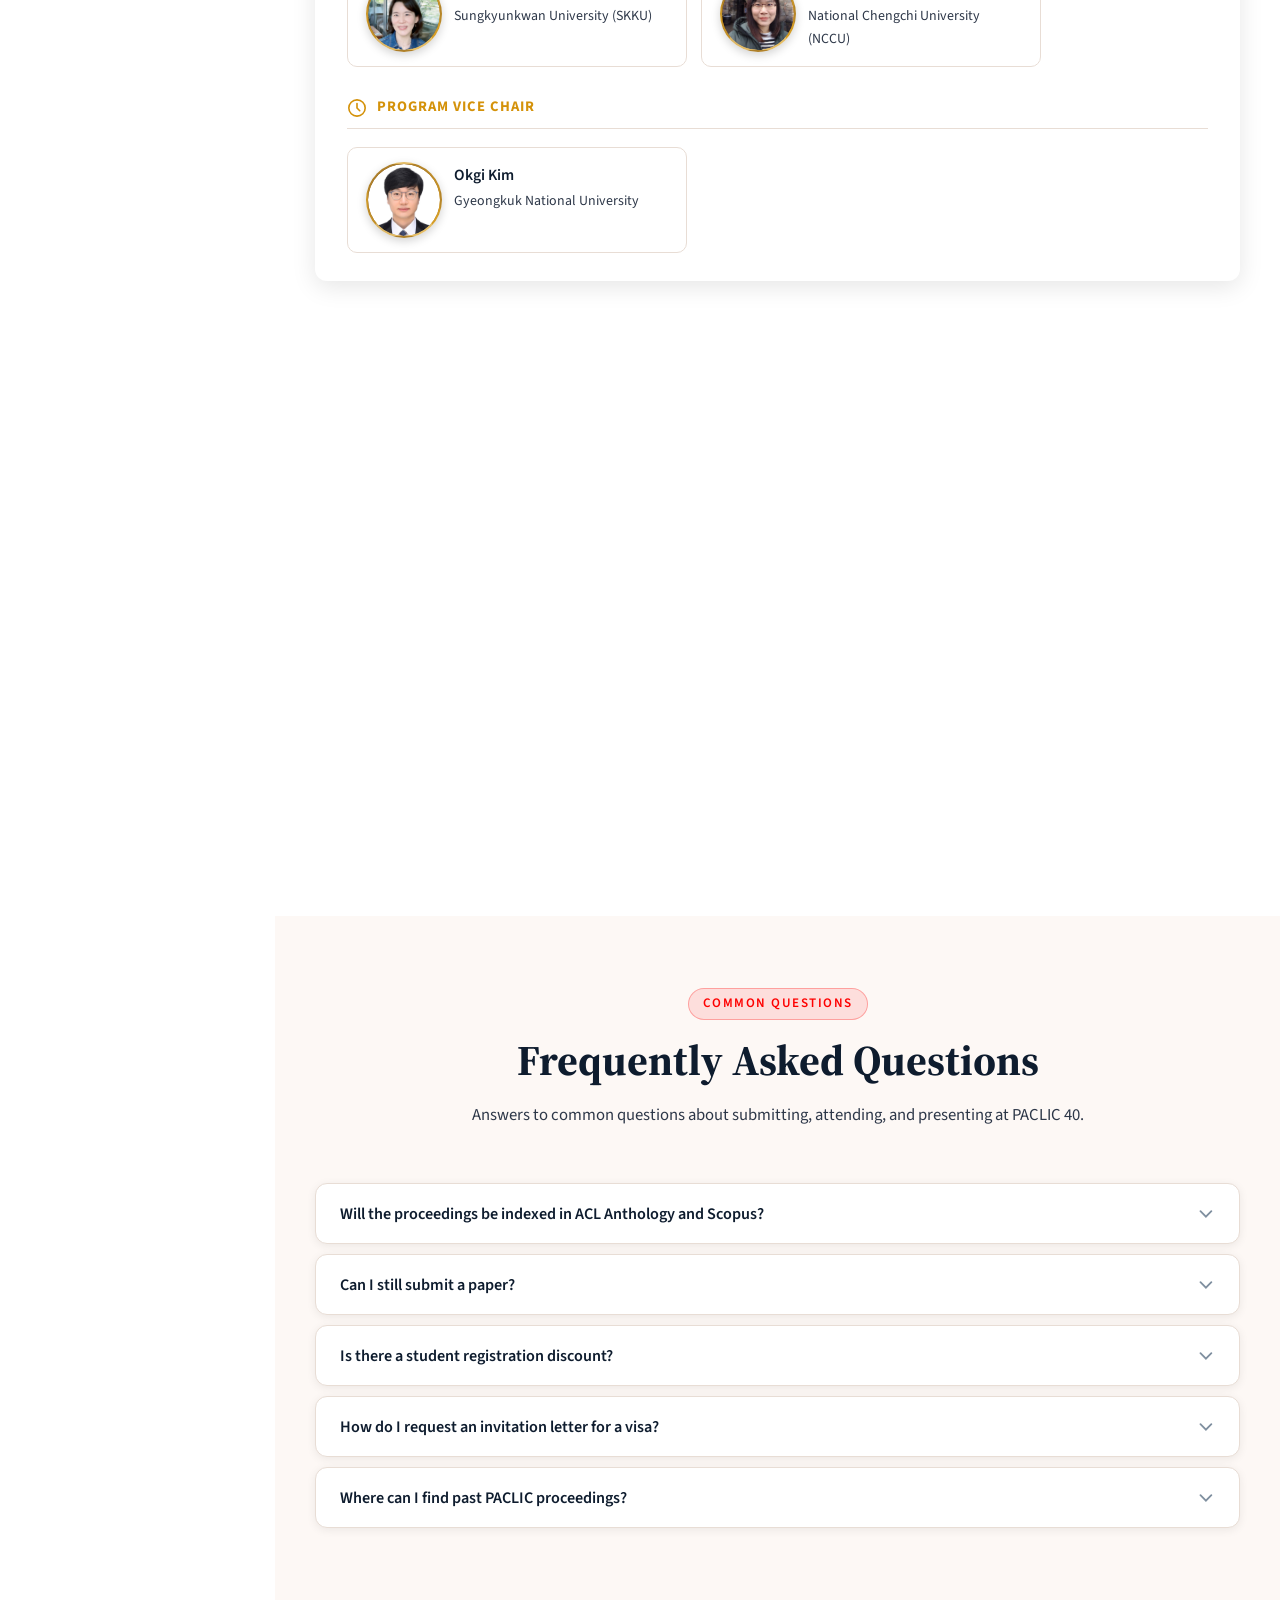
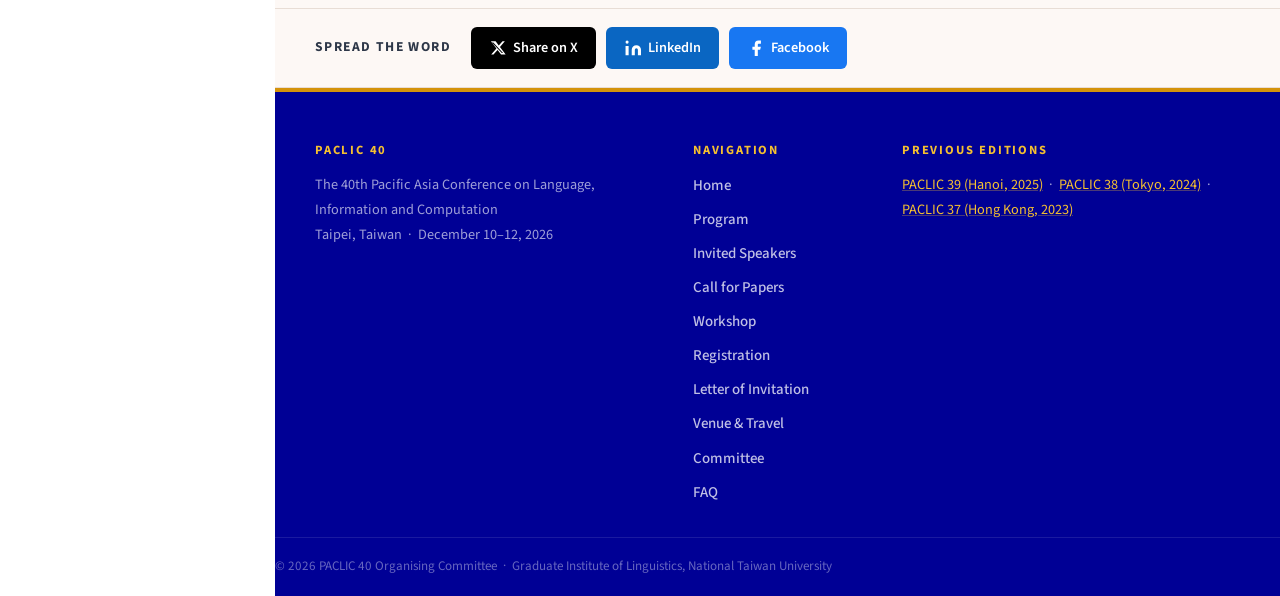
==== commit 2d526d5f: "Add files via upload" ====
--- a/index.html
+++ b/index.html
@@ -91,6 +91,10 @@
           <span class="nav-indicator"></span>
         </a>
 
+        <a href="lucky-draw.html" class="nav-link">
+          <span class="nav-icon"><svg viewBox="0 0 22 22" fill="none" stroke="currentColor" stroke-width="1.8" stroke-linecap="round" stroke-linejoin="round"><rect x="3" y="8" width="16" height="4" rx="1"/><path d="M4 12v7a1 1 0 001 1h12a1 1 0 001-1v-7"/><line x1="11" y1="8" x2="11" y2="20"/><path d="M11 8C9 8 7 7 7 5.5S8.2 3 9.5 3C11 3 11 6 11 8z"/><path d="M11 8c2 0 4-1 4-2.5S13.8 3 12.5 3C11 3 11 6 11 8z"/></svg></span>
+          <span class="nav-text">Taiwan Lucky Draw</span>
+        </a>
         <a href="#committee" class="nav-link" data-target="committee">
           <span class="nav-icon"><svg viewBox="0 0 22 22" fill="none" stroke="currentColor" stroke-width="1.8" stroke-linecap="round"><circle cx="9" cy="7" r="3"/><path d="M3 20v-2a4 4 0 014-4h4a4 4 0 014 4v2"/><circle cx="17" cy="7" r="2"/><path d="M21 20v-1.5A3 3 0 0019 15"/></svg></span>
           <span class="nav-text">Committee</span>
@@ -283,6 +287,7 @@
             </div>
             <!-- Newest first. The first 3 items are shown; older ones appear via "Show older news". -->
             <ul class="news-list" id="newsList">
+              <li class="news-item"><span class="news-date">Nov 2026</span><div class="news-body"><span class="badge new">NEW</span><p><strong>Taiwan Lucky Draw!</strong> PACLIC 40 participants can enter for a chance to win a Taiwan BIZ Fun Card pre-loaded with NT$2,000 (approx. US$65). Enter by <strong>December 9, 2026</strong>. See the <a href="lucky-draw.html" style="color:var(--link);text-decoration:underline;font-weight:600;">Taiwan Lucky Draw</a> page for details.</p></div></li>
               <li class="news-item"><span class="news-date">Nov 2026</span><div class="news-body"><span class="badge new">NEW</span><p><strong>Special session: &ldquo;From Words to Worlds&rdquo;.</strong> On Day 3 (December 12), a special session celebrating the scholarly legacy of Professor Chu-Ren Huang. For details, visit the <a href="http://140.112.80.83:4012/" target="_blank" rel="noopener" style="color:var(--link);text-decoration:underline;font-weight:600;">workshop website</a>.</p></div></li>
               <li class="news-item"><span class="news-date">Oct 2026</span><div class="news-body"><p><strong>The conference agenda is now available!</strong> See the three-day schedule on the <a href="program.html" style="color:var(--link);text-decoration:underline;font-weight:600;">Program</a> page and search for your paper by author, title or paper ID. The agenda may be updated as arrangements are finalized, so please check the &ldquo;last updated&rdquo; date on the Program page for the latest version.</p></div></li>
               <li class="news-item"><span class="news-date">Oct 2026</span><div class="news-body"><p><strong>Notifications of acceptance have been sent!</strong> Please check your email, including your spam folder. Camera-ready papers are due <strong>October 17, 2026</strong>.</p></div></li>
